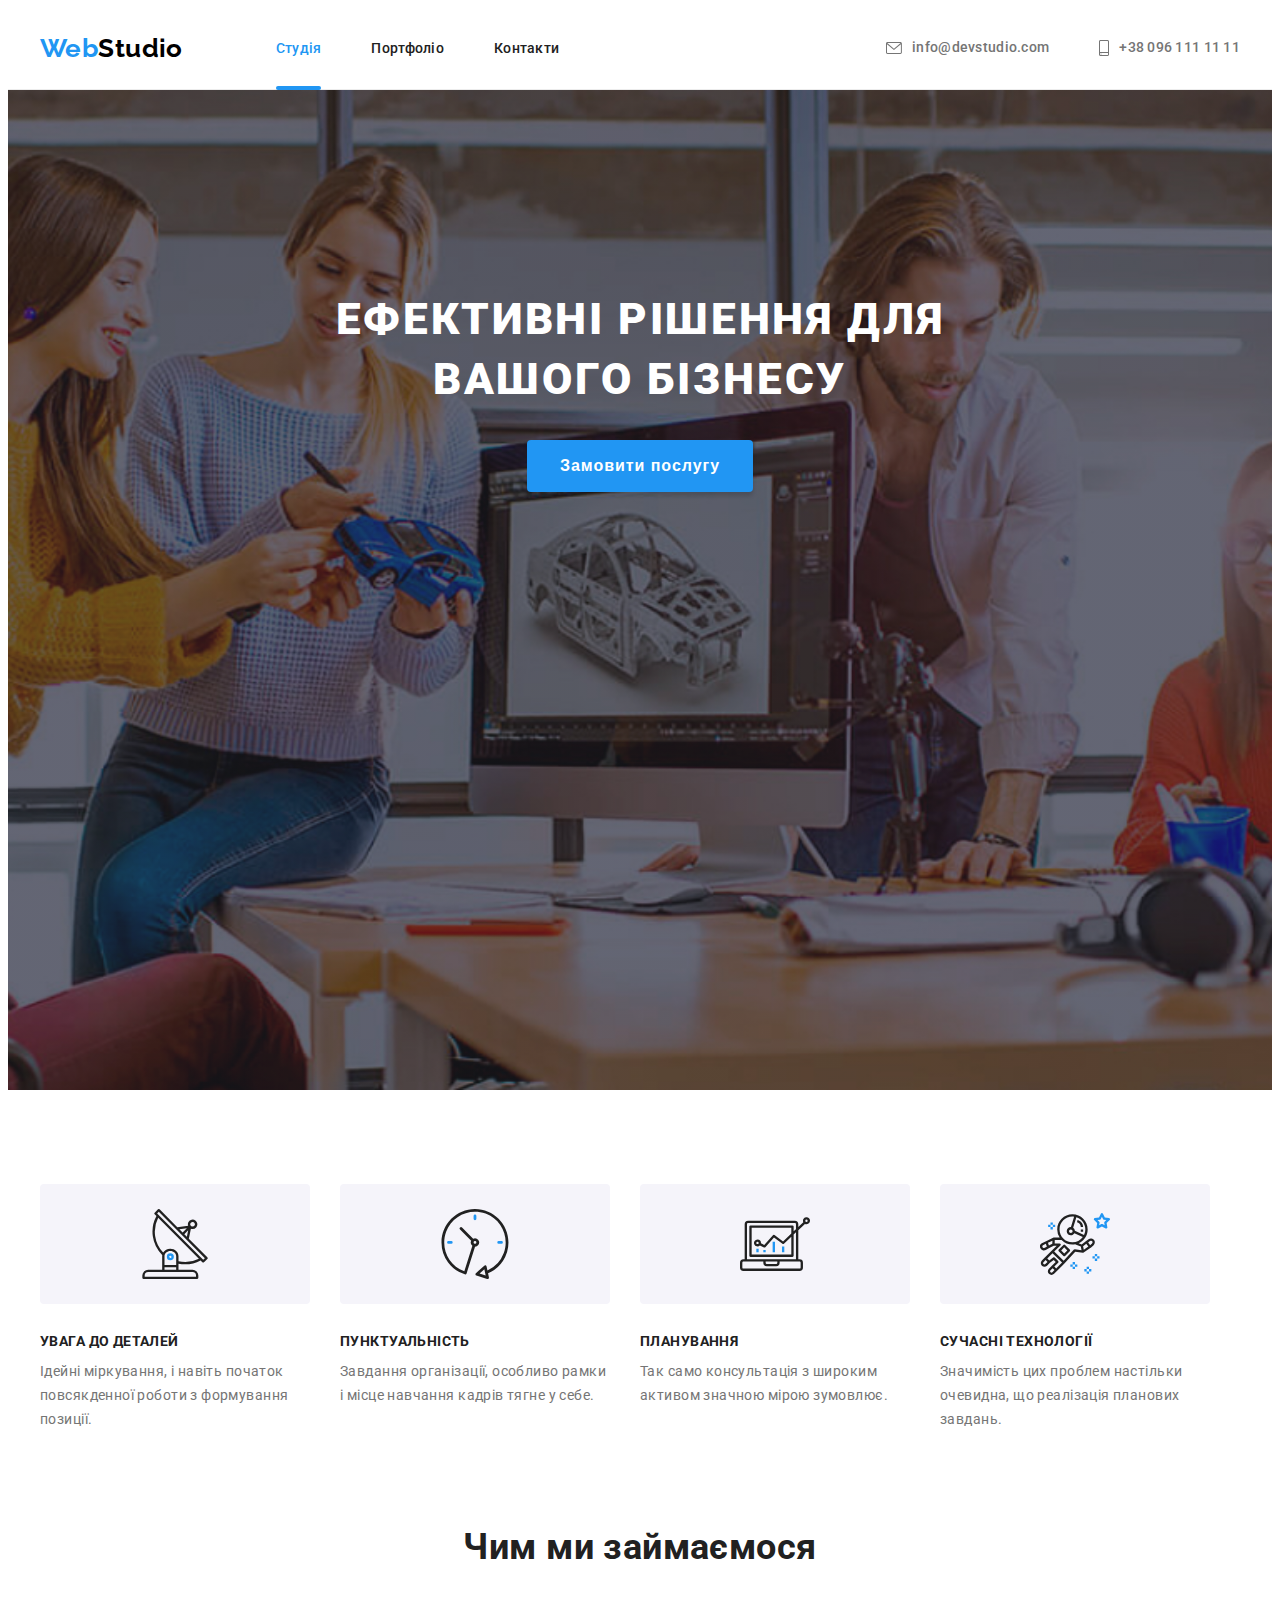
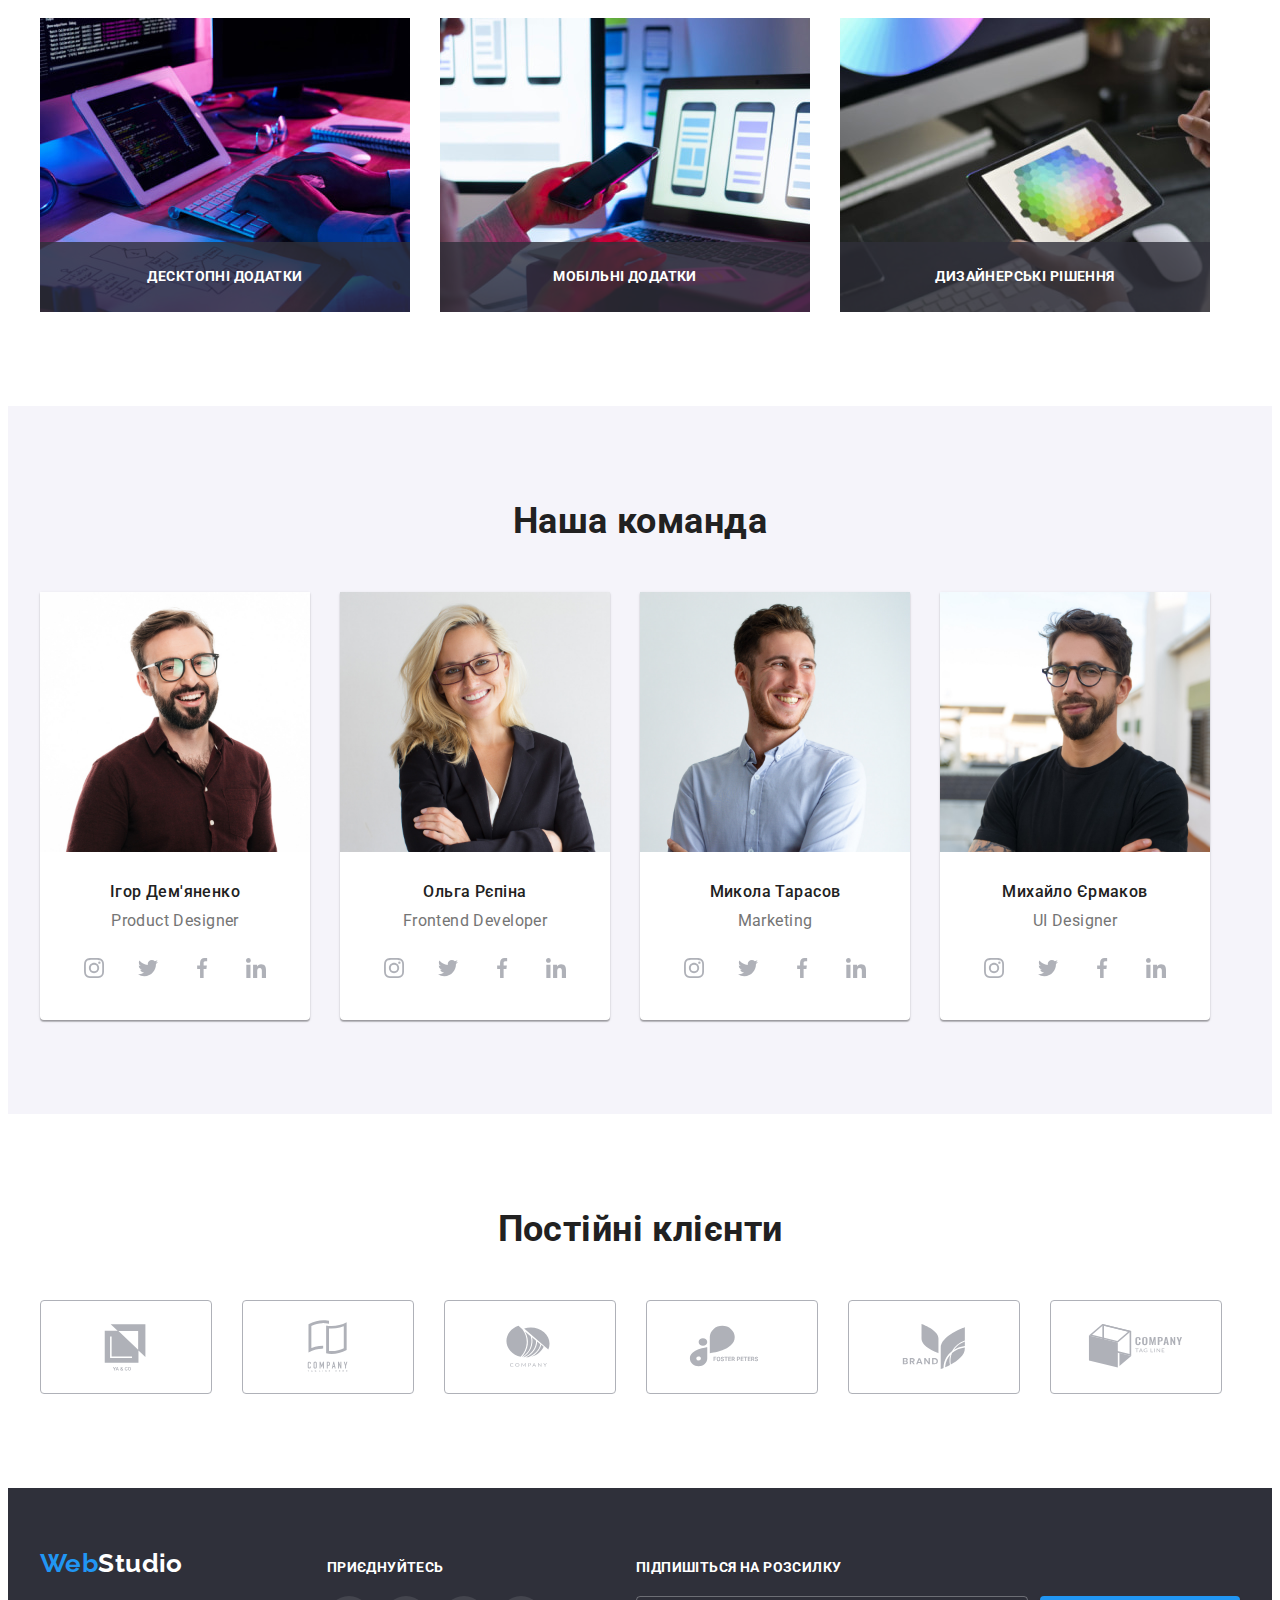
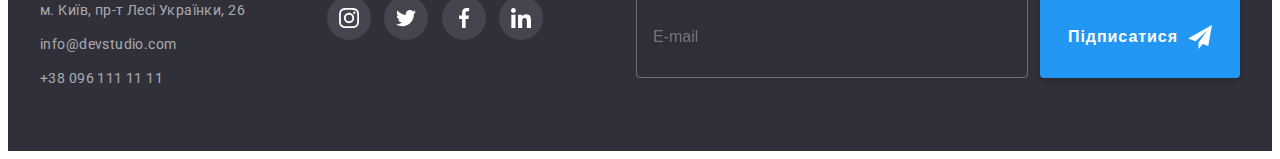
==== index.html @ 011d9bf8 "Initial commit" ====
<!DOCTYPE html>
<html lang="uk">
	<head>
		<meta charset="UTF-8" />
		<meta http-equiv="X-UA-Compatible" content="IE=edge" />
		<meta name="viewport" content="width=device-width, initial-scale=1.0" />
		<title>Студия</title>

		<link rel="preconnect" href="https://fonts.googleapis.com" />
		<link rel="preconnect" href="https://fonts.gstatic.com" crossorigin />
		<link
			href="https://fonts.googleapis.com/css2?family=Raleway:wght@700&family=Roboto:wght@400;500;700;900&display=swap"
			rel="stylesheet"
		/>

		<link
			rel="stylesheet"
			href="https://cdnjs.cloudflare.com/ajax/libs/modern-normalize/1.1.0/modern-normalize.min.css"
			integrity="sha512-wpPYUAdjBVSE4KJnH1VR1HeZfpl1ub8YT/NKx4PuQ5NmX2tKuGu6U/JRp5y+Y8XG2tV+wKQpNHVUX03MfMFn9Q=="
			crossorigin="anonymous"
			referrerpolicy="no-referrer"
		/>

		<link rel="stylesheet" href="./css/main.min.css" />
	</head>
	<body>
		<!-- header -->
		<header class="header">
			<div class="container header__container">
				<!-- nav -->
				<nav class="nav">
					<a class="logo nav__logo" href="./index.html" lang="en">
						Web<span class="logo__studio">Studio</span>
					</a>
					<ul class="nav__list">
						<li class="nav__item">
							<a class="nav__link nav__link--indicator" href="./index.html">Студія</a>
						</li>
						<li class="nav__item">
							<a class="nav__link" href="./portfolio.html">Портфоліо</a>
						</li>
						<li class="nav__item">
							<a class="nav__link" href="">Контакти</a>
						</li>
					</ul>
				</nav>
				<!-- contacts -->
				<ul class="contacts">
					<li class="contacts__item">
						<a class="contacts__link" href="mailto:info@devstudio.com">
							<svg class="contacts__icon" width="16" height="12">
								<use href="./images/symbol-defs.svg#icon-header-mail"></use>
							</svg>
							info@devstudio.com
						</a>
					</li>
					<li class="contacts__item">
						<a class="contacts__link" href="tel:+380961111111">
							<svg class="contacts__icon" width="10" height="16">
								<use href="./images/symbol-defs.svg#icon-header-phone"></use>
							</svg>
							+38 096 111 11 11
						</a>
					</li>
				</ul>
			</div>
		</header>

		<!-- main -->
		<main class="main">
			<!-- hero -->
			<section class="hero">
				<div class="container">
					<h1 class="hero__title">
						Ефективні рішення для
						<br />
						вашого бізнесу
					</h1>
					<button class="hero__btn" type="button" data-modal-open>Замовити послугу</button>
				</div>
			</section>

			<!-- benefits -->
			<section class="section">
				<div class="container">
					<h2 class="section__title section__title--visually-hidden">Наші переваги</h2>
					<ul class="benefits">
						<li class="benefits__item">
							<div class="benefits__icon">
								<svg width="70px" height="70px">
									<use href="./images/symbol-defs.svg#icon-benefits-1"></use>
								</svg>
							</div>
							<h3 class="benefits__subtitle">УВАГА ДО ДЕТАЛЕЙ</h3>
							<p class="benefits__text">Ідейні міркування, і навіть початок повсякденної роботи з формування позиції.</p>
						</li>
						<li class="benefits__item">
							<div class="benefits__icon">
								<svg width="70px" height="70px">
									<use href="./images/symbol-defs.svg#icon-benefits-2"></use>
								</svg>
							</div>
							<h3 class="benefits__subtitle">ПУНКТУАЛЬНІСТЬ</h3>
							<p class="benefits__text">Завдання організації, особливо рамки і місце навчання кадрів тягне у себе.</p>
						</li>
						<li class="benefits__item">
							<div class="benefits__icon">
								<svg width="70px" height="70px">
									<use href="./images/symbol-defs.svg#icon-benefits-3"></use>
								</svg>
							</div>
							<h3 class="benefits__subtitle">ПЛАНУВАННЯ</h3>
							<p class="benefits__text">Так само консультація з широким активом значною мірою зумовлює.</p>
						</li>
						<li class="benefits__item">
							<div class="benefits__icon">
								<svg width="70px" height="70px">
									<use href="./images/symbol-defs.svg#icon-benefits-4"></use>
								</svg>
							</div>
							<h3 class="benefits__subtitle">СУЧАСНІ ТЕХНОЛОГІЇ</h3>
							<p class="benefits__text">Значимість цих проблем настільки очевидна, що реалізація планових завдань.</p>
						</li>
					</ul>
				</div>
			</section>

			<!-- services -->
			<section class="section section--no-padding-top">
				<div class="container">
					<h2 class="section__title">Чим ми займаємося</h2>
					<ul class="servise">
						<li class="servise__item">
							<img
								src="./images/studia/services/box1.jpg"
								alt="процес написания кода"
								width="370"
								height="294"
							/>
							<p class="servise__text">Десктопні додатки</p>
						</li>
						<li class="servise__item">
							<img
								src="./images/studia/services/box2.jpg"
								alt="процес написания приложения"
								width="370"
								height="294"
							/>
							<p class="servise__text">Мобільні додатки</p>
						</li>
						<li class="servise__item">
							<img
								src="./images/studia/services/box3.jpg"
								alt="процес выбора цвета в галерее"
								width="370"
								height="294"
							/>
							<p class="servise__text">Дизайнерські рішення</p>
						</li>
					</ul>
				</div>
			</section>

			<!-- team -->
			<section class="section section--alternative-bg">
				<div class="container">
					<h2 class="section__title">Наша команда</h2>
					<ul class="team">
						<li class="team__item">
							<img
								class="team__img"
								src="./images/studia/team/1.jpg"
								alt="фото члена команды"
								width="270"
								height="260"
							/>
							<div class="team__description">
								<h3 class="team__title">Ігор Дем'яненко</h3>
								<p class="team__text" lang="en">Product Designer</p>
								<ul class="socials-list">
									<li class="socials-list__item">
										<a class="socials-list__link" href="" aria-label="instagram">
											<svg class="socials-list__icon" width="20px" height="20px">
												<use href="./images/symbol-defs.svg#icon-instagram"></use>
											</svg>
										</a>
									</li>
									<li class="socials-list__item">
										<a class="socials-list__link" href="" aria-label="twitter">
											<svg class="socials-list__icon" width="20px" height="20px">
												<use href="./images/symbol-defs.svg#icon-twitter"></use>
											</svg>
										</a>
									</li>
									<li class="socials-list__item">
										<a class="socials-list__link" href="" aria-label="facebook">
											<svg class="socials-list__icon" width="20px" height="20px">
												<use href="./images/symbol-defs.svg#icon-facebook"></use>
											</svg>
										</a>
									</li>
									<li class="socials-list__item">
										<a class="socials-list__link" href="" aria-label="linkedin">
											<svg class="socials-list__icon" width="20px" height="20px">
												<use href="./images/symbol-defs.svg#icon-linkedin"></use>
											</svg>
										</a>
									</li>
								</ul>
							</div>
						</li>
						<li class="team__item">
							<img
								class="team__img"
								src="./images/studia/team/2.jpg"
								alt="фото члена команды"
								width="270"
								height="260"
							/>
							<div class="team__description">
								<h3 class="team__title">Ольга Рєпіна</h3>
								<p class="team__text" lang="en">Frontend Developer</p>
								<ul class="socials-list">
									<li class="socials-list__item">
										<a class="socials-list__link" href="" aria-label="instagram">
											<svg class="socials-list__icon" width="20px" height="20px">
												<use href="./images/symbol-defs.svg#icon-instagram"></use>
											</svg>
										</a>
									</li>
									<li class="socials-list__item">
										<a class="socials-list__link" href="" aria-label="twitter">
											<svg class="socials-list__icon" width="20px" height="20px">
												<use href="./images/symbol-defs.svg#icon-twitter"></use>
											</svg>
										</a>
									</li>
									<li class="socials-list__item">
										<a class="socials-list__link" href="" aria-label="facebook">
											<svg class="socials-list__icon" width="20px" height="20px">
												<use href="./images/symbol-defs.svg#icon-facebook"></use>
											</svg>
										</a>
									</li>
									<li class="socials-list__item">
										<a class="socials-list__link" href="" aria-label="linkedin">
											<svg class="socials-list__icon" width="20px" height="20px">
												<use href="./images/symbol-defs.svg#icon-linkedin"></use>
											</svg>
										</a>
									</li>
								</ul>
							</div>
						</li>
						<li class="team__item">
							<img
								class="team__img"
								src="./images/studia/team/3.jpg"
								alt="фото члена команды"
								width="270"
								height="260"
							/>
							<div class="team__description">
								<h3 class="team__title">Микола Тарасов</h3>
								<p class="team__text" lang="en">Marketing</p>
								<ul class="socials-list">
									<li class="socials-list__item">
										<a class="socials-list__link" href="" aria-label="instagram">
											<svg class="socials-list__icon" width="20px" height="20px">
												<use href="./images/symbol-defs.svg#icon-instagram"></use>
											</svg>
										</a>
									</li>
									<li class="socials-list__item">
										<a class="socials-list__link" href="" aria-label="twitter">
											<svg class="socials-list__icon" width="20px" height="20px">
												<use href="./images/symbol-defs.svg#icon-twitter"></use>
											</svg>
										</a>
									</li>
									<li class="socials-list__item">
										<a class="socials-list__link" href="" aria-label="facebook">
											<svg class="socials-list__icon" width="20px" height="20px">
												<use href="./images/symbol-defs.svg#icon-facebook"></use>
											</svg>
										</a>
									</li>
									<li class="socials-list__item">
										<a class="socials-list__link" href="" aria-label="linkedin">
											<svg class="socials-list__icon" width="20px" height="20px">
												<use href="./images/symbol-defs.svg#icon-linkedin"></use>
											</svg>
										</a>
									</li>
								</ul>
							</div>
						</li>
						<li class="team__item">
							<img
								class="team__img"
								src="./images/studia/team/4.jpg"
								alt="фото члена команды"
								width="270"
								height="260"
							/>
							<div class="team__description">
								<h3 class="team__title">Михайло Єрмаков</h3>
								<p class="team__text" lang="en">UI Designer</p>
								<ul class="socials-list">
									<li class="socials-list__item">
										<a class="socials-list__link" href="" aria-label="instagram">
											<svg class="socials-list__icon" width="20px" height="20px">
												<use href="./images/symbol-defs.svg#icon-instagram"></use>
											</svg>
										</a>
									</li>
									<li class="socials-list__item">
										<a class="socials-list__link" href="" aria-label="twitter">
											<svg class="socials-list__icon" width="20px" height="20px">
												<use href="./images/symbol-defs.svg#icon-twitter"></use>
											</svg>
										</a>
									</li>
									<li class="socials-list__item">
										<a class="socials-list__link" href="" aria-label="facebook">
											<svg class="socials-list__icon" width="20px" height="20px">
												<use href="./images/symbol-defs.svg#icon-facebook"></use>
											</svg>
										</a>
									</li>
									<li class="socials-list__item">
										<a class="socials-list__link" href="" aria-label="linkedin">
											<svg class="socials-list__icon" width="20px" height="20px">
												<use href="./images/symbol-defs.svg#icon-linkedin"></use>
											</svg>
										</a>
									</li>
								</ul>
							</div>
						</li>
					</ul>
				</div>
			</section>

			<!-- clients -->
			<section class="section">
				<div class="container">
					<h2 class="section__title">Постійні клієнти</h2>
					<ul class="clients">
						<li class="clients__item">
							<a class="clients__link" href="" aria-label="посилання на компанію клієнта">
								<svg class="clients__icon" width="106px" height="60px">
									<use href="./images/symbol-defs.svg#icon-client-1"></use>
								</svg>
							</a>
						</li>
						<li class="clients__item">
							<a class="clients__link" href="" aria-label="посилання на компанію клієнта">
								<svg class="clients__icon" width="106px" height="60px">
									<use href="./images/symbol-defs.svg#icon-client-2"></use>
								</svg>
							</a>
						</li>
						<li class="clients__item">
							<a class="clients__link" href="" aria-label="посилання на компанію клієнта">
								<svg class="clients__icon" width="106px" height="60px">
									<use href="./images/symbol-defs.svg#icon-client-3"></use>
								</svg>
							</a>
						</li>
						<li class="clients__item">
							<a class="clients__link" href="" aria-label="посилання на компанію клієнта">
								<svg class="clients__icon" width="106px" height="60px">
									<use href="./images/symbol-defs.svg#icon-client-4"></use>
								</svg>
							</a>
						</li>
						<li class="clients__item">
							<a class="clients__link" href="" aria-label="посилання на компанію клієнта">
								<svg class="clients__icon" width="106px" height="60px">
									<use href="./images/symbol-defs.svg#icon-client-5"></use>
								</svg>
							</a>
						</li>
						<li class="clients__item">
							<a class="clients__link" href="" aria-label="посилання на компанію клієнта">
								<svg class="clients__icon" width="106px" height="60px">
									<use href="./images/symbol-defs.svg#icon-client-6"></use>
								</svg>
							</a>
						</li>
					</ul>
				</div>
			</section>
		</main>

		<!-- footer -->
		<footer class="footer">
			<div class="container">
				<div class="group-contacts">
					<a class="logo footer__logo" href="./index.html" lang="en">
						Web<span class="logo__studio logo__studio--white">Studio</span>
					</a>
					<address>
						<ul class="group-contacts__list">
							<li class="group-contacts__item">
								<a
									class="group-contacts__link"
									href="https://goo.gl/maps/XF2G1TPaHaqDnfge8"
									target="_blank"
									rel="noreferrer noopener"
								>
									м. Київ, пр-т Лесі Українки, 26
								</a>
							</li>
							<li class="group-contacts__item">
								<a class="group-contacts__link" href="mailto:info@devstudio.com">info@devstudio.com</a>
							</li>
							<li class="group-contacts__item">
								<a class="group-contacts__link" href="tel:+380961111111">+38 096 111 11 11</a>
							</li>
						</ul>
					</address>
				</div>
				<div class="group-socials">
					<strong class="group-socials__call">приєднуйтесь</strong>
					<ul class="group-socials__list">
						<li class="group-socials__item">
							<a class="group-socials__link" href="" aria-label="instagram">
								<svg class="group-socials__icon" width="20px" height="20px">
									<use href="./images/symbol-defs.svg#icon-instagram"></use>
								</svg>
							</a>
						</li>
						<li class="group-socials__item">
							<a class="group-socials__link" href="" aria-label="twitter">
								<svg class="group-socials__icon" width="20px" height="20px">
									<use href="./images/symbol-defs.svg#icon-twitter"></use>
								</svg>
							</a>
						</li>
						<li class="group-socials__item">
							<a class="group-socials__link" href="" aria-label="facebook">
								<svg class="group-socials__icon" width="20px" height="20px">
									<use href="./images/symbol-defs.svg#icon-facebook"></use>
								</svg>
							</a>
						</li>
						<li class="group-socials__item">
							<a class="group-socials__link" href="" aria-label="linkedin">
								<svg class="group-socials__icon" width="20px" height="20px">
									<use href="./images/symbol-defs.svg#icon-linkedin"></use>
								</svg>
							</a>
						</li>
					</ul>
				</div>
				<div class="group-subscription">
					<strong class="group-subscription__call">Підпишіться на розсилку</strong>
					<form class="group-subscription__form">
						<input class="group-subscription__input" type="email" placeholder="E-mail" />
						<button class="group-subscription__btn" type="submit">
							Підписатися
							<svg class="group-subscription__icon" width="24px" height="24px">
								<use href="./images/symbol-defs.svg#icon-footer-plane"></use>
							</svg>
						</button>
					</form>
				</div>
			</div>
		</footer>

		<!-- modal window -->
		<div class="backdrop is-hidden" data-modal>
			<div class="modal">
				<button class="btn-close" type="button" data-modal-close>
					<svg class="btn-close__icon" width="18px" height="18px">
						<use href="./images/symbol-defs.svg#icon-modal-close"></use>
					</svg>
				</button>

				<strong class="modal__call">Залиште свої дані, ми вам передзвонимо</strong>

				<form class="modal__form">
					<label class="date">
						<svg class="date__icon" width="18px" height="18px">
							<use href="./images/symbol-defs.svg#icon-modal-name"></use>
						</svg>
						<span class="date__name">Ім'я</span>
						<input class="date__input" type="text" name="name" />
					</label>
					<label class="date">
						<svg class="date__icon" width="18px" height="18px">
							<use href="./images/symbol-defs.svg#icon-modal-phone"></use>
						</svg>
						<span class="date__name">Телефон</span>
						<input class="date__input" type="tel" name="phone"/>
					</label>
					<label class="date">
						<svg class="date__icon" width="18px" height="18px">
							<use href="./images/symbol-defs.svg#icon-modal-mail"></use>
						</svg>
						<span class="date__name">Пошта</span>
						<input class="date__input" type="email" name="mail"/>
					</label>
					<label class="comment">
						<span class="comment__name">Коментар</span>
						<textarea 
							class="comment__input" 
							rows="10" 
							cols="30" 
							placeholder="Введіть текст"
							name="comment"
							></textarea>
					</label>
					<label class="agreement">
						<input class="agreement__input agreement__input--visually-hidden" type="checkbox" name="conditions">
						<span class="agreement__icon">
							<svg class="agreement__active" width="16px" height="15px">
								<use href="./images/symbol-defs.svg#icon-modal-terms-activated"></use>
							</svg>
						</span>
						<span class="agreement__text">Погоджуюся з розсилкою та приймаю <a class="agreement__link" href="">Умови договору</a></span>
					</label>
					<button class="modal__button" type="submit">Відправити</button>
				</form>
			</div>
		</div>

		<script src="./js/modal.js"></script>
	</body>
</html>
---- css/main.min.css ----
body{font-family:"Roboto",sans-serif;font-size:14px;letter-spacing:.03em;color:#757575}h1,h2,h3,h4,h5,h6,p{margin:0}ul,ol{margin:0;padding-left:0%;list-style:none}a{text-decoration:none;color:inherit}img{display:block;max-width:100%;height:auto}button{cursor:pointer;border:0}.container{width:1200px;margin:0 auto;padding-left:15px;padding-right:15px}.section{padding-top:94px;padding-bottom:94px}.section__title{margin-bottom:50px;text-align:center;font-weight:700;font-size:36px;line-height:1.17;color:#212121}.section--no-padding-top{padding-top:0}.section--alternative-bg{background-color:#f5f4fa}.agreement__input--visually-hidden,.section__title--visually-hidden{position:absolute;width:1px;height:1px;margin:-1px;border:0;padding:0;white-space:nowrap;-webkit-clip-path:inset(100%);clip-path:inset(100%);clip:rect(0 0 0 0);overflow:hidden}.header{border-bottom:1px solid #ececec}.header__container{display:-webkit-box;display:-ms-flexbox;display:flex;-webkit-box-align:center;-ms-flex-align:center;align-items:center}.nav{display:-webkit-box;display:-ms-flexbox;display:flex;-webkit-box-align:center;-ms-flex-align:center;align-items:center}.nav__list{display:-webkit-box;display:-ms-flexbox;display:flex;margin-left:93px}.logo{display:inline-block;font-family:"Raleway",sans-serif;font-weight:700;font-size:26px;line-height:1.19;color:#2196f3}.logo__studio{color:#000}.nav__logo{padding-top:24px;padding-bottom:24px}.nav__item{position:relative;padding-top:32px;padding-bottom:32px}.nav__item:not(:first-child){margin-left:50px}.nav__link{padding-top:32px;padding-bottom:32px;font-weight:500;line-height:1.14;letter-spacing:.02em;color:#212121;-webkit-transition:color 250ms cubic-bezier(0.4, 0, 0.2, 1);transition:color 250ms cubic-bezier(0.4, 0, 0.2, 1)}.nav__link:hover,.nav__link:focus{color:#2196f3}.nav__link--indicator{color:#2196f3}.nav__link--indicator::after{position:absolute;bottom:-1px;left:0;content:"";display:block;width:100%;height:4px;border-radius:2px;background-color:#2196f3}.contacts{display:-webkit-box;display:-ms-flexbox;display:flex;margin-left:auto}.contacts__item:not(:first-child){margin-left:50px}.contacts__link{display:-webkit-inline-box;display:-ms-inline-flexbox;display:inline-flex;-webkit-box-align:center;-ms-flex-align:center;align-items:center;padding-top:32px;padding-bottom:32px;font-weight:500;line-height:1.14;letter-spacing:.02em;color:#757575;-webkit-transition:color 250ms cubic-bezier(0.4, 0, 0.2, 1);transition:color 250ms cubic-bezier(0.4, 0, 0.2, 1)}.contacts__link:hover,.contacts__link:focus{color:#2196f3}.contacts__icon{margin-right:10px;fill:currentColor;background-size:contain}.hero{padding-top:200px;padding-bottom:200px;background-image:-webkit-gradient(linear, left top, right top, from(rgba(47, 48, 58, 0.4)), to(rgba(47, 48, 58, 0.4))),url(../images/studia/img-hero.jpeg);background-image:linear-gradient(to right, rgba(47, 48, 58, 0.4), rgba(47, 48, 58, 0.4)),url(../images/studia/img-hero.jpeg);background-color:#2f303a;background-repeat:no-repeat;background-size:cover;max-width:1600px;min-height:600px;background-position:center;margin-left:auto;margin-right:auto;text-align:center}.hero__title{margin-bottom:30px;font-weight:900;font-size:44px;line-height:1.36;letter-spacing:.06em;text-transform:uppercase;color:#fff}.hero__btn{padding:10px 32px;font-weight:700;font-size:16px;line-height:1.88;-webkit-box-align:center;-ms-flex-align:center;align-items:center;text-align:center;letter-spacing:.06em;color:#fff;background-color:#2196f3;border:1px solid rgba(0,0,0,0);border-radius:4px;-webkit-box-shadow:0px 4px 4px rgba(0,0,0,.15);box-shadow:0px 4px 4px rgba(0,0,0,.15);-webkit-transition:background-color 250ms cubic-bezier(0.4, 0, 0.2, 1),border 250ms cubic-bezier(0.4, 0, 0.2, 1);transition:background-color 250ms cubic-bezier(0.4, 0, 0.2, 1),border 250ms cubic-bezier(0.4, 0, 0.2, 1)}.hero__btn:hover,.hero__btn:focus{background-color:#188ce8;border:1px solid #000}.benefits{display:-webkit-box;display:-ms-flexbox;display:flex}.benefits__item{width:270px}.benefits__item:not(:first-child){margin-left:30px}.benefits__icon{display:-webkit-box;display:-ms-flexbox;display:flex;width:270px;height:120px;border-radius:4px;margin-bottom:30px;-webkit-box-align:center;-ms-flex-align:center;align-items:center;-webkit-box-pack:center;-ms-flex-pack:center;justify-content:center;background-color:#f5f4fa}.benefits__subtitle{margin-bottom:10px;font-weight:700;font-size:14px;line-height:1.14;text-transform:uppercase;color:#212121}.benefits__text{line-height:1.71}.servise{display:-webkit-box;display:-ms-flexbox;display:flex}.servise__item{position:relative}.servise__item:not(:first-child){margin-left:30px}.servise__text{position:absolute;bottom:0;left:0;display:-webkit-box;display:-ms-flexbox;display:flex;-webkit-box-align:center;-ms-flex-align:center;align-items:center;-webkit-box-pack:center;-ms-flex-pack:center;justify-content:center;width:100%;height:70px;font-weight:700;line-height:1.14;text-transform:uppercase;color:#fff;background-color:rgba(47,48,58,.8)}.team{display:-webkit-box;display:-ms-flexbox;display:flex}.team__item{width:270px;background-color:#fff;-webkit-box-shadow:0px 1px 3px rgba(0,0,0,.12),0px 1px 1px rgba(0,0,0,.14),0px 2px 1px rgba(0,0,0,.2);box-shadow:0px 1px 3px rgba(0,0,0,.12),0px 1px 1px rgba(0,0,0,.14),0px 2px 1px rgba(0,0,0,.2);border-radius:0px 0px 4px 4px;text-align:center}.team__item:not(:first-child){margin-left:30px}.team__description{padding-top:30px;padding-bottom:30px}.team__title{margin-bottom:10px;font-weight:500;font-size:16px;line-height:1.19;color:#212121}.team__text{font-size:16px;line-height:1.19}.socials-list{margin-top:16px;display:-webkit-box;display:-ms-flexbox;display:flex;-webkit-box-align:center;-ms-flex-align:center;align-items:center;-webkit-box-pack:center;-ms-flex-pack:center;justify-content:center}.socials-list:not(:last-child){margin-right:10px}.socials-list__item:not(:last-child){margin-right:10px}.socials-list__link{display:-webkit-box;display:-ms-flexbox;display:flex;width:44px;height:44px;-webkit-box-align:center;-ms-flex-align:center;align-items:center;-webkit-box-pack:center;-ms-flex-pack:center;justify-content:center;border-radius:50%;-webkit-transition:background-color 250ms cubic-bezier(0.4, 0, 0.2, 1);transition:background-color 250ms cubic-bezier(0.4, 0, 0.2, 1)}.socials-list__link:hover,.socials-list__link:focus{background-color:#2196f3}.socials-list__icon{fill:#afb1b8;-webkit-transition:fill 250ms cubic-bezier(0.4, 0, 0.2, 1);transition:fill 250ms cubic-bezier(0.4, 0, 0.2, 1)}.socials-list__link:hover .socials-list__icon,.socials-list__link:focus .socials-list__icon{fill:#fff}.clients{display:-webkit-inline-box;display:-ms-inline-flexbox;display:inline-flex}.clients__item:not(:last-child){margin-right:30px}.clients__link{display:-webkit-box;display:-ms-flexbox;display:flex;width:170px;min-height:92px;-webkit-box-pack:center;-ms-flex-pack:center;justify-content:center;-webkit-box-align:center;-ms-flex-align:center;align-items:center;border:1px solid #afb1b8;border-radius:4px;-webkit-transition:border 250ms cubic-bezier(0.4, 0, 0.2, 1);transition:border 250ms cubic-bezier(0.4, 0, 0.2, 1)}.clients__link:hover,.clients__link:focus{border:1px solid #2196f3}.clients__icon{fill:#afb1b8;-webkit-transition:fill 250ms cubic-bezier(0.4, 0, 0.2, 1);transition:fill 250ms cubic-bezier(0.4, 0, 0.2, 1)}.clients__link:hover .clients__icon,.clients__link:focus .clients__icon{fill:#2196f3}.footer{padding-top:60px;padding-bottom:60px;background-color:#2f303a}.footer>.container{display:-webkit-box;display:-ms-flexbox;display:flex;-webkit-box-align:baseline;-ms-flex-align:baseline;align-items:baseline}.footer__logo{margin-bottom:20px}.group-contacts{-webkit-box-flex:1;-ms-flex-positive:1;flex-grow:1;margin-right:70px}.group-contacts__item:not(:last-child){margin-bottom:10px}.group-contacts__link{font-style:normal;line-height:1.71;color:rgba(255,255,255,.6);-webkit-transition:color 250ms cubic-bezier(0.4, 0, 0.2, 1);transition:color 250ms cubic-bezier(0.4, 0, 0.2, 1)}.group-contacts__link:hover,.group-contacts__link:focus{color:#fff}.logo__studio--white{color:#fff}.group-socials__call{display:block;margin-bottom:20px;line-height:1.14;text-transform:uppercase;color:#fff}.group-socials__item{display:-webkit-inline-box;display:-ms-inline-flexbox;display:inline-flex}.group-socials__item:not(:last-child){margin-right:10px}.group-socials__link{display:-webkit-inline-box;display:-ms-inline-flexbox;display:inline-flex;width:44px;height:44px;border-radius:50%;-webkit-box-pack:center;-ms-flex-pack:center;justify-content:center;-webkit-box-align:center;-ms-flex-align:center;align-items:center;background-color:rgba(255,255,255,.1);-webkit-transition:background-color 250ms cubic-bezier(0.4, 0, 0.2, 1);transition:background-color 250ms cubic-bezier(0.4, 0, 0.2, 1)}.group-socials__link:hover,.group-socials__link:focus{background-color:#2196f3}.group-socials__icon{fill:#fff}.group-subscription{margin-left:93px}.group-subscription__call{display:block;margin-bottom:20px;line-height:1.14;text-transform:uppercase;color:#fff}.group-subscription__form{display:-webkit-inline-box;display:-ms-inline-flexbox;display:inline-flex}.group-subscription__input{display:-webkit-box;display:-ms-flexbox;display:flex;width:358px;height:50px;margin-right:12px;padding:15px 16px;-webkit-box-align:center;-ms-flex-align:center;align-items:center;font-size:16px;line-height:1.25;color:rgba(255,255,255,.6);background-color:rgba(0,0,0,0);border:1px solid rgba(255,255,255,.3);-webkit-filter:drop-shadow(0px 4px 4px rgba(0, 0, 0, 0.15));filter:drop-shadow(0px 4px 4px rgba(0, 0, 0, 0.15));border-radius:4px}.group-subscription__btn{display:-webkit-box;display:-ms-flexbox;display:flex;-webkit-box-align:center;-ms-flex-align:center;align-items:center;text-align:center;padding:10px 28px;font-weight:700;font-size:16px;line-height:1.88;letter-spacing:.06em;color:#fff;background-color:#2196f3;-webkit-box-shadow:0px 4px 4px rgba(0,0,0,.15);box-shadow:0px 4px 4px rgba(0,0,0,.15);border-radius:4px}.group-subscription__icon{display:block;margin-left:10px;fill:#fff}.filter{display:-webkit-box;display:-ms-flexbox;display:flex;-webkit-box-pack:center;-ms-flex-pack:center;justify-content:center;margin-bottom:50px}.filter__btn{padding:6px 22px;font-weight:500;font-size:16px;line-height:1.62;color:#212121;background-color:#f5f4fa;border-radius:4px;-webkit-transition:color 250ms cubic-bezier(0.4, 0, 0.2, 1),background-color 250ms cubic-bezier(0.4, 0, 0.2, 1),-webkit-box-shadow 250ms cubic-bezier(0.4, 0, 0.2, 1);transition:color 250ms cubic-bezier(0.4, 0, 0.2, 1),background-color 250ms cubic-bezier(0.4, 0, 0.2, 1),-webkit-box-shadow 250ms cubic-bezier(0.4, 0, 0.2, 1);transition:color 250ms cubic-bezier(0.4, 0, 0.2, 1),background-color 250ms cubic-bezier(0.4, 0, 0.2, 1),box-shadow 250ms cubic-bezier(0.4, 0, 0.2, 1);transition:color 250ms cubic-bezier(0.4, 0, 0.2, 1),background-color 250ms cubic-bezier(0.4, 0, 0.2, 1),box-shadow 250ms cubic-bezier(0.4, 0, 0.2, 1),-webkit-box-shadow 250ms cubic-bezier(0.4, 0, 0.2, 1)}.filter__btn:hover,.filter__btn:focus{color:#fff;background-color:#2196f3;-webkit-box-shadow:0px 3px 1px rgba(0,0,0,.1),0px 1px 2px rgba(0,0,0,.08),0px 2px 2px rgba(0,0,0,.12);box-shadow:0px 3px 1px rgba(0,0,0,.1),0px 1px 2px rgba(0,0,0,.08),0px 2px 2px rgba(0,0,0,.12)}.filter__item:not(:first-child){margin-left:8px}.works{display:-webkit-box;display:-ms-flexbox;display:flex;-ms-flex-wrap:wrap;flex-wrap:wrap}.works__item{-ms-flex-preferred-size:calc((100% - 60px)/3);flex-basis:calc((100% - 60px)/3);margin-right:30px;margin-bottom:30px}.works__item:nth-child(3n){margin-right:0}.works__item:nth-last-child(-n+3){margin-bottom:0}.works__link{display:block;-webkit-transition:-webkit-box-shadow 250ms cubic-bezier(0.4, 0, 0.2, 1);transition:-webkit-box-shadow 250ms cubic-bezier(0.4, 0, 0.2, 1);transition:box-shadow 250ms cubic-bezier(0.4, 0, 0.2, 1);transition:box-shadow 250ms cubic-bezier(0.4, 0, 0.2, 1), -webkit-box-shadow 250ms cubic-bezier(0.4, 0, 0.2, 1)}.works__link:hover,.works__link:focus{-webkit-box-shadow:0px 1px 1px rgba(0,0,0,.12),0px 4px 4px rgba(0,0,0,.06),1px 4px 6px rgba(0,0,0,.16);box-shadow:0px 1px 1px rgba(0,0,0,.12),0px 4px 4px rgba(0,0,0,.06),1px 4px 6px rgba(0,0,0,.16)}.works__description{padding:20px 24px;border-right:1px solid #eee;border-bottom:1px solid #eee;border-left:1px solid #eee}.works__subtitle{margin-bottom:4px;font-weight:700;font-size:18px;line-height:2;letter-spacing:.06em;color:#212121}.works__text{font-size:16px;line-height:1.88}.popup-item{position:relative;overflow:hidden}.popup-item__text{position:absolute;top:100%;left:0;display:-webkit-box;display:-ms-flexbox;display:flex;-webkit-box-align:center;-ms-flex-align:center;align-items:center;width:370px;height:294px;padding-left:24px;padding-right:24px;font-size:18px;line-height:1.56;color:#fff;background-color:#188ce8;-webkit-transition:top 250ms cubic-bezier(0.4, 0, 0.2, 1);transition:top 250ms cubic-bezier(0.4, 0, 0.2, 1)}.works__link:hover .popup-item__text,.works__link:focus .popup-item__text{top:0}.backdrop{position:fixed;top:0;left:0;width:100%;height:100%;background-color:rgba(0,0,0,.2);opacity:1;-webkit-transition:opacity 250ms cubic-bezier(0.4, 0, 0.2, 1);transition:opacity 250ms cubic-bezier(0.4, 0, 0.2, 1)}.is-hidden{opacity:0;pointer-events:none}.modal{position:absolute;top:50%;left:50%;width:528px;min-height:581px;padding:40px;background-color:#fff;-webkit-box-shadow:0px 1px 3px rgba(0,0,0,.12),0px 1px 1px rgba(0,0,0,.14),0px 2px 1px rgba(0,0,0,.2);box-shadow:0px 1px 3px rgba(0,0,0,.12),0px 1px 1px rgba(0,0,0,.14),0px 2px 1px rgba(0,0,0,.2);border-radius:4px;-webkit-transform:translate(-50%, -50%) scale(1);transform:translate(-50%, -50%) scale(1);-webkit-transition:-webkit-transform 250ms cubic-bezier(0.4, 0, 0.2, 1);transition:-webkit-transform 250ms cubic-bezier(0.4, 0, 0.2, 1);transition:transform 250ms cubic-bezier(0.4, 0, 0.2, 1);transition:transform 250ms cubic-bezier(0.4, 0, 0.2, 1), -webkit-transform 250ms cubic-bezier(0.4, 0, 0.2, 1)}.modal__call{display:block;margin-bottom:12px;font-size:20px;line-height:1.15;text-align:center;color:#212121}.modal__form{display:-webkit-box;display:-ms-flexbox;display:flex;-webkit-box-orient:vertical;-webkit-box-direction:normal;-ms-flex-direction:column;flex-direction:column;-webkit-box-align:center;-ms-flex-align:center;align-items:center}.modal__button{padding:10px 52px;background-color:#2196f3;font-weight:700;font-size:16px;line-height:1.88;letter-spacing:.06em;color:#fff;-webkit-box-shadow:0px 4px 4px rgba(0,0,0,.15);box-shadow:0px 4px 4px rgba(0,0,0,.15);border-radius:4px}.modal__button:hover,.modal__button:focus{background-color:#188ce8}.backdrop.is-hidden .modal{-webkit-transform:translate(-50%, -50%) scale(1.5);transform:translate(-50%, -50%) scale(1.5)}.btn-close{position:absolute;top:8px;right:8px;display:-webkit-box;display:-ms-flexbox;display:flex;-webkit-box-pack:center;-ms-flex-pack:center;justify-content:center;-webkit-box-align:center;-ms-flex-align:center;align-items:center;width:30px;height:30px;border-radius:50%;background-color:rgba(0,0,0,0);border:1px solid rgba(0,0,0,.1)}.btn-close__icon{fill:#000;-webkit-transition:fill 250ms cubic-bezier(0.4, 0, 0.2, 1);transition:fill 250ms cubic-bezier(0.4, 0, 0.2, 1)}.btn-close:hover .btn-close__icon,.btn-close:focus .btn-close__icon{fill:#2196f3}.date{position:relative;margin-bottom:10px}.date__name{display:block;margin-bottom:4px;font-size:12px;line-height:1.67;letter-spacing:.01em}.date__icon{position:absolute;left:12px;bottom:11px;fill:#212121;-webkit-transition:fill 250ms cubic-bezier(0.4, 0, 0.2, 1);transition:fill 250ms cubic-bezier(0.4, 0, 0.2, 1)}.date:focus-within .date__icon{fill:#2196f3}.date__input{width:448px;height:40px;padding-left:42px;background-color:rgba(0,0,0,0);border:1px solid rgba(33,33,33,.2);border-radius:4px;-webkit-transition:border 250ms cubic-bezier(0.4, 0, 0.2, 1);transition:border 250ms cubic-bezier(0.4, 0, 0.2, 1)}.date:focus-within .date__input{fill:#2196f3}.comment{position:relative;margin-bottom:20px}.comment__name{display:block;margin-bottom:4px;font-size:12px;line-height:1.67;letter-spacing:.01em}.comment__input{display:block;width:448px;height:120px;resize:none;padding:12px 16px;background-color:rgba(0,0,0,0);border:1px solid rgba(33,33,33,.2);border-radius:4px;-webkit-transition:border 250ms cubic-bezier(0.4, 0, 0.2, 1);transition:border 250ms cubic-bezier(0.4, 0, 0.2, 1)}.comment:focus-within .comment__input{border:1px solid #2196f3}.agreement{position:relative;display:-webkit-box;display:-ms-flexbox;display:flex;-webkit-box-align:center;-ms-flex-align:center;align-items:center;margin-bottom:30px}.agreement__text{margin-left:8px}.agreement__link{color:#2196f3}.agreement__icon{position:relative;display:inline-block;width:16px;height:15px;border:2px solid #212121;border-radius:2px;-webkit-transition:background-color 2500ms cubic-bezier(0.4, 0, 0.2, 1);transition:background-color 2500ms cubic-bezier(0.4, 0, 0.2, 1);-webkit-transition:border 250ms cubic-bezier(0.4, 0, 0.2, 1);transition:border 250ms cubic-bezier(0.4, 0, 0.2, 1)}.agreement__input:focus+.agreement__icon{outline:2px solid rgba(77,171,47,.65)}.agreement__input:checked+.agreement__icon{background-color:#2196f3;border:2px solid #2196f3}.agreement__active{position:absolute;bottom:-2px;left:-2px;fill:rgba(0,0,0,0)}.agreement__input:checked+.agreement__icon .agreement__active{fill:#fff}/*# sourceMappingURL=main.min.css.map */
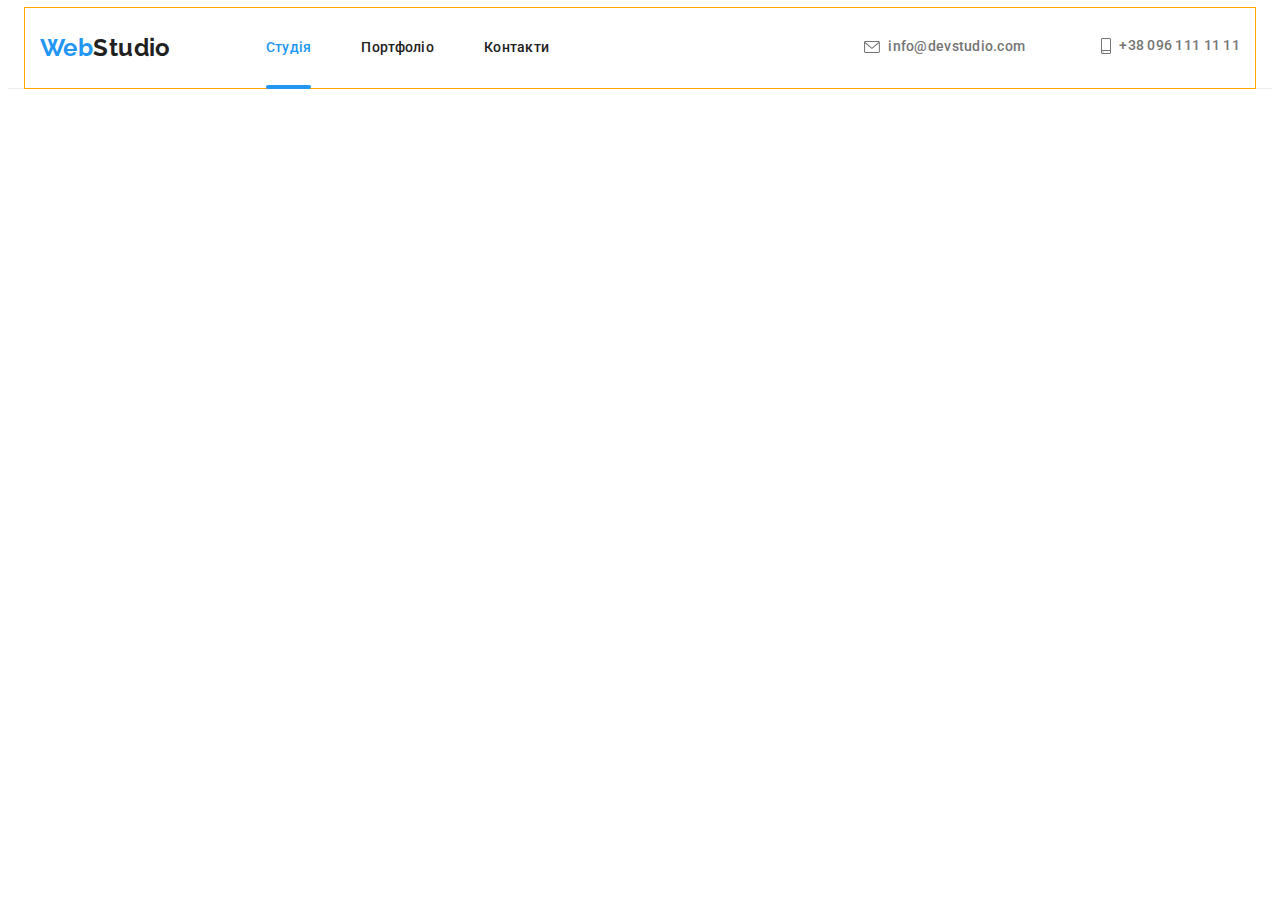
==== commit 217bf1c7: "🤯" ====
--- a/index.html
+++ b/index.html
@@ -26,51 +26,100 @@
 	<body>
 		<!-- header -->
 		<header class="header">
-			<div class="container header__container">
-				<!-- nav -->
-				<nav class="nav">
+			<div class="container">
+				<div class="header__container">
 					<a class="logo nav__logo" href="./index.html" lang="en">
 						Web<span class="logo__studio">Studio</span>
 					</a>
-					<ul class="nav__list">
-						<li class="nav__item">
-							<a class="nav__link nav__link--indicator" href="./index.html">Студія</a>
-						</li>
-						<li class="nav__item">
-							<a class="nav__link" href="./portfolio.html">Портфоліо</a>
-						</li>
-						<li class="nav__item">
-							<a class="nav__link" href="">Контакти</a>
-						</li>
-					</ul>
-				</nav>
-				<!-- contacts -->
-				<ul class="contacts">
-					<li class="contacts__item">
-						<a class="contacts__link" href="mailto:info@devstudio.com">
-							<svg class="contacts__icon" width="16" height="12">
-								<use href="./images/symbol-defs.svg#icon-header-mail"></use>
-							</svg>
-							info@devstudio.com
-						</a>
-					</li>
-					<li class="contacts__item">
-						<a class="contacts__link" href="tel:+380961111111">
-							<svg class="contacts__icon" width="10" height="16">
-								<use href="./images/symbol-defs.svg#icon-header-phone"></use>
-							</svg>
-							+38 096 111 11 11
-						</a>
-					</li>
-				</ul>
+					<button class="menu-btn" data-menu-open type="button" aria-label="кнопка відкриття меню">
+						<svg width="40px" height="40px">
+							<use class="menu-btn__open" href="./images/symbol-defs.svg#icon-menu-mobile"></use>
+						</svg>
+					</button>
+					<nav class="nav">
+							<ul class="nav__list">
+								<li class="nav__item">
+									<a class="nav__link nav__link--indicator" href="./index.html">Студія</a>
+								</li>
+								<li class="nav__item">
+									<a class="nav__link" href="./portfolio.html">Портфоліо</a>
+								</li>
+								<li class="nav__item">
+									<a class="nav__link" href="">Контакти</a>
+								</li>
+							</ul>
+						</nav>
+						<ul class="contacts">
+							<li class="contacts__item">
+								<a class="contacts__link" href="mailto:info@devstudio.com">
+									<svg class="contacts__icon" width="16" height="12">
+										<use href="./images/symbol-defs.svg#icon-header-mail"></use>
+									</svg>
+									info@devstudio.com
+								</a>
+							</li>
+							<li class="contacts__item">
+								<a class="contacts__link" href="tel:+380961111111">
+									<svg class="contacts__icon" width="10" height="16">
+										<use href="./images/symbol-defs.svg#icon-header-phone"></use>
+									</svg>
+									+38 096 111 11 11
+								</a>
+							</li>
+						</ul>
+				</div>
+				<div class="mobile-menu is-hidden" data-menu>
+					<button class="menu-btn-close" data-menu-close type="button">
+						<svg class="menu-btn-close__icon" width="40px" height="40px">
+							<use href="./images/symbol-defs.svg#icon-menu-mobile-close"></use>
+						</svg>
+					</button>
+					<nav class="mobile-nav">
+						<ul class="mobile-nav__list">
+							<li class="mobile-nav__item">
+								<a class="mobile-nav__link" href="./index.html">Студія</a>
+							</li>
+							<li class="mobile-nav__item">
+								<a class="mobile-nav__link" href="./portfolio.html">Портфоліо</a>
+							</li>
+							<li class="mobile-nav__item">
+								<a class="mobile-nav__link" href="">Контакти</a>
+							</li>
+						</ul>
+					</nav>
+					<div class="mobile-menu__bottom">
+						<ul class="mobile-contacts">
+							<li class="mobile-contacts__item">
+								<a class="mobile-contacts__link" href="tel:+380961111111">+38 096 111 11 11</a>
+							</li>
+							<li class="mobile-contacts__item">
+								<a class="mobile-contacts__link" href="mailto:info@devstudio.com">info@devstudio.com</a>
+							</li>
+						</ul>
+						<ul class="mobile-socials">
+							<li class="mobile-socials__item">
+								<a class="mobile-socials__link" href="">Instagram</a>
+							</li>
+							<li class="mobile-socials__item">
+								<a class="mobile-socials__link" href="">Twitter</a>
+							</li>
+							<li class="mobile-socials__item">
+								<a class="mobile-socials__link" href="">Facebook</a>
+							</li>
+							<li class="mobile-socials__item">
+								<a class="mobile-socials__link" href="">LinkedIn</a>
+							</li>
+						</ul>
+					</div>
+				</div>
 			</div>
 		</header>
 
 		<!-- main -->
 		<main class="main">
 			<!-- hero -->
-			<section class="hero">
-				<div class="container">
+			<!-- <section class="hero">
+				<div class="container hero__container">
 					<h1 class="hero__title">
 						Ефективні рішення для
 						<br />
@@ -78,13 +127,13 @@
 					</h1>
 					<button class="hero__btn" type="button" data-modal-open>Замовити послугу</button>
 				</div>
-			</section>
+			</section> -->
 
 			<!-- benefits -->
-			<section class="section">
+			<!-- <section class="section">
 				<div class="container">
 					<h2 class="section__title section__title--visually-hidden">Наші переваги</h2>
-					<ul class="benefits">
+					<ul class="benefits section__benefits">
 						<li class="benefits__item">
 							<div class="benefits__icon">
 								<svg width="70px" height="70px">
@@ -123,10 +172,10 @@
 						</li>
 					</ul>
 				</div>
-			</section>
+			</section> -->
 
 			<!-- services -->
-			<section class="section section--no-padding-top">
+			<!-- <section class="section section--no-padding-top">
 				<div class="container">
 					<h2 class="section__title">Чим ми займаємося</h2>
 					<ul class="servise">
@@ -159,10 +208,10 @@
 						</li>
 					</ul>
 				</div>
-			</section>
+			</section> -->
 
 			<!-- team -->
-			<section class="section section--alternative-bg">
+			<!-- <section class="section section--alternative-bg">
 				<div class="container">
 					<h2 class="section__title">Наша команда</h2>
 					<ul class="team">
@@ -340,10 +389,10 @@
 						</li>
 					</ul>
 				</div>
-			</section>
+			</section> -->
 
 			<!-- clients -->
-			<section class="section">
+			<!-- <section class="section">
 				<div class="container">
 					<h2 class="section__title">Постійні клієнти</h2>
 					<ul class="clients">
@@ -391,12 +440,12 @@
 						</li>
 					</ul>
 				</div>
-			</section>
+			</section> -->
 		</main>
 
 		<!-- footer -->
-		<footer class="footer">
-			<div class="container">
+		<!-- <footer class="footer section">
+			<div class="container footer__container">
 				<div class="group-contacts">
 					<a class="logo footer__logo" href="./index.html" lang="en">
 						Web<span class="logo__studio logo__studio--white">Studio</span>
@@ -424,31 +473,31 @@
 				</div>
 				<div class="group-socials">
 					<strong class="group-socials__call">приєднуйтесь</strong>
-					<ul class="group-socials__list">
-						<li class="group-socials__item">
-							<a class="group-socials__link" href="" aria-label="instagram">
-								<svg class="group-socials__icon" width="20px" height="20px">
+					<ul class="socials-list">
+						<li class="socials-list__item">
+							<a class="socials-list__link socials-list__link--dark-bg" href="" aria-label="instagram">
+								<svg class="socials-list__icon socials-list__icon--white-icon" width="20px" height="20px">
 									<use href="./images/symbol-defs.svg#icon-instagram"></use>
 								</svg>
 							</a>
 						</li>
-						<li class="group-socials__item">
-							<a class="group-socials__link" href="" aria-label="twitter">
-								<svg class="group-socials__icon" width="20px" height="20px">
+						<li class="socials-list__item">
+							<a class="socials-list__link socials-list__link--dark-bg" href="" aria-label="twitter">
+								<svg class="socials-list__icon socials-list__icon--white-icon" width="20px" height="20px">
 									<use href="./images/symbol-defs.svg#icon-twitter"></use>
 								</svg>
 							</a>
 						</li>
-						<li class="group-socials__item">
-							<a class="group-socials__link" href="" aria-label="facebook">
-								<svg class="group-socials__icon" width="20px" height="20px">
+						<li class="socials-list__item">
+							<a class="socials-list__link socials-list__link--dark-bg" href="" aria-label="facebook">
+								<svg class="socials-list__icon socials-list__icon--white-icon" width="20px" height="20px">
 									<use href="./images/symbol-defs.svg#icon-facebook"></use>
 								</svg>
 							</a>
 						</li>
-						<li class="group-socials__item">
-							<a class="group-socials__link" href="" aria-label="linkedin">
-								<svg class="group-socials__icon" width="20px" height="20px">
+						<li class="socials-list__item">
+							<a class="socials-list__link socials-list__link--dark-bg" href="" aria-label="linkedin">
+								<svg class="socials-list__icon socials-list__icon--white-icon" width="20px" height="20px">
 									<use href="./images/symbol-defs.svg#icon-linkedin"></use>
 								</svg>
 							</a>
@@ -468,10 +517,10 @@
 					</form>
 				</div>
 			</div>
-		</footer>
+		</footer> -->
 
 		<!-- modal window -->
-		<div class="backdrop is-hidden" data-modal>
+		<!-- <div class="backdrop is-hidden" data-modal>
 			<div class="modal">
 				<button class="btn-close" type="button" data-modal-close>
 					<svg class="btn-close__icon" width="18px" height="18px">
@@ -525,8 +574,9 @@
 					<button class="modal__button" type="submit">Відправити</button>
 				</form>
 			</div>
-		</div>
+		</div> -->
 
 		<script src="./js/modal.js"></script>
+		<script src="./js/menu.js"></script>
 	</body>
 </html>
--- a/css/main.min.css
+++ b/css/main.min.css
@@ -1 +1 @@
-body{font-family:"Roboto",sans-serif;font-size:14px;letter-spacing:.03em;color:#757575}h1,h2,h3,h4,h5,h6,p{margin:0}ul,ol{margin:0;padding-left:0%;list-style:none}a{text-decoration:none;color:inherit}img{display:block;max-width:100%;height:auto}button{cursor:pointer;border:0}.container{width:1200px;margin:0 auto;padding-left:15px;padding-right:15px}.section{padding-top:94px;padding-bottom:94px}.section__title{margin-bottom:50px;text-align:center;font-weight:700;font-size:36px;line-height:1.17;color:#212121}.section--no-padding-top{padding-top:0}.section--alternative-bg{background-color:#f5f4fa}.agreement__input--visually-hidden,.section__title--visually-hidden{position:absolute;width:1px;height:1px;margin:-1px;border:0;padding:0;white-space:nowrap;-webkit-clip-path:inset(100%);clip-path:inset(100%);clip:rect(0 0 0 0);overflow:hidden}.header{border-bottom:1px solid #ececec}.header__container{display:-webkit-box;display:-ms-flexbox;display:flex;-webkit-box-align:center;-ms-flex-align:center;align-items:center}.nav{display:-webkit-box;display:-ms-flexbox;display:flex;-webkit-box-align:center;-ms-flex-align:center;align-items:center}.nav__list{display:-webkit-box;display:-ms-flexbox;display:flex;margin-left:93px}.logo{display:inline-block;font-family:"Raleway",sans-serif;font-weight:700;font-size:26px;line-height:1.19;color:#2196f3}.logo__studio{color:#000}.nav__logo{padding-top:24px;padding-bottom:24px}.nav__item{position:relative;padding-top:32px;padding-bottom:32px}.nav__item:not(:first-child){margin-left:50px}.nav__link{padding-top:32px;padding-bottom:32px;font-weight:500;line-height:1.14;letter-spacing:.02em;color:#212121;-webkit-transition:color 250ms cubic-bezier(0.4, 0, 0.2, 1);transition:color 250ms cubic-bezier(0.4, 0, 0.2, 1)}.nav__link:hover,.nav__link:focus{color:#2196f3}.nav__link--indicator{color:#2196f3}.nav__link--indicator::after{position:absolute;bottom:-1px;left:0;content:"";display:block;width:100%;height:4px;border-radius:2px;background-color:#2196f3}.contacts{display:-webkit-box;display:-ms-flexbox;display:flex;margin-left:auto}.contacts__item:not(:first-child){margin-left:50px}.contacts__link{display:-webkit-inline-box;display:-ms-inline-flexbox;display:inline-flex;-webkit-box-align:center;-ms-flex-align:center;align-items:center;padding-top:32px;padding-bottom:32px;font-weight:500;line-height:1.14;letter-spacing:.02em;color:#757575;-webkit-transition:color 250ms cubic-bezier(0.4, 0, 0.2, 1);transition:color 250ms cubic-bezier(0.4, 0, 0.2, 1)}.contacts__link:hover,.contacts__link:focus{color:#2196f3}.contacts__icon{margin-right:10px;fill:currentColor;background-size:contain}.hero{padding-top:200px;padding-bottom:200px;background-image:-webkit-gradient(linear, left top, right top, from(rgba(47, 48, 58, 0.4)), to(rgba(47, 48, 58, 0.4))),url(../images/studia/img-hero.jpeg);background-image:linear-gradient(to right, rgba(47, 48, 58, 0.4), rgba(47, 48, 58, 0.4)),url(../images/studia/img-hero.jpeg);background-color:#2f303a;background-repeat:no-repeat;background-size:cover;max-width:1600px;min-height:600px;background-position:center;margin-left:auto;margin-right:auto;text-align:center}.hero__title{margin-bottom:30px;font-weight:900;font-size:44px;line-height:1.36;letter-spacing:.06em;text-transform:uppercase;color:#fff}.hero__btn{padding:10px 32px;font-weight:700;font-size:16px;line-height:1.88;-webkit-box-align:center;-ms-flex-align:center;align-items:center;text-align:center;letter-spacing:.06em;color:#fff;background-color:#2196f3;border:1px solid rgba(0,0,0,0);border-radius:4px;-webkit-box-shadow:0px 4px 4px rgba(0,0,0,.15);box-shadow:0px 4px 4px rgba(0,0,0,.15);-webkit-transition:background-color 250ms cubic-bezier(0.4, 0, 0.2, 1),border 250ms cubic-bezier(0.4, 0, 0.2, 1);transition:background-color 250ms cubic-bezier(0.4, 0, 0.2, 1),border 250ms cubic-bezier(0.4, 0, 0.2, 1)}.hero__btn:hover,.hero__btn:focus{background-color:#188ce8;border:1px solid #000}.benefits{display:-webkit-box;display:-ms-flexbox;display:flex}.benefits__item{width:270px}.benefits__item:not(:first-child){margin-left:30px}.benefits__icon{display:-webkit-box;display:-ms-flexbox;display:flex;width:270px;height:120px;border-radius:4px;margin-bottom:30px;-webkit-box-align:center;-ms-flex-align:center;align-items:center;-webkit-box-pack:center;-ms-flex-pack:center;justify-content:center;background-color:#f5f4fa}.benefits__subtitle{margin-bottom:10px;font-weight:700;font-size:14px;line-height:1.14;text-transform:uppercase;color:#212121}.benefits__text{line-height:1.71}.servise{display:-webkit-box;display:-ms-flexbox;display:flex}.servise__item{position:relative}.servise__item:not(:first-child){margin-left:30px}.servise__text{position:absolute;bottom:0;left:0;display:-webkit-box;display:-ms-flexbox;display:flex;-webkit-box-align:center;-ms-flex-align:center;align-items:center;-webkit-box-pack:center;-ms-flex-pack:center;justify-content:center;width:100%;height:70px;font-weight:700;line-height:1.14;text-transform:uppercase;color:#fff;background-color:rgba(47,48,58,.8)}.team{display:-webkit-box;display:-ms-flexbox;display:flex}.team__item{width:270px;background-color:#fff;-webkit-box-shadow:0px 1px 3px rgba(0,0,0,.12),0px 1px 1px rgba(0,0,0,.14),0px 2px 1px rgba(0,0,0,.2);box-shadow:0px 1px 3px rgba(0,0,0,.12),0px 1px 1px rgba(0,0,0,.14),0px 2px 1px rgba(0,0,0,.2);border-radius:0px 0px 4px 4px;text-align:center}.team__item:not(:first-child){margin-left:30px}.team__description{padding-top:30px;padding-bottom:30px}.team__title{margin-bottom:10px;font-weight:500;font-size:16px;line-height:1.19;color:#212121}.team__text{font-size:16px;line-height:1.19}.socials-list{margin-top:16px;display:-webkit-box;display:-ms-flexbox;display:flex;-webkit-box-align:center;-ms-flex-align:center;align-items:center;-webkit-box-pack:center;-ms-flex-pack:center;justify-content:center}.socials-list:not(:last-child){margin-right:10px}.socials-list__item:not(:last-child){margin-right:10px}.socials-list__link{display:-webkit-box;display:-ms-flexbox;display:flex;width:44px;height:44px;-webkit-box-align:center;-ms-flex-align:center;align-items:center;-webkit-box-pack:center;-ms-flex-pack:center;justify-content:center;border-radius:50%;-webkit-transition:background-color 250ms cubic-bezier(0.4, 0, 0.2, 1);transition:background-color 250ms cubic-bezier(0.4, 0, 0.2, 1)}.socials-list__link:hover,.socials-list__link:focus{background-color:#2196f3}.socials-list__icon{fill:#afb1b8;-webkit-transition:fill 250ms cubic-bezier(0.4, 0, 0.2, 1);transition:fill 250ms cubic-bezier(0.4, 0, 0.2, 1)}.socials-list__link:hover .socials-list__icon,.socials-list__link:focus .socials-list__icon{fill:#fff}.clients{display:-webkit-inline-box;display:-ms-inline-flexbox;display:inline-flex}.clients__item:not(:last-child){margin-right:30px}.clients__link{display:-webkit-box;display:-ms-flexbox;display:flex;width:170px;min-height:92px;-webkit-box-pack:center;-ms-flex-pack:center;justify-content:center;-webkit-box-align:center;-ms-flex-align:center;align-items:center;border:1px solid #afb1b8;border-radius:4px;-webkit-transition:border 250ms cubic-bezier(0.4, 0, 0.2, 1);transition:border 250ms cubic-bezier(0.4, 0, 0.2, 1)}.clients__link:hover,.clients__link:focus{border:1px solid #2196f3}.clients__icon{fill:#afb1b8;-webkit-transition:fill 250ms cubic-bezier(0.4, 0, 0.2, 1);transition:fill 250ms cubic-bezier(0.4, 0, 0.2, 1)}.clients__link:hover .clients__icon,.clients__link:focus .clients__icon{fill:#2196f3}.footer{padding-top:60px;padding-bottom:60px;background-color:#2f303a}.footer>.container{display:-webkit-box;display:-ms-flexbox;display:flex;-webkit-box-align:baseline;-ms-flex-align:baseline;align-items:baseline}.footer__logo{margin-bottom:20px}.group-contacts{-webkit-box-flex:1;-ms-flex-positive:1;flex-grow:1;margin-right:70px}.group-contacts__item:not(:last-child){margin-bottom:10px}.group-contacts__link{font-style:normal;line-height:1.71;color:rgba(255,255,255,.6);-webkit-transition:color 250ms cubic-bezier(0.4, 0, 0.2, 1);transition:color 250ms cubic-bezier(0.4, 0, 0.2, 1)}.group-contacts__link:hover,.group-contacts__link:focus{color:#fff}.logo__studio--white{color:#fff}.group-socials__call{display:block;margin-bottom:20px;line-height:1.14;text-transform:uppercase;color:#fff}.group-socials__item{display:-webkit-inline-box;display:-ms-inline-flexbox;display:inline-flex}.group-socials__item:not(:last-child){margin-right:10px}.group-socials__link{display:-webkit-inline-box;display:-ms-inline-flexbox;display:inline-flex;width:44px;height:44px;border-radius:50%;-webkit-box-pack:center;-ms-flex-pack:center;justify-content:center;-webkit-box-align:center;-ms-flex-align:center;align-items:center;background-color:rgba(255,255,255,.1);-webkit-transition:background-color 250ms cubic-bezier(0.4, 0, 0.2, 1);transition:background-color 250ms cubic-bezier(0.4, 0, 0.2, 1)}.group-socials__link:hover,.group-socials__link:focus{background-color:#2196f3}.group-socials__icon{fill:#fff}.group-subscription{margin-left:93px}.group-subscription__call{display:block;margin-bottom:20px;line-height:1.14;text-transform:uppercase;color:#fff}.group-subscription__form{display:-webkit-inline-box;display:-ms-inline-flexbox;display:inline-flex}.group-subscription__input{display:-webkit-box;display:-ms-flexbox;display:flex;width:358px;height:50px;margin-right:12px;padding:15px 16px;-webkit-box-align:center;-ms-flex-align:center;align-items:center;font-size:16px;line-height:1.25;color:rgba(255,255,255,.6);background-color:rgba(0,0,0,0);border:1px solid rgba(255,255,255,.3);-webkit-filter:drop-shadow(0px 4px 4px rgba(0, 0, 0, 0.15));filter:drop-shadow(0px 4px 4px rgba(0, 0, 0, 0.15));border-radius:4px}.group-subscription__btn{display:-webkit-box;display:-ms-flexbox;display:flex;-webkit-box-align:center;-ms-flex-align:center;align-items:center;text-align:center;padding:10px 28px;font-weight:700;font-size:16px;line-height:1.88;letter-spacing:.06em;color:#fff;background-color:#2196f3;-webkit-box-shadow:0px 4px 4px rgba(0,0,0,.15);box-shadow:0px 4px 4px rgba(0,0,0,.15);border-radius:4px}.group-subscription__icon{display:block;margin-left:10px;fill:#fff}.filter{display:-webkit-box;display:-ms-flexbox;display:flex;-webkit-box-pack:center;-ms-flex-pack:center;justify-content:center;margin-bottom:50px}.filter__btn{padding:6px 22px;font-weight:500;font-size:16px;line-height:1.62;color:#212121;background-color:#f5f4fa;border-radius:4px;-webkit-transition:color 250ms cubic-bezier(0.4, 0, 0.2, 1),background-color 250ms cubic-bezier(0.4, 0, 0.2, 1),-webkit-box-shadow 250ms cubic-bezier(0.4, 0, 0.2, 1);transition:color 250ms cubic-bezier(0.4, 0, 0.2, 1),background-color 250ms cubic-bezier(0.4, 0, 0.2, 1),-webkit-box-shadow 250ms cubic-bezier(0.4, 0, 0.2, 1);transition:color 250ms cubic-bezier(0.4, 0, 0.2, 1),background-color 250ms cubic-bezier(0.4, 0, 0.2, 1),box-shadow 250ms cubic-bezier(0.4, 0, 0.2, 1);transition:color 250ms cubic-bezier(0.4, 0, 0.2, 1),background-color 250ms cubic-bezier(0.4, 0, 0.2, 1),box-shadow 250ms cubic-bezier(0.4, 0, 0.2, 1),-webkit-box-shadow 250ms cubic-bezier(0.4, 0, 0.2, 1)}.filter__btn:hover,.filter__btn:focus{color:#fff;background-color:#2196f3;-webkit-box-shadow:0px 3px 1px rgba(0,0,0,.1),0px 1px 2px rgba(0,0,0,.08),0px 2px 2px rgba(0,0,0,.12);box-shadow:0px 3px 1px rgba(0,0,0,.1),0px 1px 2px rgba(0,0,0,.08),0px 2px 2px rgba(0,0,0,.12)}.filter__item:not(:first-child){margin-left:8px}.works{display:-webkit-box;display:-ms-flexbox;display:flex;-ms-flex-wrap:wrap;flex-wrap:wrap}.works__item{-ms-flex-preferred-size:calc((100% - 60px)/3);flex-basis:calc((100% - 60px)/3);margin-right:30px;margin-bottom:30px}.works__item:nth-child(3n){margin-right:0}.works__item:nth-last-child(-n+3){margin-bottom:0}.works__link{display:block;-webkit-transition:-webkit-box-shadow 250ms cubic-bezier(0.4, 0, 0.2, 1);transition:-webkit-box-shadow 250ms cubic-bezier(0.4, 0, 0.2, 1);transition:box-shadow 250ms cubic-bezier(0.4, 0, 0.2, 1);transition:box-shadow 250ms cubic-bezier(0.4, 0, 0.2, 1), -webkit-box-shadow 250ms cubic-bezier(0.4, 0, 0.2, 1)}.works__link:hover,.works__link:focus{-webkit-box-shadow:0px 1px 1px rgba(0,0,0,.12),0px 4px 4px rgba(0,0,0,.06),1px 4px 6px rgba(0,0,0,.16);box-shadow:0px 1px 1px rgba(0,0,0,.12),0px 4px 4px rgba(0,0,0,.06),1px 4px 6px rgba(0,0,0,.16)}.works__description{padding:20px 24px;border-right:1px solid #eee;border-bottom:1px solid #eee;border-left:1px solid #eee}.works__subtitle{margin-bottom:4px;font-weight:700;font-size:18px;line-height:2;letter-spacing:.06em;color:#212121}.works__text{font-size:16px;line-height:1.88}.popup-item{position:relative;overflow:hidden}.popup-item__text{position:absolute;top:100%;left:0;display:-webkit-box;display:-ms-flexbox;display:flex;-webkit-box-align:center;-ms-flex-align:center;align-items:center;width:370px;height:294px;padding-left:24px;padding-right:24px;font-size:18px;line-height:1.56;color:#fff;background-color:#188ce8;-webkit-transition:top 250ms cubic-bezier(0.4, 0, 0.2, 1);transition:top 250ms cubic-bezier(0.4, 0, 0.2, 1)}.works__link:hover .popup-item__text,.works__link:focus .popup-item__text{top:0}.backdrop{position:fixed;top:0;left:0;width:100%;height:100%;background-color:rgba(0,0,0,.2);opacity:1;-webkit-transition:opacity 250ms cubic-bezier(0.4, 0, 0.2, 1);transition:opacity 250ms cubic-bezier(0.4, 0, 0.2, 1)}.is-hidden{opacity:0;pointer-events:none}.modal{position:absolute;top:50%;left:50%;width:528px;min-height:581px;padding:40px;background-color:#fff;-webkit-box-shadow:0px 1px 3px rgba(0,0,0,.12),0px 1px 1px rgba(0,0,0,.14),0px 2px 1px rgba(0,0,0,.2);box-shadow:0px 1px 3px rgba(0,0,0,.12),0px 1px 1px rgba(0,0,0,.14),0px 2px 1px rgba(0,0,0,.2);border-radius:4px;-webkit-transform:translate(-50%, -50%) scale(1);transform:translate(-50%, -50%) scale(1);-webkit-transition:-webkit-transform 250ms cubic-bezier(0.4, 0, 0.2, 1);transition:-webkit-transform 250ms cubic-bezier(0.4, 0, 0.2, 1);transition:transform 250ms cubic-bezier(0.4, 0, 0.2, 1);transition:transform 250ms cubic-bezier(0.4, 0, 0.2, 1), -webkit-transform 250ms cubic-bezier(0.4, 0, 0.2, 1)}.modal__call{display:block;margin-bottom:12px;font-size:20px;line-height:1.15;text-align:center;color:#212121}.modal__form{display:-webkit-box;display:-ms-flexbox;display:flex;-webkit-box-orient:vertical;-webkit-box-direction:normal;-ms-flex-direction:column;flex-direction:column;-webkit-box-align:center;-ms-flex-align:center;align-items:center}.modal__button{padding:10px 52px;background-color:#2196f3;font-weight:700;font-size:16px;line-height:1.88;letter-spacing:.06em;color:#fff;-webkit-box-shadow:0px 4px 4px rgba(0,0,0,.15);box-shadow:0px 4px 4px rgba(0,0,0,.15);border-radius:4px}.modal__button:hover,.modal__button:focus{background-color:#188ce8}.backdrop.is-hidden .modal{-webkit-transform:translate(-50%, -50%) scale(1.5);transform:translate(-50%, -50%) scale(1.5)}.btn-close{position:absolute;top:8px;right:8px;display:-webkit-box;display:-ms-flexbox;display:flex;-webkit-box-pack:center;-ms-flex-pack:center;justify-content:center;-webkit-box-align:center;-ms-flex-align:center;align-items:center;width:30px;height:30px;border-radius:50%;background-color:rgba(0,0,0,0);border:1px solid rgba(0,0,0,.1)}.btn-close__icon{fill:#000;-webkit-transition:fill 250ms cubic-bezier(0.4, 0, 0.2, 1);transition:fill 250ms cubic-bezier(0.4, 0, 0.2, 1)}.btn-close:hover .btn-close__icon,.btn-close:focus .btn-close__icon{fill:#2196f3}.date{position:relative;margin-bottom:10px}.date__name{display:block;margin-bottom:4px;font-size:12px;line-height:1.67;letter-spacing:.01em}.date__icon{position:absolute;left:12px;bottom:11px;fill:#212121;-webkit-transition:fill 250ms cubic-bezier(0.4, 0, 0.2, 1);transition:fill 250ms cubic-bezier(0.4, 0, 0.2, 1)}.date:focus-within .date__icon{fill:#2196f3}.date__input{width:448px;height:40px;padding-left:42px;background-color:rgba(0,0,0,0);border:1px solid rgba(33,33,33,.2);border-radius:4px;-webkit-transition:border 250ms cubic-bezier(0.4, 0, 0.2, 1);transition:border 250ms cubic-bezier(0.4, 0, 0.2, 1)}.date:focus-within .date__input{fill:#2196f3}.comment{position:relative;margin-bottom:20px}.comment__name{display:block;margin-bottom:4px;font-size:12px;line-height:1.67;letter-spacing:.01em}.comment__input{display:block;width:448px;height:120px;resize:none;padding:12px 16px;background-color:rgba(0,0,0,0);border:1px solid rgba(33,33,33,.2);border-radius:4px;-webkit-transition:border 250ms cubic-bezier(0.4, 0, 0.2, 1);transition:border 250ms cubic-bezier(0.4, 0, 0.2, 1)}.comment:focus-within .comment__input{border:1px solid #2196f3}.agreement{position:relative;display:-webkit-box;display:-ms-flexbox;display:flex;-webkit-box-align:center;-ms-flex-align:center;align-items:center;margin-bottom:30px}.agreement__text{margin-left:8px}.agreement__link{color:#2196f3}.agreement__icon{position:relative;display:inline-block;width:16px;height:15px;border:2px solid #212121;border-radius:2px;-webkit-transition:background-color 2500ms cubic-bezier(0.4, 0, 0.2, 1);transition:background-color 2500ms cubic-bezier(0.4, 0, 0.2, 1);-webkit-transition:border 250ms cubic-bezier(0.4, 0, 0.2, 1);transition:border 250ms cubic-bezier(0.4, 0, 0.2, 1)}.agreement__input:focus+.agreement__icon{outline:2px solid rgba(77,171,47,.65)}.agreement__input:checked+.agreement__icon{background-color:#2196f3;border:2px solid #2196f3}.agreement__active{position:absolute;bottom:-2px;left:-2px;fill:rgba(0,0,0,0)}.agreement__input:checked+.agreement__icon .agreement__active{fill:#fff}/*# sourceMappingURL=main.min.css.map */+body{font-family:"Roboto",sans-serif;font-size:14px;letter-spacing:.03em;color:#757575}h1,h2,h3,h4,h5,h6,p{margin:0}ul,ol{margin:0;padding-left:0%;list-style:none}a{text-decoration:none;color:inherit}img{display:block;max-width:100%;height:auto}button{cursor:pointer;border:0;padding:0}.container{width:100%;margin:0 auto;padding-left:15px;padding-right:15px;outline:1px solid orange}@media screen and (min-width: 480px){.container{width:480px;position:relative}}@media screen and (min-width: 768px){.container{width:768px}}@media screen and (min-width: 1200px){.container{width:1200px}}.section{padding-top:60px;padding-bottom:60px;outline:1px solid green}.section--alternative-bg{background-color:#f5f4fa}.section__title{margin-bottom:30px;font-weight:700;font-size:28px;line-height:1.18;text-align:center;letter-spacing:.03em;color:#212121}.socials-list{display:-webkit-box;display:-ms-flexbox;display:flex;-webkit-box-pack:center;-ms-flex-pack:center;justify-content:center}.socials-list__item:not(:last-child){margin-right:10px}.socials-list__link{display:-webkit-box;display:-ms-flexbox;display:flex;width:44px;height:44px;-webkit-box-align:center;-ms-flex-align:center;align-items:center;-webkit-box-pack:center;-ms-flex-pack:center;justify-content:center;border-radius:50%}.socials-list__link:hover,.socials-list__link:focus{background-color:#2196f3}.socials-list__link--dark-bg{background-color:rgba(255,255,255,.1)}.socials-list__icon{fill:#afb1b8}.socials-list__link:hover .socials-list__icon,.socials-list__link:focus .socials-list__icon{fill:#fff}.socials-list__icon--white-icon{fill:#fff}.is-hidden{opacity:0;pointer-events:none}.section__title--visually-hidden{position:absolute;width:1px;height:1px;margin:-1px;border:0;padding:0;white-space:nowrap;-webkit-clip-path:inset(100%);clip-path:inset(100%);clip:rect(0 0 0 0);overflow:hidden}.group-subscription__btn,.hero__btn{background:#2196f3;-webkit-box-shadow:0px 4px 4px rgba(0,0,0,.15);box-shadow:0px 4px 4px rgba(0,0,0,.15);border-radius:4px;font-weight:700;font-size:16px;line-height:1.88;-webkit-box-align:center;-ms-flex-align:center;align-items:center;text-align:center;letter-spacing:.06em;color:#fff}.benefits__subtitle{font-weight:700;text-transform:uppercase;color:#212121}.header{border-bottom:1px solid #ececec}.header__container{display:-webkit-box;display:-ms-flexbox;display:flex;-webkit-box-align:center;-ms-flex-align:center;align-items:center}.menu{display:none}@media screen and (min-width: 768px){.menu{display:-webkit-box;display:-ms-flexbox;display:flex}}.menu-btn{position:absolute;top:10px;right:15px;width:40px;height:40px;background-color:rgba(0,0,0,0)}@media screen and (min-width: 768px){.menu-btn{display:none}}.menu-btn__open{fill:#212121;-webkit-transition:fill 250ms cubic-bezier(0.4, 0, 0.2, 1);transition:fill 250ms cubic-bezier(0.4, 0, 0.2, 1)}.menu-btn__open:hover,.menu-btn__open:focus{fill:#2196f3}.logo{padding-top:16px;padding-bottom:16px;font-family:"Raleway",sans-serif;font-weight:700;font-size:24px;line-height:1.17;color:#2196f3}.logo__studio{color:#212121}.logo__studio--white{color:#fff}.nav{display:none}@media screen and (min-width: 768px){.nav{display:-webkit-box;display:-ms-flexbox;display:flex;margin-left:87px}}@media screen and (min-width: 1200px){.nav{margin-left:95px}}.nav__list{display:-webkit-box;display:-ms-flexbox;display:flex}.nav__item:not(:last-child){margin-right:50px}.nav__link{position:relative;display:block;padding-top:32px;padding-bottom:32px;font-weight:500;font-size:14px;line-height:1.14;letter-spacing:.02em;color:#212121;-webkit-transition:color 250ms cubic-bezier(0.4, 0, 0.2, 1);transition:color 250ms cubic-bezier(0.4, 0, 0.2, 1)}.nav__link:hover,.nav__link:focus{color:#2196f3}.nav__link--indicator{color:#2196f3}.nav__link--indicator::after{position:absolute;bottom:-1px;left:0;content:"";display:block;width:100%;height:4px;background-color:#2196f3;border-radius:2px}.contacts{display:none}@media screen and (min-width: 768px){.contacts{display:-webkit-box;display:-ms-flexbox;display:flex;-webkit-box-orient:vertical;-webkit-box-direction:normal;-ms-flex-direction:column;flex-direction:column;margin-left:96px;-webkit-box-flex:1;-ms-flex-positive:1;flex-grow:1;width:100%}}@media screen and (min-width: 1200px){.contacts{-webkit-box-orient:horizontal;-webkit-box-direction:normal;-ms-flex-direction:row;flex-direction:row;-webkit-box-align:center;-ms-flex-align:center;align-items:center;margin-left:315px}}.contacts__item:not(:last-child){margin-bottom:10px}@media screen and (min-width: 1200px){.contacts__item:not(:last-child){margin-right:30px;margin-bottom:0;-webkit-box-flex:1;-ms-flex-positive:1;flex-grow:1}}.contacts__link{display:-webkit-inline-box;display:-ms-inline-flexbox;display:inline-flex;-webkit-box-align:center;-ms-flex-align:center;align-items:center;font-weight:500;font-size:12px;line-height:1.67;letter-spacing:.02em;height:14px;-webkit-transition:color 250ms cubic-bezier(0.4, 0, 0.2, 1);transition:color 250ms cubic-bezier(0.4, 0, 0.2, 1)}.contacts__link:hover,.contacts__link:focus{color:#2196f3}@media screen and (min-width: 1200px){.contacts__link{font-size:14px;line-height:1.14}}.contacts__icon{margin-right:8px;fill:#757575;-webkit-transition:fill 250ms cubic-bezier(0.4, 0, 0.2, 1);transition:fill 250ms cubic-bezier(0.4, 0, 0.2, 1)}.contacts__link:hover .contacts__icon,.contacts__link:focus .contacts__icon{fill:#2196f3}.menu-btn-close{position:absolute;top:10px;right:15px;width:40px;height:40px;background-color:rgba(0,0,0,0)}.menu-btn-close__icon{fill:#212121;-webkit-transition:fill 250ms cubic-bezier(0.4, 0, 0.2, 1);transition:fill 250ms cubic-bezier(0.4, 0, 0.2, 1)}.menu-btn-close__icon:hover,.menu-btn-close__icon:focus{fill:#2196f3}.mobile-menu{display:-webkit-box;display:-ms-flexbox;display:flex;-webkit-box-orient:vertical;-webkit-box-direction:normal;-ms-flex-direction:column;flex-direction:column;-webkit-box-pack:justify;-ms-flex-pack:justify;justify-content:space-between;width:100%;position:fixed;z-index:1;background-color:#fff;top:0;left:0;width:100vw;height:100vh;padding:48px 40px}@media screen and (min-width: 480px){.mobile-menu{width:480px}}.mobile-nav__item:not(:last-child){margin-bottom:32px}.mobile-nav__link{font-weight:500;font-size:30px;line-height:1.17;letter-spacing:.02em;color:#212121;-webkit-transition:color 250ms cubic-bezier(0.4, 0, 0.2, 1);transition:color 250ms cubic-bezier(0.4, 0, 0.2, 1)}@media screen and (min-width: 480px){.mobile-nav__link{font-size:40px}}.mobile-nav__link:hover,.mobile-nav__link:focus{color:#2196f3}.mobile-contacts{margin-bottom:64px}.mobile-contacts__item:not(:last-child){margin-bottom:22px}.mobile-contacts__link{font-weight:500;font-size:20px;line-height:1.17;letter-spacing:.02em}.mobile-contacts__link:hover,.mobile-contacts__link:focus{font-size:24px;color:#2196f3}@media screen and (min-width: 480px){.mobile-contacts__link{font-size:24px}.mobile-contacts__link:hover,.mobile-contacts__link:focus{font-size:34px;color:#2196f3}}.mobile-socials{width:200px;display:-webkit-box;display:-ms-flexbox;display:flex;-ms-flex-wrap:wrap;flex-wrap:wrap;-webkit-box-pack:left;-ms-flex-pack:left;justify-content:left;gap:10px;margin-bottom:70px}@media screen and (min-width: 480px){.mobile-socials{width:100%;margin-bottom:0px}}.mobile-socials__item{display:inline-block}@media screen and (min-width: 480px){.mobile-socials__item:not(:last-child){padding-right:10px;margin-right:10px;border-right:1px solid rgba(33,33,33,.2)}}.mobile-socials__link{font-weight:500;font-size:18px;line-height:1.22;letter-spacing:.02em;color:#2196f3}.hero{background-color:#515151;background-image:-webkit-gradient(linear, left top, right top, from(rgba(47, 48, 58, 0.4)), to(rgba(47, 48, 58, 0.4))),url(../../../images/studia/img-hero.jpeg);background-image:linear-gradient(to right, rgba(47, 48, 58, 0.4), rgba(47, 48, 58, 0.4)),url(../../../images/studia/img-hero.jpeg);background-repeat:no-repeat;background-position:center;background-size:cover}.hero__container{padding-top:118px;padding-bottom:118px;text-align:center}@media screen and (min-width: 768px){.hero__container{padding-top:118px;padding-bottom:118px}}@media screen and (min-width: 1200px){.hero__container{padding-top:200px;padding-bottom:200px}}.hero__title{margin-bottom:30px;font-weight:900;font-size:26px;line-height:1.62;text-align:center;letter-spacing:.06em;text-transform:uppercase;color:#fff}@media screen and (min-width: 1200px){.hero__title{font-size:44px;line-height:1.36}}.hero__btn{padding:10px 23px}.benefits{display:-webkit-box;display:-ms-flexbox;display:flex;-ms-flex-wrap:wrap;flex-wrap:wrap}@media screen and (min-width: 768px){.section__benefits{margin:-15px}}.benefits__item{width:100%;margin-bottom:30px}.benefits__item:nth-last-child(-n+1){margin-bottom:0}@media screen and (min-width: 768px){.benefits__item{width:354px;margin-top:15px;margin-left:15px;margin-bottom:15px;margin-right:15px}.benefits__item:nth-last-child(-n+2){margin-bottom:0}}@media screen and (min-width: 1200px){.benefits__item{width:270px;margin-top:0;margin-left:15px;margin-bottom:0;margin-right:15px}}.benefits__icon{margin-bottom:30px;display:-webkit-box;display:-ms-flexbox;display:flex;width:100%;height:120px;-webkit-box-align:center;-ms-flex-align:center;align-items:center;-webkit-box-pack:center;-ms-flex-pack:center;justify-content:center;background-color:#f5f4fa;border-radius:4px}.benefits__subtitle{margin-bottom:10px;font-size:14px;line-height:1.14;letter-spacing:.03em;text-align:center}@media screen and (min-width: 768px){.benefits__subtitle{text-align:left}}.benefits__text{line-height:1.71}.team{display:-webkit-box;display:-ms-flexbox;display:flex;-webkit-box-orient:vertical;-webkit-box-direction:normal;-ms-flex-direction:column;flex-direction:column}@media screen and (min-width: 768px){.team{margin-top:-15px;margin-left:-15px;margin-bottom:-15px;margin-right:-15px;-webkit-box-orient:horizontal;-webkit-box-direction:normal;-ms-flex-direction:row;flex-direction:row;-ms-flex-wrap:wrap;flex-wrap:wrap}}.team__item{margin-bottom:30px;padding-bottom:24px;width:100%;background-color:#fff;-webkit-box-shadow:0px 1px 3px rgba(0,0,0,.12),0px 1px 1px rgba(0,0,0,.14),0px 2px 1px rgba(0,0,0,.2);box-shadow:0px 1px 3px rgba(0,0,0,.12),0px 1px 1px rgba(0,0,0,.14),0px 2px 1px rgba(0,0,0,.2);border-radius:0px 0px 4px 4px}@media screen and (min-width: 768px){.team__item{width:354px;margin:15px}}@media screen and (min-width: 1200px){.team__item{width:270px;margin-top:15px;margin-bottom:0}}.team__img{display:block;width:450px;height:460px;margin-bottom:30px}@media screen and (min-width: 768px){.team__img{width:354px;height:374px}}@media screen and (min-width: 1200px){.team__img{width:270px;height:260px}}.team__title{margin-bottom:10px;font-weight:500;font-size:16px;line-height:1.19;text-align:center;color:#212121}.team__text{margin-bottom:16px;font-size:16px;line-height:1.19;text-align:center}.clients{display:-webkit-box;display:-ms-flexbox;display:flex;-ms-flex-wrap:wrap;flex-wrap:wrap;-webkit-box-pack:center;-ms-flex-pack:center;justify-content:center;margin:-15px;gap:30px}.clients__item{-ms-flex-preferred-size:calc((100% - 60px)/2);flex-basis:calc((100% - 60px)/2)}@media screen and (min-width: 768px){.clients__item{-ms-flex-preferred-size:calc((100% - 90px)/3);flex-basis:calc((100% - 90px)/3)}}@media screen and (min-width: 1200px){.clients__item{-ms-flex-preferred-size:calc((100% - 180px)/6);flex-basis:calc((100% - 180px)/6)}}.clients__link{display:-webkit-inline-box;display:-ms-inline-flexbox;display:inline-flex;-webkit-box-align:center;-ms-flex-align:center;align-items:center;-webkit-box-pack:center;-ms-flex-pack:center;justify-content:center;width:100%;height:92px;border:1px solid #afb1b8;border-radius:4px}.clients__link:hover,.clients__link:focus{border:1px solid #2196f3}.clients__icon{fill:#afb1b8}.clients__link:hover .clients__icon,.clients__link:focus .clients__icon{fill:#2196f3}.footer{background-color:#2f303a}.footer__container{display:-webkit-box;display:-ms-flexbox;display:flex;-webkit-box-orient:vertical;-webkit-box-direction:normal;-ms-flex-direction:column;flex-direction:column;-webkit-box-align:center;-ms-flex-align:center;align-items:center}@media screen and (min-width: 768px){.footer__container{-webkit-box-orient:horizontal;-webkit-box-direction:normal;-ms-flex-direction:row;flex-direction:row;-ms-flex-wrap:wrap;flex-wrap:wrap;-webkit-box-align:start;-ms-flex-align:start;align-items:flex-start;-webkit-box-pack:center;-ms-flex-pack:center;justify-content:center}}@media screen and (min-width: 1200px){.footer__container{-webkit-box-align:baseline;-ms-flex-align:baseline;align-items:baseline}}.group-contacts{display:-webkit-box;display:-ms-flexbox;display:flex;-webkit-box-orient:vertical;-webkit-box-direction:normal;-ms-flex-direction:column;flex-direction:column;-webkit-box-align:center;-ms-flex-align:center;align-items:center;margin-bottom:60px}.footer__logo{margin-bottom:20px}.group-contacts__list{display:-webkit-box;display:-ms-flexbox;display:flex;-webkit-box-orient:vertical;-webkit-box-direction:normal;-ms-flex-direction:column;flex-direction:column;-webkit-box-align:center;-ms-flex-align:center;align-items:center}.group-contacts__item{margin-bottom:8px}.group-contacts__link{font-style:normal;line-height:1.71;color:rgba(255,255,255,.6)}.group-socials{display:-webkit-box;display:-ms-flexbox;display:flex;-webkit-box-orient:vertical;-webkit-box-direction:normal;-ms-flex-direction:column;flex-direction:column;-webkit-box-align:center;-ms-flex-align:center;align-items:center;margin-bottom:60px}@media screen and (min-width: 768px){.group-socials{margin-left:165px}}.group-socials__call{margin-bottom:20px;line-height:1.14;text-transform:uppercase;color:#fff}.group-subscription{display:-webkit-box;display:-ms-flexbox;display:flex;-webkit-box-orient:vertical;-webkit-box-direction:normal;-ms-flex-direction:column;flex-direction:column;-webkit-box-align:center;-ms-flex-align:center;align-items:center;max-width:450px}@media screen and (min-width: 1200px){.group-subscription{display:block}}.group-subscription__call{display:block;margin-bottom:20px;line-height:1.14;text-transform:uppercase;color:#fff}.group-subscription__form{display:-webkit-box;display:-ms-flexbox;display:flex;-webkit-box-orient:vertical;-webkit-box-direction:normal;-ms-flex-direction:column;flex-direction:column;-webkit-box-align:center;-ms-flex-align:center;align-items:center;max-width:450px}@media screen and (min-width: 1200px){.group-subscription__form{-webkit-box-orient:horizontal;-webkit-box-direction:normal;-ms-flex-direction:row;flex-direction:row}}.group-subscription__input{margin-bottom:20px;width:100%;padding:15px;background-color:rgba(0,0,0,0);border:1px solid rgba(255,255,255,.3);-webkit-filter:drop-shadow(0px 4px 4px rgba(0, 0, 0, 0.15));filter:drop-shadow(0px 4px 4px rgba(0, 0, 0, 0.15));border-radius:4px}@media screen and (min-width: 768px){.group-subscription__input{width:450px}}@media screen and (min-width: 1200px){.group-subscription__input{margin-bottom:0;margin-right:12px;width:358px}}.group-subscription__btn{display:-webkit-box;display:-ms-flexbox;display:flex;-webkit-box-align:center;-ms-flex-align:center;align-items:center;padding:10px 28px}.group-subscription__icon{margin-left:12px;fill:#fff}.filter{display:-webkit-box;display:-ms-flexbox;display:flex;-ms-flex-wrap:wrap;flex-wrap:wrap;max-width:326px;margin-bottom:40px}@media screen and (min-width: 768px){.filter{max-width:575px;margin-bottom:30px;-webkit-box-pack:center;-ms-flex-pack:center;justify-content:center;margin-left:auto;margin-right:auto}}.filter__item:not(:last-child){margin-right:8px}@media screen and (max-width: 767px){.filter__item:not(:nth-child(n+4)){margin-bottom:15px}}.filter__btn{padding:6px 22px;border-radius:4px;font-weight:500;font-size:16px;line-height:1.62;text-align:center;color:#212121;-webkit-transition:color 250ms cubic-bezier(0.4, 0, 0.2, 1),background-color 250ms cubic-bezier(0.4, 0, 0.2, 1),-webkit-box-shadow 250ms cubic-bezier(0.4, 0, 0.2, 1);transition:color 250ms cubic-bezier(0.4, 0, 0.2, 1),background-color 250ms cubic-bezier(0.4, 0, 0.2, 1),-webkit-box-shadow 250ms cubic-bezier(0.4, 0, 0.2, 1);transition:color 250ms cubic-bezier(0.4, 0, 0.2, 1),background-color 250ms cubic-bezier(0.4, 0, 0.2, 1),box-shadow 250ms cubic-bezier(0.4, 0, 0.2, 1);transition:color 250ms cubic-bezier(0.4, 0, 0.2, 1),background-color 250ms cubic-bezier(0.4, 0, 0.2, 1),box-shadow 250ms cubic-bezier(0.4, 0, 0.2, 1),-webkit-box-shadow 250ms cubic-bezier(0.4, 0, 0.2, 1)}.filter__btn:hover,.filter__btn:focus{color:#fff;background-color:#2196f3;-webkit-box-shadow:0px 3px 1px rgba(0,0,0,.1),0px 1px 2px rgba(0,0,0,.08),0px 2px 2px rgba(0,0,0,.12);box-shadow:0px 3px 1px rgba(0,0,0,.1),0px 1px 2px rgba(0,0,0,.08),0px 2px 2px rgba(0,0,0,.12)}.works{display:-webkit-box;display:-ms-flexbox;display:flex;-ms-flex-wrap:wrap;flex-wrap:wrap;gap:30px;-webkit-box-flex:1;-ms-flex-positive:1;flex-grow:1}.works__item{-ms-flex-preferred-size:100%;flex-basis:100%}@media screen and (min-width: 768px){.works__item{-ms-flex-preferred-size:calc((100% - 60px)/2);flex-basis:calc((100% - 60px)/2)}}@media screen and (min-width: 1200px){.works__item{-ms-flex-preferred-size:calc((100% - 90px)/3);flex-basis:calc((100% - 90px)/3)}}.works__link{display:-webkit-box;display:-ms-flexbox;display:flex;-webkit-box-orient:vertical;-webkit-box-direction:normal;-ms-flex-direction:column;flex-direction:column;height:100%}.works__link:hover,.works__link:focus{-webkit-box-shadow:0px 1px 1px rgba(0,0,0,.12),0px 4px 4px rgba(0,0,0,.06),1px 4px 6px rgba(0,0,0,.16);box-shadow:0px 1px 1px rgba(0,0,0,.12),0px 4px 4px rgba(0,0,0,.06),1px 4px 6px rgba(0,0,0,.16)}.works__img{width:100%;height:294px}.popup-item{position:relative;overflow:hidden}.popup-item__text{position:absolute;top:100%;left:0;width:100%;height:294px;padding-right:24px;padding-left:24px;display:-webkit-box;display:-ms-flexbox;display:flex;-webkit-box-align:center;-ms-flex-align:center;align-items:center;font-size:18px;line-height:1.56;letter-spacing:.03em;color:#fff;background-color:rgba(33,150,243,.9);-webkit-transition:top 250ms cubic-bezier(0.4, 0, 0.2, 1);transition:top 250ms cubic-bezier(0.4, 0, 0.2, 1)}.works__link:hover .popup-item__text,.works__link:focus .popup-item__text{top:0}.works__description{-webkit-box-flex:1;-ms-flex-positive:1;flex-grow:1;padding:20px 24px;border-right:1px solid #eee;border-bottom:1px solid #eee;border-left:1px solid #eee}.works__subtitle{font-weight:700;font-size:18px;line-height:2;letter-spacing:.06em;color:#212121}.works__text{font-size:16px;line-height:1.88;color:#757575}/*# sourceMappingURL=main.min.css.map */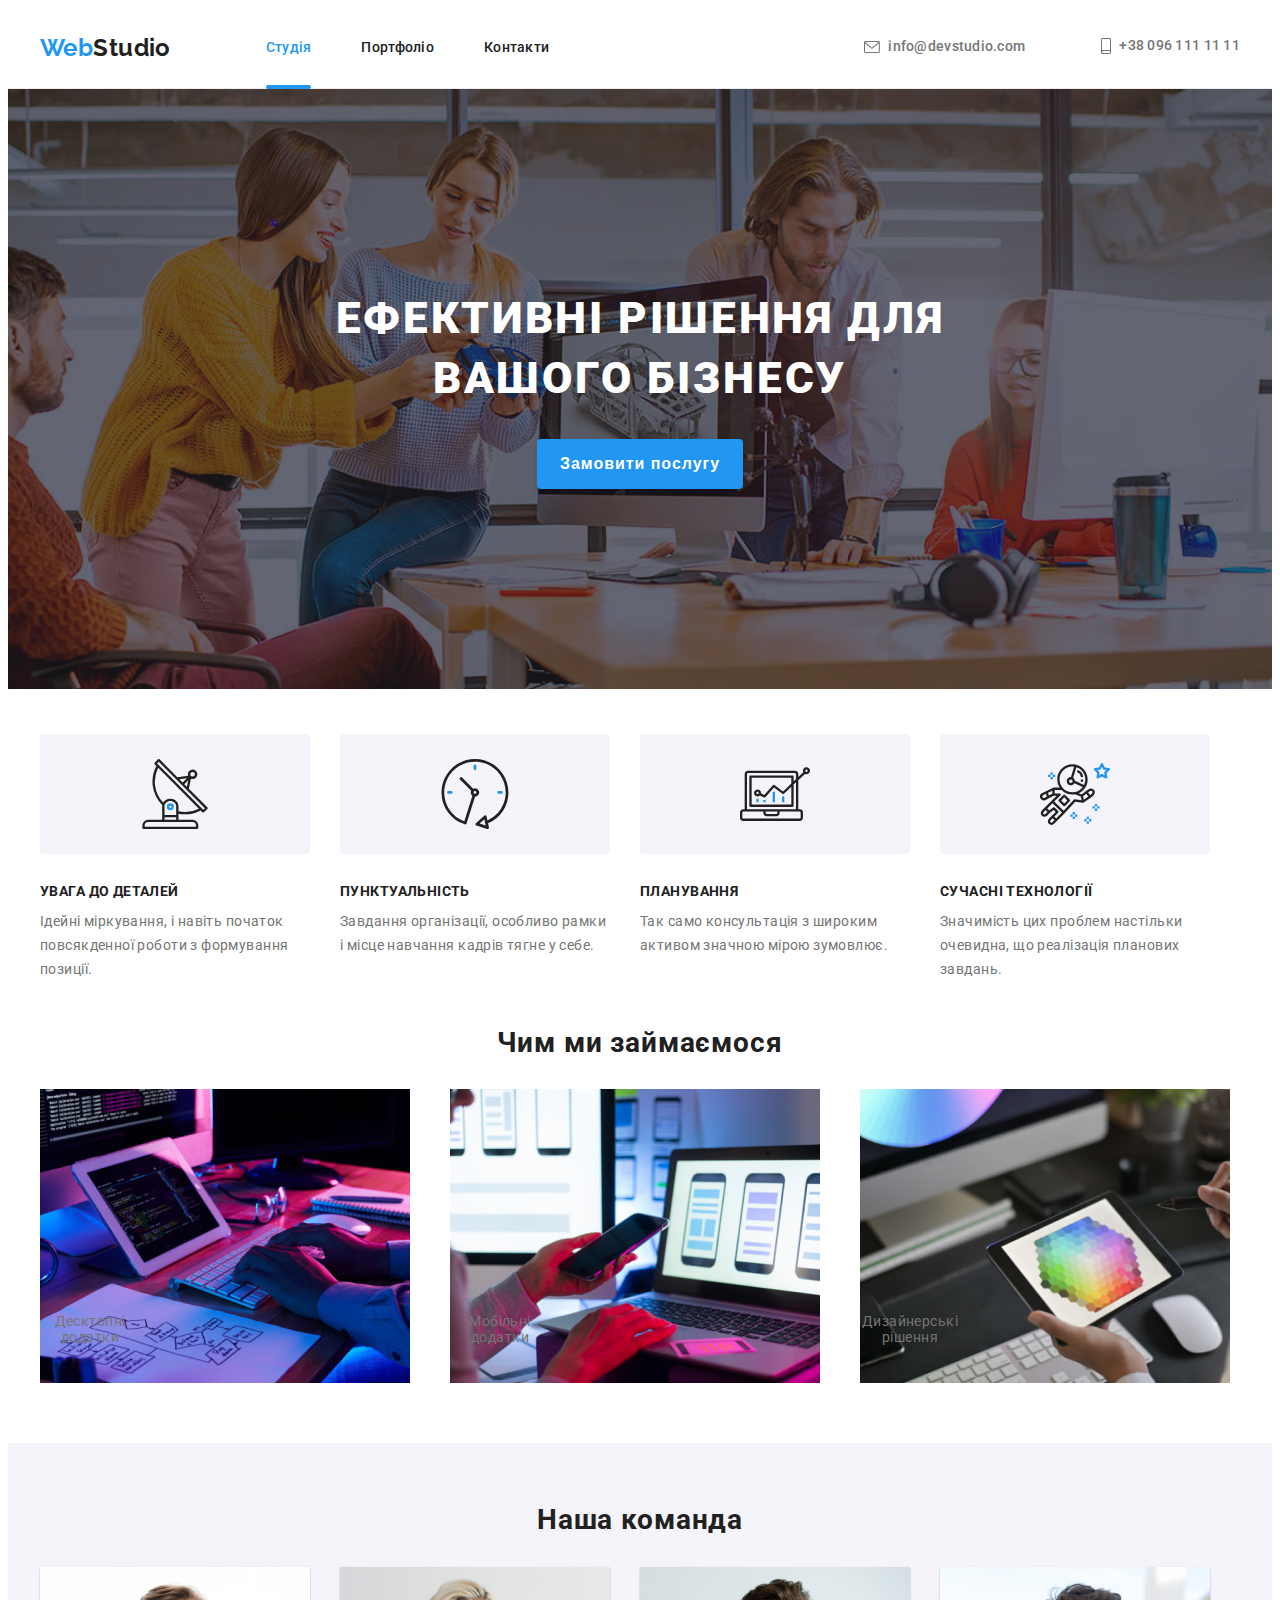
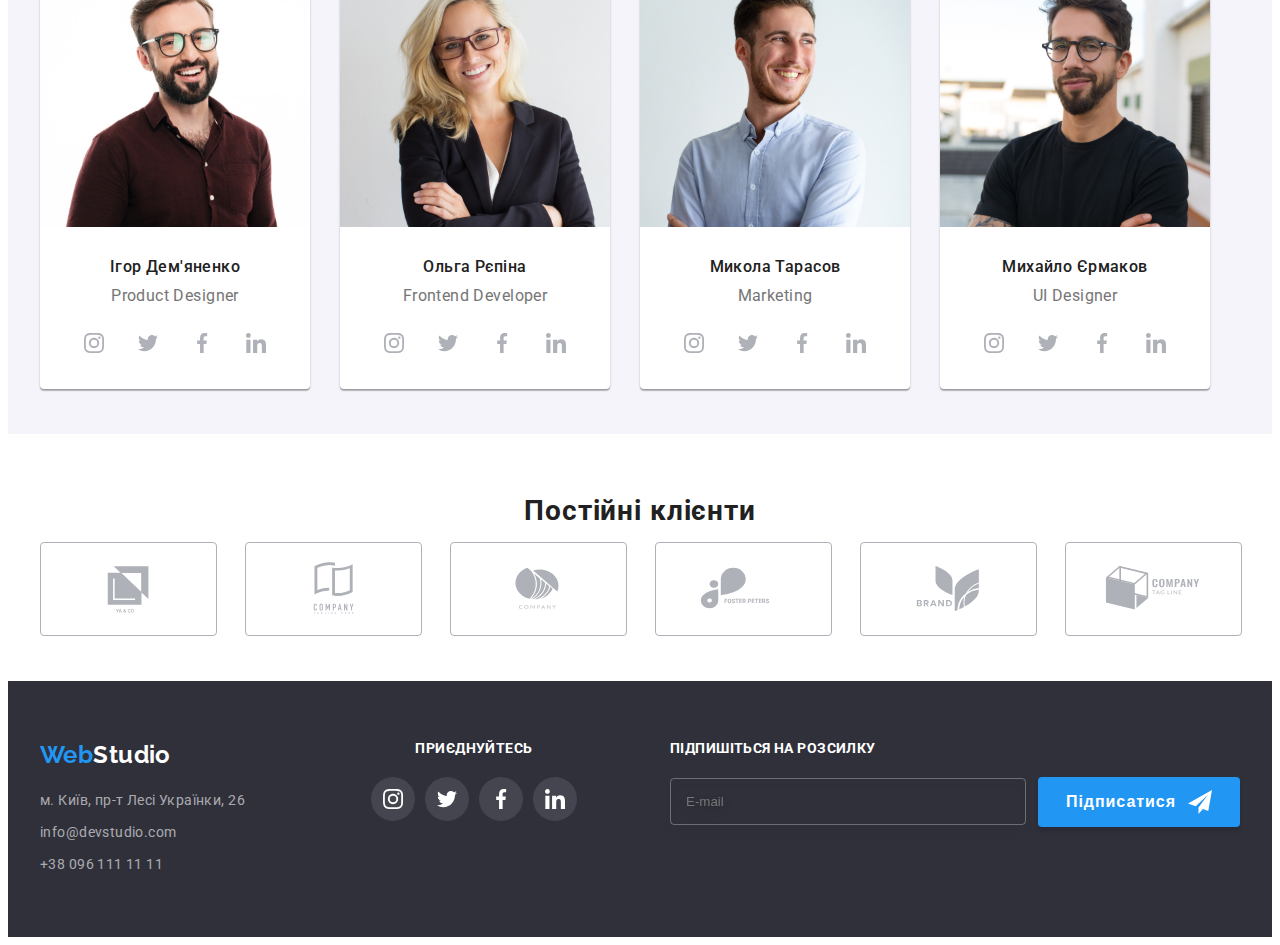
==== commit f1ac8275: "Розмітка готова" ====
--- a/index.html
+++ b/index.html
@@ -37,79 +37,81 @@
 						</svg>
 					</button>
 					<nav class="nav">
-							<ul class="nav__list">
-								<li class="nav__item">
-									<a class="nav__link nav__link--indicator" href="./index.html">Студія</a>
-								</li>
-								<li class="nav__item">
-									<a class="nav__link" href="./portfolio.html">Портфоліо</a>
-								</li>
-								<li class="nav__item">
-									<a class="nav__link" href="">Контакти</a>
-								</li>
-							</ul>
-						</nav>
-						<ul class="contacts">
-							<li class="contacts__item">
-								<a class="contacts__link" href="mailto:info@devstudio.com">
-									<svg class="contacts__icon" width="16" height="12">
-										<use href="./images/symbol-defs.svg#icon-header-mail"></use>
-									</svg>
-									info@devstudio.com
-								</a>
+						<ul class="nav__list">
+							<li class="nav__item">
+								<a class="nav__link nav__link--indicator" href="./index.html">Студія</a>
 							</li>
-							<li class="contacts__item">
-								<a class="contacts__link" href="tel:+380961111111">
-									<svg class="contacts__icon" width="10" height="16">
-										<use href="./images/symbol-defs.svg#icon-header-phone"></use>
-									</svg>
-									+38 096 111 11 11
-								</a>
+							<li class="nav__item">
+								<a class="nav__link" href="./portfolio.html">Портфоліо</a>
 							</li>
-						</ul>
-				</div>
-				<div class="mobile-menu is-hidden" data-menu>
-					<button class="menu-btn-close" data-menu-close type="button">
-						<svg class="menu-btn-close__icon" width="40px" height="40px">
-							<use href="./images/symbol-defs.svg#icon-menu-mobile-close"></use>
-						</svg>
-					</button>
-					<nav class="mobile-nav">
-						<ul class="mobile-nav__list">
-							<li class="mobile-nav__item">
-								<a class="mobile-nav__link" href="./index.html">Студія</a>
-							</li>
-							<li class="mobile-nav__item">
-								<a class="mobile-nav__link" href="./portfolio.html">Портфоліо</a>
-							</li>
-							<li class="mobile-nav__item">
-								<a class="mobile-nav__link" href="">Контакти</a>
+							<li class="nav__item">
+								<a class="nav__link" href="">Контакти</a>
 							</li>
 						</ul>
 					</nav>
-					<div class="mobile-menu__bottom">
-						<ul class="mobile-contacts">
-							<li class="mobile-contacts__item">
-								<a class="mobile-contacts__link" href="tel:+380961111111">+38 096 111 11 11</a>
-							</li>
-							<li class="mobile-contacts__item">
-								<a class="mobile-contacts__link" href="mailto:info@devstudio.com">info@devstudio.com</a>
-							</li>
-						</ul>
-						<ul class="mobile-socials">
-							<li class="mobile-socials__item">
-								<a class="mobile-socials__link" href="">Instagram</a>
-							</li>
-							<li class="mobile-socials__item">
-								<a class="mobile-socials__link" href="">Twitter</a>
-							</li>
-							<li class="mobile-socials__item">
-								<a class="mobile-socials__link" href="">Facebook</a>
-							</li>
-							<li class="mobile-socials__item">
-								<a class="mobile-socials__link" href="">LinkedIn</a>
-							</li>
-						</ul>
+					<ul class="contacts">
+						<li class="contacts__item">
+							<a class="contacts__link" href="mailto:info@devstudio.com">
+								<svg class="contacts__icon" width="16" height="12">
+									<use href="./images/symbol-defs.svg#icon-header-mail"></use>
+								</svg>
+								info@devstudio.com
+							</a>
+						</li>
+						<li class="contacts__item">
+							<a class="contacts__link" href="tel:+380961111111">
+								<svg class="contacts__icon" width="10" height="16">
+									<use href="./images/symbol-defs.svg#icon-header-phone"></use>
+								</svg>
+								+38 096 111 11 11
+							</a>
+						</li>
+					</ul>
+				</div>
+				<div class="mobile-menu is-hidden" data-menu>
+					<div class="mobile-menu__container">
+						<button class="menu-btn-close" data-menu-close type="button">
+							<svg class="menu-btn-close__icon" width="40px" height="40px">
+								<use href="./images/symbol-defs.svg#icon-menu-mobile-close"></use>
+							</svg>
+						</button>
+						<nav class="mobile-nav">
+							<ul class="mobile-nav__list">
+								<li class="mobile-nav__item">
+									<a class="mobile-nav__link" href="./index.html">Студія</a>
+								</li>
+								<li class="mobile-nav__item">
+									<a class="mobile-nav__link" href="./portfolio.html">Портфоліо</a>
+								</li>
+								<li class="mobile-nav__item">
+									<a class="mobile-nav__link" href="">Контакти</a>
+								</li>
+							</ul>
+						</nav>
+						<div class="mobile-menu__bottom">
+							<ul class="mobile-contacts">
+								<li class="mobile-contacts__item">
+									<a class="mobile-contacts__link" href="tel:+380961111111">+38 096 111 11 11</a>
+								</li>
+								<li class="mobile-contacts__item">
+									<a class="mobile-contacts__link" href="mailto:info@devstudio.com">info@devstudio.com</a>
+								</li>
+							</ul>
+							<ul class="mobile-socials">
+								<li class="mobile-socials__item">
+									<a class="mobile-socials__link" href="">Instagram</a>
+								</li>
+								<li class="mobile-socials__item">
+									<a class="mobile-socials__link" href="">Twitter</a>
+								</li>
+								<li class="mobile-socials__item">
+									<a class="mobile-socials__link" href="">Facebook</a>
+								</li>
+								<li class="mobile-socials__item">
+									<a class="mobile-socials__link" href="">LinkedIn</a>
+								</li>
+							</ul>
+						</div>
 					</div>
 				</div>
 			</div>
@@ -118,7 +120,7 @@
 		<!-- main -->
 		<main class="main">
 			<!-- hero -->
-			<!-- <section class="hero">
+			<section class="hero">
 				<div class="container hero__container">
 					<h1 class="hero__title">
 						Ефективні рішення для
@@ -127,10 +129,10 @@
 					</h1>
 					<button class="hero__btn" type="button" data-modal-open>Замовити послугу</button>
 				</div>
-			</section> -->
+			</section>
 
 			<!-- benefits -->
-			<!-- <section class="section">
+			<section class="section">
 				<div class="container">
 					<h2 class="section__title section__title--visually-hidden">Наші переваги</h2>
 					<ul class="benefits section__benefits">
@@ -172,10 +174,10 @@
 						</li>
 					</ul>
 				</div>
-			</section> -->
+			</section>
 
 			<!-- services -->
-			<!-- <section class="section section--no-padding-top">
+			<section class="section section--no-padding-top">
 				<div class="container">
 					<h2 class="section__title">Чим ми займаємося</h2>
 					<ul class="servise">
@@ -208,10 +210,10 @@
 						</li>
 					</ul>
 				</div>
-			</section> -->
+			</section>
 
 			<!-- team -->
-			<!-- <section class="section section--alternative-bg">
+			<section class="section section--alternative-bg">
 				<div class="container">
 					<h2 class="section__title">Наша команда</h2>
 					<ul class="team">
@@ -389,10 +391,10 @@
 						</li>
 					</ul>
 				</div>
-			</section> -->
+			</section>
 
 			<!-- clients -->
-			<!-- <section class="section">
+			<section class="section">
 				<div class="container">
 					<h2 class="section__title">Постійні клієнти</h2>
 					<ul class="clients">
@@ -440,12 +442,12 @@
 						</li>
 					</ul>
 				</div>
-			</section> -->
+			</section>
 		</main>
 
 		<!-- footer -->
-		<!-- <footer class="footer section">
-			<div class="container footer__container">
+		<footer class="footer section">
+			<div class="footer__container">
 				<div class="group-contacts">
 					<a class="logo footer__logo" href="./index.html" lang="en">
 						Web<span class="logo__studio logo__studio--white">Studio</span>
@@ -517,11 +519,12 @@
 					</form>
 				</div>
 			</div>
-		</footer> -->
+		</footer>
 
 		<!-- modal window -->
-		<!-- <div class="backdrop is-hidden" data-modal>
-			<div class="modal">
+		<div class="backdrop is-hidden" data-modal>
+			<div class="container--modal-window">
+							<div class="modal">
 				<button class="btn-close" type="button" data-modal-close>
 					<svg class="btn-close__icon" width="18px" height="18px">
 						<use href="./images/symbol-defs.svg#icon-modal-close"></use>
@@ -574,7 +577,9 @@
 					<button class="modal__button" type="submit">Відправити</button>
 				</form>
 			</div>
-		</div> -->
+
+			</div>
+		</div>
 
 		<script src="./js/modal.js"></script>
 		<script src="./js/menu.js"></script>
--- a/css/main.min.css
+++ b/css/main.min.css
@@ -1 +1 @@
-body{font-family:"Roboto",sans-serif;font-size:14px;letter-spacing:.03em;color:#757575}h1,h2,h3,h4,h5,h6,p{margin:0}ul,ol{margin:0;padding-left:0%;list-style:none}a{text-decoration:none;color:inherit}img{display:block;max-width:100%;height:auto}button{cursor:pointer;border:0;padding:0}.container{width:100%;margin:0 auto;padding-left:15px;padding-right:15px;outline:1px solid orange}@media screen and (min-width: 480px){.container{width:480px;position:relative}}@media screen and (min-width: 768px){.container{width:768px}}@media screen and (min-width: 1200px){.container{width:1200px}}.section{padding-top:60px;padding-bottom:60px;outline:1px solid green}.section--alternative-bg{background-color:#f5f4fa}.section__title{margin-bottom:30px;font-weight:700;font-size:28px;line-height:1.18;text-align:center;letter-spacing:.03em;color:#212121}.socials-list{display:-webkit-box;display:-ms-flexbox;display:flex;-webkit-box-pack:center;-ms-flex-pack:center;justify-content:center}.socials-list__item:not(:last-child){margin-right:10px}.socials-list__link{display:-webkit-box;display:-ms-flexbox;display:flex;width:44px;height:44px;-webkit-box-align:center;-ms-flex-align:center;align-items:center;-webkit-box-pack:center;-ms-flex-pack:center;justify-content:center;border-radius:50%}.socials-list__link:hover,.socials-list__link:focus{background-color:#2196f3}.socials-list__link--dark-bg{background-color:rgba(255,255,255,.1)}.socials-list__icon{fill:#afb1b8}.socials-list__link:hover .socials-list__icon,.socials-list__link:focus .socials-list__icon{fill:#fff}.socials-list__icon--white-icon{fill:#fff}.is-hidden{opacity:0;pointer-events:none}.section__title--visually-hidden{position:absolute;width:1px;height:1px;margin:-1px;border:0;padding:0;white-space:nowrap;-webkit-clip-path:inset(100%);clip-path:inset(100%);clip:rect(0 0 0 0);overflow:hidden}.group-subscription__btn,.hero__btn{background:#2196f3;-webkit-box-shadow:0px 4px 4px rgba(0,0,0,.15);box-shadow:0px 4px 4px rgba(0,0,0,.15);border-radius:4px;font-weight:700;font-size:16px;line-height:1.88;-webkit-box-align:center;-ms-flex-align:center;align-items:center;text-align:center;letter-spacing:.06em;color:#fff}.benefits__subtitle{font-weight:700;text-transform:uppercase;color:#212121}.header{border-bottom:1px solid #ececec}.header__container{display:-webkit-box;display:-ms-flexbox;display:flex;-webkit-box-align:center;-ms-flex-align:center;align-items:center}.menu{display:none}@media screen and (min-width: 768px){.menu{display:-webkit-box;display:-ms-flexbox;display:flex}}.menu-btn{position:absolute;top:10px;right:15px;width:40px;height:40px;background-color:rgba(0,0,0,0)}@media screen and (min-width: 768px){.menu-btn{display:none}}.menu-btn__open{fill:#212121;-webkit-transition:fill 250ms cubic-bezier(0.4, 0, 0.2, 1);transition:fill 250ms cubic-bezier(0.4, 0, 0.2, 1)}.menu-btn__open:hover,.menu-btn__open:focus{fill:#2196f3}.logo{padding-top:16px;padding-bottom:16px;font-family:"Raleway",sans-serif;font-weight:700;font-size:24px;line-height:1.17;color:#2196f3}.logo__studio{color:#212121}.logo__studio--white{color:#fff}.nav{display:none}@media screen and (min-width: 768px){.nav{display:-webkit-box;display:-ms-flexbox;display:flex;margin-left:87px}}@media screen and (min-width: 1200px){.nav{margin-left:95px}}.nav__list{display:-webkit-box;display:-ms-flexbox;display:flex}.nav__item:not(:last-child){margin-right:50px}.nav__link{position:relative;display:block;padding-top:32px;padding-bottom:32px;font-weight:500;font-size:14px;line-height:1.14;letter-spacing:.02em;color:#212121;-webkit-transition:color 250ms cubic-bezier(0.4, 0, 0.2, 1);transition:color 250ms cubic-bezier(0.4, 0, 0.2, 1)}.nav__link:hover,.nav__link:focus{color:#2196f3}.nav__link--indicator{color:#2196f3}.nav__link--indicator::after{position:absolute;bottom:-1px;left:0;content:"";display:block;width:100%;height:4px;background-color:#2196f3;border-radius:2px}.contacts{display:none}@media screen and (min-width: 768px){.contacts{display:-webkit-box;display:-ms-flexbox;display:flex;-webkit-box-orient:vertical;-webkit-box-direction:normal;-ms-flex-direction:column;flex-direction:column;margin-left:96px;-webkit-box-flex:1;-ms-flex-positive:1;flex-grow:1;width:100%}}@media screen and (min-width: 1200px){.contacts{-webkit-box-orient:horizontal;-webkit-box-direction:normal;-ms-flex-direction:row;flex-direction:row;-webkit-box-align:center;-ms-flex-align:center;align-items:center;margin-left:315px}}.contacts__item:not(:last-child){margin-bottom:10px}@media screen and (min-width: 1200px){.contacts__item:not(:last-child){margin-right:30px;margin-bottom:0;-webkit-box-flex:1;-ms-flex-positive:1;flex-grow:1}}.contacts__link{display:-webkit-inline-box;display:-ms-inline-flexbox;display:inline-flex;-webkit-box-align:center;-ms-flex-align:center;align-items:center;font-weight:500;font-size:12px;line-height:1.67;letter-spacing:.02em;height:14px;-webkit-transition:color 250ms cubic-bezier(0.4, 0, 0.2, 1);transition:color 250ms cubic-bezier(0.4, 0, 0.2, 1)}.contacts__link:hover,.contacts__link:focus{color:#2196f3}@media screen and (min-width: 1200px){.contacts__link{font-size:14px;line-height:1.14}}.contacts__icon{margin-right:8px;fill:#757575;-webkit-transition:fill 250ms cubic-bezier(0.4, 0, 0.2, 1);transition:fill 250ms cubic-bezier(0.4, 0, 0.2, 1)}.contacts__link:hover .contacts__icon,.contacts__link:focus .contacts__icon{fill:#2196f3}.menu-btn-close{position:absolute;top:10px;right:15px;width:40px;height:40px;background-color:rgba(0,0,0,0)}.menu-btn-close__icon{fill:#212121;-webkit-transition:fill 250ms cubic-bezier(0.4, 0, 0.2, 1);transition:fill 250ms cubic-bezier(0.4, 0, 0.2, 1)}.menu-btn-close__icon:hover,.menu-btn-close__icon:focus{fill:#2196f3}.mobile-menu{display:-webkit-box;display:-ms-flexbox;display:flex;-webkit-box-orient:vertical;-webkit-box-direction:normal;-ms-flex-direction:column;flex-direction:column;-webkit-box-pack:justify;-ms-flex-pack:justify;justify-content:space-between;width:100%;position:fixed;z-index:1;background-color:#fff;top:0;left:0;width:100vw;height:100vh;padding:48px 40px}@media screen and (min-width: 480px){.mobile-menu{width:480px}}.mobile-nav__item:not(:last-child){margin-bottom:32px}.mobile-nav__link{font-weight:500;font-size:30px;line-height:1.17;letter-spacing:.02em;color:#212121;-webkit-transition:color 250ms cubic-bezier(0.4, 0, 0.2, 1);transition:color 250ms cubic-bezier(0.4, 0, 0.2, 1)}@media screen and (min-width: 480px){.mobile-nav__link{font-size:40px}}.mobile-nav__link:hover,.mobile-nav__link:focus{color:#2196f3}.mobile-contacts{margin-bottom:64px}.mobile-contacts__item:not(:last-child){margin-bottom:22px}.mobile-contacts__link{font-weight:500;font-size:20px;line-height:1.17;letter-spacing:.02em}.mobile-contacts__link:hover,.mobile-contacts__link:focus{font-size:24px;color:#2196f3}@media screen and (min-width: 480px){.mobile-contacts__link{font-size:24px}.mobile-contacts__link:hover,.mobile-contacts__link:focus{font-size:34px;color:#2196f3}}.mobile-socials{width:200px;display:-webkit-box;display:-ms-flexbox;display:flex;-ms-flex-wrap:wrap;flex-wrap:wrap;-webkit-box-pack:left;-ms-flex-pack:left;justify-content:left;gap:10px;margin-bottom:70px}@media screen and (min-width: 480px){.mobile-socials{width:100%;margin-bottom:0px}}.mobile-socials__item{display:inline-block}@media screen and (min-width: 480px){.mobile-socials__item:not(:last-child){padding-right:10px;margin-right:10px;border-right:1px solid rgba(33,33,33,.2)}}.mobile-socials__link{font-weight:500;font-size:18px;line-height:1.22;letter-spacing:.02em;color:#2196f3}.hero{background-color:#515151;background-image:-webkit-gradient(linear, left top, right top, from(rgba(47, 48, 58, 0.4)), to(rgba(47, 48, 58, 0.4))),url(../../../images/studia/img-hero.jpeg);background-image:linear-gradient(to right, rgba(47, 48, 58, 0.4), rgba(47, 48, 58, 0.4)),url(../../../images/studia/img-hero.jpeg);background-repeat:no-repeat;background-position:center;background-size:cover}.hero__container{padding-top:118px;padding-bottom:118px;text-align:center}@media screen and (min-width: 768px){.hero__container{padding-top:118px;padding-bottom:118px}}@media screen and (min-width: 1200px){.hero__container{padding-top:200px;padding-bottom:200px}}.hero__title{margin-bottom:30px;font-weight:900;font-size:26px;line-height:1.62;text-align:center;letter-spacing:.06em;text-transform:uppercase;color:#fff}@media screen and (min-width: 1200px){.hero__title{font-size:44px;line-height:1.36}}.hero__btn{padding:10px 23px}.benefits{display:-webkit-box;display:-ms-flexbox;display:flex;-ms-flex-wrap:wrap;flex-wrap:wrap}@media screen and (min-width: 768px){.section__benefits{margin:-15px}}.benefits__item{width:100%;margin-bottom:30px}.benefits__item:nth-last-child(-n+1){margin-bottom:0}@media screen and (min-width: 768px){.benefits__item{width:354px;margin-top:15px;margin-left:15px;margin-bottom:15px;margin-right:15px}.benefits__item:nth-last-child(-n+2){margin-bottom:0}}@media screen and (min-width: 1200px){.benefits__item{width:270px;margin-top:0;margin-left:15px;margin-bottom:0;margin-right:15px}}.benefits__icon{margin-bottom:30px;display:-webkit-box;display:-ms-flexbox;display:flex;width:100%;height:120px;-webkit-box-align:center;-ms-flex-align:center;align-items:center;-webkit-box-pack:center;-ms-flex-pack:center;justify-content:center;background-color:#f5f4fa;border-radius:4px}.benefits__subtitle{margin-bottom:10px;font-size:14px;line-height:1.14;letter-spacing:.03em;text-align:center}@media screen and (min-width: 768px){.benefits__subtitle{text-align:left}}.benefits__text{line-height:1.71}.team{display:-webkit-box;display:-ms-flexbox;display:flex;-webkit-box-orient:vertical;-webkit-box-direction:normal;-ms-flex-direction:column;flex-direction:column}@media screen and (min-width: 768px){.team{margin-top:-15px;margin-left:-15px;margin-bottom:-15px;margin-right:-15px;-webkit-box-orient:horizontal;-webkit-box-direction:normal;-ms-flex-direction:row;flex-direction:row;-ms-flex-wrap:wrap;flex-wrap:wrap}}.team__item{margin-bottom:30px;padding-bottom:24px;width:100%;background-color:#fff;-webkit-box-shadow:0px 1px 3px rgba(0,0,0,.12),0px 1px 1px rgba(0,0,0,.14),0px 2px 1px rgba(0,0,0,.2);box-shadow:0px 1px 3px rgba(0,0,0,.12),0px 1px 1px rgba(0,0,0,.14),0px 2px 1px rgba(0,0,0,.2);border-radius:0px 0px 4px 4px}@media screen and (min-width: 768px){.team__item{width:354px;margin:15px}}@media screen and (min-width: 1200px){.team__item{width:270px;margin-top:15px;margin-bottom:0}}.team__img{display:block;width:450px;height:460px;margin-bottom:30px}@media screen and (min-width: 768px){.team__img{width:354px;height:374px}}@media screen and (min-width: 1200px){.team__img{width:270px;height:260px}}.team__title{margin-bottom:10px;font-weight:500;font-size:16px;line-height:1.19;text-align:center;color:#212121}.team__text{margin-bottom:16px;font-size:16px;line-height:1.19;text-align:center}.clients{display:-webkit-box;display:-ms-flexbox;display:flex;-ms-flex-wrap:wrap;flex-wrap:wrap;-webkit-box-pack:center;-ms-flex-pack:center;justify-content:center;margin:-15px;gap:30px}.clients__item{-ms-flex-preferred-size:calc((100% - 60px)/2);flex-basis:calc((100% - 60px)/2)}@media screen and (min-width: 768px){.clients__item{-ms-flex-preferred-size:calc((100% - 90px)/3);flex-basis:calc((100% - 90px)/3)}}@media screen and (min-width: 1200px){.clients__item{-ms-flex-preferred-size:calc((100% - 180px)/6);flex-basis:calc((100% - 180px)/6)}}.clients__link{display:-webkit-inline-box;display:-ms-inline-flexbox;display:inline-flex;-webkit-box-align:center;-ms-flex-align:center;align-items:center;-webkit-box-pack:center;-ms-flex-pack:center;justify-content:center;width:100%;height:92px;border:1px solid #afb1b8;border-radius:4px}.clients__link:hover,.clients__link:focus{border:1px solid #2196f3}.clients__icon{fill:#afb1b8}.clients__link:hover .clients__icon,.clients__link:focus .clients__icon{fill:#2196f3}.footer{background-color:#2f303a}.footer__container{display:-webkit-box;display:-ms-flexbox;display:flex;-webkit-box-orient:vertical;-webkit-box-direction:normal;-ms-flex-direction:column;flex-direction:column;-webkit-box-align:center;-ms-flex-align:center;align-items:center}@media screen and (min-width: 768px){.footer__container{-webkit-box-orient:horizontal;-webkit-box-direction:normal;-ms-flex-direction:row;flex-direction:row;-ms-flex-wrap:wrap;flex-wrap:wrap;-webkit-box-align:start;-ms-flex-align:start;align-items:flex-start;-webkit-box-pack:center;-ms-flex-pack:center;justify-content:center}}@media screen and (min-width: 1200px){.footer__container{-webkit-box-align:baseline;-ms-flex-align:baseline;align-items:baseline}}.group-contacts{display:-webkit-box;display:-ms-flexbox;display:flex;-webkit-box-orient:vertical;-webkit-box-direction:normal;-ms-flex-direction:column;flex-direction:column;-webkit-box-align:center;-ms-flex-align:center;align-items:center;margin-bottom:60px}.footer__logo{margin-bottom:20px}.group-contacts__list{display:-webkit-box;display:-ms-flexbox;display:flex;-webkit-box-orient:vertical;-webkit-box-direction:normal;-ms-flex-direction:column;flex-direction:column;-webkit-box-align:center;-ms-flex-align:center;align-items:center}.group-contacts__item{margin-bottom:8px}.group-contacts__link{font-style:normal;line-height:1.71;color:rgba(255,255,255,.6)}.group-socials{display:-webkit-box;display:-ms-flexbox;display:flex;-webkit-box-orient:vertical;-webkit-box-direction:normal;-ms-flex-direction:column;flex-direction:column;-webkit-box-align:center;-ms-flex-align:center;align-items:center;margin-bottom:60px}@media screen and (min-width: 768px){.group-socials{margin-left:165px}}.group-socials__call{margin-bottom:20px;line-height:1.14;text-transform:uppercase;color:#fff}.group-subscription{display:-webkit-box;display:-ms-flexbox;display:flex;-webkit-box-orient:vertical;-webkit-box-direction:normal;-ms-flex-direction:column;flex-direction:column;-webkit-box-align:center;-ms-flex-align:center;align-items:center;max-width:450px}@media screen and (min-width: 1200px){.group-subscription{display:block}}.group-subscription__call{display:block;margin-bottom:20px;line-height:1.14;text-transform:uppercase;color:#fff}.group-subscription__form{display:-webkit-box;display:-ms-flexbox;display:flex;-webkit-box-orient:vertical;-webkit-box-direction:normal;-ms-flex-direction:column;flex-direction:column;-webkit-box-align:center;-ms-flex-align:center;align-items:center;max-width:450px}@media screen and (min-width: 1200px){.group-subscription__form{-webkit-box-orient:horizontal;-webkit-box-direction:normal;-ms-flex-direction:row;flex-direction:row}}.group-subscription__input{margin-bottom:20px;width:100%;padding:15px;background-color:rgba(0,0,0,0);border:1px solid rgba(255,255,255,.3);-webkit-filter:drop-shadow(0px 4px 4px rgba(0, 0, 0, 0.15));filter:drop-shadow(0px 4px 4px rgba(0, 0, 0, 0.15));border-radius:4px}@media screen and (min-width: 768px){.group-subscription__input{width:450px}}@media screen and (min-width: 1200px){.group-subscription__input{margin-bottom:0;margin-right:12px;width:358px}}.group-subscription__btn{display:-webkit-box;display:-ms-flexbox;display:flex;-webkit-box-align:center;-ms-flex-align:center;align-items:center;padding:10px 28px}.group-subscription__icon{margin-left:12px;fill:#fff}.filter{display:-webkit-box;display:-ms-flexbox;display:flex;-ms-flex-wrap:wrap;flex-wrap:wrap;max-width:326px;margin-bottom:40px}@media screen and (min-width: 768px){.filter{max-width:575px;margin-bottom:30px;-webkit-box-pack:center;-ms-flex-pack:center;justify-content:center;margin-left:auto;margin-right:auto}}.filter__item:not(:last-child){margin-right:8px}@media screen and (max-width: 767px){.filter__item:not(:nth-child(n+4)){margin-bottom:15px}}.filter__btn{padding:6px 22px;border-radius:4px;font-weight:500;font-size:16px;line-height:1.62;text-align:center;color:#212121;-webkit-transition:color 250ms cubic-bezier(0.4, 0, 0.2, 1),background-color 250ms cubic-bezier(0.4, 0, 0.2, 1),-webkit-box-shadow 250ms cubic-bezier(0.4, 0, 0.2, 1);transition:color 250ms cubic-bezier(0.4, 0, 0.2, 1),background-color 250ms cubic-bezier(0.4, 0, 0.2, 1),-webkit-box-shadow 250ms cubic-bezier(0.4, 0, 0.2, 1);transition:color 250ms cubic-bezier(0.4, 0, 0.2, 1),background-color 250ms cubic-bezier(0.4, 0, 0.2, 1),box-shadow 250ms cubic-bezier(0.4, 0, 0.2, 1);transition:color 250ms cubic-bezier(0.4, 0, 0.2, 1),background-color 250ms cubic-bezier(0.4, 0, 0.2, 1),box-shadow 250ms cubic-bezier(0.4, 0, 0.2, 1),-webkit-box-shadow 250ms cubic-bezier(0.4, 0, 0.2, 1)}.filter__btn:hover,.filter__btn:focus{color:#fff;background-color:#2196f3;-webkit-box-shadow:0px 3px 1px rgba(0,0,0,.1),0px 1px 2px rgba(0,0,0,.08),0px 2px 2px rgba(0,0,0,.12);box-shadow:0px 3px 1px rgba(0,0,0,.1),0px 1px 2px rgba(0,0,0,.08),0px 2px 2px rgba(0,0,0,.12)}.works{display:-webkit-box;display:-ms-flexbox;display:flex;-ms-flex-wrap:wrap;flex-wrap:wrap;gap:30px;-webkit-box-flex:1;-ms-flex-positive:1;flex-grow:1}.works__item{-ms-flex-preferred-size:100%;flex-basis:100%}@media screen and (min-width: 768px){.works__item{-ms-flex-preferred-size:calc((100% - 60px)/2);flex-basis:calc((100% - 60px)/2)}}@media screen and (min-width: 1200px){.works__item{-ms-flex-preferred-size:calc((100% - 90px)/3);flex-basis:calc((100% - 90px)/3)}}.works__link{display:-webkit-box;display:-ms-flexbox;display:flex;-webkit-box-orient:vertical;-webkit-box-direction:normal;-ms-flex-direction:column;flex-direction:column;height:100%}.works__link:hover,.works__link:focus{-webkit-box-shadow:0px 1px 1px rgba(0,0,0,.12),0px 4px 4px rgba(0,0,0,.06),1px 4px 6px rgba(0,0,0,.16);box-shadow:0px 1px 1px rgba(0,0,0,.12),0px 4px 4px rgba(0,0,0,.06),1px 4px 6px rgba(0,0,0,.16)}.works__img{width:100%;height:294px}.popup-item{position:relative;overflow:hidden}.popup-item__text{position:absolute;top:100%;left:0;width:100%;height:294px;padding-right:24px;padding-left:24px;display:-webkit-box;display:-ms-flexbox;display:flex;-webkit-box-align:center;-ms-flex-align:center;align-items:center;font-size:18px;line-height:1.56;letter-spacing:.03em;color:#fff;background-color:rgba(33,150,243,.9);-webkit-transition:top 250ms cubic-bezier(0.4, 0, 0.2, 1);transition:top 250ms cubic-bezier(0.4, 0, 0.2, 1)}.works__link:hover .popup-item__text,.works__link:focus .popup-item__text{top:0}.works__description{-webkit-box-flex:1;-ms-flex-positive:1;flex-grow:1;padding:20px 24px;border-right:1px solid #eee;border-bottom:1px solid #eee;border-left:1px solid #eee}.works__subtitle{font-weight:700;font-size:18px;line-height:2;letter-spacing:.06em;color:#212121}.works__text{font-size:16px;line-height:1.88;color:#757575}/*# sourceMappingURL=main.min.css.map */+body{font-family:"Roboto",sans-serif;font-size:14px;letter-spacing:.03em;color:#757575}h1,h2,h3,h4,h5,h6,p{margin:0}ul,ol{margin:0;padding-left:0%;list-style:none}a{text-decoration:none;color:inherit}img{display:block;max-width:100%;height:auto}button{cursor:pointer;border:0;padding:0}.container{position:relative;width:100%;margin:0 auto;padding-left:15px;padding-right:15px}@media screen and (min-width: 480px){.container{width:480px;position:relative}}@media screen and (min-width: 768px){.container{width:768px}}@media screen and (min-width: 1200px){.container{width:1200px}}.container--modal-window{width:100%;margin:0 auto;padding:15px 15px}@media screen and (min-width: 480px){.container--modal-window{padding:93px 15px}}.section{padding-top:60px;padding-bottom:60px}.section--alternative-bg{background-color:#f5f4fa}.section__title{margin-bottom:30px;font-weight:700;font-size:28px;line-height:1.18;text-align:center;letter-spacing:.03em;color:#212121}.section--no-padding-top{padding-top:0;display:none}@media screen and (min-width: 1200px){.section--no-padding-top{display:block}}.socials-list{display:-webkit-box;display:-ms-flexbox;display:flex;-webkit-box-pack:center;-ms-flex-pack:center;justify-content:center}.socials-list__item:not(:last-child){margin-right:10px}.socials-list__link{display:-webkit-box;display:-ms-flexbox;display:flex;width:44px;height:44px;-webkit-box-align:center;-ms-flex-align:center;align-items:center;-webkit-box-pack:center;-ms-flex-pack:center;justify-content:center;border-radius:50%;-webkit-transition:background-color 250ms cubic-bezier(0.4, 0, 0.2, 1);transition:background-color 250ms cubic-bezier(0.4, 0, 0.2, 1)}.socials-list__link:hover,.socials-list__link:focus{background-color:#2196f3}.socials-list__link--dark-bg{background-color:rgba(255,255,255,.1)}.socials-list__icon{fill:#afb1b8;-webkit-transition:fill 250ms cubic-bezier(0.4, 0, 0.2, 1);transition:fill 250ms cubic-bezier(0.4, 0, 0.2, 1)}.socials-list__link:hover .socials-list__icon,.socials-list__link:focus .socials-list__icon{fill:#fff}.socials-list__icon--white-icon{fill:#fff}.is-hidden{opacity:0;pointer-events:none}.agreement__input--visually-hidden,.section__title--visually-hidden{position:absolute;width:1px;height:1px;margin:-1px;border:0;padding:0;white-space:nowrap;-webkit-clip-path:inset(100%);clip-path:inset(100%);clip:rect(0 0 0 0);overflow:hidden}.modal__button,.group-subscription__btn,.hero__btn{-webkit-box-align:center;-ms-flex-align:center;align-items:center;background-color:#2196f3;-webkit-box-shadow:0px 4px 4px rgba(0,0,0,.15);box-shadow:0px 4px 4px rgba(0,0,0,.15);border-radius:4px;font-weight:700;font-size:16px;line-height:1.88;text-align:center;letter-spacing:.06em;color:#fff;-webkit-transition:background-color 250ms cubic-bezier(0.4, 0, 0.2, 1);transition:background-color 250ms cubic-bezier(0.4, 0, 0.2, 1)}.benefits__subtitle{font-weight:700;text-transform:uppercase;color:#212121}.logo{padding-top:16px;padding-bottom:16px;font-family:"Raleway",sans-serif;font-weight:700;font-size:24px;line-height:1.17;color:#2196f3}@media screen and (min-width: 768px){.logo{padding-top:0;padding-bottom:0}}.logo__studio{color:#212121}.logo__studio--white{color:#fff}.backdrop{position:fixed;top:0;left:0;width:100%;height:100%;background-color:rgba(0,0,0,.2);-webkit-transition:opacity 250ms cubic-bezier(0.4, 0, 0.2, 1);transition:opacity 250ms cubic-bezier(0.4, 0, 0.2, 1)}.header{border-bottom:1px solid #ececec}.header__container{display:-webkit-box;display:-ms-flexbox;display:flex;-webkit-box-align:center;-ms-flex-align:center;align-items:center}.menu{display:none}@media screen and (min-width: 768px){.menu{display:-webkit-box;display:-ms-flexbox;display:flex}}.menu-btn{position:absolute;top:10px;right:15px;width:40px;height:40px;background-color:rgba(0,0,0,0)}@media screen and (min-width: 768px){.menu-btn{display:none}}.menu-btn__open{fill:#212121;-webkit-transition:fill 250ms cubic-bezier(0.4, 0, 0.2, 1);transition:fill 250ms cubic-bezier(0.4, 0, 0.2, 1)}.menu-btn__open:hover,.menu-btn__open:focus{fill:#2196f3}.nav{display:none}@media screen and (min-width: 768px){.nav{display:-webkit-box;display:-ms-flexbox;display:flex;margin-left:87px}}@media screen and (min-width: 1200px){.nav{margin-left:95px}}.nav__list{display:-webkit-box;display:-ms-flexbox;display:flex}.nav__item:not(:last-child){margin-right:50px}.nav__link{position:relative;display:block;padding-top:32px;padding-bottom:32px;font-weight:500;font-size:14px;line-height:1.14;letter-spacing:.02em;color:#212121;-webkit-transition:color 250ms cubic-bezier(0.4, 0, 0.2, 1);transition:color 250ms cubic-bezier(0.4, 0, 0.2, 1)}.nav__link:hover,.nav__link:focus{color:#2196f3}.nav__link--indicator{color:#2196f3}.nav__link--indicator::after{position:absolute;bottom:-1px;left:0;content:"";display:block;width:100%;height:4px;background-color:#2196f3;border-radius:2px}.contacts{display:none}@media screen and (min-width: 768px){.contacts{display:-webkit-box;display:-ms-flexbox;display:flex;-webkit-box-orient:vertical;-webkit-box-direction:normal;-ms-flex-direction:column;flex-direction:column;margin-left:96px;-webkit-box-flex:1;-ms-flex-positive:1;flex-grow:1;width:100%}}@media screen and (min-width: 1200px){.contacts{-webkit-box-orient:horizontal;-webkit-box-direction:normal;-ms-flex-direction:row;flex-direction:row;-webkit-box-align:center;-ms-flex-align:center;align-items:center;margin-left:315px}}.contacts__item:not(:last-child){margin-bottom:10px}@media screen and (min-width: 1200px){.contacts__item:not(:last-child){margin-right:30px;margin-bottom:0;-webkit-box-flex:1;-ms-flex-positive:1;flex-grow:1}}.contacts__link{display:-webkit-inline-box;display:-ms-inline-flexbox;display:inline-flex;-webkit-box-align:center;-ms-flex-align:center;align-items:center;font-weight:500;font-size:12px;line-height:1.67;letter-spacing:.02em;height:14px;-webkit-transition:color 250ms cubic-bezier(0.4, 0, 0.2, 1);transition:color 250ms cubic-bezier(0.4, 0, 0.2, 1)}.contacts__link:hover,.contacts__link:focus{color:#2196f3}@media screen and (min-width: 1200px){.contacts__link{font-size:14px;line-height:1.14}}.contacts__icon{margin-right:8px;fill:#757575;-webkit-transition:fill 250ms cubic-bezier(0.4, 0, 0.2, 1);transition:fill 250ms cubic-bezier(0.4, 0, 0.2, 1)}.contacts__link:hover .contacts__icon,.contacts__link:focus .contacts__icon{fill:#2196f3}.menu-btn-close{position:absolute;top:10px;right:15px;width:40px;height:40px;background-color:rgba(0,0,0,0)}.menu-btn-close__icon{fill:#212121;-webkit-transition:fill 250ms cubic-bezier(0.4, 0, 0.2, 1);transition:fill 250ms cubic-bezier(0.4, 0, 0.2, 1)}.menu-btn-close__icon:hover,.menu-btn-close__icon:focus{fill:#2196f3}.mobile-menu{position:fixed;z-index:1;background-color:#fff;top:0;left:0;width:100vw;height:100vh}.mobile-menu__container{position:relative;width:100%;margin-left:auto;margin-right:auto;padding:48px 40px;height:100%;display:-webkit-box;display:-ms-flexbox;display:flex;-webkit-box-orient:vertical;-webkit-box-direction:normal;-ms-flex-direction:column;flex-direction:column;-webkit-box-pack:justify;-ms-flex-pack:justify;justify-content:space-between}@media screen and (min-width: 480px){.mobile-menu__container{width:480px}}.mobile-nav__item:not(:last-child){margin-bottom:32px}.mobile-nav__link{font-weight:500;font-size:30px;line-height:1.17;letter-spacing:.02em;color:#212121;-webkit-transition:color 250ms cubic-bezier(0.4, 0, 0.2, 1);transition:color 250ms cubic-bezier(0.4, 0, 0.2, 1)}@media screen and (min-width: 480px){.mobile-nav__link{font-size:40px}}.mobile-nav__link:hover,.mobile-nav__link:focus{color:#2196f3}.mobile-contacts{margin-bottom:64px}.mobile-contacts__item:not(:last-child){margin-bottom:22px}.mobile-contacts__link{font-weight:500;font-size:20px;line-height:1.17;letter-spacing:.02em}.mobile-contacts__link:hover,.mobile-contacts__link:focus{font-size:24px;color:#2196f3}@media screen and (min-width: 480px){.mobile-contacts__link{font-size:24px}.mobile-contacts__link:hover,.mobile-contacts__link:focus{font-size:34px;color:#2196f3}}.mobile-socials{width:200px;display:-webkit-box;display:-ms-flexbox;display:flex;-ms-flex-wrap:wrap;flex-wrap:wrap;-webkit-box-pack:left;-ms-flex-pack:left;justify-content:left;gap:10px;margin-bottom:70px}@media screen and (min-width: 480px){.mobile-socials{width:100%;margin-bottom:0px}}.mobile-socials__item{display:inline-block}@media screen and (min-width: 480px){.mobile-socials__item:not(:last-child){padding-right:10px;margin-right:10px;border-right:1px solid rgba(33,33,33,.2)}}.mobile-socials__link{font-weight:500;font-size:18px;line-height:1.22;letter-spacing:.02em;color:#2196f3}.hero{background-color:#515151;background-image:-webkit-gradient(linear, left top, right top, from(rgba(47, 48, 58, 0.4)), to(rgba(47, 48, 58, 0.4))),url(../../../images/studia/img-hero.jpeg);background-image:linear-gradient(to right, rgba(47, 48, 58, 0.4), rgba(47, 48, 58, 0.4)),url(../../../images/studia/img-hero.jpeg);background-repeat:no-repeat;background-position:center;background-size:cover}.hero__container{padding-top:118px;padding-bottom:118px;text-align:center}@media screen and (min-width: 768px){.hero__container{padding-top:118px;padding-bottom:118px}}@media screen and (min-width: 1200px){.hero__container{padding-top:200px;padding-bottom:200px}}.hero__title{margin-bottom:30px;font-weight:900;font-size:26px;line-height:1.62;text-align:center;letter-spacing:.06em;text-transform:uppercase;color:#fff}@media screen and (min-width: 1200px){.hero__title{font-size:44px;line-height:1.36}}.hero__btn{padding:10px 23px}.benefits{display:-webkit-box;display:-ms-flexbox;display:flex;-ms-flex-wrap:wrap;flex-wrap:wrap}@media screen and (min-width: 768px){.section__benefits{margin:-15px}}.benefits__item{width:100%;margin-bottom:30px}.benefits__item:nth-last-child(-n+1){margin-bottom:0}@media screen and (min-width: 768px){.benefits__item{width:354px;margin-top:15px;margin-left:15px;margin-bottom:15px;margin-right:15px}.benefits__item:nth-last-child(-n+2){margin-bottom:0}}@media screen and (min-width: 1200px){.benefits__item{width:270px;margin-top:0;margin-left:15px;margin-bottom:0;margin-right:15px}}.benefits__icon{margin-bottom:30px;display:-webkit-box;display:-ms-flexbox;display:flex;width:100%;height:120px;-webkit-box-align:center;-ms-flex-align:center;align-items:center;-webkit-box-pack:center;-ms-flex-pack:center;justify-content:center;background-color:#f5f4fa;border-radius:4px}.benefits__subtitle{margin-bottom:10px;font-size:14px;line-height:1.14;letter-spacing:.03em;text-align:center}@media screen and (min-width: 768px){.benefits__subtitle{text-align:left}}.benefits__text{line-height:1.71}.servise{display:-webkit-box;display:-ms-flexbox;display:flex;gap:30px}.servise__item{position:relative;width:calc((100% - 60px)/3)}.servise__text{position:absolute;left:0;bottom:0;width:100px;height:70px;text-align:center}.team{display:-webkit-box;display:-ms-flexbox;display:flex;-webkit-box-orient:vertical;-webkit-box-direction:normal;-ms-flex-direction:column;flex-direction:column}@media screen and (min-width: 768px){.team{margin-top:-15px;margin-left:-15px;margin-bottom:-15px;margin-right:-15px;-webkit-box-orient:horizontal;-webkit-box-direction:normal;-ms-flex-direction:row;flex-direction:row;-ms-flex-wrap:wrap;flex-wrap:wrap}}.team__item{margin-bottom:30px;padding-bottom:24px;width:100%;background-color:#fff;-webkit-box-shadow:0px 1px 3px rgba(0,0,0,.12),0px 1px 1px rgba(0,0,0,.14),0px 2px 1px rgba(0,0,0,.2);box-shadow:0px 1px 3px rgba(0,0,0,.12),0px 1px 1px rgba(0,0,0,.14),0px 2px 1px rgba(0,0,0,.2);border-radius:0px 0px 4px 4px}@media screen and (min-width: 768px){.team__item{width:354px;margin:15px}}@media screen and (min-width: 1200px){.team__item{width:270px;margin-top:15px;margin-bottom:0}}.team__img{display:block;width:450px;height:460px;margin-bottom:30px}@media screen and (min-width: 768px){.team__img{width:354px;height:374px}}@media screen and (min-width: 1200px){.team__img{width:270px;height:260px}}.team__title{margin-bottom:10px;font-weight:500;font-size:16px;line-height:1.19;text-align:center;color:#212121}.team__text{margin-bottom:16px;font-size:16px;line-height:1.19;text-align:center}.clients{display:-webkit-box;display:-ms-flexbox;display:flex;-ms-flex-wrap:wrap;flex-wrap:wrap;-webkit-box-pack:center;-ms-flex-pack:center;justify-content:center;margin:-15px;gap:30px}.clients__item{-ms-flex-preferred-size:calc((100% - 60px)/2);flex-basis:calc((100% - 60px)/2)}@media screen and (min-width: 768px){.clients__item{-ms-flex-preferred-size:calc((100% - 90px)/3);flex-basis:calc((100% - 90px)/3)}}@media screen and (min-width: 1200px){.clients__item{-ms-flex-preferred-size:calc((100% - 180px)/6);flex-basis:calc((100% - 180px)/6)}}.clients__link{display:-webkit-inline-box;display:-ms-inline-flexbox;display:inline-flex;-webkit-box-align:center;-ms-flex-align:center;align-items:center;-webkit-box-pack:center;-ms-flex-pack:center;justify-content:center;width:100%;height:92px;border:1px solid #afb1b8;border-radius:4px;-webkit-transition:border 250ms cubic-bezier(0.4, 0, 0.2, 1);transition:border 250ms cubic-bezier(0.4, 0, 0.2, 1)}.clients__link:hover,.clients__link:focus{border:1px solid #2196f3}.clients__icon{fill:#afb1b8;-webkit-transition:fill 250ms cubic-bezier(0.4, 0, 0.2, 1);transition:fill 250ms cubic-bezier(0.4, 0, 0.2, 1)}.clients__link:hover .clients__icon,.clients__link:focus .clients__icon{fill:#2196f3}.footer{background-color:#2f303a}.footer__container{display:-webkit-box;display:-ms-flexbox;display:flex;-webkit-box-orient:vertical;-webkit-box-direction:normal;-ms-flex-direction:column;flex-direction:column;-webkit-box-align:center;-ms-flex-align:center;align-items:center;width:100%;margin:0 auto;padding-left:15px;padding-right:15px}@media screen and (min-width: 768px){.footer__container{width:768px;-webkit-box-orient:horizontal;-webkit-box-direction:normal;-ms-flex-direction:row;flex-direction:row;-ms-flex-wrap:wrap;flex-wrap:wrap;-webkit-box-align:start;-ms-flex-align:start;align-items:flex-start;-webkit-box-pack:center;-ms-flex-pack:center;justify-content:center}}@media screen and (min-width: 1200px){.footer__container{width:1200px}}.group-contacts{display:-webkit-box;display:-ms-flexbox;display:flex;-webkit-box-orient:vertical;-webkit-box-direction:normal;-ms-flex-direction:column;flex-direction:column;-webkit-box-align:center;-ms-flex-align:center;align-items:center;margin-bottom:60px;width:auto}@media screen and (min-width: 1200px){.group-contacts{margin-bottom:0;-webkit-box-align:start;-ms-flex-align:start;align-items:start;-webkit-box-flex:1;-ms-flex-positive:1;flex-grow:1}}.footer__logo{margin-bottom:20px}.group-contacts__list{display:-webkit-box;display:-ms-flexbox;display:flex;-webkit-box-orient:vertical;-webkit-box-direction:normal;-ms-flex-direction:column;flex-direction:column;-webkit-box-align:center;-ms-flex-align:center;align-items:center}@media screen and (min-width: 1200px){.group-contacts__list{-webkit-box-align:start;-ms-flex-align:start;align-items:start}}.group-contacts__item:not(:last-child){margin-bottom:8px}.group-contacts__link{font-style:normal;line-height:1.71;color:rgba(255,255,255,.6);-webkit-transition:color 250ms cubic-bezier(0.4, 0, 0.2, 1);transition:color 250ms cubic-bezier(0.4, 0, 0.2, 1)}.group-contacts__link:hover,.group-contacts__link:focus{color:#fff}.group-socials{display:-webkit-box;display:-ms-flexbox;display:flex;-webkit-box-orient:vertical;-webkit-box-direction:normal;-ms-flex-direction:column;flex-direction:column;-webkit-box-align:center;-ms-flex-align:center;align-items:center;margin-bottom:60px}@media screen and (min-width: 768px){.group-socials{margin-left:165px}}@media screen and (min-width: 1200px){.group-socials{margin-bottom:0;margin-left:70px}}.group-socials__call{margin-bottom:20px;line-height:1.14;text-transform:uppercase;color:#fff}.group-subscription{display:-webkit-box;display:-ms-flexbox;display:flex;-webkit-box-orient:vertical;-webkit-box-direction:normal;-ms-flex-direction:column;flex-direction:column;-webkit-box-align:center;-ms-flex-align:center;align-items:center;width:100%}@media screen and (min-width: 1200px){.group-subscription{display:block;width:570px;margin-left:93px}}.group-subscription__call{display:block;margin-bottom:20px;line-height:1.14;text-transform:uppercase;color:#fff}.group-subscription__form{display:-webkit-box;display:-ms-flexbox;display:flex;-webkit-box-orient:vertical;-webkit-box-direction:normal;-ms-flex-direction:column;flex-direction:column;-webkit-box-align:center;-ms-flex-align:center;align-items:center;width:100%}@media screen and (min-width: 480px){.group-subscription__form{width:450px}}@media screen and (min-width: 1200px){.group-subscription__form{-webkit-box-orient:horizontal;-webkit-box-direction:normal;-ms-flex-direction:row;flex-direction:row;width:570px}}.group-subscription__input{margin-bottom:20px;width:100%;padding:15px;background-color:rgba(0,0,0,0);border:1px solid rgba(255,255,255,.3);-webkit-filter:drop-shadow(0px 4px 4px rgba(0, 0, 0, 0.15));filter:drop-shadow(0px 4px 4px rgba(0, 0, 0, 0.15));border-radius:4px}@media screen and (min-width: 768px){.group-subscription__input{width:450px}}@media screen and (min-width: 1200px){.group-subscription__input{margin-bottom:0;margin-right:12px;width:358px}}.group-subscription__btn{display:-webkit-box;display:-ms-flexbox;display:flex;-webkit-box-align:center;-ms-flex-align:center;align-items:center;padding:10px 28px}.group-subscription__icon{margin-left:12px;fill:#fff}.filter{display:-webkit-box;display:-ms-flexbox;display:flex;-ms-flex-wrap:wrap;flex-wrap:wrap;max-width:326px;margin-bottom:40px}@media screen and (min-width: 768px){.filter{max-width:575px;margin-bottom:30px;-webkit-box-pack:center;-ms-flex-pack:center;justify-content:center;margin-left:auto;margin-right:auto}}.filter__item:not(:last-child){margin-right:8px}@media screen and (max-width: 767px){.filter__item:not(:nth-child(n+4)){margin-bottom:15px}}.filter__btn{padding:6px 22px;border-radius:4px;font-weight:500;font-size:16px;line-height:1.62;text-align:center;color:#212121;-webkit-transition:color 250ms cubic-bezier(0.4, 0, 0.2, 1),background-color 250ms cubic-bezier(0.4, 0, 0.2, 1),-webkit-box-shadow 250ms cubic-bezier(0.4, 0, 0.2, 1);transition:color 250ms cubic-bezier(0.4, 0, 0.2, 1),background-color 250ms cubic-bezier(0.4, 0, 0.2, 1),-webkit-box-shadow 250ms cubic-bezier(0.4, 0, 0.2, 1);transition:color 250ms cubic-bezier(0.4, 0, 0.2, 1),background-color 250ms cubic-bezier(0.4, 0, 0.2, 1),box-shadow 250ms cubic-bezier(0.4, 0, 0.2, 1);transition:color 250ms cubic-bezier(0.4, 0, 0.2, 1),background-color 250ms cubic-bezier(0.4, 0, 0.2, 1),box-shadow 250ms cubic-bezier(0.4, 0, 0.2, 1),-webkit-box-shadow 250ms cubic-bezier(0.4, 0, 0.2, 1)}.filter__btn:hover,.filter__btn:focus{color:#fff;background-color:#2196f3;-webkit-box-shadow:0px 3px 1px rgba(0,0,0,.1),0px 1px 2px rgba(0,0,0,.08),0px 2px 2px rgba(0,0,0,.12);box-shadow:0px 3px 1px rgba(0,0,0,.1),0px 1px 2px rgba(0,0,0,.08),0px 2px 2px rgba(0,0,0,.12)}.works{display:-webkit-box;display:-ms-flexbox;display:flex;-ms-flex-wrap:wrap;flex-wrap:wrap;gap:30px;-webkit-box-flex:1;-ms-flex-positive:1;flex-grow:1}.works__item{-ms-flex-preferred-size:100%;flex-basis:100%}@media screen and (min-width: 768px){.works__item{-ms-flex-preferred-size:calc((100% - 60px)/2);flex-basis:calc((100% - 60px)/2)}}@media screen and (min-width: 1200px){.works__item{-ms-flex-preferred-size:calc((100% - 90px)/3);flex-basis:calc((100% - 90px)/3)}}.works__link{display:-webkit-box;display:-ms-flexbox;display:flex;-webkit-box-orient:vertical;-webkit-box-direction:normal;-ms-flex-direction:column;flex-direction:column;height:100%;-webkit-transition:-webkit-box-shadow 250ms cubic-bezier(0.4, 0, 0.2, 1);transition:-webkit-box-shadow 250ms cubic-bezier(0.4, 0, 0.2, 1);transition:box-shadow 250ms cubic-bezier(0.4, 0, 0.2, 1);transition:box-shadow 250ms cubic-bezier(0.4, 0, 0.2, 1), -webkit-box-shadow 250ms cubic-bezier(0.4, 0, 0.2, 1)}.works__link:hover,.works__link:focus{-webkit-box-shadow:0px 1px 1px rgba(0,0,0,.12),0px 4px 4px rgba(0,0,0,.06),1px 4px 6px rgba(0,0,0,.16);box-shadow:0px 1px 1px rgba(0,0,0,.12),0px 4px 4px rgba(0,0,0,.06),1px 4px 6px rgba(0,0,0,.16)}.works__img{width:100%;height:294px}.popup-item{position:relative;overflow:hidden}.popup-item__text{position:absolute;top:100%;left:0;width:100%;height:294px;padding-right:24px;padding-left:24px;display:-webkit-box;display:-ms-flexbox;display:flex;-webkit-box-align:center;-ms-flex-align:center;align-items:center;font-size:18px;line-height:1.56;letter-spacing:.03em;color:#fff;background-color:rgba(33,150,243,.9);-webkit-transition:top 250ms cubic-bezier(0.4, 0, 0.2, 1);transition:top 250ms cubic-bezier(0.4, 0, 0.2, 1)}.works__link:hover .popup-item__text,.works__link:focus .popup-item__text{top:0}.works__description{-webkit-box-flex:1;-ms-flex-positive:1;flex-grow:1;padding:20px 24px;border-right:1px solid #eee;border-bottom:1px solid #eee;border-left:1px solid #eee}.works__subtitle{font-weight:700;font-size:18px;line-height:2;letter-spacing:.06em;color:#212121}.works__text{font-size:16px;line-height:1.88;color:#757575}.modal{position:relative;display:-webkit-box;display:-ms-flexbox;display:flex;margin:0 auto;-webkit-box-orient:vertical;-webkit-box-direction:normal;-ms-flex-direction:column;flex-direction:column;-webkit-box-align:center;-ms-flex-align:center;align-items:center;max-width:450px;padding:40px;background-color:#fff}@media screen and (min-width: 1200px){.modal{max-width:528px;min-height:581px}}.btn-close{position:absolute;display:-webkit-box;display:-ms-flexbox;display:flex;-webkit-box-align:center;-ms-flex-align:center;align-items:center;-webkit-box-pack:center;-ms-flex-pack:center;justify-content:center;top:8px;right:8px;width:30px;height:30px;border-radius:50%;border:1px solid rgba(0,0,0,.1);background-color:rgba(0,0,0,0)}.btn-close__icon{fill:#000;-webkit-transition:fill 250ms cubic-bezier(0.4, 0, 0.2, 1);transition:fill 250ms cubic-bezier(0.4, 0, 0.2, 1)}.btn-close:hover .btn-close__icon,.btn-close:focus .btn-close__icon{fill:#2196f3}.modal__call{margin-bottom:7px;font-size:14px;line-height:1.5;letter-spacing:.03em;text-align:center;color:#212121}@media screen and (min-width: 480px){.modal__call{margin-bottom:12px;font-size:20px}}@media screen and (min-width: 1200px){.modal__call{font-size:20px;line-height:1.15}}.modal__form{width:100%;display:-webkit-box;display:-ms-flexbox;display:flex;-webkit-box-orient:vertical;-webkit-box-direction:normal;-ms-flex-direction:column;flex-direction:column;-webkit-box-align:center;-ms-flex-align:center;align-items:center}.date{position:relative;margin-bottom:10px;width:100%}.date__icon{position:absolute;fill:#212121;bottom:11px;left:12px;-webkit-transition:fill 250ms cubic-bezier(0.4, 0, 0.2, 1);transition:fill 250ms cubic-bezier(0.4, 0, 0.2, 1)}.date:focus-within .date__icon{fill:#2196f3}.date__name{display:block;margin-bottom:2px;font-size:10px;line-height:1.67;letter-spacing:.01em}@media screen and (min-width: 480px){.date__name{font-size:12px;margin-bottom:4px}}.date__input{width:100%;height:40px;padding-left:42px;border:1px solid rgba(33,33,33,.2);border-radius:4px;-webkit-transition:border 250ms cubic-bezier(0.4, 0, 0.2, 1);transition:border 250ms cubic-bezier(0.4, 0, 0.2, 1)}.date:focus-within .date__input{border:1px solid #2196f3}.comment{width:100%;margin-bottom:10px}@media screen and (min-width: 480px){.comment{margin-bottom:20px}}.comment__name{display:block;margin-bottom:2px;font-size:10px;line-height:1.67;letter-spacing:.01em}@media screen and (min-width: 480px){.comment__name{margin-bottom:4px;font-size:12px}}.comment__input{width:100%;height:80px;border:1px solid rgba(33,33,33,.2);border-radius:4px;padding:12px 16px}@media screen and (min-width: 480px){.comment__input{height:120px}}.comment__input::-webkit-input-placeholder{line-height:1.14;letter-spacing:.01em;color:rgba(117,117,117,.5)}.comment__input::-moz-placeholder{line-height:1.14;letter-spacing:.01em;color:rgba(117,117,117,.5)}.comment__input:-ms-input-placeholder{line-height:1.14;letter-spacing:.01em;color:rgba(117,117,117,.5)}.comment__input::-ms-input-placeholder{line-height:1.14;letter-spacing:.01em;color:rgba(117,117,117,.5)}.comment__input::placeholder{line-height:1.14;letter-spacing:.01em;color:rgba(117,117,117,.5)}@media screen and (min-width: 1200px){.comment__input::-webkit-input-placeholder{font-size:12px;line-height:1.17}.comment__input::-moz-placeholder{font-size:12px;line-height:1.17}.comment__input:-ms-input-placeholder{font-size:12px;line-height:1.17}.comment__input::-ms-input-placeholder{font-size:12px;line-height:1.17}.comment__input::placeholder{font-size:12px;line-height:1.17}}.agreement{position:relative;display:-webkit-box;display:-ms-flexbox;display:flex;-webkit-box-align:center;-ms-flex-align:center;align-items:center;margin-bottom:15px}@media screen and (min-width: 480px){.agreement{margin-bottom:30px}}.agreement__input:focus+.agreement__icon{outline:2px solid #005fcc;outline-width:1px}.agreement__input:checked+.agreement__icon{background-color:#2196f3;border:2px solid #2196f3}.agreement__input:checked+.agreement__icon .agreement__active{fill:#fff}.agreement__icon{position:relative;display:block;width:13px;height:13px;border:2px solid #212121;border-radius:2px;-webkit-transition:background-color 2500ms cubic-bezier(0.4, 0, 0.2, 1);transition:background-color 2500ms cubic-bezier(0.4, 0, 0.2, 1);-webkit-transition:border 250ms cubic-bezier(0.4, 0, 0.2, 1);transition:border 250ms cubic-bezier(0.4, 0, 0.2, 1)}@media screen and (min-width: 480px){.agreement__icon{width:16px;height:15px}}.agreement__active{position:absolute;bottom:-3px;left:-4px;fill:rgba(0,0,0,0)}@media screen and (min-width: 480px){.agreement__active{bottom:-2px;left:-3px}}.agreement__text{width:100%;margin-left:8px;font-size:12px;line-height:1.17}@media screen and (min-width: 1200px){.agreement__text{font-size:14px;line-height:1.71}}.agreement__link{text-decoration:underline;color:#2196f3}.modal__button{padding:5px 32px}@media screen and (min-width: 480px){.modal__button{padding:10px 52px}}.modal__button:hover,.modal__button:focus{background-color:#188ce8}/*# sourceMappingURL=main.min.css.map */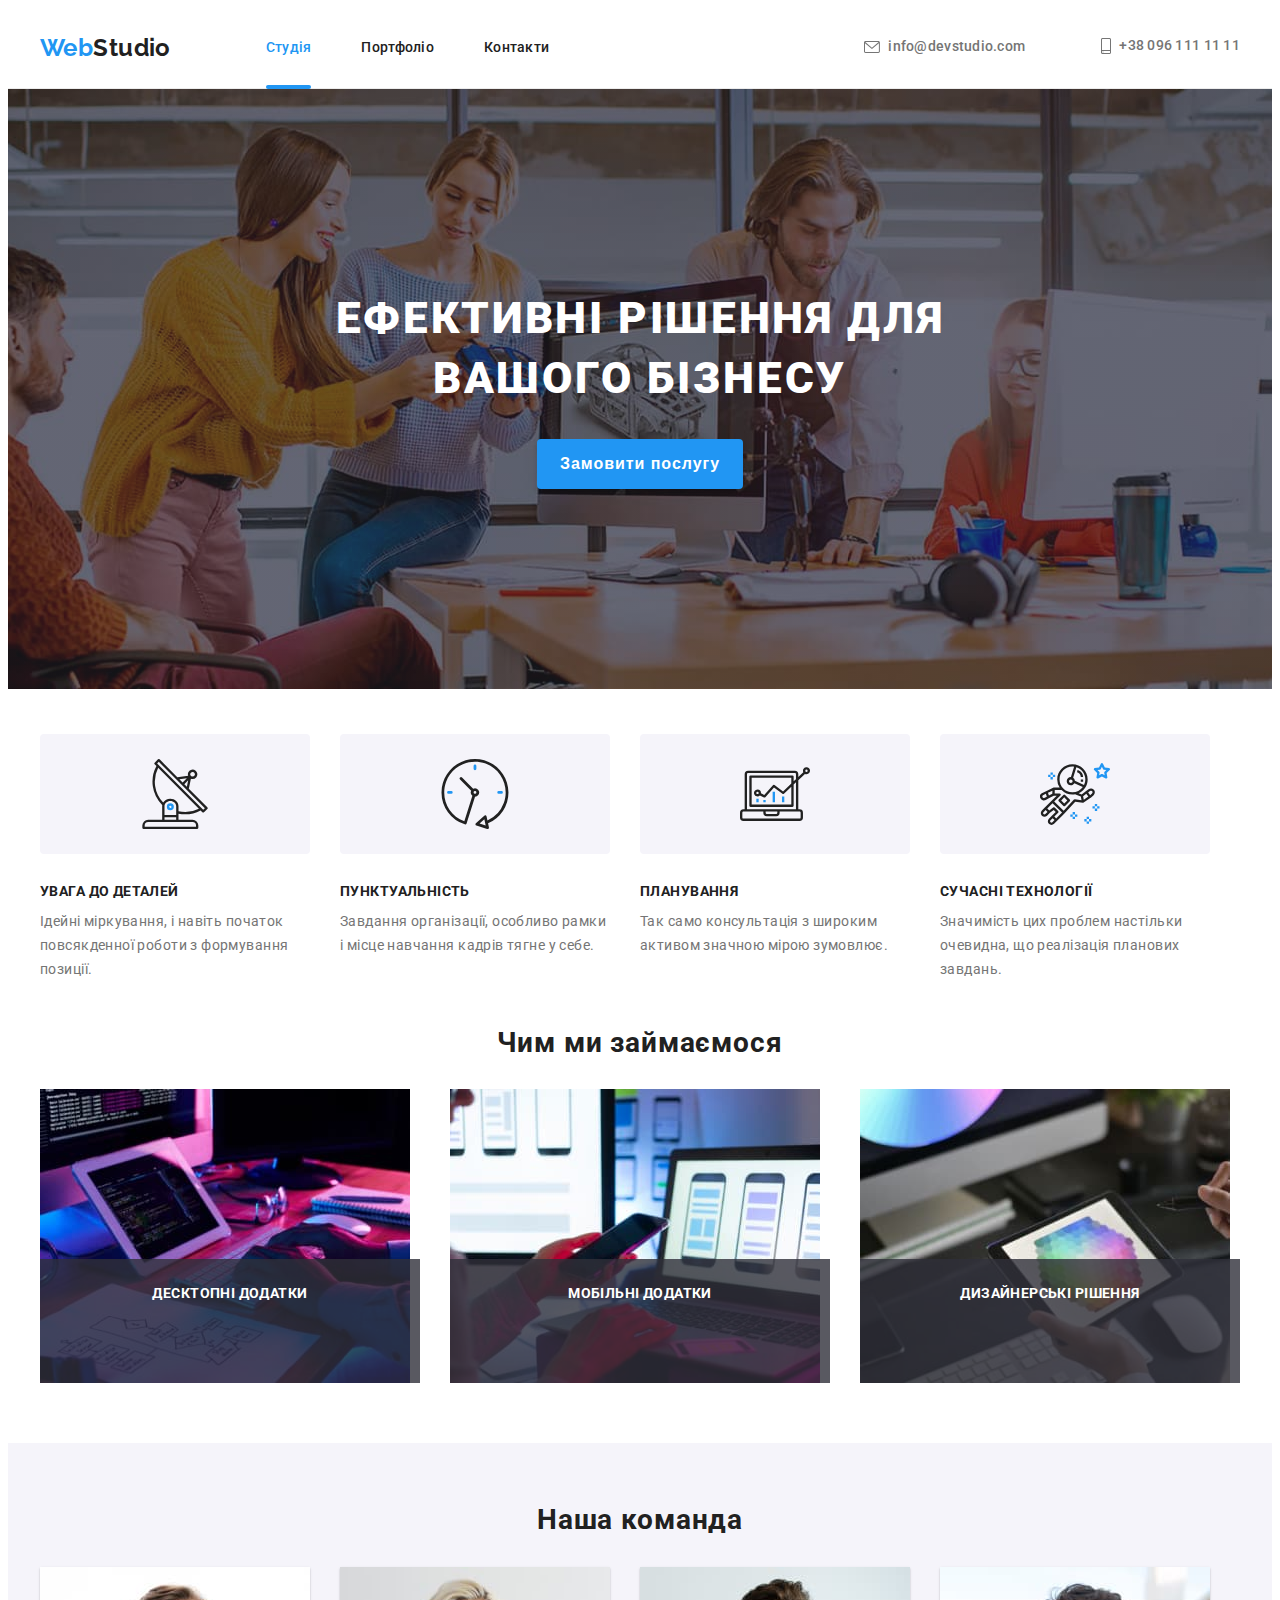
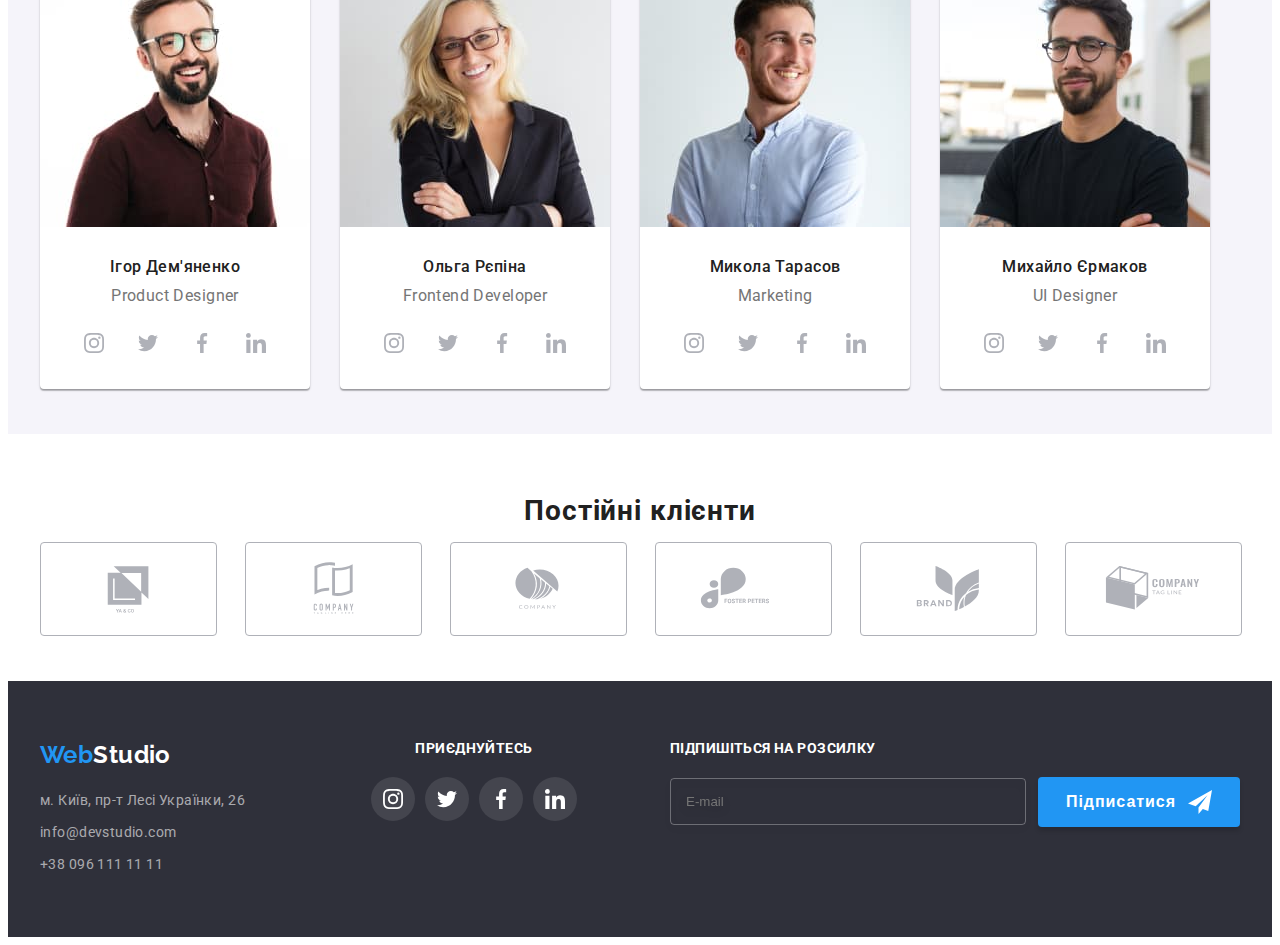
==== commit 49526133: "На перевірку" ====
--- a/index.html
+++ b/index.html
@@ -182,30 +182,66 @@
 					<h2 class="section__title">Чим ми займаємося</h2>
 					<ul class="servise">
 						<li class="servise__item">
-							<img
-								src="./images/studia/services/box1.jpg"
-								alt="процес написания кода"
+							<picture>
+
+								<source
+									srcset="
+										./images/studio/services/services1-desc.jpg 	   1x,
+										./images/studio/services/services1-desc-x2.jpg     2x
+									"
+									media="(min-width:1200px)"
+								>
+
+								<img
+								class="servise__img"
+								src="./images/studio/services/services1-desc.jpg" 
+								alt="фото члена команды"
 								width="370"
 								height="294"
-							/>
+								/>
+							</picture>
 							<p class="servise__text">Десктопні додатки</p>
 						</li>
 						<li class="servise__item">
-							<img
-								src="./images/studia/services/box2.jpg"
-								alt="процес написания приложения"
+							<picture>
+
+								<source
+									srcset="
+										./images/studio/services/services2-desc.jpg 	  1x,
+										./images/studio/services/services2-desc-x2.jpg     2x
+									"
+									media="(min-width:1200px)"
+								>
+
+								<img
+								class="servise__img"
+								src="./images/studio/services/services2-desc.jpg" 
+								alt="фото члена команды"
 								width="370"
 								height="294"
-							/>
+								/>
+							</picture>
 							<p class="servise__text">Мобільні додатки</p>
 						</li>
 						<li class="servise__item">
-							<img
-								src="./images/studia/services/box3.jpg"
-								alt="процес выбора цвета в галерее"
+							<picture>
+
+								<source
+									srcset="
+										./images/studio/services/services3-desc.jpg 	  1x,
+										./images/studio/services/services3-desc-x2.jpg     2x
+									"
+									media="(min-width:1200px)"
+								>
+
+								<img
+								class="servise__img"
+								src="./images/studio/services/services3-desc.jpg"
+								alt="фото члена команды"
 								width="370"
 								height="294"
-							/>
+								/>
+							</picture>
 							<p class="servise__text">Дизайнерські рішення</p>
 						</li>
 					</ul>
@@ -218,13 +254,42 @@
 					<h2 class="section__title">Наша команда</h2>
 					<ul class="team">
 						<li class="team__item">
-							<img
+							<picture>
+
+								<source
+									srcset="
+										./images/studio/team/team1-desc.jpg 	 1x,
+										./images/studio/team/team1-desc-x2.jpg 2x
+									"
+									media="(min-width:1200px)"
+								>
+
+								<source
+									srcset="
+										./images/studio/team/team1-tab.jpg 1x,
+										./images/studio/team/team1-tab-x2.jpg 2x
+									"
+									media="(min-width:768px)"
+								>
+
+								<source
+									srcset="
+										./images/studio/team/team1-mob.jpg 		1x,
+										./images/studio/team/team1-mob-x2.jpg 2x
+									"
+									media="(max-width:767px)"
+								>
+
+								<img
 								class="team__img"
-								src="./images/studia/team/1.jpg"
+								src="./images/studio/team/team1-mob.jpg"
 								alt="фото члена команды"
-								width="270"
-								height="260"
-							/>
+								width="450"
+								height="460"
+								/>
+							</picture>
+
+							
 							<div class="team__description">
 								<h3 class="team__title">Ігор Дем'яненко</h3>
 								<p class="team__text" lang="en">Product Designer</p>
@@ -261,13 +326,40 @@
 							</div>
 						</li>
 						<li class="team__item">
-							<img
+							<picture>
+
+								<source
+									srcset="
+										./images/studio/team/team2-desc.jpg 	 1x,
+										./images/studio/team/team2-desc-x2.jpg 2x
+									"
+									media="(min-width:1200px)"
+								>
+
+								<source
+									srcset="
+										./images/studio/team/team2-tab.jpg 1x,
+										./images/studio/team/team2-tab-x2.jpg 2x
+									"
+									media="(min-width:768px)"
+								>
+
+								<source
+									srcset="
+										./images/studio/team/team2-mob.jpg 		1x,
+										./images/studio/team/team2-mob-x2.jpg 2x
+									"
+									media="(max-width:767px)"
+								>
+
+								<img
 								class="team__img"
-								src="./images/studia/team/2.jpg"
+								src="./images/studio/team/team2-mob.jpg"
 								alt="фото члена команды"
-								width="270"
-								height="260"
-							/>
+								width="450"
+								height="460"
+								/>
+							</picture>
 							<div class="team__description">
 								<h3 class="team__title">Ольга Рєпіна</h3>
 								<p class="team__text" lang="en">Frontend Developer</p>
@@ -304,13 +396,40 @@
 							</div>
 						</li>
 						<li class="team__item">
-							<img
+							<picture>
+
+								<source
+									srcset="
+										./images/studio/team/team3-desc.jpg 	 1x,
+										./images/studio/team/team3-desc-x2.jpg 2x
+									"
+									media="(min-width:1200px)"
+								>
+
+								<source
+									srcset="
+										./images/studio/team/team3-tab.jpg 1x,
+										./images/studio/team/team3-tab-x2.jpg 2x
+									"
+									media="(min-width:768px)"
+								>
+
+								<source
+									srcset="
+										./images/studio/team/team3-mob.jpg 		1x,
+										./images/studio/team/team3-mob-x2.jpg 2x
+									"
+									media="(max-width:767px)"
+								>
+
+								<img
 								class="team__img"
-								src="./images/studia/team/3.jpg"
+								src="./images/studio/team/team3-mob.jpg"
 								alt="фото члена команды"
-								width="270"
-								height="260"
-							/>
+								width="450"
+								height="460"
+								/>
+							</picture>
 							<div class="team__description">
 								<h3 class="team__title">Микола Тарасов</h3>
 								<p class="team__text" lang="en">Marketing</p>
@@ -347,13 +466,40 @@
 							</div>
 						</li>
 						<li class="team__item">
-							<img
+							<picture>
+
+								<source
+									srcset="
+										./images/studio/team/team4-desc.jpg 	 1x,
+										./images/studio/team/team4-desc-x2.jpg 2x
+									"
+									media="(min-width:1200px)"
+								>
+
+								<source
+									srcset="
+										./images/studio/team/team4-tab.jpg 1x,
+										./images/studio/team/team4-tab-x2.jpg 2x
+									"
+									media="(min-width:768px)"
+								>
+
+								<source
+									srcset="
+										./images/studio/team/team4-mob.jpg 		1x,
+										./images/studio/team/team4-mob-x2.jpg 2x
+									"
+									media="(max-width:767px)"
+								>
+
+								<img
 								class="team__img"
-								src="./images/studia/team/4.jpg"
+								src="./images/studio/team/team4-mob.jpg"
 								alt="фото члена команды"
-								width="270"
-								height="260"
-							/>
+								width="450"
+								height="460"
+								/>
+							</picture>
 							<div class="team__description">
 								<h3 class="team__title">Михайло Єрмаков</h3>
 								<p class="team__text" lang="en">UI Designer</p>
--- a/css/main.min.css
+++ b/css/main.min.css
@@ -1 +1 @@
-body{font-family:"Roboto",sans-serif;font-size:14px;letter-spacing:.03em;color:#757575}h1,h2,h3,h4,h5,h6,p{margin:0}ul,ol{margin:0;padding-left:0%;list-style:none}a{text-decoration:none;color:inherit}img{display:block;max-width:100%;height:auto}button{cursor:pointer;border:0;padding:0}.container{position:relative;width:100%;margin:0 auto;padding-left:15px;padding-right:15px}@media screen and (min-width: 480px){.container{width:480px;position:relative}}@media screen and (min-width: 768px){.container{width:768px}}@media screen and (min-width: 1200px){.container{width:1200px}}.container--modal-window{width:100%;margin:0 auto;padding:15px 15px}@media screen and (min-width: 480px){.container--modal-window{padding:93px 15px}}.section{padding-top:60px;padding-bottom:60px}.section--alternative-bg{background-color:#f5f4fa}.section__title{margin-bottom:30px;font-weight:700;font-size:28px;line-height:1.18;text-align:center;letter-spacing:.03em;color:#212121}.section--no-padding-top{padding-top:0;display:none}@media screen and (min-width: 1200px){.section--no-padding-top{display:block}}.socials-list{display:-webkit-box;display:-ms-flexbox;display:flex;-webkit-box-pack:center;-ms-flex-pack:center;justify-content:center}.socials-list__item:not(:last-child){margin-right:10px}.socials-list__link{display:-webkit-box;display:-ms-flexbox;display:flex;width:44px;height:44px;-webkit-box-align:center;-ms-flex-align:center;align-items:center;-webkit-box-pack:center;-ms-flex-pack:center;justify-content:center;border-radius:50%;-webkit-transition:background-color 250ms cubic-bezier(0.4, 0, 0.2, 1);transition:background-color 250ms cubic-bezier(0.4, 0, 0.2, 1)}.socials-list__link:hover,.socials-list__link:focus{background-color:#2196f3}.socials-list__link--dark-bg{background-color:rgba(255,255,255,.1)}.socials-list__icon{fill:#afb1b8;-webkit-transition:fill 250ms cubic-bezier(0.4, 0, 0.2, 1);transition:fill 250ms cubic-bezier(0.4, 0, 0.2, 1)}.socials-list__link:hover .socials-list__icon,.socials-list__link:focus .socials-list__icon{fill:#fff}.socials-list__icon--white-icon{fill:#fff}.is-hidden{opacity:0;pointer-events:none}.agreement__input--visually-hidden,.section__title--visually-hidden{position:absolute;width:1px;height:1px;margin:-1px;border:0;padding:0;white-space:nowrap;-webkit-clip-path:inset(100%);clip-path:inset(100%);clip:rect(0 0 0 0);overflow:hidden}.modal__button,.group-subscription__btn,.hero__btn{-webkit-box-align:center;-ms-flex-align:center;align-items:center;background-color:#2196f3;-webkit-box-shadow:0px 4px 4px rgba(0,0,0,.15);box-shadow:0px 4px 4px rgba(0,0,0,.15);border-radius:4px;font-weight:700;font-size:16px;line-height:1.88;text-align:center;letter-spacing:.06em;color:#fff;-webkit-transition:background-color 250ms cubic-bezier(0.4, 0, 0.2, 1);transition:background-color 250ms cubic-bezier(0.4, 0, 0.2, 1)}.benefits__subtitle{font-weight:700;text-transform:uppercase;color:#212121}.logo{padding-top:16px;padding-bottom:16px;font-family:"Raleway",sans-serif;font-weight:700;font-size:24px;line-height:1.17;color:#2196f3}@media screen and (min-width: 768px){.logo{padding-top:0;padding-bottom:0}}.logo__studio{color:#212121}.logo__studio--white{color:#fff}.backdrop{position:fixed;top:0;left:0;width:100%;height:100%;background-color:rgba(0,0,0,.2);-webkit-transition:opacity 250ms cubic-bezier(0.4, 0, 0.2, 1);transition:opacity 250ms cubic-bezier(0.4, 0, 0.2, 1)}.header{border-bottom:1px solid #ececec}.header__container{display:-webkit-box;display:-ms-flexbox;display:flex;-webkit-box-align:center;-ms-flex-align:center;align-items:center}.menu{display:none}@media screen and (min-width: 768px){.menu{display:-webkit-box;display:-ms-flexbox;display:flex}}.menu-btn{position:absolute;top:10px;right:15px;width:40px;height:40px;background-color:rgba(0,0,0,0)}@media screen and (min-width: 768px){.menu-btn{display:none}}.menu-btn__open{fill:#212121;-webkit-transition:fill 250ms cubic-bezier(0.4, 0, 0.2, 1);transition:fill 250ms cubic-bezier(0.4, 0, 0.2, 1)}.menu-btn__open:hover,.menu-btn__open:focus{fill:#2196f3}.nav{display:none}@media screen and (min-width: 768px){.nav{display:-webkit-box;display:-ms-flexbox;display:flex;margin-left:87px}}@media screen and (min-width: 1200px){.nav{margin-left:95px}}.nav__list{display:-webkit-box;display:-ms-flexbox;display:flex}.nav__item:not(:last-child){margin-right:50px}.nav__link{position:relative;display:block;padding-top:32px;padding-bottom:32px;font-weight:500;font-size:14px;line-height:1.14;letter-spacing:.02em;color:#212121;-webkit-transition:color 250ms cubic-bezier(0.4, 0, 0.2, 1);transition:color 250ms cubic-bezier(0.4, 0, 0.2, 1)}.nav__link:hover,.nav__link:focus{color:#2196f3}.nav__link--indicator{color:#2196f3}.nav__link--indicator::after{position:absolute;bottom:-1px;left:0;content:"";display:block;width:100%;height:4px;background-color:#2196f3;border-radius:2px}.contacts{display:none}@media screen and (min-width: 768px){.contacts{display:-webkit-box;display:-ms-flexbox;display:flex;-webkit-box-orient:vertical;-webkit-box-direction:normal;-ms-flex-direction:column;flex-direction:column;margin-left:96px;-webkit-box-flex:1;-ms-flex-positive:1;flex-grow:1;width:100%}}@media screen and (min-width: 1200px){.contacts{-webkit-box-orient:horizontal;-webkit-box-direction:normal;-ms-flex-direction:row;flex-direction:row;-webkit-box-align:center;-ms-flex-align:center;align-items:center;margin-left:315px}}.contacts__item:not(:last-child){margin-bottom:10px}@media screen and (min-width: 1200px){.contacts__item:not(:last-child){margin-right:30px;margin-bottom:0;-webkit-box-flex:1;-ms-flex-positive:1;flex-grow:1}}.contacts__link{display:-webkit-inline-box;display:-ms-inline-flexbox;display:inline-flex;-webkit-box-align:center;-ms-flex-align:center;align-items:center;font-weight:500;font-size:12px;line-height:1.67;letter-spacing:.02em;height:14px;-webkit-transition:color 250ms cubic-bezier(0.4, 0, 0.2, 1);transition:color 250ms cubic-bezier(0.4, 0, 0.2, 1)}.contacts__link:hover,.contacts__link:focus{color:#2196f3}@media screen and (min-width: 1200px){.contacts__link{font-size:14px;line-height:1.14}}.contacts__icon{margin-right:8px;fill:#757575;-webkit-transition:fill 250ms cubic-bezier(0.4, 0, 0.2, 1);transition:fill 250ms cubic-bezier(0.4, 0, 0.2, 1)}.contacts__link:hover .contacts__icon,.contacts__link:focus .contacts__icon{fill:#2196f3}.menu-btn-close{position:absolute;top:10px;right:15px;width:40px;height:40px;background-color:rgba(0,0,0,0)}.menu-btn-close__icon{fill:#212121;-webkit-transition:fill 250ms cubic-bezier(0.4, 0, 0.2, 1);transition:fill 250ms cubic-bezier(0.4, 0, 0.2, 1)}.menu-btn-close__icon:hover,.menu-btn-close__icon:focus{fill:#2196f3}.mobile-menu{position:fixed;z-index:1;background-color:#fff;top:0;left:0;width:100vw;height:100vh}.mobile-menu__container{position:relative;width:100%;margin-left:auto;margin-right:auto;padding:48px 40px;height:100%;display:-webkit-box;display:-ms-flexbox;display:flex;-webkit-box-orient:vertical;-webkit-box-direction:normal;-ms-flex-direction:column;flex-direction:column;-webkit-box-pack:justify;-ms-flex-pack:justify;justify-content:space-between}@media screen and (min-width: 480px){.mobile-menu__container{width:480px}}.mobile-nav__item:not(:last-child){margin-bottom:32px}.mobile-nav__link{font-weight:500;font-size:30px;line-height:1.17;letter-spacing:.02em;color:#212121;-webkit-transition:color 250ms cubic-bezier(0.4, 0, 0.2, 1);transition:color 250ms cubic-bezier(0.4, 0, 0.2, 1)}@media screen and (min-width: 480px){.mobile-nav__link{font-size:40px}}.mobile-nav__link:hover,.mobile-nav__link:focus{color:#2196f3}.mobile-contacts{margin-bottom:64px}.mobile-contacts__item:not(:last-child){margin-bottom:22px}.mobile-contacts__link{font-weight:500;font-size:20px;line-height:1.17;letter-spacing:.02em}.mobile-contacts__link:hover,.mobile-contacts__link:focus{font-size:24px;color:#2196f3}@media screen and (min-width: 480px){.mobile-contacts__link{font-size:24px}.mobile-contacts__link:hover,.mobile-contacts__link:focus{font-size:34px;color:#2196f3}}.mobile-socials{width:200px;display:-webkit-box;display:-ms-flexbox;display:flex;-ms-flex-wrap:wrap;flex-wrap:wrap;-webkit-box-pack:left;-ms-flex-pack:left;justify-content:left;gap:10px;margin-bottom:70px}@media screen and (min-width: 480px){.mobile-socials{width:100%;margin-bottom:0px}}.mobile-socials__item{display:inline-block}@media screen and (min-width: 480px){.mobile-socials__item:not(:last-child){padding-right:10px;margin-right:10px;border-right:1px solid rgba(33,33,33,.2)}}.mobile-socials__link{font-weight:500;font-size:18px;line-height:1.22;letter-spacing:.02em;color:#2196f3}.hero{background-color:#515151;background-image:-webkit-gradient(linear, left top, right top, from(rgba(47, 48, 58, 0.4)), to(rgba(47, 48, 58, 0.4))),url(../../../images/studia/img-hero.jpeg);background-image:linear-gradient(to right, rgba(47, 48, 58, 0.4), rgba(47, 48, 58, 0.4)),url(../../../images/studia/img-hero.jpeg);background-repeat:no-repeat;background-position:center;background-size:cover}.hero__container{padding-top:118px;padding-bottom:118px;text-align:center}@media screen and (min-width: 768px){.hero__container{padding-top:118px;padding-bottom:118px}}@media screen and (min-width: 1200px){.hero__container{padding-top:200px;padding-bottom:200px}}.hero__title{margin-bottom:30px;font-weight:900;font-size:26px;line-height:1.62;text-align:center;letter-spacing:.06em;text-transform:uppercase;color:#fff}@media screen and (min-width: 1200px){.hero__title{font-size:44px;line-height:1.36}}.hero__btn{padding:10px 23px}.benefits{display:-webkit-box;display:-ms-flexbox;display:flex;-ms-flex-wrap:wrap;flex-wrap:wrap}@media screen and (min-width: 768px){.section__benefits{margin:-15px}}.benefits__item{width:100%;margin-bottom:30px}.benefits__item:nth-last-child(-n+1){margin-bottom:0}@media screen and (min-width: 768px){.benefits__item{width:354px;margin-top:15px;margin-left:15px;margin-bottom:15px;margin-right:15px}.benefits__item:nth-last-child(-n+2){margin-bottom:0}}@media screen and (min-width: 1200px){.benefits__item{width:270px;margin-top:0;margin-left:15px;margin-bottom:0;margin-right:15px}}.benefits__icon{margin-bottom:30px;display:-webkit-box;display:-ms-flexbox;display:flex;width:100%;height:120px;-webkit-box-align:center;-ms-flex-align:center;align-items:center;-webkit-box-pack:center;-ms-flex-pack:center;justify-content:center;background-color:#f5f4fa;border-radius:4px}.benefits__subtitle{margin-bottom:10px;font-size:14px;line-height:1.14;letter-spacing:.03em;text-align:center}@media screen and (min-width: 768px){.benefits__subtitle{text-align:left}}.benefits__text{line-height:1.71}.servise{display:-webkit-box;display:-ms-flexbox;display:flex;gap:30px}.servise__item{position:relative;width:calc((100% - 60px)/3)}.servise__text{position:absolute;left:0;bottom:0;width:100px;height:70px;text-align:center}.team{display:-webkit-box;display:-ms-flexbox;display:flex;-webkit-box-orient:vertical;-webkit-box-direction:normal;-ms-flex-direction:column;flex-direction:column}@media screen and (min-width: 768px){.team{margin-top:-15px;margin-left:-15px;margin-bottom:-15px;margin-right:-15px;-webkit-box-orient:horizontal;-webkit-box-direction:normal;-ms-flex-direction:row;flex-direction:row;-ms-flex-wrap:wrap;flex-wrap:wrap}}.team__item{margin-bottom:30px;padding-bottom:24px;width:100%;background-color:#fff;-webkit-box-shadow:0px 1px 3px rgba(0,0,0,.12),0px 1px 1px rgba(0,0,0,.14),0px 2px 1px rgba(0,0,0,.2);box-shadow:0px 1px 3px rgba(0,0,0,.12),0px 1px 1px rgba(0,0,0,.14),0px 2px 1px rgba(0,0,0,.2);border-radius:0px 0px 4px 4px}@media screen and (min-width: 768px){.team__item{width:354px;margin:15px}}@media screen and (min-width: 1200px){.team__item{width:270px;margin-top:15px;margin-bottom:0}}.team__img{display:block;width:450px;height:460px;margin-bottom:30px}@media screen and (min-width: 768px){.team__img{width:354px;height:374px}}@media screen and (min-width: 1200px){.team__img{width:270px;height:260px}}.team__title{margin-bottom:10px;font-weight:500;font-size:16px;line-height:1.19;text-align:center;color:#212121}.team__text{margin-bottom:16px;font-size:16px;line-height:1.19;text-align:center}.clients{display:-webkit-box;display:-ms-flexbox;display:flex;-ms-flex-wrap:wrap;flex-wrap:wrap;-webkit-box-pack:center;-ms-flex-pack:center;justify-content:center;margin:-15px;gap:30px}.clients__item{-ms-flex-preferred-size:calc((100% - 60px)/2);flex-basis:calc((100% - 60px)/2)}@media screen and (min-width: 768px){.clients__item{-ms-flex-preferred-size:calc((100% - 90px)/3);flex-basis:calc((100% - 90px)/3)}}@media screen and (min-width: 1200px){.clients__item{-ms-flex-preferred-size:calc((100% - 180px)/6);flex-basis:calc((100% - 180px)/6)}}.clients__link{display:-webkit-inline-box;display:-ms-inline-flexbox;display:inline-flex;-webkit-box-align:center;-ms-flex-align:center;align-items:center;-webkit-box-pack:center;-ms-flex-pack:center;justify-content:center;width:100%;height:92px;border:1px solid #afb1b8;border-radius:4px;-webkit-transition:border 250ms cubic-bezier(0.4, 0, 0.2, 1);transition:border 250ms cubic-bezier(0.4, 0, 0.2, 1)}.clients__link:hover,.clients__link:focus{border:1px solid #2196f3}.clients__icon{fill:#afb1b8;-webkit-transition:fill 250ms cubic-bezier(0.4, 0, 0.2, 1);transition:fill 250ms cubic-bezier(0.4, 0, 0.2, 1)}.clients__link:hover .clients__icon,.clients__link:focus .clients__icon{fill:#2196f3}.footer{background-color:#2f303a}.footer__container{display:-webkit-box;display:-ms-flexbox;display:flex;-webkit-box-orient:vertical;-webkit-box-direction:normal;-ms-flex-direction:column;flex-direction:column;-webkit-box-align:center;-ms-flex-align:center;align-items:center;width:100%;margin:0 auto;padding-left:15px;padding-right:15px}@media screen and (min-width: 768px){.footer__container{width:768px;-webkit-box-orient:horizontal;-webkit-box-direction:normal;-ms-flex-direction:row;flex-direction:row;-ms-flex-wrap:wrap;flex-wrap:wrap;-webkit-box-align:start;-ms-flex-align:start;align-items:flex-start;-webkit-box-pack:center;-ms-flex-pack:center;justify-content:center}}@media screen and (min-width: 1200px){.footer__container{width:1200px}}.group-contacts{display:-webkit-box;display:-ms-flexbox;display:flex;-webkit-box-orient:vertical;-webkit-box-direction:normal;-ms-flex-direction:column;flex-direction:column;-webkit-box-align:center;-ms-flex-align:center;align-items:center;margin-bottom:60px;width:auto}@media screen and (min-width: 1200px){.group-contacts{margin-bottom:0;-webkit-box-align:start;-ms-flex-align:start;align-items:start;-webkit-box-flex:1;-ms-flex-positive:1;flex-grow:1}}.footer__logo{margin-bottom:20px}.group-contacts__list{display:-webkit-box;display:-ms-flexbox;display:flex;-webkit-box-orient:vertical;-webkit-box-direction:normal;-ms-flex-direction:column;flex-direction:column;-webkit-box-align:center;-ms-flex-align:center;align-items:center}@media screen and (min-width: 1200px){.group-contacts__list{-webkit-box-align:start;-ms-flex-align:start;align-items:start}}.group-contacts__item:not(:last-child){margin-bottom:8px}.group-contacts__link{font-style:normal;line-height:1.71;color:rgba(255,255,255,.6);-webkit-transition:color 250ms cubic-bezier(0.4, 0, 0.2, 1);transition:color 250ms cubic-bezier(0.4, 0, 0.2, 1)}.group-contacts__link:hover,.group-contacts__link:focus{color:#fff}.group-socials{display:-webkit-box;display:-ms-flexbox;display:flex;-webkit-box-orient:vertical;-webkit-box-direction:normal;-ms-flex-direction:column;flex-direction:column;-webkit-box-align:center;-ms-flex-align:center;align-items:center;margin-bottom:60px}@media screen and (min-width: 768px){.group-socials{margin-left:165px}}@media screen and (min-width: 1200px){.group-socials{margin-bottom:0;margin-left:70px}}.group-socials__call{margin-bottom:20px;line-height:1.14;text-transform:uppercase;color:#fff}.group-subscription{display:-webkit-box;display:-ms-flexbox;display:flex;-webkit-box-orient:vertical;-webkit-box-direction:normal;-ms-flex-direction:column;flex-direction:column;-webkit-box-align:center;-ms-flex-align:center;align-items:center;width:100%}@media screen and (min-width: 1200px){.group-subscription{display:block;width:570px;margin-left:93px}}.group-subscription__call{display:block;margin-bottom:20px;line-height:1.14;text-transform:uppercase;color:#fff}.group-subscription__form{display:-webkit-box;display:-ms-flexbox;display:flex;-webkit-box-orient:vertical;-webkit-box-direction:normal;-ms-flex-direction:column;flex-direction:column;-webkit-box-align:center;-ms-flex-align:center;align-items:center;width:100%}@media screen and (min-width: 480px){.group-subscription__form{width:450px}}@media screen and (min-width: 1200px){.group-subscription__form{-webkit-box-orient:horizontal;-webkit-box-direction:normal;-ms-flex-direction:row;flex-direction:row;width:570px}}.group-subscription__input{margin-bottom:20px;width:100%;padding:15px;background-color:rgba(0,0,0,0);border:1px solid rgba(255,255,255,.3);-webkit-filter:drop-shadow(0px 4px 4px rgba(0, 0, 0, 0.15));filter:drop-shadow(0px 4px 4px rgba(0, 0, 0, 0.15));border-radius:4px}@media screen and (min-width: 768px){.group-subscription__input{width:450px}}@media screen and (min-width: 1200px){.group-subscription__input{margin-bottom:0;margin-right:12px;width:358px}}.group-subscription__btn{display:-webkit-box;display:-ms-flexbox;display:flex;-webkit-box-align:center;-ms-flex-align:center;align-items:center;padding:10px 28px}.group-subscription__icon{margin-left:12px;fill:#fff}.filter{display:-webkit-box;display:-ms-flexbox;display:flex;-ms-flex-wrap:wrap;flex-wrap:wrap;max-width:326px;margin-bottom:40px}@media screen and (min-width: 768px){.filter{max-width:575px;margin-bottom:30px;-webkit-box-pack:center;-ms-flex-pack:center;justify-content:center;margin-left:auto;margin-right:auto}}.filter__item:not(:last-child){margin-right:8px}@media screen and (max-width: 767px){.filter__item:not(:nth-child(n+4)){margin-bottom:15px}}.filter__btn{padding:6px 22px;border-radius:4px;font-weight:500;font-size:16px;line-height:1.62;text-align:center;color:#212121;-webkit-transition:color 250ms cubic-bezier(0.4, 0, 0.2, 1),background-color 250ms cubic-bezier(0.4, 0, 0.2, 1),-webkit-box-shadow 250ms cubic-bezier(0.4, 0, 0.2, 1);transition:color 250ms cubic-bezier(0.4, 0, 0.2, 1),background-color 250ms cubic-bezier(0.4, 0, 0.2, 1),-webkit-box-shadow 250ms cubic-bezier(0.4, 0, 0.2, 1);transition:color 250ms cubic-bezier(0.4, 0, 0.2, 1),background-color 250ms cubic-bezier(0.4, 0, 0.2, 1),box-shadow 250ms cubic-bezier(0.4, 0, 0.2, 1);transition:color 250ms cubic-bezier(0.4, 0, 0.2, 1),background-color 250ms cubic-bezier(0.4, 0, 0.2, 1),box-shadow 250ms cubic-bezier(0.4, 0, 0.2, 1),-webkit-box-shadow 250ms cubic-bezier(0.4, 0, 0.2, 1)}.filter__btn:hover,.filter__btn:focus{color:#fff;background-color:#2196f3;-webkit-box-shadow:0px 3px 1px rgba(0,0,0,.1),0px 1px 2px rgba(0,0,0,.08),0px 2px 2px rgba(0,0,0,.12);box-shadow:0px 3px 1px rgba(0,0,0,.1),0px 1px 2px rgba(0,0,0,.08),0px 2px 2px rgba(0,0,0,.12)}.works{display:-webkit-box;display:-ms-flexbox;display:flex;-ms-flex-wrap:wrap;flex-wrap:wrap;gap:30px;-webkit-box-flex:1;-ms-flex-positive:1;flex-grow:1}.works__item{-ms-flex-preferred-size:100%;flex-basis:100%}@media screen and (min-width: 768px){.works__item{-ms-flex-preferred-size:calc((100% - 60px)/2);flex-basis:calc((100% - 60px)/2)}}@media screen and (min-width: 1200px){.works__item{-ms-flex-preferred-size:calc((100% - 90px)/3);flex-basis:calc((100% - 90px)/3)}}.works__link{display:-webkit-box;display:-ms-flexbox;display:flex;-webkit-box-orient:vertical;-webkit-box-direction:normal;-ms-flex-direction:column;flex-direction:column;height:100%;-webkit-transition:-webkit-box-shadow 250ms cubic-bezier(0.4, 0, 0.2, 1);transition:-webkit-box-shadow 250ms cubic-bezier(0.4, 0, 0.2, 1);transition:box-shadow 250ms cubic-bezier(0.4, 0, 0.2, 1);transition:box-shadow 250ms cubic-bezier(0.4, 0, 0.2, 1), -webkit-box-shadow 250ms cubic-bezier(0.4, 0, 0.2, 1)}.works__link:hover,.works__link:focus{-webkit-box-shadow:0px 1px 1px rgba(0,0,0,.12),0px 4px 4px rgba(0,0,0,.06),1px 4px 6px rgba(0,0,0,.16);box-shadow:0px 1px 1px rgba(0,0,0,.12),0px 4px 4px rgba(0,0,0,.06),1px 4px 6px rgba(0,0,0,.16)}.works__img{width:100%;height:294px}.popup-item{position:relative;overflow:hidden}.popup-item__text{position:absolute;top:100%;left:0;width:100%;height:294px;padding-right:24px;padding-left:24px;display:-webkit-box;display:-ms-flexbox;display:flex;-webkit-box-align:center;-ms-flex-align:center;align-items:center;font-size:18px;line-height:1.56;letter-spacing:.03em;color:#fff;background-color:rgba(33,150,243,.9);-webkit-transition:top 250ms cubic-bezier(0.4, 0, 0.2, 1);transition:top 250ms cubic-bezier(0.4, 0, 0.2, 1)}.works__link:hover .popup-item__text,.works__link:focus .popup-item__text{top:0}.works__description{-webkit-box-flex:1;-ms-flex-positive:1;flex-grow:1;padding:20px 24px;border-right:1px solid #eee;border-bottom:1px solid #eee;border-left:1px solid #eee}.works__subtitle{font-weight:700;font-size:18px;line-height:2;letter-spacing:.06em;color:#212121}.works__text{font-size:16px;line-height:1.88;color:#757575}.modal{position:relative;display:-webkit-box;display:-ms-flexbox;display:flex;margin:0 auto;-webkit-box-orient:vertical;-webkit-box-direction:normal;-ms-flex-direction:column;flex-direction:column;-webkit-box-align:center;-ms-flex-align:center;align-items:center;max-width:450px;padding:40px;background-color:#fff}@media screen and (min-width: 1200px){.modal{max-width:528px;min-height:581px}}.btn-close{position:absolute;display:-webkit-box;display:-ms-flexbox;display:flex;-webkit-box-align:center;-ms-flex-align:center;align-items:center;-webkit-box-pack:center;-ms-flex-pack:center;justify-content:center;top:8px;right:8px;width:30px;height:30px;border-radius:50%;border:1px solid rgba(0,0,0,.1);background-color:rgba(0,0,0,0)}.btn-close__icon{fill:#000;-webkit-transition:fill 250ms cubic-bezier(0.4, 0, 0.2, 1);transition:fill 250ms cubic-bezier(0.4, 0, 0.2, 1)}.btn-close:hover .btn-close__icon,.btn-close:focus .btn-close__icon{fill:#2196f3}.modal__call{margin-bottom:7px;font-size:14px;line-height:1.5;letter-spacing:.03em;text-align:center;color:#212121}@media screen and (min-width: 480px){.modal__call{margin-bottom:12px;font-size:20px}}@media screen and (min-width: 1200px){.modal__call{font-size:20px;line-height:1.15}}.modal__form{width:100%;display:-webkit-box;display:-ms-flexbox;display:flex;-webkit-box-orient:vertical;-webkit-box-direction:normal;-ms-flex-direction:column;flex-direction:column;-webkit-box-align:center;-ms-flex-align:center;align-items:center}.date{position:relative;margin-bottom:10px;width:100%}.date__icon{position:absolute;fill:#212121;bottom:11px;left:12px;-webkit-transition:fill 250ms cubic-bezier(0.4, 0, 0.2, 1);transition:fill 250ms cubic-bezier(0.4, 0, 0.2, 1)}.date:focus-within .date__icon{fill:#2196f3}.date__name{display:block;margin-bottom:2px;font-size:10px;line-height:1.67;letter-spacing:.01em}@media screen and (min-width: 480px){.date__name{font-size:12px;margin-bottom:4px}}.date__input{width:100%;height:40px;padding-left:42px;border:1px solid rgba(33,33,33,.2);border-radius:4px;-webkit-transition:border 250ms cubic-bezier(0.4, 0, 0.2, 1);transition:border 250ms cubic-bezier(0.4, 0, 0.2, 1)}.date:focus-within .date__input{border:1px solid #2196f3}.comment{width:100%;margin-bottom:10px}@media screen and (min-width: 480px){.comment{margin-bottom:20px}}.comment__name{display:block;margin-bottom:2px;font-size:10px;line-height:1.67;letter-spacing:.01em}@media screen and (min-width: 480px){.comment__name{margin-bottom:4px;font-size:12px}}.comment__input{width:100%;height:80px;border:1px solid rgba(33,33,33,.2);border-radius:4px;padding:12px 16px}@media screen and (min-width: 480px){.comment__input{height:120px}}.comment__input::-webkit-input-placeholder{line-height:1.14;letter-spacing:.01em;color:rgba(117,117,117,.5)}.comment__input::-moz-placeholder{line-height:1.14;letter-spacing:.01em;color:rgba(117,117,117,.5)}.comment__input:-ms-input-placeholder{line-height:1.14;letter-spacing:.01em;color:rgba(117,117,117,.5)}.comment__input::-ms-input-placeholder{line-height:1.14;letter-spacing:.01em;color:rgba(117,117,117,.5)}.comment__input::placeholder{line-height:1.14;letter-spacing:.01em;color:rgba(117,117,117,.5)}@media screen and (min-width: 1200px){.comment__input::-webkit-input-placeholder{font-size:12px;line-height:1.17}.comment__input::-moz-placeholder{font-size:12px;line-height:1.17}.comment__input:-ms-input-placeholder{font-size:12px;line-height:1.17}.comment__input::-ms-input-placeholder{font-size:12px;line-height:1.17}.comment__input::placeholder{font-size:12px;line-height:1.17}}.agreement{position:relative;display:-webkit-box;display:-ms-flexbox;display:flex;-webkit-box-align:center;-ms-flex-align:center;align-items:center;margin-bottom:15px}@media screen and (min-width: 480px){.agreement{margin-bottom:30px}}.agreement__input:focus+.agreement__icon{outline:2px solid #005fcc;outline-width:1px}.agreement__input:checked+.agreement__icon{background-color:#2196f3;border:2px solid #2196f3}.agreement__input:checked+.agreement__icon .agreement__active{fill:#fff}.agreement__icon{position:relative;display:block;width:13px;height:13px;border:2px solid #212121;border-radius:2px;-webkit-transition:background-color 2500ms cubic-bezier(0.4, 0, 0.2, 1);transition:background-color 2500ms cubic-bezier(0.4, 0, 0.2, 1);-webkit-transition:border 250ms cubic-bezier(0.4, 0, 0.2, 1);transition:border 250ms cubic-bezier(0.4, 0, 0.2, 1)}@media screen and (min-width: 480px){.agreement__icon{width:16px;height:15px}}.agreement__active{position:absolute;bottom:-3px;left:-4px;fill:rgba(0,0,0,0)}@media screen and (min-width: 480px){.agreement__active{bottom:-2px;left:-3px}}.agreement__text{width:100%;margin-left:8px;font-size:12px;line-height:1.17}@media screen and (min-width: 1200px){.agreement__text{font-size:14px;line-height:1.71}}.agreement__link{text-decoration:underline;color:#2196f3}.modal__button{padding:5px 32px}@media screen and (min-width: 480px){.modal__button{padding:10px 52px}}.modal__button:hover,.modal__button:focus{background-color:#188ce8}/*# sourceMappingURL=main.min.css.map */+body{font-family:"Roboto",sans-serif;font-size:14px;letter-spacing:.03em;color:#757575}h1,h2,h3,h4,h5,h6,p{margin:0}ul,ol{margin:0;padding-left:0%;list-style:none}a{text-decoration:none;color:inherit}img{display:block;height:auto}button{cursor:pointer;border:0;padding:0}.container{position:relative;width:100%;margin:0 auto;padding-left:15px;padding-right:15px}@media screen and (min-width: 480px){.container{width:480px;position:relative}}@media screen and (min-width: 768px){.container{width:768px}}@media screen and (min-width: 1200px){.container{width:1200px}}.container--modal-window{width:100%;margin:0 auto;padding:15px 15px}@media screen and (min-width: 480px){.container--modal-window{padding:93px 15px}}.section{padding-top:60px;padding-bottom:60px}.section--alternative-bg{background-color:#f5f4fa}.section__title{margin-bottom:30px;font-weight:700;font-size:28px;line-height:1.18;text-align:center;letter-spacing:.03em;color:#212121}.section--no-padding-top{padding-top:0;display:none}@media screen and (min-width: 1200px){.section--no-padding-top{display:block}}.socials-list{display:-webkit-box;display:-ms-flexbox;display:flex;-webkit-box-pack:center;-ms-flex-pack:center;justify-content:center}.socials-list__item:not(:last-child){margin-right:10px}.socials-list__link{display:-webkit-box;display:-ms-flexbox;display:flex;width:44px;height:44px;-webkit-box-align:center;-ms-flex-align:center;align-items:center;-webkit-box-pack:center;-ms-flex-pack:center;justify-content:center;border-radius:50%;-webkit-transition:background-color 250ms cubic-bezier(0.4, 0, 0.2, 1);transition:background-color 250ms cubic-bezier(0.4, 0, 0.2, 1)}.socials-list__link:hover,.socials-list__link:focus{background-color:#2196f3}.socials-list__link--dark-bg{background-color:rgba(255,255,255,.1)}.socials-list__icon{fill:#afb1b8;-webkit-transition:fill 250ms cubic-bezier(0.4, 0, 0.2, 1);transition:fill 250ms cubic-bezier(0.4, 0, 0.2, 1)}.socials-list__link:hover .socials-list__icon,.socials-list__link:focus .socials-list__icon{fill:#fff}.socials-list__icon--white-icon{fill:#fff}.is-hidden{opacity:0;pointer-events:none}.agreement__input--visually-hidden,.section__title--visually-hidden{position:absolute;width:1px;height:1px;margin:-1px;border:0;padding:0;white-space:nowrap;-webkit-clip-path:inset(100%);clip-path:inset(100%);clip:rect(0 0 0 0);overflow:hidden}.modal__button,.group-subscription__btn,.hero__btn{-webkit-box-align:center;-ms-flex-align:center;align-items:center;background-color:#2196f3;-webkit-box-shadow:0px 4px 4px rgba(0,0,0,.15);box-shadow:0px 4px 4px rgba(0,0,0,.15);border-radius:4px;font-weight:700;font-size:16px;line-height:1.88;text-align:center;letter-spacing:.06em;color:#fff;-webkit-transition:background-color 250ms cubic-bezier(0.4, 0, 0.2, 1);transition:background-color 250ms cubic-bezier(0.4, 0, 0.2, 1)}.benefits__subtitle{font-weight:700;text-transform:uppercase;color:#212121}.logo{padding-top:16px;padding-bottom:16px;font-family:"Raleway",sans-serif;font-weight:700;font-size:24px;line-height:1.17;color:#2196f3}@media screen and (min-width: 768px){.logo{padding-top:0;padding-bottom:0}}.logo__studio{color:#212121}.logo__studio--white{color:#fff}.backdrop{position:fixed;top:0;left:0;width:100%;height:100%;background-color:rgba(0,0,0,.2);-webkit-transition:opacity 250ms cubic-bezier(0.4, 0, 0.2, 1);transition:opacity 250ms cubic-bezier(0.4, 0, 0.2, 1)}.header{border-bottom:1px solid #ececec}.header__container{display:-webkit-box;display:-ms-flexbox;display:flex;-webkit-box-align:center;-ms-flex-align:center;align-items:center}.menu{display:none}@media screen and (min-width: 768px){.menu{display:-webkit-box;display:-ms-flexbox;display:flex}}.menu-btn{position:absolute;top:10px;right:15px;width:40px;height:40px;background-color:rgba(0,0,0,0)}@media screen and (min-width: 768px){.menu-btn{display:none}}.menu-btn__open{fill:#212121;-webkit-transition:fill 250ms cubic-bezier(0.4, 0, 0.2, 1);transition:fill 250ms cubic-bezier(0.4, 0, 0.2, 1)}.menu-btn__open:hover,.menu-btn__open:focus{fill:#2196f3}.nav{display:none}@media screen and (min-width: 768px){.nav{display:-webkit-box;display:-ms-flexbox;display:flex;margin-left:87px}}@media screen and (min-width: 1200px){.nav{margin-left:95px}}.nav__list{display:-webkit-box;display:-ms-flexbox;display:flex}.nav__item:not(:last-child){margin-right:50px}.nav__link{position:relative;display:block;padding-top:32px;padding-bottom:32px;font-weight:500;font-size:14px;line-height:1.14;letter-spacing:.02em;color:#212121;-webkit-transition:color 250ms cubic-bezier(0.4, 0, 0.2, 1);transition:color 250ms cubic-bezier(0.4, 0, 0.2, 1)}.nav__link:hover,.nav__link:focus{color:#2196f3}.nav__link--indicator{color:#2196f3}.nav__link--indicator::after{position:absolute;bottom:-1px;left:0;content:"";display:block;width:100%;height:4px;background-color:#2196f3;border-radius:2px}.contacts{display:none}@media screen and (min-width: 768px){.contacts{display:-webkit-box;display:-ms-flexbox;display:flex;-webkit-box-orient:vertical;-webkit-box-direction:normal;-ms-flex-direction:column;flex-direction:column;margin-left:96px;-webkit-box-flex:1;-ms-flex-positive:1;flex-grow:1;width:100%}}@media screen and (min-width: 1200px){.contacts{-webkit-box-orient:horizontal;-webkit-box-direction:normal;-ms-flex-direction:row;flex-direction:row;-webkit-box-align:center;-ms-flex-align:center;align-items:center;margin-left:315px}}.contacts__item:not(:last-child){margin-bottom:10px}@media screen and (min-width: 1200px){.contacts__item:not(:last-child){margin-right:30px;margin-bottom:0;-webkit-box-flex:1;-ms-flex-positive:1;flex-grow:1}}.contacts__link{display:-webkit-inline-box;display:-ms-inline-flexbox;display:inline-flex;-webkit-box-align:center;-ms-flex-align:center;align-items:center;font-weight:500;font-size:12px;line-height:1.67;letter-spacing:.02em;height:14px;-webkit-transition:color 250ms cubic-bezier(0.4, 0, 0.2, 1);transition:color 250ms cubic-bezier(0.4, 0, 0.2, 1)}.contacts__link:hover,.contacts__link:focus{color:#2196f3}@media screen and (min-width: 1200px){.contacts__link{font-size:14px;line-height:1.14}}.contacts__icon{margin-right:8px;fill:#757575;-webkit-transition:fill 250ms cubic-bezier(0.4, 0, 0.2, 1);transition:fill 250ms cubic-bezier(0.4, 0, 0.2, 1)}.contacts__link:hover .contacts__icon,.contacts__link:focus .contacts__icon{fill:#2196f3}.menu-btn-close{position:absolute;top:10px;right:15px;width:40px;height:40px;background-color:rgba(0,0,0,0)}.menu-btn-close__icon{fill:#212121;-webkit-transition:fill 250ms cubic-bezier(0.4, 0, 0.2, 1);transition:fill 250ms cubic-bezier(0.4, 0, 0.2, 1)}.menu-btn-close__icon:hover,.menu-btn-close__icon:focus{fill:#2196f3}.mobile-menu{position:fixed;z-index:1;background-color:#fff;top:0;left:0;width:100vw;height:100vh}.mobile-menu__container{position:relative;width:100%;margin-left:auto;margin-right:auto;padding:48px 40px;height:100%;display:-webkit-box;display:-ms-flexbox;display:flex;-webkit-box-orient:vertical;-webkit-box-direction:normal;-ms-flex-direction:column;flex-direction:column;-webkit-box-pack:justify;-ms-flex-pack:justify;justify-content:space-between}@media screen and (min-width: 480px){.mobile-menu__container{width:480px}}.mobile-nav__item:not(:last-child){margin-bottom:32px}.mobile-nav__link{font-weight:500;font-size:30px;line-height:1.17;letter-spacing:.02em;color:#212121;-webkit-transition:color 250ms cubic-bezier(0.4, 0, 0.2, 1);transition:color 250ms cubic-bezier(0.4, 0, 0.2, 1)}@media screen and (min-width: 480px){.mobile-nav__link{font-size:40px}}.mobile-nav__link:hover,.mobile-nav__link:focus{color:#2196f3}.mobile-contacts{margin-bottom:64px}.mobile-contacts__item:not(:last-child){margin-bottom:22px}.mobile-contacts__link{font-weight:500;font-size:20px;line-height:1.17;letter-spacing:.02em}.mobile-contacts__link:hover,.mobile-contacts__link:focus{font-size:24px;color:#2196f3}@media screen and (min-width: 480px){.mobile-contacts__link{font-size:24px}.mobile-contacts__link:hover,.mobile-contacts__link:focus{font-size:34px;color:#2196f3}}.mobile-socials{width:200px;display:-webkit-box;display:-ms-flexbox;display:flex;-ms-flex-wrap:wrap;flex-wrap:wrap;-webkit-box-pack:left;-ms-flex-pack:left;justify-content:left;gap:10px;margin-bottom:70px}@media screen and (min-width: 480px){.mobile-socials{width:100%;margin-bottom:0px}}.mobile-socials__item{display:inline-block}@media screen and (min-width: 480px){.mobile-socials__item:not(:last-child){padding-right:10px;margin-right:10px;border-right:1px solid rgba(33,33,33,.2)}}.mobile-socials__link{font-weight:500;font-size:18px;line-height:1.22;letter-spacing:.02em;color:#2196f3}.hero{background-color:#515151;background-image:-webkit-gradient(linear, left top, right top, from(rgba(47, 48, 58, 0.4)), to(rgba(47, 48, 58, 0.4))),url(../../../images/studio/hero-mob.jpg);background-image:linear-gradient(to right, rgba(47, 48, 58, 0.4), rgba(47, 48, 58, 0.4)),url(../../../images/studio/hero-mob.jpg);background-repeat:no-repeat;background-position:center;background-size:cover}@media(min-device-pixel-ratio: 2),(-webkit-min-device-pixel-ratio: 2),(min-resolution: 192dpi),(min-resolution: 2dppx){.hero{background-image:-webkit-gradient(linear, left top, right top, from(rgba(47, 48, 58, 0.4)), to(rgba(47, 48, 58, 0.4))),url(../../../images/studio/hero-mob-x2.jpg);background-image:linear-gradient(to right, rgba(47, 48, 58, 0.4), rgba(47, 48, 58, 0.4)),url(../../../images/studio/hero-mob-x2.jpg)}}@media screen and (min-width: 768px){.hero{background-image:-webkit-gradient(linear, left top, right top, from(rgba(47, 48, 58, 0.4)), to(rgba(47, 48, 58, 0.4))),url(../../../images/studio/hero-tab.jpg);background-image:linear-gradient(to right, rgba(47, 48, 58, 0.4), rgba(47, 48, 58, 0.4)),url(../../../images/studio/hero-tab.jpg)}}@media screen and (min-width: 768px)and (min-device-pixel-ratio: 2),screen and (min-width: 768px)and (-webkit-min-device-pixel-ratio: 2),screen and (min-width: 768px)and (min-resolution: 192dpi),screen and (min-width: 768px)and (min-resolution: 2dppx){.hero{background-image:-webkit-gradient(linear, left top, right top, from(rgba(47, 48, 58, 0.4)), to(rgba(47, 48, 58, 0.4))),url(../../../images/studio/hero-tab-x2.jpg);background-image:linear-gradient(to right, rgba(47, 48, 58, 0.4), rgba(47, 48, 58, 0.4)),url(../../../images/studio/hero-tab-x2.jpg)}}@media screen and (min-width: 1200px){.hero{background-image:-webkit-gradient(linear, left top, right top, from(rgba(47, 48, 58, 0.4)), to(rgba(47, 48, 58, 0.4))),url(../../../images/studio/hero-desc.jpg);background-image:linear-gradient(to right, rgba(47, 48, 58, 0.4), rgba(47, 48, 58, 0.4)),url(../../../images/studio/hero-desc.jpg)}}@media screen and (min-width: 1200px)and (min-device-pixel-ratio: 2),screen and (min-width: 1200px)and (-webkit-min-device-pixel-ratio: 2),screen and (min-width: 1200px)and (min-resolution: 192dpi),screen and (min-width: 1200px)and (min-resolution: 2dppx){.hero{background-image:-webkit-gradient(linear, left top, right top, from(rgba(47, 48, 58, 0.4)), to(rgba(47, 48, 58, 0.4))),url(../../../images/studio/hero-desc-x2.jpg);background-image:linear-gradient(to right, rgba(47, 48, 58, 0.4), rgba(47, 48, 58, 0.4)),url(../../../images/studio/hero-desc-x2.jpg)}}.hero__container{padding-top:118px;padding-bottom:118px;text-align:center}@media screen and (min-width: 768px){.hero__container{padding-top:118px;padding-bottom:118px}}@media screen and (min-width: 1200px){.hero__container{padding-top:200px;padding-bottom:200px}}.hero__title{margin-bottom:30px;font-weight:900;font-size:26px;line-height:1.62;text-align:center;letter-spacing:.06em;text-transform:uppercase;color:#fff}@media screen and (min-width: 1200px){.hero__title{font-size:44px;line-height:1.36}}.hero__btn{padding:10px 23px}.benefits{display:-webkit-box;display:-ms-flexbox;display:flex;-ms-flex-wrap:wrap;flex-wrap:wrap}@media screen and (min-width: 768px){.section__benefits{margin:-15px}}.benefits__item{width:100%;margin-bottom:30px}.benefits__item:nth-last-child(-n+1){margin-bottom:0}@media screen and (min-width: 768px){.benefits__item{width:354px;margin-top:15px;margin-left:15px;margin-bottom:15px;margin-right:15px}.benefits__item:nth-last-child(-n+2){margin-bottom:0}}@media screen and (min-width: 1200px){.benefits__item{width:270px;margin-top:0;margin-left:15px;margin-bottom:0;margin-right:15px}}.benefits__icon{margin-bottom:30px;display:-webkit-box;display:-ms-flexbox;display:flex;width:100%;height:120px;-webkit-box-align:center;-ms-flex-align:center;align-items:center;-webkit-box-pack:center;-ms-flex-pack:center;justify-content:center;background-color:#f5f4fa;border-radius:4px}.benefits__subtitle{margin-bottom:10px;font-size:14px;line-height:1.14;letter-spacing:.03em;text-align:center}@media screen and (min-width: 768px){.benefits__subtitle{text-align:left}}.benefits__text{line-height:1.71}.servise{display:-webkit-box;display:-ms-flexbox;display:flex;gap:30px}.servise__item{position:relative;width:calc((100% - 60px)/3)}.servise__text{position:absolute;left:0;bottom:0;display:-webkit-box;display:-ms-flexbox;display:flex;text-align:center;-webkit-box-pack:center;-ms-flex-pack:center;justify-content:center;width:100%;height:70px;padding-top:27px;padding-bottom:27px;font-weight:700;line-height:1.14;text-transform:uppercase;color:#fff;background-color:rgba(47,48,58,.8)}.team{display:-webkit-box;display:-ms-flexbox;display:flex;-webkit-box-orient:vertical;-webkit-box-direction:normal;-ms-flex-direction:column;flex-direction:column}@media screen and (min-width: 768px){.team{margin-top:-15px;margin-left:-15px;margin-bottom:-15px;margin-right:-15px;-webkit-box-orient:horizontal;-webkit-box-direction:normal;-ms-flex-direction:row;flex-direction:row;-ms-flex-wrap:wrap;flex-wrap:wrap}}.team__item{margin-bottom:30px;padding-bottom:24px;width:100%;background-color:#fff;-webkit-box-shadow:0px 1px 3px rgba(0,0,0,.12),0px 1px 1px rgba(0,0,0,.14),0px 2px 1px rgba(0,0,0,.2);box-shadow:0px 1px 3px rgba(0,0,0,.12),0px 1px 1px rgba(0,0,0,.14),0px 2px 1px rgba(0,0,0,.2);border-radius:0px 0px 4px 4px}@media screen and (min-width: 768px){.team__item{width:354px;margin:15px}}@media screen and (min-width: 1200px){.team__item{width:270px;margin-top:15px;margin-bottom:0}}.team__img{display:block;width:100%;height:auto;margin-bottom:30px}@media screen and (min-width: 768px){.team__img{width:354px;height:374px}}@media screen and (min-width: 1200px){.team__img{width:270px;height:260px}}.team__title{margin-bottom:10px;font-weight:500;font-size:16px;line-height:1.19;text-align:center;color:#212121}.team__text{margin-bottom:16px;font-size:16px;line-height:1.19;text-align:center}.clients{display:-webkit-box;display:-ms-flexbox;display:flex;-ms-flex-wrap:wrap;flex-wrap:wrap;-webkit-box-pack:center;-ms-flex-pack:center;justify-content:center;margin:-15px;gap:30px}.clients__item{-ms-flex-preferred-size:calc((100% - 60px)/2);flex-basis:calc((100% - 60px)/2)}@media screen and (min-width: 768px){.clients__item{-ms-flex-preferred-size:calc((100% - 90px)/3);flex-basis:calc((100% - 90px)/3)}}@media screen and (min-width: 1200px){.clients__item{-ms-flex-preferred-size:calc((100% - 180px)/6);flex-basis:calc((100% - 180px)/6)}}.clients__link{display:-webkit-inline-box;display:-ms-inline-flexbox;display:inline-flex;-webkit-box-align:center;-ms-flex-align:center;align-items:center;-webkit-box-pack:center;-ms-flex-pack:center;justify-content:center;width:100%;height:92px;border:1px solid #afb1b8;border-radius:4px;-webkit-transition:border 250ms cubic-bezier(0.4, 0, 0.2, 1);transition:border 250ms cubic-bezier(0.4, 0, 0.2, 1)}.clients__link:hover,.clients__link:focus{border:1px solid #2196f3}.clients__icon{fill:#afb1b8;-webkit-transition:fill 250ms cubic-bezier(0.4, 0, 0.2, 1);transition:fill 250ms cubic-bezier(0.4, 0, 0.2, 1)}.clients__link:hover .clients__icon,.clients__link:focus .clients__icon{fill:#2196f3}.footer{background-color:#2f303a}.footer__container{display:-webkit-box;display:-ms-flexbox;display:flex;-webkit-box-orient:vertical;-webkit-box-direction:normal;-ms-flex-direction:column;flex-direction:column;-webkit-box-align:center;-ms-flex-align:center;align-items:center;width:100%;margin:0 auto;padding-left:15px;padding-right:15px}@media screen and (min-width: 768px){.footer__container{width:768px;-webkit-box-orient:horizontal;-webkit-box-direction:normal;-ms-flex-direction:row;flex-direction:row;-ms-flex-wrap:wrap;flex-wrap:wrap;-webkit-box-align:start;-ms-flex-align:start;align-items:flex-start;-webkit-box-pack:center;-ms-flex-pack:center;justify-content:center}}@media screen and (min-width: 1200px){.footer__container{width:1200px}}.group-contacts{display:-webkit-box;display:-ms-flexbox;display:flex;-webkit-box-orient:vertical;-webkit-box-direction:normal;-ms-flex-direction:column;flex-direction:column;-webkit-box-align:center;-ms-flex-align:center;align-items:center;margin-bottom:60px;width:auto}@media screen and (min-width: 1200px){.group-contacts{margin-bottom:0;-webkit-box-align:start;-ms-flex-align:start;align-items:start;-webkit-box-flex:1;-ms-flex-positive:1;flex-grow:1}}.footer__logo{margin-bottom:20px}.group-contacts__list{display:-webkit-box;display:-ms-flexbox;display:flex;-webkit-box-orient:vertical;-webkit-box-direction:normal;-ms-flex-direction:column;flex-direction:column;-webkit-box-align:center;-ms-flex-align:center;align-items:center}@media screen and (min-width: 1200px){.group-contacts__list{-webkit-box-align:start;-ms-flex-align:start;align-items:start}}.group-contacts__item:not(:last-child){margin-bottom:8px}.group-contacts__link{font-style:normal;line-height:1.71;color:rgba(255,255,255,.6);-webkit-transition:color 250ms cubic-bezier(0.4, 0, 0.2, 1);transition:color 250ms cubic-bezier(0.4, 0, 0.2, 1)}.group-contacts__link:hover,.group-contacts__link:focus{color:#fff}.group-socials{display:-webkit-box;display:-ms-flexbox;display:flex;-webkit-box-orient:vertical;-webkit-box-direction:normal;-ms-flex-direction:column;flex-direction:column;-webkit-box-align:center;-ms-flex-align:center;align-items:center;margin-bottom:60px}@media screen and (min-width: 768px){.group-socials{margin-left:165px}}@media screen and (min-width: 1200px){.group-socials{margin-bottom:0;margin-left:70px}}.group-socials__call{margin-bottom:20px;line-height:1.14;text-transform:uppercase;color:#fff}.group-subscription{display:-webkit-box;display:-ms-flexbox;display:flex;-webkit-box-orient:vertical;-webkit-box-direction:normal;-ms-flex-direction:column;flex-direction:column;-webkit-box-align:center;-ms-flex-align:center;align-items:center;width:100%}@media screen and (min-width: 1200px){.group-subscription{display:block;width:570px;margin-left:93px}}.group-subscription__call{display:block;margin-bottom:20px;line-height:1.14;text-transform:uppercase;color:#fff}.group-subscription__form{display:-webkit-box;display:-ms-flexbox;display:flex;-webkit-box-orient:vertical;-webkit-box-direction:normal;-ms-flex-direction:column;flex-direction:column;-webkit-box-align:center;-ms-flex-align:center;align-items:center;width:100%}@media screen and (min-width: 480px){.group-subscription__form{width:450px}}@media screen and (min-width: 1200px){.group-subscription__form{-webkit-box-orient:horizontal;-webkit-box-direction:normal;-ms-flex-direction:row;flex-direction:row;width:570px}}.group-subscription__input{margin-bottom:20px;width:100%;padding:15px;background-color:rgba(0,0,0,0);border:1px solid rgba(255,255,255,.3);-webkit-filter:drop-shadow(0px 4px 4px rgba(0, 0, 0, 0.15));filter:drop-shadow(0px 4px 4px rgba(0, 0, 0, 0.15));border-radius:4px}@media screen and (min-width: 768px){.group-subscription__input{width:450px}}@media screen and (min-width: 1200px){.group-subscription__input{margin-bottom:0;margin-right:12px;width:358px}}.group-subscription__btn{display:-webkit-box;display:-ms-flexbox;display:flex;-webkit-box-align:center;-ms-flex-align:center;align-items:center;padding:10px 28px}.group-subscription__icon{margin-left:12px;fill:#fff}.filter{display:-webkit-box;display:-ms-flexbox;display:flex;-ms-flex-wrap:wrap;flex-wrap:wrap;max-width:326px;margin-bottom:40px}@media screen and (min-width: 768px){.filter{max-width:575px;margin-bottom:30px;-webkit-box-pack:center;-ms-flex-pack:center;justify-content:center;margin-left:auto;margin-right:auto}}.filter__item:not(:last-child){margin-right:8px}@media screen and (max-width: 767px){.filter__item:not(:nth-child(n+4)){margin-bottom:15px}}.filter__btn{padding:6px 22px;border-radius:4px;font-weight:500;font-size:16px;line-height:1.62;text-align:center;color:#212121;-webkit-transition:color 250ms cubic-bezier(0.4, 0, 0.2, 1),background-color 250ms cubic-bezier(0.4, 0, 0.2, 1),-webkit-box-shadow 250ms cubic-bezier(0.4, 0, 0.2, 1);transition:color 250ms cubic-bezier(0.4, 0, 0.2, 1),background-color 250ms cubic-bezier(0.4, 0, 0.2, 1),-webkit-box-shadow 250ms cubic-bezier(0.4, 0, 0.2, 1);transition:color 250ms cubic-bezier(0.4, 0, 0.2, 1),background-color 250ms cubic-bezier(0.4, 0, 0.2, 1),box-shadow 250ms cubic-bezier(0.4, 0, 0.2, 1);transition:color 250ms cubic-bezier(0.4, 0, 0.2, 1),background-color 250ms cubic-bezier(0.4, 0, 0.2, 1),box-shadow 250ms cubic-bezier(0.4, 0, 0.2, 1),-webkit-box-shadow 250ms cubic-bezier(0.4, 0, 0.2, 1)}.filter__btn:hover,.filter__btn:focus{color:#fff;background-color:#2196f3;-webkit-box-shadow:0px 3px 1px rgba(0,0,0,.1),0px 1px 2px rgba(0,0,0,.08),0px 2px 2px rgba(0,0,0,.12);box-shadow:0px 3px 1px rgba(0,0,0,.1),0px 1px 2px rgba(0,0,0,.08),0px 2px 2px rgba(0,0,0,.12)}.works{display:-webkit-box;display:-ms-flexbox;display:flex;-ms-flex-wrap:wrap;flex-wrap:wrap;gap:30px;-webkit-box-flex:1;-ms-flex-positive:1;flex-grow:1}.works__item{-ms-flex-preferred-size:100%;flex-basis:100%}@media screen and (min-width: 768px){.works__item{-ms-flex-preferred-size:calc((100% - 60px)/2);flex-basis:calc((100% - 60px)/2)}}@media screen and (min-width: 1200px){.works__item{-ms-flex-preferred-size:calc((100% - 90px)/3);flex-basis:calc((100% - 90px)/3)}}.works__link{display:-webkit-box;display:-ms-flexbox;display:flex;-webkit-box-orient:vertical;-webkit-box-direction:normal;-ms-flex-direction:column;flex-direction:column;height:100%;-webkit-transition:-webkit-box-shadow 250ms cubic-bezier(0.4, 0, 0.2, 1);transition:-webkit-box-shadow 250ms cubic-bezier(0.4, 0, 0.2, 1);transition:box-shadow 250ms cubic-bezier(0.4, 0, 0.2, 1);transition:box-shadow 250ms cubic-bezier(0.4, 0, 0.2, 1), -webkit-box-shadow 250ms cubic-bezier(0.4, 0, 0.2, 1)}.works__link:hover,.works__link:focus{-webkit-box-shadow:0px 1px 1px rgba(0,0,0,.12),0px 4px 4px rgba(0,0,0,.06),1px 4px 6px rgba(0,0,0,.16);box-shadow:0px 1px 1px rgba(0,0,0,.12),0px 4px 4px rgba(0,0,0,.06),1px 4px 6px rgba(0,0,0,.16)}.works__img{width:100%;height:auto}.popup-item{position:relative;overflow:hidden}.popup-item__text{position:absolute;top:100%;left:0;width:100%;height:294px;padding-right:24px;padding-left:24px;display:-webkit-box;display:-ms-flexbox;display:flex;-webkit-box-align:center;-ms-flex-align:center;align-items:center;font-size:18px;line-height:1.56;letter-spacing:.03em;color:#fff;background-color:rgba(33,150,243,.9);-webkit-transition:top 250ms cubic-bezier(0.4, 0, 0.2, 1);transition:top 250ms cubic-bezier(0.4, 0, 0.2, 1)}.works__link:hover .popup-item__text,.works__link:focus .popup-item__text{top:0}.works__description{-webkit-box-flex:1;-ms-flex-positive:1;flex-grow:1;padding:20px 24px;border-right:1px solid #eee;border-bottom:1px solid #eee;border-left:1px solid #eee}.works__subtitle{font-weight:700;font-size:18px;line-height:2;letter-spacing:.06em;color:#212121}.works__text{font-size:16px;line-height:1.88;color:#757575}.modal{position:relative;display:-webkit-box;display:-ms-flexbox;display:flex;margin:0 auto;-webkit-box-orient:vertical;-webkit-box-direction:normal;-ms-flex-direction:column;flex-direction:column;-webkit-box-align:center;-ms-flex-align:center;align-items:center;max-width:450px;padding:40px;background-color:#fff}@media screen and (min-width: 1200px){.modal{max-width:528px;min-height:581px}}.btn-close{position:absolute;display:-webkit-box;display:-ms-flexbox;display:flex;-webkit-box-align:center;-ms-flex-align:center;align-items:center;-webkit-box-pack:center;-ms-flex-pack:center;justify-content:center;top:8px;right:8px;width:30px;height:30px;border-radius:50%;border:1px solid rgba(0,0,0,.1);background-color:rgba(0,0,0,0)}.btn-close__icon{fill:#000;-webkit-transition:fill 250ms cubic-bezier(0.4, 0, 0.2, 1);transition:fill 250ms cubic-bezier(0.4, 0, 0.2, 1)}.btn-close:hover .btn-close__icon,.btn-close:focus .btn-close__icon{fill:#2196f3}.modal__call{margin-bottom:7px;font-size:14px;line-height:1.5;letter-spacing:.03em;text-align:center;color:#212121}@media screen and (min-width: 480px){.modal__call{margin-bottom:12px;font-size:20px}}@media screen and (min-width: 1200px){.modal__call{font-size:20px;line-height:1.15}}.modal__form{width:100%;display:-webkit-box;display:-ms-flexbox;display:flex;-webkit-box-orient:vertical;-webkit-box-direction:normal;-ms-flex-direction:column;flex-direction:column;-webkit-box-align:center;-ms-flex-align:center;align-items:center}.date{position:relative;margin-bottom:10px;width:100%}.date__icon{position:absolute;fill:#212121;bottom:11px;left:12px;-webkit-transition:fill 250ms cubic-bezier(0.4, 0, 0.2, 1);transition:fill 250ms cubic-bezier(0.4, 0, 0.2, 1)}.date:focus-within .date__icon{fill:#2196f3}.date__name{display:block;margin-bottom:2px;font-size:10px;line-height:1.67;letter-spacing:.01em}@media screen and (min-width: 480px){.date__name{font-size:12px;margin-bottom:4px}}.date__input{width:100%;height:40px;padding-left:42px;border:1px solid rgba(33,33,33,.2);border-radius:4px;-webkit-transition:border 250ms cubic-bezier(0.4, 0, 0.2, 1);transition:border 250ms cubic-bezier(0.4, 0, 0.2, 1)}.date:focus-within .date__input{border:1px solid #2196f3}.comment{width:100%;margin-bottom:10px}@media screen and (min-width: 480px){.comment{margin-bottom:20px}}.comment__name{display:block;margin-bottom:2px;font-size:10px;line-height:1.67;letter-spacing:.01em}@media screen and (min-width: 480px){.comment__name{margin-bottom:4px;font-size:12px}}.comment__input{width:100%;height:80px;border:1px solid rgba(33,33,33,.2);border-radius:4px;padding:12px 16px}@media screen and (min-width: 480px){.comment__input{height:120px}}.comment__input::-webkit-input-placeholder{line-height:1.14;letter-spacing:.01em;color:rgba(117,117,117,.5)}.comment__input::-moz-placeholder{line-height:1.14;letter-spacing:.01em;color:rgba(117,117,117,.5)}.comment__input:-ms-input-placeholder{line-height:1.14;letter-spacing:.01em;color:rgba(117,117,117,.5)}.comment__input::-ms-input-placeholder{line-height:1.14;letter-spacing:.01em;color:rgba(117,117,117,.5)}.comment__input::placeholder{line-height:1.14;letter-spacing:.01em;color:rgba(117,117,117,.5)}@media screen and (min-width: 1200px){.comment__input::-webkit-input-placeholder{font-size:12px;line-height:1.17}.comment__input::-moz-placeholder{font-size:12px;line-height:1.17}.comment__input:-ms-input-placeholder{font-size:12px;line-height:1.17}.comment__input::-ms-input-placeholder{font-size:12px;line-height:1.17}.comment__input::placeholder{font-size:12px;line-height:1.17}}.agreement{position:relative;display:-webkit-box;display:-ms-flexbox;display:flex;-webkit-box-align:center;-ms-flex-align:center;align-items:center;margin-bottom:15px}@media screen and (min-width: 480px){.agreement{margin-bottom:30px}}.agreement__input:focus+.agreement__icon{outline:2px solid #005fcc;outline-width:1px}.agreement__input:checked+.agreement__icon{background-color:#2196f3;border:2px solid #2196f3}.agreement__input:checked+.agreement__icon .agreement__active{fill:#fff}.agreement__icon{position:relative;display:block;width:13px;height:13px;border:2px solid #212121;border-radius:2px;-webkit-transition:background-color 2500ms cubic-bezier(0.4, 0, 0.2, 1);transition:background-color 2500ms cubic-bezier(0.4, 0, 0.2, 1);-webkit-transition:border 250ms cubic-bezier(0.4, 0, 0.2, 1);transition:border 250ms cubic-bezier(0.4, 0, 0.2, 1)}@media screen and (min-width: 480px){.agreement__icon{width:16px;height:15px}}.agreement__active{position:absolute;bottom:-3px;left:-4px;fill:rgba(0,0,0,0)}@media screen and (min-width: 480px){.agreement__active{bottom:-2px;left:-3px}}.agreement__text{width:100%;margin-left:8px;font-size:12px;line-height:1.17}@media screen and (min-width: 1200px){.agreement__text{font-size:14px;line-height:1.71}}.agreement__link{text-decoration:underline;color:#2196f3}.modal__button{padding:5px 32px}@media screen and (min-width: 480px){.modal__button{padding:10px 52px}}.modal__button:hover,.modal__button:focus{background-color:#188ce8}/*# sourceMappingURL=main.min.css.map */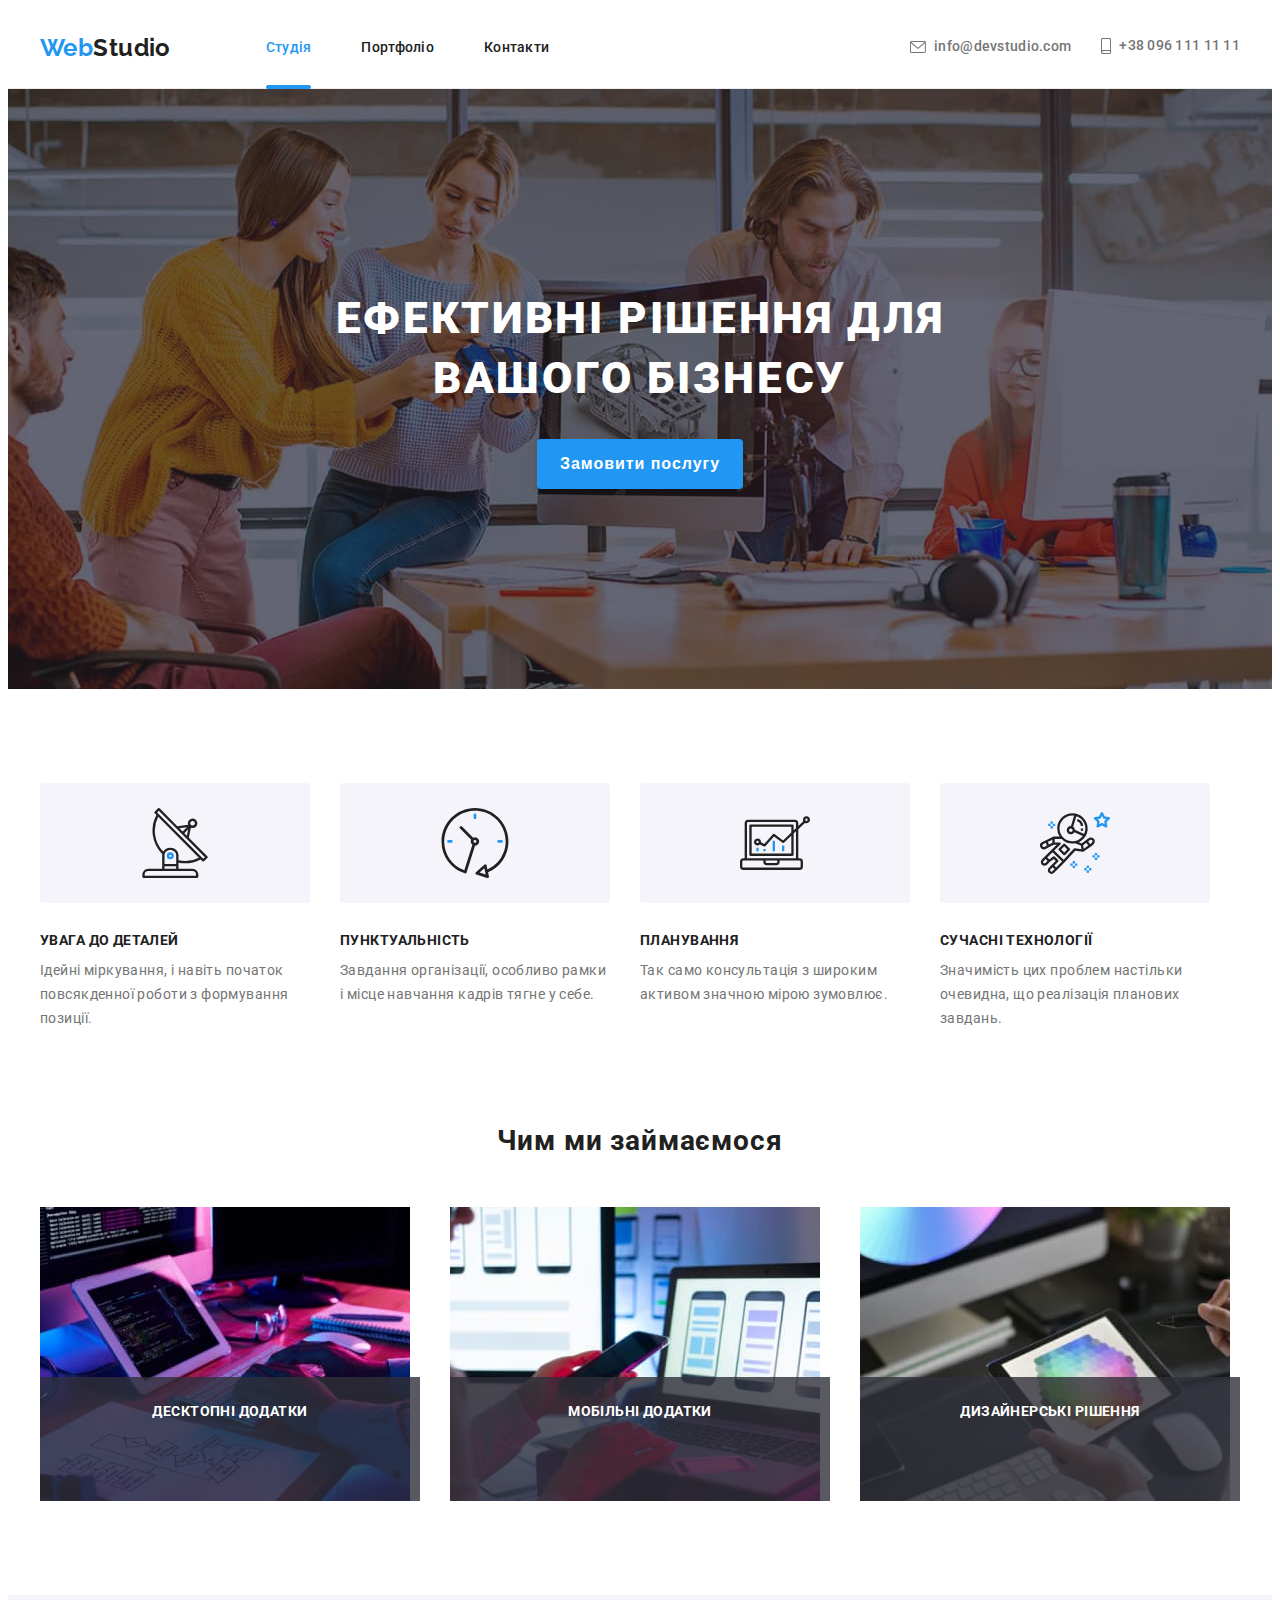
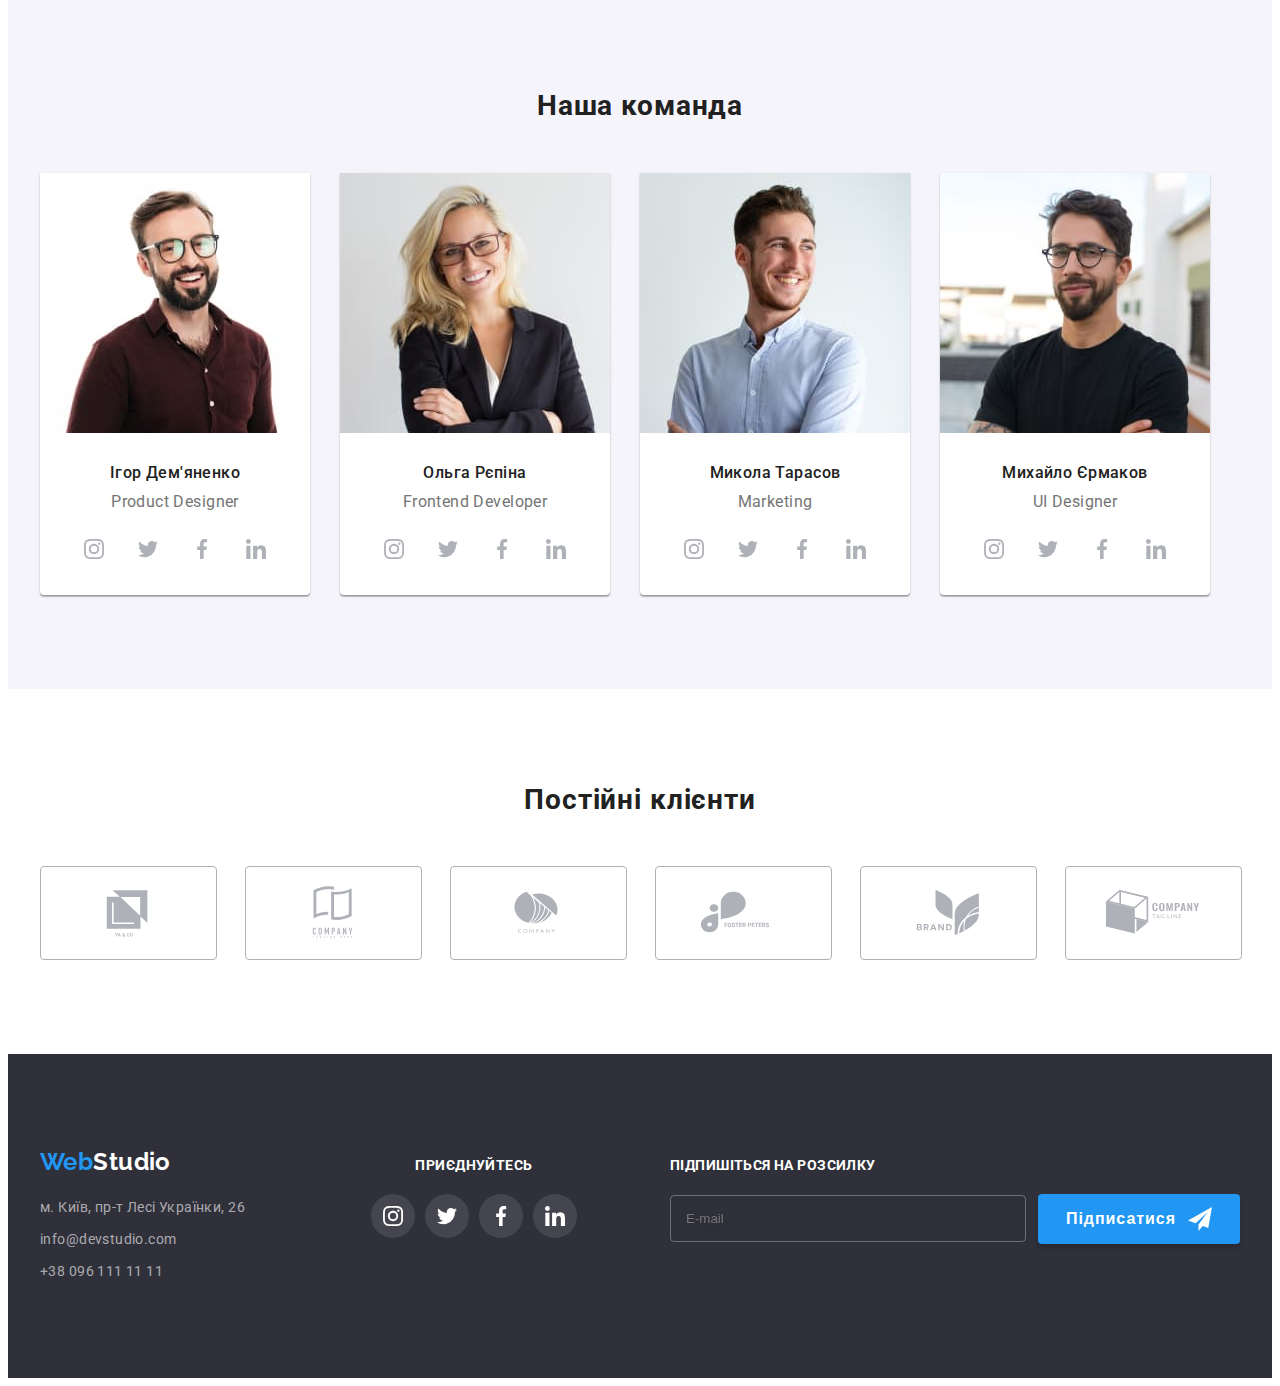
==== commit f0ed158c: "Виправлення" ====
--- a/index.html
+++ b/index.html
@@ -4,7 +4,7 @@
 		<meta charset="UTF-8" />
 		<meta http-equiv="X-UA-Compatible" content="IE=edge" />
 		<meta name="viewport" content="width=device-width, initial-scale=1.0" />
-		<title>Студия</title>
+		<title>Студія</title>
 
 		<link rel="preconnect" href="https://fonts.googleapis.com" />
 		<link rel="preconnect" href="https://fonts.gstatic.com" crossorigin />
@@ -78,7 +78,7 @@
 						<nav class="mobile-nav">
 							<ul class="mobile-nav__list">
 								<li class="mobile-nav__item">
-									<a class="mobile-nav__link" href="./index.html">Студія</a>
+									<a class="mobile-nav__link mobile-nav__indicator" href="./index.html">Студія</a>
 								</li>
 								<li class="mobile-nav__item">
 									<a class="mobile-nav__link" href="./portfolio.html">Портфоліо</a>
@@ -91,7 +91,7 @@
 						<div class="mobile-menu__bottom">
 							<ul class="mobile-contacts">
 								<li class="mobile-contacts__item">
-									<a class="mobile-contacts__link" href="tel:+380961111111">+38 096 111 11 11</a>
+									<a class="mobile-contacts__link mobile-contacts__link--blue" href="tel:+380961111111">+38 096 111 11 11</a>
 								</li>
 								<li class="mobile-contacts__item">
 									<a class="mobile-contacts__link" href="mailto:info@devstudio.com">info@devstudio.com</a>
@@ -180,8 +180,8 @@
 			<section class="section section--no-padding-top">
 				<div class="container">
 					<h2 class="section__title">Чим ми займаємося</h2>
-					<ul class="servise">
-						<li class="servise__item">
+					<ul class="service">
+						<li class="service__item">
 							<picture>
 
 								<source
@@ -193,16 +193,16 @@
 								>
 
 								<img
-								class="servise__img"
+								class="service__img"
 								src="./images/studio/services/services1-desc.jpg" 
-								alt="фото члена команды"
+								alt="фото процесу написання коду"
 								width="370"
 								height="294"
 								/>
 							</picture>
-							<p class="servise__text">Десктопні додатки</p>
-						</li>
-						<li class="servise__item">
+							<p class="service__text">Десктопні додатки</p>
+						</li>
+						<li class="service__item">
 							<picture>
 
 								<source
@@ -214,16 +214,16 @@
 								>
 
 								<img
-								class="servise__img"
+								class="service__img"
 								src="./images/studio/services/services2-desc.jpg" 
-								alt="фото члена команды"
+								alt="фото процесу написання додатку"
 								width="370"
 								height="294"
 								/>
 							</picture>
-							<p class="servise__text">Мобільні додатки</p>
-						</li>
-						<li class="servise__item">
+							<p class="service__text">Мобільні додатки</p>
+						</li>
+						<li class="service__item">
 							<picture>
 
 								<source
@@ -235,14 +235,14 @@
 								>
 
 								<img
-								class="servise__img"
+								class="service__img"
 								src="./images/studio/services/services3-desc.jpg"
-								alt="фото члена команды"
+								alt="фото робочого процесу дизайнера"
 								width="370"
 								height="294"
 								/>
 							</picture>
-							<p class="servise__text">Дизайнерські рішення</p>
+							<p class="service__text">Дизайнерські рішення</p>
 						</li>
 					</ul>
 				</div>
@@ -283,12 +283,11 @@
 								<img
 								class="team__img"
 								src="./images/studio/team/team1-mob.jpg"
-								alt="фото члена команды"
+								alt="фото члена команди"
 								width="450"
 								height="460"
 								/>
 							</picture>
-
 							
 							<div class="team__description">
 								<h3 class="team__title">Ігор Дем'яненко</h3>
@@ -355,7 +354,7 @@
 								<img
 								class="team__img"
 								src="./images/studio/team/team2-mob.jpg"
-								alt="фото члена команды"
+								alt="фото члена команди"
 								width="450"
 								height="460"
 								/>
@@ -425,7 +424,7 @@
 								<img
 								class="team__img"
 								src="./images/studio/team/team3-mob.jpg"
-								alt="фото члена команды"
+								alt="фото члена команди"
 								width="450"
 								height="460"
 								/>
@@ -495,7 +494,7 @@
 								<img
 								class="team__img"
 								src="./images/studio/team/team4-mob.jpg"
-								alt="фото члена команды"
+								alt="фото члена команди"
 								width="450"
 								height="460"
 								/>
--- a/css/main.min.css
+++ b/css/main.min.css
@@ -1 +1 @@
-body{font-family:"Roboto",sans-serif;font-size:14px;letter-spacing:.03em;color:#757575}h1,h2,h3,h4,h5,h6,p{margin:0}ul,ol{margin:0;padding-left:0%;list-style:none}a{text-decoration:none;color:inherit}img{display:block;height:auto}button{cursor:pointer;border:0;padding:0}.container{position:relative;width:100%;margin:0 auto;padding-left:15px;padding-right:15px}@media screen and (min-width: 480px){.container{width:480px;position:relative}}@media screen and (min-width: 768px){.container{width:768px}}@media screen and (min-width: 1200px){.container{width:1200px}}.container--modal-window{width:100%;margin:0 auto;padding:15px 15px}@media screen and (min-width: 480px){.container--modal-window{padding:93px 15px}}.section{padding-top:60px;padding-bottom:60px}.section--alternative-bg{background-color:#f5f4fa}.section__title{margin-bottom:30px;font-weight:700;font-size:28px;line-height:1.18;text-align:center;letter-spacing:.03em;color:#212121}.section--no-padding-top{padding-top:0;display:none}@media screen and (min-width: 1200px){.section--no-padding-top{display:block}}.socials-list{display:-webkit-box;display:-ms-flexbox;display:flex;-webkit-box-pack:center;-ms-flex-pack:center;justify-content:center}.socials-list__item:not(:last-child){margin-right:10px}.socials-list__link{display:-webkit-box;display:-ms-flexbox;display:flex;width:44px;height:44px;-webkit-box-align:center;-ms-flex-align:center;align-items:center;-webkit-box-pack:center;-ms-flex-pack:center;justify-content:center;border-radius:50%;-webkit-transition:background-color 250ms cubic-bezier(0.4, 0, 0.2, 1);transition:background-color 250ms cubic-bezier(0.4, 0, 0.2, 1)}.socials-list__link:hover,.socials-list__link:focus{background-color:#2196f3}.socials-list__link--dark-bg{background-color:rgba(255,255,255,.1)}.socials-list__icon{fill:#afb1b8;-webkit-transition:fill 250ms cubic-bezier(0.4, 0, 0.2, 1);transition:fill 250ms cubic-bezier(0.4, 0, 0.2, 1)}.socials-list__link:hover .socials-list__icon,.socials-list__link:focus .socials-list__icon{fill:#fff}.socials-list__icon--white-icon{fill:#fff}.is-hidden{opacity:0;pointer-events:none}.agreement__input--visually-hidden,.section__title--visually-hidden{position:absolute;width:1px;height:1px;margin:-1px;border:0;padding:0;white-space:nowrap;-webkit-clip-path:inset(100%);clip-path:inset(100%);clip:rect(0 0 0 0);overflow:hidden}.modal__button,.group-subscription__btn,.hero__btn{-webkit-box-align:center;-ms-flex-align:center;align-items:center;background-color:#2196f3;-webkit-box-shadow:0px 4px 4px rgba(0,0,0,.15);box-shadow:0px 4px 4px rgba(0,0,0,.15);border-radius:4px;font-weight:700;font-size:16px;line-height:1.88;text-align:center;letter-spacing:.06em;color:#fff;-webkit-transition:background-color 250ms cubic-bezier(0.4, 0, 0.2, 1);transition:background-color 250ms cubic-bezier(0.4, 0, 0.2, 1)}.benefits__subtitle{font-weight:700;text-transform:uppercase;color:#212121}.logo{padding-top:16px;padding-bottom:16px;font-family:"Raleway",sans-serif;font-weight:700;font-size:24px;line-height:1.17;color:#2196f3}@media screen and (min-width: 768px){.logo{padding-top:0;padding-bottom:0}}.logo__studio{color:#212121}.logo__studio--white{color:#fff}.backdrop{position:fixed;top:0;left:0;width:100%;height:100%;background-color:rgba(0,0,0,.2);-webkit-transition:opacity 250ms cubic-bezier(0.4, 0, 0.2, 1);transition:opacity 250ms cubic-bezier(0.4, 0, 0.2, 1)}.header{border-bottom:1px solid #ececec}.header__container{display:-webkit-box;display:-ms-flexbox;display:flex;-webkit-box-align:center;-ms-flex-align:center;align-items:center}.menu{display:none}@media screen and (min-width: 768px){.menu{display:-webkit-box;display:-ms-flexbox;display:flex}}.menu-btn{position:absolute;top:10px;right:15px;width:40px;height:40px;background-color:rgba(0,0,0,0)}@media screen and (min-width: 768px){.menu-btn{display:none}}.menu-btn__open{fill:#212121;-webkit-transition:fill 250ms cubic-bezier(0.4, 0, 0.2, 1);transition:fill 250ms cubic-bezier(0.4, 0, 0.2, 1)}.menu-btn__open:hover,.menu-btn__open:focus{fill:#2196f3}.nav{display:none}@media screen and (min-width: 768px){.nav{display:-webkit-box;display:-ms-flexbox;display:flex;margin-left:87px}}@media screen and (min-width: 1200px){.nav{margin-left:95px}}.nav__list{display:-webkit-box;display:-ms-flexbox;display:flex}.nav__item:not(:last-child){margin-right:50px}.nav__link{position:relative;display:block;padding-top:32px;padding-bottom:32px;font-weight:500;font-size:14px;line-height:1.14;letter-spacing:.02em;color:#212121;-webkit-transition:color 250ms cubic-bezier(0.4, 0, 0.2, 1);transition:color 250ms cubic-bezier(0.4, 0, 0.2, 1)}.nav__link:hover,.nav__link:focus{color:#2196f3}.nav__link--indicator{color:#2196f3}.nav__link--indicator::after{position:absolute;bottom:-1px;left:0;content:"";display:block;width:100%;height:4px;background-color:#2196f3;border-radius:2px}.contacts{display:none}@media screen and (min-width: 768px){.contacts{display:-webkit-box;display:-ms-flexbox;display:flex;-webkit-box-orient:vertical;-webkit-box-direction:normal;-ms-flex-direction:column;flex-direction:column;margin-left:96px;-webkit-box-flex:1;-ms-flex-positive:1;flex-grow:1;width:100%}}@media screen and (min-width: 1200px){.contacts{-webkit-box-orient:horizontal;-webkit-box-direction:normal;-ms-flex-direction:row;flex-direction:row;-webkit-box-align:center;-ms-flex-align:center;align-items:center;margin-left:315px}}.contacts__item:not(:last-child){margin-bottom:10px}@media screen and (min-width: 1200px){.contacts__item:not(:last-child){margin-right:30px;margin-bottom:0;-webkit-box-flex:1;-ms-flex-positive:1;flex-grow:1}}.contacts__link{display:-webkit-inline-box;display:-ms-inline-flexbox;display:inline-flex;-webkit-box-align:center;-ms-flex-align:center;align-items:center;font-weight:500;font-size:12px;line-height:1.67;letter-spacing:.02em;height:14px;-webkit-transition:color 250ms cubic-bezier(0.4, 0, 0.2, 1);transition:color 250ms cubic-bezier(0.4, 0, 0.2, 1)}.contacts__link:hover,.contacts__link:focus{color:#2196f3}@media screen and (min-width: 1200px){.contacts__link{font-size:14px;line-height:1.14}}.contacts__icon{margin-right:8px;fill:#757575;-webkit-transition:fill 250ms cubic-bezier(0.4, 0, 0.2, 1);transition:fill 250ms cubic-bezier(0.4, 0, 0.2, 1)}.contacts__link:hover .contacts__icon,.contacts__link:focus .contacts__icon{fill:#2196f3}.menu-btn-close{position:absolute;top:10px;right:15px;width:40px;height:40px;background-color:rgba(0,0,0,0)}.menu-btn-close__icon{fill:#212121;-webkit-transition:fill 250ms cubic-bezier(0.4, 0, 0.2, 1);transition:fill 250ms cubic-bezier(0.4, 0, 0.2, 1)}.menu-btn-close__icon:hover,.menu-btn-close__icon:focus{fill:#2196f3}.mobile-menu{position:fixed;z-index:1;background-color:#fff;top:0;left:0;width:100vw;height:100vh}.mobile-menu__container{position:relative;width:100%;margin-left:auto;margin-right:auto;padding:48px 40px;height:100%;display:-webkit-box;display:-ms-flexbox;display:flex;-webkit-box-orient:vertical;-webkit-box-direction:normal;-ms-flex-direction:column;flex-direction:column;-webkit-box-pack:justify;-ms-flex-pack:justify;justify-content:space-between}@media screen and (min-width: 480px){.mobile-menu__container{width:480px}}.mobile-nav__item:not(:last-child){margin-bottom:32px}.mobile-nav__link{font-weight:500;font-size:30px;line-height:1.17;letter-spacing:.02em;color:#212121;-webkit-transition:color 250ms cubic-bezier(0.4, 0, 0.2, 1);transition:color 250ms cubic-bezier(0.4, 0, 0.2, 1)}@media screen and (min-width: 480px){.mobile-nav__link{font-size:40px}}.mobile-nav__link:hover,.mobile-nav__link:focus{color:#2196f3}.mobile-contacts{margin-bottom:64px}.mobile-contacts__item:not(:last-child){margin-bottom:22px}.mobile-contacts__link{font-weight:500;font-size:20px;line-height:1.17;letter-spacing:.02em}.mobile-contacts__link:hover,.mobile-contacts__link:focus{font-size:24px;color:#2196f3}@media screen and (min-width: 480px){.mobile-contacts__link{font-size:24px}.mobile-contacts__link:hover,.mobile-contacts__link:focus{font-size:34px;color:#2196f3}}.mobile-socials{width:200px;display:-webkit-box;display:-ms-flexbox;display:flex;-ms-flex-wrap:wrap;flex-wrap:wrap;-webkit-box-pack:left;-ms-flex-pack:left;justify-content:left;gap:10px;margin-bottom:70px}@media screen and (min-width: 480px){.mobile-socials{width:100%;margin-bottom:0px}}.mobile-socials__item{display:inline-block}@media screen and (min-width: 480px){.mobile-socials__item:not(:last-child){padding-right:10px;margin-right:10px;border-right:1px solid rgba(33,33,33,.2)}}.mobile-socials__link{font-weight:500;font-size:18px;line-height:1.22;letter-spacing:.02em;color:#2196f3}.hero{background-color:#515151;background-image:-webkit-gradient(linear, left top, right top, from(rgba(47, 48, 58, 0.4)), to(rgba(47, 48, 58, 0.4))),url(../../../images/studio/hero-mob.jpg);background-image:linear-gradient(to right, rgba(47, 48, 58, 0.4), rgba(47, 48, 58, 0.4)),url(../../../images/studio/hero-mob.jpg);background-repeat:no-repeat;background-position:center;background-size:cover}@media(min-device-pixel-ratio: 2),(-webkit-min-device-pixel-ratio: 2),(min-resolution: 192dpi),(min-resolution: 2dppx){.hero{background-image:-webkit-gradient(linear, left top, right top, from(rgba(47, 48, 58, 0.4)), to(rgba(47, 48, 58, 0.4))),url(../../../images/studio/hero-mob-x2.jpg);background-image:linear-gradient(to right, rgba(47, 48, 58, 0.4), rgba(47, 48, 58, 0.4)),url(../../../images/studio/hero-mob-x2.jpg)}}@media screen and (min-width: 768px){.hero{background-image:-webkit-gradient(linear, left top, right top, from(rgba(47, 48, 58, 0.4)), to(rgba(47, 48, 58, 0.4))),url(../../../images/studio/hero-tab.jpg);background-image:linear-gradient(to right, rgba(47, 48, 58, 0.4), rgba(47, 48, 58, 0.4)),url(../../../images/studio/hero-tab.jpg)}}@media screen and (min-width: 768px)and (min-device-pixel-ratio: 2),screen and (min-width: 768px)and (-webkit-min-device-pixel-ratio: 2),screen and (min-width: 768px)and (min-resolution: 192dpi),screen and (min-width: 768px)and (min-resolution: 2dppx){.hero{background-image:-webkit-gradient(linear, left top, right top, from(rgba(47, 48, 58, 0.4)), to(rgba(47, 48, 58, 0.4))),url(../../../images/studio/hero-tab-x2.jpg);background-image:linear-gradient(to right, rgba(47, 48, 58, 0.4), rgba(47, 48, 58, 0.4)),url(../../../images/studio/hero-tab-x2.jpg)}}@media screen and (min-width: 1200px){.hero{background-image:-webkit-gradient(linear, left top, right top, from(rgba(47, 48, 58, 0.4)), to(rgba(47, 48, 58, 0.4))),url(../../../images/studio/hero-desc.jpg);background-image:linear-gradient(to right, rgba(47, 48, 58, 0.4), rgba(47, 48, 58, 0.4)),url(../../../images/studio/hero-desc.jpg)}}@media screen and (min-width: 1200px)and (min-device-pixel-ratio: 2),screen and (min-width: 1200px)and (-webkit-min-device-pixel-ratio: 2),screen and (min-width: 1200px)and (min-resolution: 192dpi),screen and (min-width: 1200px)and (min-resolution: 2dppx){.hero{background-image:-webkit-gradient(linear, left top, right top, from(rgba(47, 48, 58, 0.4)), to(rgba(47, 48, 58, 0.4))),url(../../../images/studio/hero-desc-x2.jpg);background-image:linear-gradient(to right, rgba(47, 48, 58, 0.4), rgba(47, 48, 58, 0.4)),url(../../../images/studio/hero-desc-x2.jpg)}}.hero__container{padding-top:118px;padding-bottom:118px;text-align:center}@media screen and (min-width: 768px){.hero__container{padding-top:118px;padding-bottom:118px}}@media screen and (min-width: 1200px){.hero__container{padding-top:200px;padding-bottom:200px}}.hero__title{margin-bottom:30px;font-weight:900;font-size:26px;line-height:1.62;text-align:center;letter-spacing:.06em;text-transform:uppercase;color:#fff}@media screen and (min-width: 1200px){.hero__title{font-size:44px;line-height:1.36}}.hero__btn{padding:10px 23px}.benefits{display:-webkit-box;display:-ms-flexbox;display:flex;-ms-flex-wrap:wrap;flex-wrap:wrap}@media screen and (min-width: 768px){.section__benefits{margin:-15px}}.benefits__item{width:100%;margin-bottom:30px}.benefits__item:nth-last-child(-n+1){margin-bottom:0}@media screen and (min-width: 768px){.benefits__item{width:354px;margin-top:15px;margin-left:15px;margin-bottom:15px;margin-right:15px}.benefits__item:nth-last-child(-n+2){margin-bottom:0}}@media screen and (min-width: 1200px){.benefits__item{width:270px;margin-top:0;margin-left:15px;margin-bottom:0;margin-right:15px}}.benefits__icon{margin-bottom:30px;display:-webkit-box;display:-ms-flexbox;display:flex;width:100%;height:120px;-webkit-box-align:center;-ms-flex-align:center;align-items:center;-webkit-box-pack:center;-ms-flex-pack:center;justify-content:center;background-color:#f5f4fa;border-radius:4px}.benefits__subtitle{margin-bottom:10px;font-size:14px;line-height:1.14;letter-spacing:.03em;text-align:center}@media screen and (min-width: 768px){.benefits__subtitle{text-align:left}}.benefits__text{line-height:1.71}.servise{display:-webkit-box;display:-ms-flexbox;display:flex;gap:30px}.servise__item{position:relative;width:calc((100% - 60px)/3)}.servise__text{position:absolute;left:0;bottom:0;display:-webkit-box;display:-ms-flexbox;display:flex;text-align:center;-webkit-box-pack:center;-ms-flex-pack:center;justify-content:center;width:100%;height:70px;padding-top:27px;padding-bottom:27px;font-weight:700;line-height:1.14;text-transform:uppercase;color:#fff;background-color:rgba(47,48,58,.8)}.team{display:-webkit-box;display:-ms-flexbox;display:flex;-webkit-box-orient:vertical;-webkit-box-direction:normal;-ms-flex-direction:column;flex-direction:column}@media screen and (min-width: 768px){.team{margin-top:-15px;margin-left:-15px;margin-bottom:-15px;margin-right:-15px;-webkit-box-orient:horizontal;-webkit-box-direction:normal;-ms-flex-direction:row;flex-direction:row;-ms-flex-wrap:wrap;flex-wrap:wrap}}.team__item{margin-bottom:30px;padding-bottom:24px;width:100%;background-color:#fff;-webkit-box-shadow:0px 1px 3px rgba(0,0,0,.12),0px 1px 1px rgba(0,0,0,.14),0px 2px 1px rgba(0,0,0,.2);box-shadow:0px 1px 3px rgba(0,0,0,.12),0px 1px 1px rgba(0,0,0,.14),0px 2px 1px rgba(0,0,0,.2);border-radius:0px 0px 4px 4px}@media screen and (min-width: 768px){.team__item{width:354px;margin:15px}}@media screen and (min-width: 1200px){.team__item{width:270px;margin-top:15px;margin-bottom:0}}.team__img{display:block;width:100%;height:auto;margin-bottom:30px}@media screen and (min-width: 768px){.team__img{width:354px;height:374px}}@media screen and (min-width: 1200px){.team__img{width:270px;height:260px}}.team__title{margin-bottom:10px;font-weight:500;font-size:16px;line-height:1.19;text-align:center;color:#212121}.team__text{margin-bottom:16px;font-size:16px;line-height:1.19;text-align:center}.clients{display:-webkit-box;display:-ms-flexbox;display:flex;-ms-flex-wrap:wrap;flex-wrap:wrap;-webkit-box-pack:center;-ms-flex-pack:center;justify-content:center;margin:-15px;gap:30px}.clients__item{-ms-flex-preferred-size:calc((100% - 60px)/2);flex-basis:calc((100% - 60px)/2)}@media screen and (min-width: 768px){.clients__item{-ms-flex-preferred-size:calc((100% - 90px)/3);flex-basis:calc((100% - 90px)/3)}}@media screen and (min-width: 1200px){.clients__item{-ms-flex-preferred-size:calc((100% - 180px)/6);flex-basis:calc((100% - 180px)/6)}}.clients__link{display:-webkit-inline-box;display:-ms-inline-flexbox;display:inline-flex;-webkit-box-align:center;-ms-flex-align:center;align-items:center;-webkit-box-pack:center;-ms-flex-pack:center;justify-content:center;width:100%;height:92px;border:1px solid #afb1b8;border-radius:4px;-webkit-transition:border 250ms cubic-bezier(0.4, 0, 0.2, 1);transition:border 250ms cubic-bezier(0.4, 0, 0.2, 1)}.clients__link:hover,.clients__link:focus{border:1px solid #2196f3}.clients__icon{fill:#afb1b8;-webkit-transition:fill 250ms cubic-bezier(0.4, 0, 0.2, 1);transition:fill 250ms cubic-bezier(0.4, 0, 0.2, 1)}.clients__link:hover .clients__icon,.clients__link:focus .clients__icon{fill:#2196f3}.footer{background-color:#2f303a}.footer__container{display:-webkit-box;display:-ms-flexbox;display:flex;-webkit-box-orient:vertical;-webkit-box-direction:normal;-ms-flex-direction:column;flex-direction:column;-webkit-box-align:center;-ms-flex-align:center;align-items:center;width:100%;margin:0 auto;padding-left:15px;padding-right:15px}@media screen and (min-width: 768px){.footer__container{width:768px;-webkit-box-orient:horizontal;-webkit-box-direction:normal;-ms-flex-direction:row;flex-direction:row;-ms-flex-wrap:wrap;flex-wrap:wrap;-webkit-box-align:start;-ms-flex-align:start;align-items:flex-start;-webkit-box-pack:center;-ms-flex-pack:center;justify-content:center}}@media screen and (min-width: 1200px){.footer__container{width:1200px}}.group-contacts{display:-webkit-box;display:-ms-flexbox;display:flex;-webkit-box-orient:vertical;-webkit-box-direction:normal;-ms-flex-direction:column;flex-direction:column;-webkit-box-align:center;-ms-flex-align:center;align-items:center;margin-bottom:60px;width:auto}@media screen and (min-width: 1200px){.group-contacts{margin-bottom:0;-webkit-box-align:start;-ms-flex-align:start;align-items:start;-webkit-box-flex:1;-ms-flex-positive:1;flex-grow:1}}.footer__logo{margin-bottom:20px}.group-contacts__list{display:-webkit-box;display:-ms-flexbox;display:flex;-webkit-box-orient:vertical;-webkit-box-direction:normal;-ms-flex-direction:column;flex-direction:column;-webkit-box-align:center;-ms-flex-align:center;align-items:center}@media screen and (min-width: 1200px){.group-contacts__list{-webkit-box-align:start;-ms-flex-align:start;align-items:start}}.group-contacts__item:not(:last-child){margin-bottom:8px}.group-contacts__link{font-style:normal;line-height:1.71;color:rgba(255,255,255,.6);-webkit-transition:color 250ms cubic-bezier(0.4, 0, 0.2, 1);transition:color 250ms cubic-bezier(0.4, 0, 0.2, 1)}.group-contacts__link:hover,.group-contacts__link:focus{color:#fff}.group-socials{display:-webkit-box;display:-ms-flexbox;display:flex;-webkit-box-orient:vertical;-webkit-box-direction:normal;-ms-flex-direction:column;flex-direction:column;-webkit-box-align:center;-ms-flex-align:center;align-items:center;margin-bottom:60px}@media screen and (min-width: 768px){.group-socials{margin-left:165px}}@media screen and (min-width: 1200px){.group-socials{margin-bottom:0;margin-left:70px}}.group-socials__call{margin-bottom:20px;line-height:1.14;text-transform:uppercase;color:#fff}.group-subscription{display:-webkit-box;display:-ms-flexbox;display:flex;-webkit-box-orient:vertical;-webkit-box-direction:normal;-ms-flex-direction:column;flex-direction:column;-webkit-box-align:center;-ms-flex-align:center;align-items:center;width:100%}@media screen and (min-width: 1200px){.group-subscription{display:block;width:570px;margin-left:93px}}.group-subscription__call{display:block;margin-bottom:20px;line-height:1.14;text-transform:uppercase;color:#fff}.group-subscription__form{display:-webkit-box;display:-ms-flexbox;display:flex;-webkit-box-orient:vertical;-webkit-box-direction:normal;-ms-flex-direction:column;flex-direction:column;-webkit-box-align:center;-ms-flex-align:center;align-items:center;width:100%}@media screen and (min-width: 480px){.group-subscription__form{width:450px}}@media screen and (min-width: 1200px){.group-subscription__form{-webkit-box-orient:horizontal;-webkit-box-direction:normal;-ms-flex-direction:row;flex-direction:row;width:570px}}.group-subscription__input{margin-bottom:20px;width:100%;padding:15px;background-color:rgba(0,0,0,0);border:1px solid rgba(255,255,255,.3);-webkit-filter:drop-shadow(0px 4px 4px rgba(0, 0, 0, 0.15));filter:drop-shadow(0px 4px 4px rgba(0, 0, 0, 0.15));border-radius:4px}@media screen and (min-width: 768px){.group-subscription__input{width:450px}}@media screen and (min-width: 1200px){.group-subscription__input{margin-bottom:0;margin-right:12px;width:358px}}.group-subscription__btn{display:-webkit-box;display:-ms-flexbox;display:flex;-webkit-box-align:center;-ms-flex-align:center;align-items:center;padding:10px 28px}.group-subscription__icon{margin-left:12px;fill:#fff}.filter{display:-webkit-box;display:-ms-flexbox;display:flex;-ms-flex-wrap:wrap;flex-wrap:wrap;max-width:326px;margin-bottom:40px}@media screen and (min-width: 768px){.filter{max-width:575px;margin-bottom:30px;-webkit-box-pack:center;-ms-flex-pack:center;justify-content:center;margin-left:auto;margin-right:auto}}.filter__item:not(:last-child){margin-right:8px}@media screen and (max-width: 767px){.filter__item:not(:nth-child(n+4)){margin-bottom:15px}}.filter__btn{padding:6px 22px;border-radius:4px;font-weight:500;font-size:16px;line-height:1.62;text-align:center;color:#212121;-webkit-transition:color 250ms cubic-bezier(0.4, 0, 0.2, 1),background-color 250ms cubic-bezier(0.4, 0, 0.2, 1),-webkit-box-shadow 250ms cubic-bezier(0.4, 0, 0.2, 1);transition:color 250ms cubic-bezier(0.4, 0, 0.2, 1),background-color 250ms cubic-bezier(0.4, 0, 0.2, 1),-webkit-box-shadow 250ms cubic-bezier(0.4, 0, 0.2, 1);transition:color 250ms cubic-bezier(0.4, 0, 0.2, 1),background-color 250ms cubic-bezier(0.4, 0, 0.2, 1),box-shadow 250ms cubic-bezier(0.4, 0, 0.2, 1);transition:color 250ms cubic-bezier(0.4, 0, 0.2, 1),background-color 250ms cubic-bezier(0.4, 0, 0.2, 1),box-shadow 250ms cubic-bezier(0.4, 0, 0.2, 1),-webkit-box-shadow 250ms cubic-bezier(0.4, 0, 0.2, 1)}.filter__btn:hover,.filter__btn:focus{color:#fff;background-color:#2196f3;-webkit-box-shadow:0px 3px 1px rgba(0,0,0,.1),0px 1px 2px rgba(0,0,0,.08),0px 2px 2px rgba(0,0,0,.12);box-shadow:0px 3px 1px rgba(0,0,0,.1),0px 1px 2px rgba(0,0,0,.08),0px 2px 2px rgba(0,0,0,.12)}.works{display:-webkit-box;display:-ms-flexbox;display:flex;-ms-flex-wrap:wrap;flex-wrap:wrap;gap:30px;-webkit-box-flex:1;-ms-flex-positive:1;flex-grow:1}.works__item{-ms-flex-preferred-size:100%;flex-basis:100%}@media screen and (min-width: 768px){.works__item{-ms-flex-preferred-size:calc((100% - 60px)/2);flex-basis:calc((100% - 60px)/2)}}@media screen and (min-width: 1200px){.works__item{-ms-flex-preferred-size:calc((100% - 90px)/3);flex-basis:calc((100% - 90px)/3)}}.works__link{display:-webkit-box;display:-ms-flexbox;display:flex;-webkit-box-orient:vertical;-webkit-box-direction:normal;-ms-flex-direction:column;flex-direction:column;height:100%;-webkit-transition:-webkit-box-shadow 250ms cubic-bezier(0.4, 0, 0.2, 1);transition:-webkit-box-shadow 250ms cubic-bezier(0.4, 0, 0.2, 1);transition:box-shadow 250ms cubic-bezier(0.4, 0, 0.2, 1);transition:box-shadow 250ms cubic-bezier(0.4, 0, 0.2, 1), -webkit-box-shadow 250ms cubic-bezier(0.4, 0, 0.2, 1)}.works__link:hover,.works__link:focus{-webkit-box-shadow:0px 1px 1px rgba(0,0,0,.12),0px 4px 4px rgba(0,0,0,.06),1px 4px 6px rgba(0,0,0,.16);box-shadow:0px 1px 1px rgba(0,0,0,.12),0px 4px 4px rgba(0,0,0,.06),1px 4px 6px rgba(0,0,0,.16)}.works__img{width:100%;height:auto}.popup-item{position:relative;overflow:hidden}.popup-item__text{position:absolute;top:100%;left:0;width:100%;height:294px;padding-right:24px;padding-left:24px;display:-webkit-box;display:-ms-flexbox;display:flex;-webkit-box-align:center;-ms-flex-align:center;align-items:center;font-size:18px;line-height:1.56;letter-spacing:.03em;color:#fff;background-color:rgba(33,150,243,.9);-webkit-transition:top 250ms cubic-bezier(0.4, 0, 0.2, 1);transition:top 250ms cubic-bezier(0.4, 0, 0.2, 1)}.works__link:hover .popup-item__text,.works__link:focus .popup-item__text{top:0}.works__description{-webkit-box-flex:1;-ms-flex-positive:1;flex-grow:1;padding:20px 24px;border-right:1px solid #eee;border-bottom:1px solid #eee;border-left:1px solid #eee}.works__subtitle{font-weight:700;font-size:18px;line-height:2;letter-spacing:.06em;color:#212121}.works__text{font-size:16px;line-height:1.88;color:#757575}.modal{position:relative;display:-webkit-box;display:-ms-flexbox;display:flex;margin:0 auto;-webkit-box-orient:vertical;-webkit-box-direction:normal;-ms-flex-direction:column;flex-direction:column;-webkit-box-align:center;-ms-flex-align:center;align-items:center;max-width:450px;padding:40px;background-color:#fff}@media screen and (min-width: 1200px){.modal{max-width:528px;min-height:581px}}.btn-close{position:absolute;display:-webkit-box;display:-ms-flexbox;display:flex;-webkit-box-align:center;-ms-flex-align:center;align-items:center;-webkit-box-pack:center;-ms-flex-pack:center;justify-content:center;top:8px;right:8px;width:30px;height:30px;border-radius:50%;border:1px solid rgba(0,0,0,.1);background-color:rgba(0,0,0,0)}.btn-close__icon{fill:#000;-webkit-transition:fill 250ms cubic-bezier(0.4, 0, 0.2, 1);transition:fill 250ms cubic-bezier(0.4, 0, 0.2, 1)}.btn-close:hover .btn-close__icon,.btn-close:focus .btn-close__icon{fill:#2196f3}.modal__call{margin-bottom:7px;font-size:14px;line-height:1.5;letter-spacing:.03em;text-align:center;color:#212121}@media screen and (min-width: 480px){.modal__call{margin-bottom:12px;font-size:20px}}@media screen and (min-width: 1200px){.modal__call{font-size:20px;line-height:1.15}}.modal__form{width:100%;display:-webkit-box;display:-ms-flexbox;display:flex;-webkit-box-orient:vertical;-webkit-box-direction:normal;-ms-flex-direction:column;flex-direction:column;-webkit-box-align:center;-ms-flex-align:center;align-items:center}.date{position:relative;margin-bottom:10px;width:100%}.date__icon{position:absolute;fill:#212121;bottom:11px;left:12px;-webkit-transition:fill 250ms cubic-bezier(0.4, 0, 0.2, 1);transition:fill 250ms cubic-bezier(0.4, 0, 0.2, 1)}.date:focus-within .date__icon{fill:#2196f3}.date__name{display:block;margin-bottom:2px;font-size:10px;line-height:1.67;letter-spacing:.01em}@media screen and (min-width: 480px){.date__name{font-size:12px;margin-bottom:4px}}.date__input{width:100%;height:40px;padding-left:42px;border:1px solid rgba(33,33,33,.2);border-radius:4px;-webkit-transition:border 250ms cubic-bezier(0.4, 0, 0.2, 1);transition:border 250ms cubic-bezier(0.4, 0, 0.2, 1)}.date:focus-within .date__input{border:1px solid #2196f3}.comment{width:100%;margin-bottom:10px}@media screen and (min-width: 480px){.comment{margin-bottom:20px}}.comment__name{display:block;margin-bottom:2px;font-size:10px;line-height:1.67;letter-spacing:.01em}@media screen and (min-width: 480px){.comment__name{margin-bottom:4px;font-size:12px}}.comment__input{width:100%;height:80px;border:1px solid rgba(33,33,33,.2);border-radius:4px;padding:12px 16px}@media screen and (min-width: 480px){.comment__input{height:120px}}.comment__input::-webkit-input-placeholder{line-height:1.14;letter-spacing:.01em;color:rgba(117,117,117,.5)}.comment__input::-moz-placeholder{line-height:1.14;letter-spacing:.01em;color:rgba(117,117,117,.5)}.comment__input:-ms-input-placeholder{line-height:1.14;letter-spacing:.01em;color:rgba(117,117,117,.5)}.comment__input::-ms-input-placeholder{line-height:1.14;letter-spacing:.01em;color:rgba(117,117,117,.5)}.comment__input::placeholder{line-height:1.14;letter-spacing:.01em;color:rgba(117,117,117,.5)}@media screen and (min-width: 1200px){.comment__input::-webkit-input-placeholder{font-size:12px;line-height:1.17}.comment__input::-moz-placeholder{font-size:12px;line-height:1.17}.comment__input:-ms-input-placeholder{font-size:12px;line-height:1.17}.comment__input::-ms-input-placeholder{font-size:12px;line-height:1.17}.comment__input::placeholder{font-size:12px;line-height:1.17}}.agreement{position:relative;display:-webkit-box;display:-ms-flexbox;display:flex;-webkit-box-align:center;-ms-flex-align:center;align-items:center;margin-bottom:15px}@media screen and (min-width: 480px){.agreement{margin-bottom:30px}}.agreement__input:focus+.agreement__icon{outline:2px solid #005fcc;outline-width:1px}.agreement__input:checked+.agreement__icon{background-color:#2196f3;border:2px solid #2196f3}.agreement__input:checked+.agreement__icon .agreement__active{fill:#fff}.agreement__icon{position:relative;display:block;width:13px;height:13px;border:2px solid #212121;border-radius:2px;-webkit-transition:background-color 2500ms cubic-bezier(0.4, 0, 0.2, 1);transition:background-color 2500ms cubic-bezier(0.4, 0, 0.2, 1);-webkit-transition:border 250ms cubic-bezier(0.4, 0, 0.2, 1);transition:border 250ms cubic-bezier(0.4, 0, 0.2, 1)}@media screen and (min-width: 480px){.agreement__icon{width:16px;height:15px}}.agreement__active{position:absolute;bottom:-3px;left:-4px;fill:rgba(0,0,0,0)}@media screen and (min-width: 480px){.agreement__active{bottom:-2px;left:-3px}}.agreement__text{width:100%;margin-left:8px;font-size:12px;line-height:1.17}@media screen and (min-width: 1200px){.agreement__text{font-size:14px;line-height:1.71}}.agreement__link{text-decoration:underline;color:#2196f3}.modal__button{padding:5px 32px}@media screen and (min-width: 480px){.modal__button{padding:10px 52px}}.modal__button:hover,.modal__button:focus{background-color:#188ce8}/*# sourceMappingURL=main.min.css.map */+body{font-family:"Roboto",sans-serif;font-size:14px;letter-spacing:.03em;color:#757575}h1,h2,h3,h4,h5,h6,p{margin:0}ul,ol{margin:0;padding-left:0%;list-style:none}a{text-decoration:none;color:inherit}img{display:block;height:auto}button{cursor:pointer;border:0;padding:0}.container{position:relative;width:100%;margin:0 auto;padding-left:15px;padding-right:15px}@media screen and (min-width: 480px){.container{width:480px;position:relative}}@media screen and (min-width: 768px){.container{width:768px}}@media screen and (min-width: 1200px){.container{width:1200px}}.container--modal-window{width:100%;margin:0 auto;padding:15px 15px}@media screen and (min-width: 480px){.container--modal-window{padding:93px 15px}}.section{padding-top:60px;padding-bottom:60px}@media screen and (min-width: 1200px){.section{padding-top:94px;padding-bottom:94px}}@media screen and (min-width: 1200px){.section--footer{padding-top:60px;padding-bottom:60px}}.section--alternative-bg{background-color:#f5f4fa}.section__title{margin-bottom:30px;font-weight:700;font-size:28px;line-height:1.18;text-align:center;letter-spacing:.03em;color:#212121}@media screen and (min-width: 1200px){.section__title{margin-bottom:50px}}.section--no-padding-top{padding-top:0;display:none}@media screen and (min-width: 1200px){.section--no-padding-top{display:block}}.socials-list{display:-webkit-box;display:-ms-flexbox;display:flex;-webkit-box-pack:center;-ms-flex-pack:center;justify-content:center}.socials-list__item:not(:last-child){margin-right:10px}.socials-list__link{display:-webkit-box;display:-ms-flexbox;display:flex;width:44px;height:44px;-webkit-box-align:center;-ms-flex-align:center;align-items:center;-webkit-box-pack:center;-ms-flex-pack:center;justify-content:center;border-radius:50%;-webkit-transition:background-color 250ms cubic-bezier(0.4, 0, 0.2, 1);transition:background-color 250ms cubic-bezier(0.4, 0, 0.2, 1)}.socials-list__link:hover,.socials-list__link:focus{background-color:#2196f3}.socials-list__link--dark-bg{background-color:rgba(255,255,255,.1)}.socials-list__icon{fill:#afb1b8;-webkit-transition:fill 250ms cubic-bezier(0.4, 0, 0.2, 1);transition:fill 250ms cubic-bezier(0.4, 0, 0.2, 1)}.socials-list__link:hover .socials-list__icon,.socials-list__link:focus .socials-list__icon{fill:#fff}.socials-list__icon--white-icon{fill:#fff}.is-hidden{opacity:0;pointer-events:none}.agreement__input--visually-hidden,.section__title--visually-hidden{position:absolute;width:1px;height:1px;margin:-1px;border:0;padding:0;white-space:nowrap;-webkit-clip-path:inset(100%);clip-path:inset(100%);clip:rect(0 0 0 0);overflow:hidden}.modal__button,.group-subscription__btn,.hero__btn{-webkit-box-align:center;-ms-flex-align:center;align-items:center;background-color:#2196f3;-webkit-box-shadow:0px 4px 4px rgba(0,0,0,.15);box-shadow:0px 4px 4px rgba(0,0,0,.15);border-radius:4px;font-weight:700;font-size:16px;line-height:1.88;text-align:center;letter-spacing:.06em;color:#fff;-webkit-transition:background-color 250ms cubic-bezier(0.4, 0, 0.2, 1);transition:background-color 250ms cubic-bezier(0.4, 0, 0.2, 1)}.benefits__subtitle{font-weight:700;text-transform:uppercase;color:#212121}.logo{padding-top:16px;padding-bottom:16px;font-family:"Raleway",sans-serif;font-weight:700;font-size:24px;line-height:1.17;color:#2196f3}@media screen and (min-width: 768px){.logo{padding-top:0;padding-bottom:0}}.logo__studio{color:#212121}.logo__studio--white{color:#fff}.backdrop{position:fixed;top:0;left:0;width:100%;height:100%;background-color:rgba(0,0,0,.2);-webkit-transition:opacity 250ms cubic-bezier(0.4, 0, 0.2, 1);transition:opacity 250ms cubic-bezier(0.4, 0, 0.2, 1)}.header{border-bottom:1px solid #ececec}.header__container{display:-webkit-box;display:-ms-flexbox;display:flex;-webkit-box-align:center;-ms-flex-align:center;align-items:center}.menu{display:none}@media screen and (min-width: 768px){.menu{display:-webkit-box;display:-ms-flexbox;display:flex}}.menu-btn{position:absolute;top:10px;right:15px;width:40px;height:40px;background-color:rgba(0,0,0,0)}@media screen and (min-width: 768px){.menu-btn{display:none}}.menu-btn__open{fill:#212121;-webkit-transition:fill 250ms cubic-bezier(0.4, 0, 0.2, 1);transition:fill 250ms cubic-bezier(0.4, 0, 0.2, 1)}.menu-btn__open:hover,.menu-btn__open:focus{fill:#2196f3}.nav{display:none}@media screen and (min-width: 768px){.nav{display:-webkit-box;display:-ms-flexbox;display:flex;margin-left:87px}}@media screen and (min-width: 1200px){.nav{margin-left:95px}}.nav__list{display:-webkit-box;display:-ms-flexbox;display:flex}.nav__item:not(:last-child){margin-right:50px}.nav__link{position:relative;display:block;padding-top:32px;padding-bottom:32px;font-weight:500;font-size:14px;line-height:1.14;letter-spacing:.02em;color:#212121;-webkit-transition:color 250ms cubic-bezier(0.4, 0, 0.2, 1);transition:color 250ms cubic-bezier(0.4, 0, 0.2, 1)}.nav__link:hover,.nav__link:focus{color:#2196f3}.nav__link--indicator{color:#2196f3}.nav__link--indicator::after{position:absolute;bottom:-1px;left:0;content:"";display:block;width:100%;height:4px;background-color:#2196f3;border-radius:2px}.contacts{display:none}@media screen and (min-width: 768px){.contacts{display:-webkit-box;display:-ms-flexbox;display:flex;-webkit-box-orient:vertical;-webkit-box-direction:normal;-ms-flex-direction:column;flex-direction:column;margin-left:96px}}@media screen and (min-width: 1200px){.contacts{-webkit-box-orient:horizontal;-webkit-box-direction:normal;-ms-flex-direction:row;flex-direction:row;-webkit-box-align:center;-ms-flex-align:center;align-items:center;margin-left:auto}}.contacts__item:not(:last-child){margin-bottom:10px}@media screen and (min-width: 1200px){.contacts__item:not(:last-child){margin-right:30px;margin-bottom:0}}.contacts__link{display:-webkit-inline-box;display:-ms-inline-flexbox;display:inline-flex;-webkit-box-align:center;-ms-flex-align:center;align-items:center;font-weight:500;font-size:12px;line-height:1.67;letter-spacing:.02em;height:14px;-webkit-transition:color 250ms cubic-bezier(0.4, 0, 0.2, 1);transition:color 250ms cubic-bezier(0.4, 0, 0.2, 1)}.contacts__link:hover,.contacts__link:focus{color:#2196f3}@media screen and (min-width: 1200px){.contacts__link{font-size:14px;line-height:1.14}}.contacts__icon{margin-right:8px;fill:#757575;-webkit-transition:fill 250ms cubic-bezier(0.4, 0, 0.2, 1);transition:fill 250ms cubic-bezier(0.4, 0, 0.2, 1)}.contacts__link:hover .contacts__icon,.contacts__link:focus .contacts__icon{fill:#2196f3}.menu-btn-close{position:absolute;top:10px;right:15px;width:40px;height:40px;background-color:rgba(0,0,0,0)}.menu-btn-close__icon{fill:#212121;-webkit-transition:fill 250ms cubic-bezier(0.4, 0, 0.2, 1);transition:fill 250ms cubic-bezier(0.4, 0, 0.2, 1)}.menu-btn-close__icon:hover,.menu-btn-close__icon:focus{fill:#2196f3}.mobile-menu{position:fixed;z-index:1;background-color:#fff;top:0;left:0;width:100vw;height:100vh}.mobile-menu__container{position:relative;width:100%;margin-left:auto;margin-right:auto;padding:48px 40px;height:100%;display:-webkit-box;display:-ms-flexbox;display:flex;-webkit-box-orient:vertical;-webkit-box-direction:normal;-ms-flex-direction:column;flex-direction:column;-webkit-box-pack:justify;-ms-flex-pack:justify;justify-content:space-between}@media screen and (min-width: 480px){.mobile-menu__container{width:480px}}.mobile-nav__item:not(:last-child){margin-bottom:32px}.mobile-nav__link{font-weight:500;font-size:30px;line-height:1.17;letter-spacing:.02em;color:#212121;-webkit-transition:color 250ms cubic-bezier(0.4, 0, 0.2, 1);transition:color 250ms cubic-bezier(0.4, 0, 0.2, 1)}@media screen and (min-width: 480px){.mobile-nav__link{font-size:40px}}.mobile-nav__link:hover,.mobile-nav__link:focus{color:#2196f3}.mobile-nav__indicator{color:#2196f3}.mobile-contacts{margin-bottom:34px}@media screen and (min-width: 480px){.mobile-contacts{margin-bottom:64px}}.mobile-contacts__item:not(:last-child){margin-bottom:22px}.mobile-contacts__link{font-weight:500;font-size:20px;line-height:1.17;letter-spacing:.02em}.mobile-contacts__link:hover,.mobile-contacts__link:focus{font-size:24px;color:#2196f3}@media screen and (min-width: 480px){.mobile-contacts__link{font-size:24px}.mobile-contacts__link:hover,.mobile-contacts__link:focus{font-size:34px;color:#2196f3}}.mobile-contacts__link--blue{color:#2196f3;font-size:24px;line-height:1.18}@media screen and (min-width: 480px){.mobile-contacts__link--blue{font-size:34px}}.mobile-socials{width:200px;display:-webkit-box;display:-ms-flexbox;display:flex;-ms-flex-wrap:wrap;flex-wrap:wrap;-webkit-box-pack:left;-ms-flex-pack:left;justify-content:left;gap:10px;margin-bottom:70px}@media screen and (min-width: 480px){.mobile-socials{width:100%;margin-bottom:0px}}.mobile-socials__item{display:inline-block}@media screen and (min-width: 480px){.mobile-socials__item:not(:last-child){padding-right:10px;margin-right:10px;border-right:1px solid rgba(33,33,33,.2)}}.mobile-socials__link{font-weight:500;font-size:18px;line-height:1.22;letter-spacing:.02em;color:#2196f3}.hero{background-color:#515151;background-image:-webkit-gradient(linear, left top, right top, from(rgba(47, 48, 58, 0.4)), to(rgba(47, 48, 58, 0.4))),url(../images/studio/hero/hero-mob.jpg);background-image:linear-gradient(to right, rgba(47, 48, 58, 0.4), rgba(47, 48, 58, 0.4)),url(../images/studio/hero/hero-mob.jpg);background-repeat:no-repeat;background-position:center;background-size:cover;padding-top:118px;padding-bottom:118px;text-align:center}@media(min-device-pixel-ratio: 2),(-webkit-min-device-pixel-ratio: 2),(min-resolution: 192dpi),(min-resolution: 2dppx){.hero{background-image:-webkit-gradient(linear, left top, right top, from(rgba(47, 48, 58, 0.4)), to(rgba(47, 48, 58, 0.4))),url(../images/studio/hero/hero-mob-x2.jpg);background-image:linear-gradient(to right, rgba(47, 48, 58, 0.4), rgba(47, 48, 58, 0.4)),url(../images/studio/hero/hero-mob-x2.jpg)}}@media screen and (min-width: 768px){.hero{padding-top:118px;padding-bottom:118px;background-image:-webkit-gradient(linear, left top, right top, from(rgba(47, 48, 58, 0.4)), to(rgba(47, 48, 58, 0.4))),url(../images/studio/hero/hero-tab.jpg);background-image:linear-gradient(to right, rgba(47, 48, 58, 0.4), rgba(47, 48, 58, 0.4)),url(../images/studio/hero/hero-tab.jpg)}}@media screen and (min-width: 768px)and (min-device-pixel-ratio: 2),screen and (min-width: 768px)and (-webkit-min-device-pixel-ratio: 2),screen and (min-width: 768px)and (min-resolution: 192dpi),screen and (min-width: 768px)and (min-resolution: 2dppx){.hero{background-image:-webkit-gradient(linear, left top, right top, from(rgba(47, 48, 58, 0.4)), to(rgba(47, 48, 58, 0.4))),url(../images/studio/hero/hero-tab-x2.jpg);background-image:linear-gradient(to right, rgba(47, 48, 58, 0.4), rgba(47, 48, 58, 0.4)),url(../images/studio/hero/hero-tab-x2.jpg)}}@media screen and (min-width: 1200px){.hero{padding-top:200px;padding-bottom:200px;background-image:-webkit-gradient(linear, left top, right top, from(rgba(47, 48, 58, 0.4)), to(rgba(47, 48, 58, 0.4))),url(../images/studio/hero/hero-desc.jpg);background-image:linear-gradient(to right, rgba(47, 48, 58, 0.4), rgba(47, 48, 58, 0.4)),url(../images/studio/hero/hero-desc.jpg)}}@media screen and (min-width: 1200px)and (min-device-pixel-ratio: 2),screen and (min-width: 1200px)and (-webkit-min-device-pixel-ratio: 2),screen and (min-width: 1200px)and (min-resolution: 192dpi),screen and (min-width: 1200px)and (min-resolution: 2dppx){.hero{background-image:-webkit-gradient(linear, left top, right top, from(rgba(47, 48, 58, 0.4)), to(rgba(47, 48, 58, 0.4))),url(../images/studio/hero/hero-desc-x2.jpg);background-image:linear-gradient(to right, rgba(47, 48, 58, 0.4), rgba(47, 48, 58, 0.4)),url(../images/studio/hero/hero-desc-x2.jpg)}}.hero__title{margin-bottom:30px;font-weight:900;font-size:26px;line-height:1.62;text-align:center;letter-spacing:.06em;text-transform:uppercase;color:#fff}@media screen and (min-width: 1200px){.hero__title{font-size:44px;line-height:1.36}}.hero__btn{padding:10px 23px}.benefits{display:-webkit-box;display:-ms-flexbox;display:flex;-ms-flex-wrap:wrap;flex-wrap:wrap;gap:30px}.benefits__item{width:100%}@media screen and (min-width: 768px){.benefits__item{width:354px}}@media screen and (min-width: 1200px){.benefits__item{width:270px}}.benefits__icon{margin-bottom:30px;display:-webkit-box;display:-ms-flexbox;display:flex;width:100%;height:120px;-webkit-box-align:center;-ms-flex-align:center;align-items:center;-webkit-box-pack:center;-ms-flex-pack:center;justify-content:center;background-color:#f5f4fa;border-radius:4px}.benefits__subtitle{margin-bottom:10px;font-size:14px;line-height:1.14;letter-spacing:.03em;text-align:center}@media screen and (min-width: 768px){.benefits__subtitle{text-align:left}}.benefits__text{line-height:1.71}.service{display:-webkit-box;display:-ms-flexbox;display:flex;gap:30px}.service__item{position:relative;width:calc((100% - 60px)/3)}.service__text{position:absolute;left:0;bottom:0;display:-webkit-box;display:-ms-flexbox;display:flex;text-align:center;-webkit-box-pack:center;-ms-flex-pack:center;justify-content:center;width:100%;height:70px;padding-top:27px;padding-bottom:27px;font-weight:700;line-height:1.14;text-transform:uppercase;color:#fff;background-color:rgba(47,48,58,.8)}.team{display:-webkit-box;display:-ms-flexbox;display:flex;-webkit-box-orient:vertical;-webkit-box-direction:normal;-ms-flex-direction:column;flex-direction:column}@media screen and (min-width: 768px){.team{-webkit-box-orient:horizontal;-webkit-box-direction:normal;-ms-flex-direction:row;flex-direction:row;-ms-flex-wrap:wrap;flex-wrap:wrap;gap:30px}}.team__item{background-color:#fff;-webkit-box-shadow:0px 1px 3px rgba(0,0,0,.12),0px 1px 1px rgba(0,0,0,.14),0px 2px 1px rgba(0,0,0,.2);box-shadow:0px 1px 3px rgba(0,0,0,.12),0px 1px 1px rgba(0,0,0,.14),0px 2px 1px rgba(0,0,0,.2);border-radius:0px 0px 4px 4px}@media screen and (min-width: 768px){.team__item{width:354px}}@media screen and (min-width: 1200px){.team__item{width:270px}}.team__img{display:block;width:100%;height:auto}@media screen and (min-width: 768px){.team__img{width:354px;height:374px}}@media screen and (min-width: 1200px){.team__img{width:270px;height:260px}}.team__description{padding-top:30px;padding-bottom:24px}.team__title{margin-bottom:10px;font-weight:500;font-size:16px;line-height:1.19;text-align:center;color:#212121}.team__text{margin-bottom:16px;font-size:16px;line-height:1.19;text-align:center}.clients{display:-webkit-box;display:-ms-flexbox;display:flex;-ms-flex-wrap:wrap;flex-wrap:wrap;gap:30px}.clients__item{-ms-flex-preferred-size:calc((100% - 30px)/2);flex-basis:calc((100% - 30px)/2)}@media screen and (min-width: 768px){.clients__item{-ms-flex-preferred-size:calc((100% - 60px)/3);flex-basis:calc((100% - 60px)/3)}}@media screen and (min-width: 1200px){.clients__item{-ms-flex-preferred-size:calc((100% - 150px)/6);flex-basis:calc((100% - 150px)/6)}}.clients__link{display:-webkit-inline-box;display:-ms-inline-flexbox;display:inline-flex;-webkit-box-align:center;-ms-flex-align:center;align-items:center;-webkit-box-pack:center;-ms-flex-pack:center;justify-content:center;width:100%;height:92px;border:1px solid #afb1b8;border-radius:4px;-webkit-transition:border 250ms cubic-bezier(0.4, 0, 0.2, 1);transition:border 250ms cubic-bezier(0.4, 0, 0.2, 1)}.clients__link:hover,.clients__link:focus{border:1px solid #2196f3}.clients__icon{fill:#afb1b8;-webkit-transition:fill 250ms cubic-bezier(0.4, 0, 0.2, 1);transition:fill 250ms cubic-bezier(0.4, 0, 0.2, 1)}.clients__link:hover .clients__icon,.clients__link:focus .clients__icon{fill:#2196f3}.footer{background-color:#2f303a}.footer__container{display:-webkit-box;display:-ms-flexbox;display:flex;-webkit-box-orient:vertical;-webkit-box-direction:normal;-ms-flex-direction:column;flex-direction:column;-webkit-box-align:center;-ms-flex-align:center;align-items:center;width:100%;margin:0 auto;padding-left:15px;padding-right:15px}@media screen and (max-width: 1199px){.footer__container{gap:60px}}@media screen and (min-width: 768px){.footer__container{width:768px;-webkit-box-orient:horizontal;-webkit-box-direction:normal;-ms-flex-direction:row;flex-direction:row;-ms-flex-wrap:wrap;flex-wrap:wrap;-webkit-box-align:start;-ms-flex-align:start;align-items:flex-start;-ms-flex-pack:distribute;justify-content:space-around}}@media screen and (min-width: 1200px){.footer__container{width:1200px;-ms-flex-wrap:nowrap;flex-wrap:nowrap;-webkit-box-align:baseline;-ms-flex-align:baseline;align-items:baseline}}.group-contacts{display:-webkit-box;display:-ms-flexbox;display:flex;-webkit-box-orient:vertical;-webkit-box-direction:normal;-ms-flex-direction:column;flex-direction:column;-webkit-box-align:center;-ms-flex-align:center;align-items:center}@media screen and (min-width: 1200px){.group-contacts{margin-bottom:0;-webkit-box-align:start;-ms-flex-align:start;align-items:start;-webkit-box-flex:1;-ms-flex-positive:1;flex-grow:1}}.footer__logo{margin-bottom:20px;padding-top:0;padding-bottom:0}.group-contacts__list{display:-webkit-box;display:-ms-flexbox;display:flex;-webkit-box-orient:vertical;-webkit-box-direction:normal;-ms-flex-direction:column;flex-direction:column;-webkit-box-align:center;-ms-flex-align:center;align-items:center}@media screen and (min-width: 1200px){.group-contacts__list{-webkit-box-align:start;-ms-flex-align:start;align-items:start}}.group-contacts__item:not(:last-child){margin-bottom:8px}.group-contacts__link{font-style:normal;line-height:1.71;color:rgba(255,255,255,.6);-webkit-transition:color 250ms cubic-bezier(0.4, 0, 0.2, 1);transition:color 250ms cubic-bezier(0.4, 0, 0.2, 1)}.group-contacts__link:hover,.group-contacts__link:focus{color:#fff}.group-socials{display:-webkit-box;display:-ms-flexbox;display:flex;-webkit-box-orient:vertical;-webkit-box-direction:normal;-ms-flex-direction:column;flex-direction:column;-webkit-box-align:center;-ms-flex-align:center;align-items:center}@media screen and (min-width: 1200px){.group-socials{margin-bottom:0;margin-left:70px}}.group-socials__call{margin-bottom:20px;line-height:1.14;text-transform:uppercase;color:#fff}.group-subscription{display:-webkit-box;display:-ms-flexbox;display:flex;-webkit-box-orient:vertical;-webkit-box-direction:normal;-ms-flex-direction:column;flex-direction:column;-webkit-box-align:center;-ms-flex-align:center;align-items:center;width:100%}@media screen and (min-width: 1200px){.group-subscription{display:block;width:570px;margin-left:93px}}.group-subscription__call{display:block;margin-bottom:20px;line-height:1.14;text-transform:uppercase;color:#fff}.group-subscription__form{display:-webkit-box;display:-ms-flexbox;display:flex;-webkit-box-orient:vertical;-webkit-box-direction:normal;-ms-flex-direction:column;flex-direction:column;-webkit-box-align:center;-ms-flex-align:center;align-items:center;width:100%}@media screen and (min-width: 480px){.group-subscription__form{width:450px}}@media screen and (min-width: 1200px){.group-subscription__form{-webkit-box-orient:horizontal;-webkit-box-direction:normal;-ms-flex-direction:row;flex-direction:row;width:570px}}.group-subscription__input{margin-bottom:20px;width:100%;padding:15px;background-color:rgba(0,0,0,0);border:1px solid rgba(255,255,255,.3);-webkit-filter:drop-shadow(0px 4px 4px rgba(0, 0, 0, 0.15));filter:drop-shadow(0px 4px 4px rgba(0, 0, 0, 0.15));border-radius:4px}@media screen and (min-width: 768px){.group-subscription__input{width:450px}}@media screen and (min-width: 1200px){.group-subscription__input{margin-bottom:0;margin-right:12px;width:358px}}.group-subscription__btn{display:-webkit-box;display:-ms-flexbox;display:flex;-webkit-box-align:center;-ms-flex-align:center;align-items:center;padding:10px 28px}.group-subscription__icon{margin-left:12px;fill:#fff}.filter{display:-webkit-box;display:-ms-flexbox;display:flex;-ms-flex-wrap:wrap;flex-wrap:wrap;margin-bottom:40px}@media screen and (max-width: 767px){.filter{max-width:326px}}@media screen and (min-width: 768px){.filter{-ms-flex-wrap:nowrap;flex-wrap:nowrap;margin-bottom:30px;-webkit-box-pack:center;-ms-flex-pack:center;justify-content:center}}@media screen and (min-width: 1200px){.filter{margin-bottom:50px}}.filter__item:not(:last-child){margin-right:8px}@media screen and (max-width: 767px){.filter__item:not(:nth-child(n+4)){margin-bottom:15px}}.filter__btn{padding:6px 22px;border-radius:4px;font-weight:500;font-size:16px;line-height:1.62;text-align:center;color:#212121;-webkit-transition:color 250ms cubic-bezier(0.4, 0, 0.2, 1),background-color 250ms cubic-bezier(0.4, 0, 0.2, 1),-webkit-box-shadow 250ms cubic-bezier(0.4, 0, 0.2, 1);transition:color 250ms cubic-bezier(0.4, 0, 0.2, 1),background-color 250ms cubic-bezier(0.4, 0, 0.2, 1),-webkit-box-shadow 250ms cubic-bezier(0.4, 0, 0.2, 1);transition:color 250ms cubic-bezier(0.4, 0, 0.2, 1),background-color 250ms cubic-bezier(0.4, 0, 0.2, 1),box-shadow 250ms cubic-bezier(0.4, 0, 0.2, 1);transition:color 250ms cubic-bezier(0.4, 0, 0.2, 1),background-color 250ms cubic-bezier(0.4, 0, 0.2, 1),box-shadow 250ms cubic-bezier(0.4, 0, 0.2, 1),-webkit-box-shadow 250ms cubic-bezier(0.4, 0, 0.2, 1)}.filter__btn:hover,.filter__btn:focus{color:#fff;background-color:#2196f3;-webkit-box-shadow:0px 3px 1px rgba(0,0,0,.1),0px 1px 2px rgba(0,0,0,.08),0px 2px 2px rgba(0,0,0,.12);box-shadow:0px 3px 1px rgba(0,0,0,.1),0px 1px 2px rgba(0,0,0,.08),0px 2px 2px rgba(0,0,0,.12)}.works{display:-webkit-box;display:-ms-flexbox;display:flex;-ms-flex-wrap:wrap;flex-wrap:wrap;gap:30px;-webkit-box-flex:1;-ms-flex-positive:1;flex-grow:1}.works__item{-ms-flex-preferred-size:100%;flex-basis:100%}@media screen and (min-width: 768px){.works__item{-ms-flex-preferred-size:calc((100% - 30px)/2);flex-basis:calc((100% - 30px)/2)}}@media screen and (min-width: 1200px){.works__item{-ms-flex-preferred-size:calc((100% - 60px)/3);flex-basis:calc((100% - 60px)/3)}}.works__link{display:-webkit-box;display:-ms-flexbox;display:flex;-webkit-box-orient:vertical;-webkit-box-direction:normal;-ms-flex-direction:column;flex-direction:column;height:100%;-webkit-transition:-webkit-box-shadow 250ms cubic-bezier(0.4, 0, 0.2, 1);transition:-webkit-box-shadow 250ms cubic-bezier(0.4, 0, 0.2, 1);transition:box-shadow 250ms cubic-bezier(0.4, 0, 0.2, 1);transition:box-shadow 250ms cubic-bezier(0.4, 0, 0.2, 1), -webkit-box-shadow 250ms cubic-bezier(0.4, 0, 0.2, 1)}.works__link:hover,.works__link:focus{-webkit-box-shadow:0px 1px 1px rgba(0,0,0,.12),0px 4px 4px rgba(0,0,0,.06),1px 4px 6px rgba(0,0,0,.16);box-shadow:0px 1px 1px rgba(0,0,0,.12),0px 4px 4px rgba(0,0,0,.06),1px 4px 6px rgba(0,0,0,.16)}.works__img{width:100%;height:auto}.popup-item{position:relative;overflow:hidden}.popup-item__text{position:absolute;top:100%;left:0;width:100%;height:294px;padding-right:24px;padding-left:24px;display:-webkit-box;display:-ms-flexbox;display:flex;-webkit-box-align:center;-ms-flex-align:center;align-items:center;font-size:18px;line-height:1.56;letter-spacing:.03em;color:#fff;background-color:rgba(33,150,243,.9);-webkit-transition:top 250ms cubic-bezier(0.4, 0, 0.2, 1);transition:top 250ms cubic-bezier(0.4, 0, 0.2, 1)}.works__link:hover .popup-item__text,.works__link:focus .popup-item__text{top:0}.works__description{-webkit-box-flex:1;-ms-flex-positive:1;flex-grow:1;padding:20px 24px;border-right:1px solid #eee;border-bottom:1px solid #eee;border-left:1px solid #eee}.works__subtitle{margin-bottom:4px;font-weight:700;font-size:18px;line-height:2;letter-spacing:.06em;color:#212121}.works__text{font-size:16px;line-height:1.88;color:#757575}.modal{position:absolute;top:50%;left:50%;-webkit-transform:translate(-50%, -50%);transform:translate(-50%, -50%);display:-webkit-box;display:-ms-flexbox;display:flex;-webkit-box-orient:vertical;-webkit-box-direction:normal;-ms-flex-direction:column;flex-direction:column;-webkit-box-align:center;-ms-flex-align:center;align-items:center;width:100%;padding:40px;background-color:#fff}@media screen and (min-width: 480px){.modal{width:450px}}@media screen and (min-width: 1200px){.modal{width:528px;min-height:581px}}.btn-close{position:absolute;display:-webkit-box;display:-ms-flexbox;display:flex;-webkit-box-align:center;-ms-flex-align:center;align-items:center;-webkit-box-pack:center;-ms-flex-pack:center;justify-content:center;top:8px;right:8px;width:30px;height:30px;border-radius:50%;border:1px solid rgba(0,0,0,.1);background-color:rgba(0,0,0,0)}.btn-close__icon{fill:#000;-webkit-transition:fill 250ms cubic-bezier(0.4, 0, 0.2, 1);transition:fill 250ms cubic-bezier(0.4, 0, 0.2, 1)}.btn-close:hover .btn-close__icon,.btn-close:focus .btn-close__icon{fill:#2196f3}.modal__call{margin-bottom:7px;font-size:14px;line-height:1.5;letter-spacing:.03em;text-align:center;color:#212121}@media screen and (min-width: 480px){.modal__call{margin-bottom:12px;font-size:20px}}@media screen and (min-width: 1200px){.modal__call{font-size:20px;line-height:1.15}}.modal__form{width:100%;display:-webkit-box;display:-ms-flexbox;display:flex;-webkit-box-orient:vertical;-webkit-box-direction:normal;-ms-flex-direction:column;flex-direction:column;-webkit-box-align:center;-ms-flex-align:center;align-items:center}.date{position:relative;margin-bottom:10px;width:100%}.date__icon{position:absolute;fill:#212121;bottom:11px;left:12px;-webkit-transition:fill 250ms cubic-bezier(0.4, 0, 0.2, 1);transition:fill 250ms cubic-bezier(0.4, 0, 0.2, 1)}.date:focus-within .date__icon{fill:#2196f3}.date__name{display:block;margin-bottom:2px;font-size:10px;line-height:1.67;letter-spacing:.01em}@media screen and (min-width: 480px){.date__name{font-size:12px;margin-bottom:4px}}.date__input{width:100%;height:40px;padding-left:42px;border:1px solid rgba(33,33,33,.2);border-radius:4px;-webkit-transition:border 250ms cubic-bezier(0.4, 0, 0.2, 1);transition:border 250ms cubic-bezier(0.4, 0, 0.2, 1)}.date:focus-within .date__input{border:1px solid #2196f3}.comment{width:100%;margin-bottom:10px}@media screen and (min-width: 480px){.comment{margin-bottom:20px}}.comment__name{display:block;margin-bottom:2px;font-size:10px;line-height:1.67;letter-spacing:.01em}@media screen and (min-width: 480px){.comment__name{margin-bottom:4px;font-size:12px}}.comment__input{width:100%;height:80px;border:1px solid rgba(33,33,33,.2);border-radius:4px;padding:12px 16px}@media screen and (min-width: 480px){.comment__input{height:120px}}.comment__input::-webkit-input-placeholder{line-height:1.14;letter-spacing:.01em;color:rgba(117,117,117,.5)}.comment__input::-moz-placeholder{line-height:1.14;letter-spacing:.01em;color:rgba(117,117,117,.5)}.comment__input:-ms-input-placeholder{line-height:1.14;letter-spacing:.01em;color:rgba(117,117,117,.5)}.comment__input::-ms-input-placeholder{line-height:1.14;letter-spacing:.01em;color:rgba(117,117,117,.5)}.comment__input::placeholder{line-height:1.14;letter-spacing:.01em;color:rgba(117,117,117,.5)}@media screen and (min-width: 1200px){.comment__input::-webkit-input-placeholder{font-size:12px;line-height:1.17}.comment__input::-moz-placeholder{font-size:12px;line-height:1.17}.comment__input:-ms-input-placeholder{font-size:12px;line-height:1.17}.comment__input::-ms-input-placeholder{font-size:12px;line-height:1.17}.comment__input::placeholder{font-size:12px;line-height:1.17}}.agreement{position:relative;display:-webkit-box;display:-ms-flexbox;display:flex;-webkit-box-align:center;-ms-flex-align:center;align-items:center;margin-bottom:15px}@media screen and (min-width: 480px){.agreement{margin-bottom:30px}}.agreement__input:focus+.agreement__icon{outline:2px solid #005fcc;outline-width:1px}.agreement__input:checked+.agreement__icon{background-color:#2196f3;border:2px solid #2196f3}.agreement__input:checked+.agreement__icon .agreement__active{fill:#fff}.agreement__icon{position:relative;display:block;width:13px;height:13px;border:2px solid #212121;border-radius:2px;-webkit-transition:background-color 2500ms cubic-bezier(0.4, 0, 0.2, 1);transition:background-color 2500ms cubic-bezier(0.4, 0, 0.2, 1);-webkit-transition:border 250ms cubic-bezier(0.4, 0, 0.2, 1);transition:border 250ms cubic-bezier(0.4, 0, 0.2, 1)}@media screen and (min-width: 480px){.agreement__icon{width:16px;height:15px}}.agreement__active{position:absolute;bottom:-3px;left:-4px;fill:rgba(0,0,0,0)}@media screen and (min-width: 480px){.agreement__active{bottom:-2px;left:-3px}}.agreement__text{width:100%;margin-left:8px;font-size:12px;line-height:1.17}@media screen and (min-width: 1200px){.agreement__text{font-size:14px;line-height:1.71}}.agreement__link{text-decoration:underline;color:#2196f3}.modal__button{padding:5px 32px}@media screen and (min-width: 480px){.modal__button{padding:10px 52px}}.modal__button:hover,.modal__button:focus{background-color:#188ce8}/*# sourceMappingURL=main.min.css.map */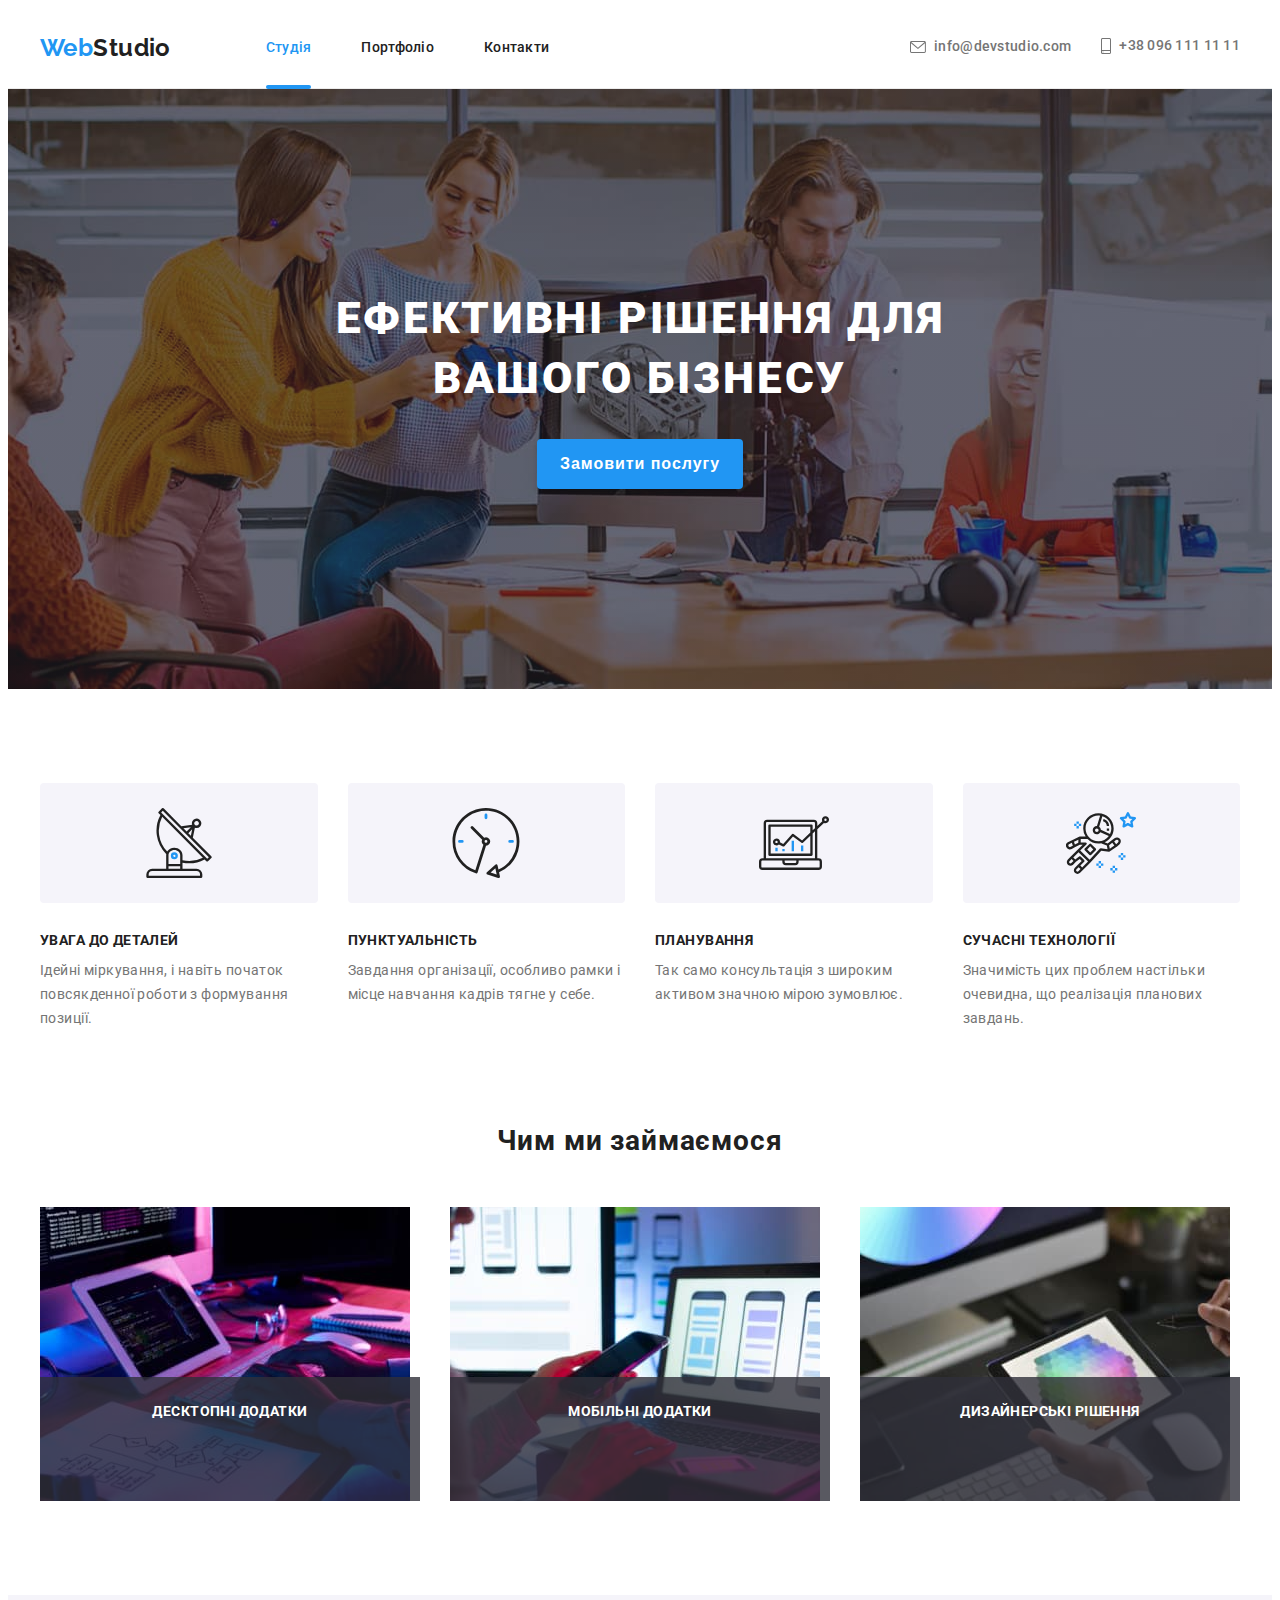
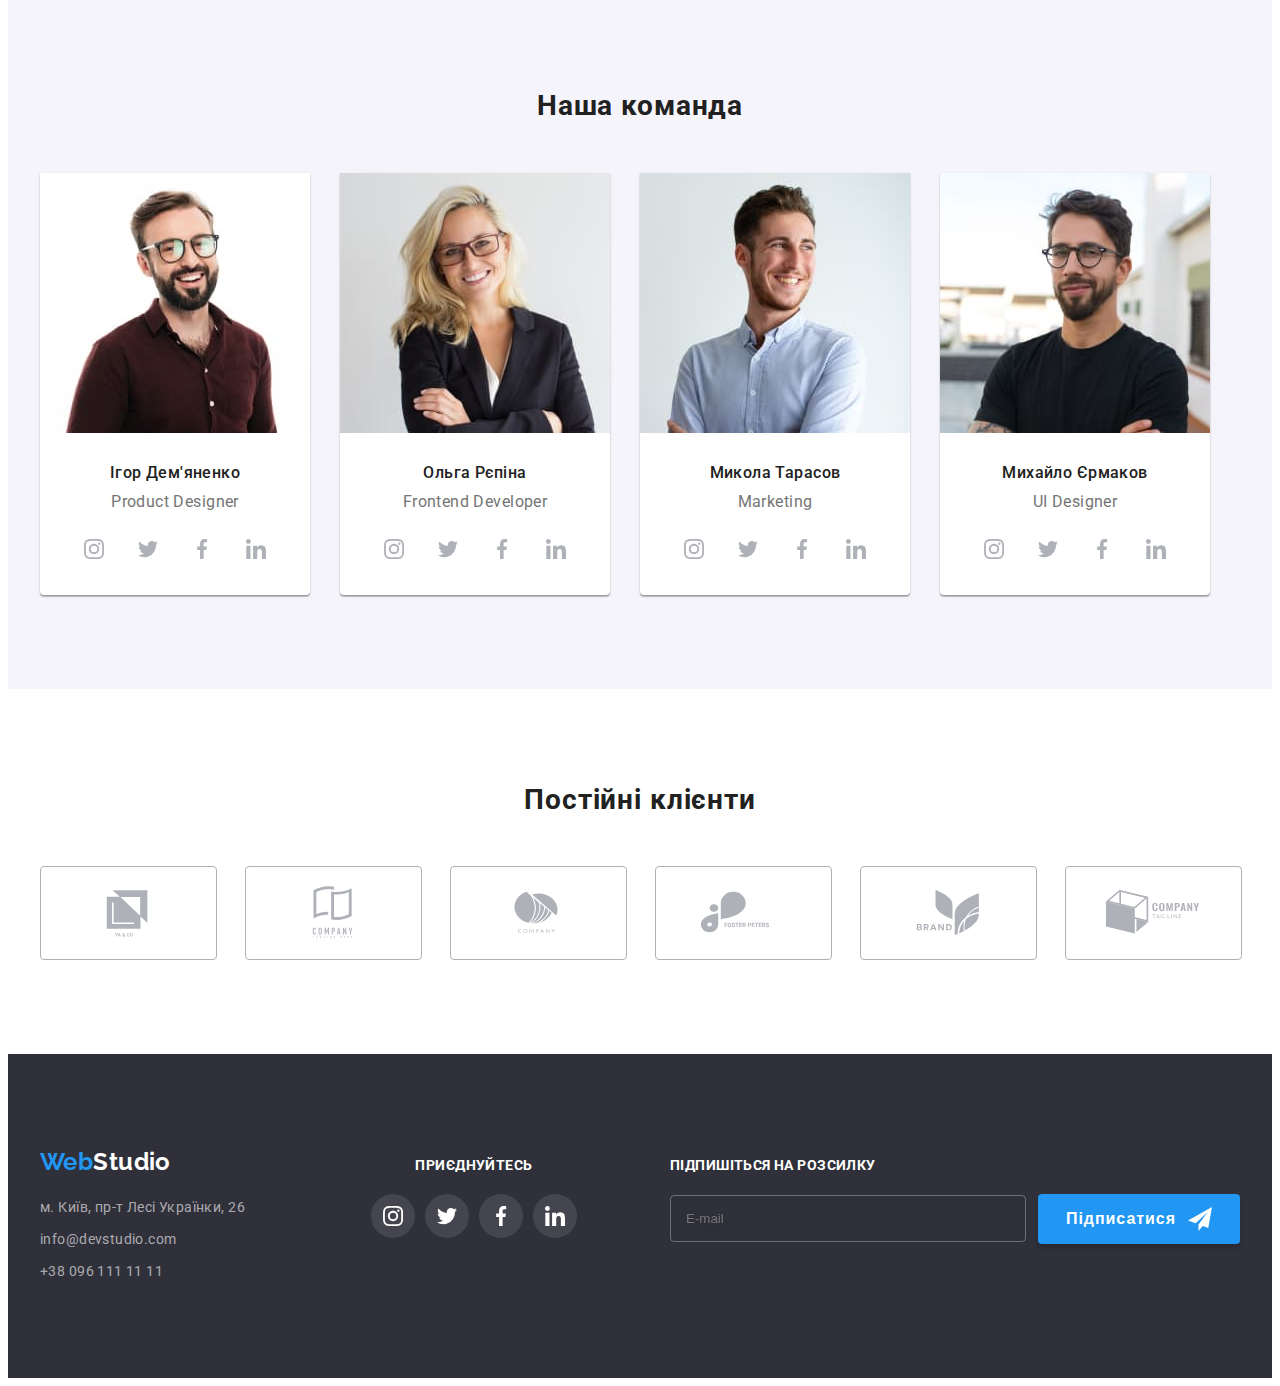
==== commit 9a546b28: "Виправлення 2" ====
--- a/index.html
+++ b/index.html
@@ -78,7 +78,7 @@
 						<nav class="mobile-nav">
 							<ul class="mobile-nav__list">
 								<li class="mobile-nav__item">
-									<a class="mobile-nav__link mobile-nav__indicator" href="./index.html">Студія</a>
+									<a class="mobile-nav__link current" href="./index.html">Студія</a>
 								</li>
 								<li class="mobile-nav__item">
 									<a class="mobile-nav__link" href="./portfolio.html">Портфоліо</a>
--- a/css/main.min.css
+++ b/css/main.min.css
@@ -1 +1 @@
-body{font-family:"Roboto",sans-serif;font-size:14px;letter-spacing:.03em;color:#757575}h1,h2,h3,h4,h5,h6,p{margin:0}ul,ol{margin:0;padding-left:0%;list-style:none}a{text-decoration:none;color:inherit}img{display:block;height:auto}button{cursor:pointer;border:0;padding:0}.container{position:relative;width:100%;margin:0 auto;padding-left:15px;padding-right:15px}@media screen and (min-width: 480px){.container{width:480px;position:relative}}@media screen and (min-width: 768px){.container{width:768px}}@media screen and (min-width: 1200px){.container{width:1200px}}.container--modal-window{width:100%;margin:0 auto;padding:15px 15px}@media screen and (min-width: 480px){.container--modal-window{padding:93px 15px}}.section{padding-top:60px;padding-bottom:60px}@media screen and (min-width: 1200px){.section{padding-top:94px;padding-bottom:94px}}@media screen and (min-width: 1200px){.section--footer{padding-top:60px;padding-bottom:60px}}.section--alternative-bg{background-color:#f5f4fa}.section__title{margin-bottom:30px;font-weight:700;font-size:28px;line-height:1.18;text-align:center;letter-spacing:.03em;color:#212121}@media screen and (min-width: 1200px){.section__title{margin-bottom:50px}}.section--no-padding-top{padding-top:0;display:none}@media screen and (min-width: 1200px){.section--no-padding-top{display:block}}.socials-list{display:-webkit-box;display:-ms-flexbox;display:flex;-webkit-box-pack:center;-ms-flex-pack:center;justify-content:center}.socials-list__item:not(:last-child){margin-right:10px}.socials-list__link{display:-webkit-box;display:-ms-flexbox;display:flex;width:44px;height:44px;-webkit-box-align:center;-ms-flex-align:center;align-items:center;-webkit-box-pack:center;-ms-flex-pack:center;justify-content:center;border-radius:50%;-webkit-transition:background-color 250ms cubic-bezier(0.4, 0, 0.2, 1);transition:background-color 250ms cubic-bezier(0.4, 0, 0.2, 1)}.socials-list__link:hover,.socials-list__link:focus{background-color:#2196f3}.socials-list__link--dark-bg{background-color:rgba(255,255,255,.1)}.socials-list__icon{fill:#afb1b8;-webkit-transition:fill 250ms cubic-bezier(0.4, 0, 0.2, 1);transition:fill 250ms cubic-bezier(0.4, 0, 0.2, 1)}.socials-list__link:hover .socials-list__icon,.socials-list__link:focus .socials-list__icon{fill:#fff}.socials-list__icon--white-icon{fill:#fff}.is-hidden{opacity:0;pointer-events:none}.agreement__input--visually-hidden,.section__title--visually-hidden{position:absolute;width:1px;height:1px;margin:-1px;border:0;padding:0;white-space:nowrap;-webkit-clip-path:inset(100%);clip-path:inset(100%);clip:rect(0 0 0 0);overflow:hidden}.modal__button,.group-subscription__btn,.hero__btn{-webkit-box-align:center;-ms-flex-align:center;align-items:center;background-color:#2196f3;-webkit-box-shadow:0px 4px 4px rgba(0,0,0,.15);box-shadow:0px 4px 4px rgba(0,0,0,.15);border-radius:4px;font-weight:700;font-size:16px;line-height:1.88;text-align:center;letter-spacing:.06em;color:#fff;-webkit-transition:background-color 250ms cubic-bezier(0.4, 0, 0.2, 1);transition:background-color 250ms cubic-bezier(0.4, 0, 0.2, 1)}.benefits__subtitle{font-weight:700;text-transform:uppercase;color:#212121}.logo{padding-top:16px;padding-bottom:16px;font-family:"Raleway",sans-serif;font-weight:700;font-size:24px;line-height:1.17;color:#2196f3}@media screen and (min-width: 768px){.logo{padding-top:0;padding-bottom:0}}.logo__studio{color:#212121}.logo__studio--white{color:#fff}.backdrop{position:fixed;top:0;left:0;width:100%;height:100%;background-color:rgba(0,0,0,.2);-webkit-transition:opacity 250ms cubic-bezier(0.4, 0, 0.2, 1);transition:opacity 250ms cubic-bezier(0.4, 0, 0.2, 1)}.header{border-bottom:1px solid #ececec}.header__container{display:-webkit-box;display:-ms-flexbox;display:flex;-webkit-box-align:center;-ms-flex-align:center;align-items:center}.menu{display:none}@media screen and (min-width: 768px){.menu{display:-webkit-box;display:-ms-flexbox;display:flex}}.menu-btn{position:absolute;top:10px;right:15px;width:40px;height:40px;background-color:rgba(0,0,0,0)}@media screen and (min-width: 768px){.menu-btn{display:none}}.menu-btn__open{fill:#212121;-webkit-transition:fill 250ms cubic-bezier(0.4, 0, 0.2, 1);transition:fill 250ms cubic-bezier(0.4, 0, 0.2, 1)}.menu-btn__open:hover,.menu-btn__open:focus{fill:#2196f3}.nav{display:none}@media screen and (min-width: 768px){.nav{display:-webkit-box;display:-ms-flexbox;display:flex;margin-left:87px}}@media screen and (min-width: 1200px){.nav{margin-left:95px}}.nav__list{display:-webkit-box;display:-ms-flexbox;display:flex}.nav__item:not(:last-child){margin-right:50px}.nav__link{position:relative;display:block;padding-top:32px;padding-bottom:32px;font-weight:500;font-size:14px;line-height:1.14;letter-spacing:.02em;color:#212121;-webkit-transition:color 250ms cubic-bezier(0.4, 0, 0.2, 1);transition:color 250ms cubic-bezier(0.4, 0, 0.2, 1)}.nav__link:hover,.nav__link:focus{color:#2196f3}.nav__link--indicator{color:#2196f3}.nav__link--indicator::after{position:absolute;bottom:-1px;left:0;content:"";display:block;width:100%;height:4px;background-color:#2196f3;border-radius:2px}.contacts{display:none}@media screen and (min-width: 768px){.contacts{display:-webkit-box;display:-ms-flexbox;display:flex;-webkit-box-orient:vertical;-webkit-box-direction:normal;-ms-flex-direction:column;flex-direction:column;margin-left:96px}}@media screen and (min-width: 1200px){.contacts{-webkit-box-orient:horizontal;-webkit-box-direction:normal;-ms-flex-direction:row;flex-direction:row;-webkit-box-align:center;-ms-flex-align:center;align-items:center;margin-left:auto}}.contacts__item:not(:last-child){margin-bottom:10px}@media screen and (min-width: 1200px){.contacts__item:not(:last-child){margin-right:30px;margin-bottom:0}}.contacts__link{display:-webkit-inline-box;display:-ms-inline-flexbox;display:inline-flex;-webkit-box-align:center;-ms-flex-align:center;align-items:center;font-weight:500;font-size:12px;line-height:1.67;letter-spacing:.02em;height:14px;-webkit-transition:color 250ms cubic-bezier(0.4, 0, 0.2, 1);transition:color 250ms cubic-bezier(0.4, 0, 0.2, 1)}.contacts__link:hover,.contacts__link:focus{color:#2196f3}@media screen and (min-width: 1200px){.contacts__link{font-size:14px;line-height:1.14}}.contacts__icon{margin-right:8px;fill:#757575;-webkit-transition:fill 250ms cubic-bezier(0.4, 0, 0.2, 1);transition:fill 250ms cubic-bezier(0.4, 0, 0.2, 1)}.contacts__link:hover .contacts__icon,.contacts__link:focus .contacts__icon{fill:#2196f3}.menu-btn-close{position:absolute;top:10px;right:15px;width:40px;height:40px;background-color:rgba(0,0,0,0)}.menu-btn-close__icon{fill:#212121;-webkit-transition:fill 250ms cubic-bezier(0.4, 0, 0.2, 1);transition:fill 250ms cubic-bezier(0.4, 0, 0.2, 1)}.menu-btn-close__icon:hover,.menu-btn-close__icon:focus{fill:#2196f3}.mobile-menu{position:fixed;z-index:1;background-color:#fff;top:0;left:0;width:100vw;height:100vh}.mobile-menu__container{position:relative;width:100%;margin-left:auto;margin-right:auto;padding:48px 40px;height:100%;display:-webkit-box;display:-ms-flexbox;display:flex;-webkit-box-orient:vertical;-webkit-box-direction:normal;-ms-flex-direction:column;flex-direction:column;-webkit-box-pack:justify;-ms-flex-pack:justify;justify-content:space-between}@media screen and (min-width: 480px){.mobile-menu__container{width:480px}}.mobile-nav__item:not(:last-child){margin-bottom:32px}.mobile-nav__link{font-weight:500;font-size:30px;line-height:1.17;letter-spacing:.02em;color:#212121;-webkit-transition:color 250ms cubic-bezier(0.4, 0, 0.2, 1);transition:color 250ms cubic-bezier(0.4, 0, 0.2, 1)}@media screen and (min-width: 480px){.mobile-nav__link{font-size:40px}}.mobile-nav__link:hover,.mobile-nav__link:focus{color:#2196f3}.mobile-nav__indicator{color:#2196f3}.mobile-contacts{margin-bottom:34px}@media screen and (min-width: 480px){.mobile-contacts{margin-bottom:64px}}.mobile-contacts__item:not(:last-child){margin-bottom:22px}.mobile-contacts__link{font-weight:500;font-size:20px;line-height:1.17;letter-spacing:.02em}.mobile-contacts__link:hover,.mobile-contacts__link:focus{font-size:24px;color:#2196f3}@media screen and (min-width: 480px){.mobile-contacts__link{font-size:24px}.mobile-contacts__link:hover,.mobile-contacts__link:focus{font-size:34px;color:#2196f3}}.mobile-contacts__link--blue{color:#2196f3;font-size:24px;line-height:1.18}@media screen and (min-width: 480px){.mobile-contacts__link--blue{font-size:34px}}.mobile-socials{width:200px;display:-webkit-box;display:-ms-flexbox;display:flex;-ms-flex-wrap:wrap;flex-wrap:wrap;-webkit-box-pack:left;-ms-flex-pack:left;justify-content:left;gap:10px;margin-bottom:70px}@media screen and (min-width: 480px){.mobile-socials{width:100%;margin-bottom:0px}}.mobile-socials__item{display:inline-block}@media screen and (min-width: 480px){.mobile-socials__item:not(:last-child){padding-right:10px;margin-right:10px;border-right:1px solid rgba(33,33,33,.2)}}.mobile-socials__link{font-weight:500;font-size:18px;line-height:1.22;letter-spacing:.02em;color:#2196f3}.hero{background-color:#515151;background-image:-webkit-gradient(linear, left top, right top, from(rgba(47, 48, 58, 0.4)), to(rgba(47, 48, 58, 0.4))),url(../images/studio/hero/hero-mob.jpg);background-image:linear-gradient(to right, rgba(47, 48, 58, 0.4), rgba(47, 48, 58, 0.4)),url(../images/studio/hero/hero-mob.jpg);background-repeat:no-repeat;background-position:center;background-size:cover;padding-top:118px;padding-bottom:118px;text-align:center}@media(min-device-pixel-ratio: 2),(-webkit-min-device-pixel-ratio: 2),(min-resolution: 192dpi),(min-resolution: 2dppx){.hero{background-image:-webkit-gradient(linear, left top, right top, from(rgba(47, 48, 58, 0.4)), to(rgba(47, 48, 58, 0.4))),url(../images/studio/hero/hero-mob-x2.jpg);background-image:linear-gradient(to right, rgba(47, 48, 58, 0.4), rgba(47, 48, 58, 0.4)),url(../images/studio/hero/hero-mob-x2.jpg)}}@media screen and (min-width: 768px){.hero{padding-top:118px;padding-bottom:118px;background-image:-webkit-gradient(linear, left top, right top, from(rgba(47, 48, 58, 0.4)), to(rgba(47, 48, 58, 0.4))),url(../images/studio/hero/hero-tab.jpg);background-image:linear-gradient(to right, rgba(47, 48, 58, 0.4), rgba(47, 48, 58, 0.4)),url(../images/studio/hero/hero-tab.jpg)}}@media screen and (min-width: 768px)and (min-device-pixel-ratio: 2),screen and (min-width: 768px)and (-webkit-min-device-pixel-ratio: 2),screen and (min-width: 768px)and (min-resolution: 192dpi),screen and (min-width: 768px)and (min-resolution: 2dppx){.hero{background-image:-webkit-gradient(linear, left top, right top, from(rgba(47, 48, 58, 0.4)), to(rgba(47, 48, 58, 0.4))),url(../images/studio/hero/hero-tab-x2.jpg);background-image:linear-gradient(to right, rgba(47, 48, 58, 0.4), rgba(47, 48, 58, 0.4)),url(../images/studio/hero/hero-tab-x2.jpg)}}@media screen and (min-width: 1200px){.hero{padding-top:200px;padding-bottom:200px;background-image:-webkit-gradient(linear, left top, right top, from(rgba(47, 48, 58, 0.4)), to(rgba(47, 48, 58, 0.4))),url(../images/studio/hero/hero-desc.jpg);background-image:linear-gradient(to right, rgba(47, 48, 58, 0.4), rgba(47, 48, 58, 0.4)),url(../images/studio/hero/hero-desc.jpg)}}@media screen and (min-width: 1200px)and (min-device-pixel-ratio: 2),screen and (min-width: 1200px)and (-webkit-min-device-pixel-ratio: 2),screen and (min-width: 1200px)and (min-resolution: 192dpi),screen and (min-width: 1200px)and (min-resolution: 2dppx){.hero{background-image:-webkit-gradient(linear, left top, right top, from(rgba(47, 48, 58, 0.4)), to(rgba(47, 48, 58, 0.4))),url(../images/studio/hero/hero-desc-x2.jpg);background-image:linear-gradient(to right, rgba(47, 48, 58, 0.4), rgba(47, 48, 58, 0.4)),url(../images/studio/hero/hero-desc-x2.jpg)}}.hero__title{margin-bottom:30px;font-weight:900;font-size:26px;line-height:1.62;text-align:center;letter-spacing:.06em;text-transform:uppercase;color:#fff}@media screen and (min-width: 1200px){.hero__title{font-size:44px;line-height:1.36}}.hero__btn{padding:10px 23px}.benefits{display:-webkit-box;display:-ms-flexbox;display:flex;-ms-flex-wrap:wrap;flex-wrap:wrap;gap:30px}.benefits__item{width:100%}@media screen and (min-width: 768px){.benefits__item{width:354px}}@media screen and (min-width: 1200px){.benefits__item{width:270px}}.benefits__icon{margin-bottom:30px;display:-webkit-box;display:-ms-flexbox;display:flex;width:100%;height:120px;-webkit-box-align:center;-ms-flex-align:center;align-items:center;-webkit-box-pack:center;-ms-flex-pack:center;justify-content:center;background-color:#f5f4fa;border-radius:4px}.benefits__subtitle{margin-bottom:10px;font-size:14px;line-height:1.14;letter-spacing:.03em;text-align:center}@media screen and (min-width: 768px){.benefits__subtitle{text-align:left}}.benefits__text{line-height:1.71}.service{display:-webkit-box;display:-ms-flexbox;display:flex;gap:30px}.service__item{position:relative;width:calc((100% - 60px)/3)}.service__text{position:absolute;left:0;bottom:0;display:-webkit-box;display:-ms-flexbox;display:flex;text-align:center;-webkit-box-pack:center;-ms-flex-pack:center;justify-content:center;width:100%;height:70px;padding-top:27px;padding-bottom:27px;font-weight:700;line-height:1.14;text-transform:uppercase;color:#fff;background-color:rgba(47,48,58,.8)}.team{display:-webkit-box;display:-ms-flexbox;display:flex;-webkit-box-orient:vertical;-webkit-box-direction:normal;-ms-flex-direction:column;flex-direction:column}@media screen and (min-width: 768px){.team{-webkit-box-orient:horizontal;-webkit-box-direction:normal;-ms-flex-direction:row;flex-direction:row;-ms-flex-wrap:wrap;flex-wrap:wrap;gap:30px}}.team__item{background-color:#fff;-webkit-box-shadow:0px 1px 3px rgba(0,0,0,.12),0px 1px 1px rgba(0,0,0,.14),0px 2px 1px rgba(0,0,0,.2);box-shadow:0px 1px 3px rgba(0,0,0,.12),0px 1px 1px rgba(0,0,0,.14),0px 2px 1px rgba(0,0,0,.2);border-radius:0px 0px 4px 4px}@media screen and (min-width: 768px){.team__item{width:354px}}@media screen and (min-width: 1200px){.team__item{width:270px}}.team__img{display:block;width:100%;height:auto}@media screen and (min-width: 768px){.team__img{width:354px;height:374px}}@media screen and (min-width: 1200px){.team__img{width:270px;height:260px}}.team__description{padding-top:30px;padding-bottom:24px}.team__title{margin-bottom:10px;font-weight:500;font-size:16px;line-height:1.19;text-align:center;color:#212121}.team__text{margin-bottom:16px;font-size:16px;line-height:1.19;text-align:center}.clients{display:-webkit-box;display:-ms-flexbox;display:flex;-ms-flex-wrap:wrap;flex-wrap:wrap;gap:30px}.clients__item{-ms-flex-preferred-size:calc((100% - 30px)/2);flex-basis:calc((100% - 30px)/2)}@media screen and (min-width: 768px){.clients__item{-ms-flex-preferred-size:calc((100% - 60px)/3);flex-basis:calc((100% - 60px)/3)}}@media screen and (min-width: 1200px){.clients__item{-ms-flex-preferred-size:calc((100% - 150px)/6);flex-basis:calc((100% - 150px)/6)}}.clients__link{display:-webkit-inline-box;display:-ms-inline-flexbox;display:inline-flex;-webkit-box-align:center;-ms-flex-align:center;align-items:center;-webkit-box-pack:center;-ms-flex-pack:center;justify-content:center;width:100%;height:92px;border:1px solid #afb1b8;border-radius:4px;-webkit-transition:border 250ms cubic-bezier(0.4, 0, 0.2, 1);transition:border 250ms cubic-bezier(0.4, 0, 0.2, 1)}.clients__link:hover,.clients__link:focus{border:1px solid #2196f3}.clients__icon{fill:#afb1b8;-webkit-transition:fill 250ms cubic-bezier(0.4, 0, 0.2, 1);transition:fill 250ms cubic-bezier(0.4, 0, 0.2, 1)}.clients__link:hover .clients__icon,.clients__link:focus .clients__icon{fill:#2196f3}.footer{background-color:#2f303a}.footer__container{display:-webkit-box;display:-ms-flexbox;display:flex;-webkit-box-orient:vertical;-webkit-box-direction:normal;-ms-flex-direction:column;flex-direction:column;-webkit-box-align:center;-ms-flex-align:center;align-items:center;width:100%;margin:0 auto;padding-left:15px;padding-right:15px}@media screen and (max-width: 1199px){.footer__container{gap:60px}}@media screen and (min-width: 768px){.footer__container{width:768px;-webkit-box-orient:horizontal;-webkit-box-direction:normal;-ms-flex-direction:row;flex-direction:row;-ms-flex-wrap:wrap;flex-wrap:wrap;-webkit-box-align:start;-ms-flex-align:start;align-items:flex-start;-ms-flex-pack:distribute;justify-content:space-around}}@media screen and (min-width: 1200px){.footer__container{width:1200px;-ms-flex-wrap:nowrap;flex-wrap:nowrap;-webkit-box-align:baseline;-ms-flex-align:baseline;align-items:baseline}}.group-contacts{display:-webkit-box;display:-ms-flexbox;display:flex;-webkit-box-orient:vertical;-webkit-box-direction:normal;-ms-flex-direction:column;flex-direction:column;-webkit-box-align:center;-ms-flex-align:center;align-items:center}@media screen and (min-width: 1200px){.group-contacts{margin-bottom:0;-webkit-box-align:start;-ms-flex-align:start;align-items:start;-webkit-box-flex:1;-ms-flex-positive:1;flex-grow:1}}.footer__logo{margin-bottom:20px;padding-top:0;padding-bottom:0}.group-contacts__list{display:-webkit-box;display:-ms-flexbox;display:flex;-webkit-box-orient:vertical;-webkit-box-direction:normal;-ms-flex-direction:column;flex-direction:column;-webkit-box-align:center;-ms-flex-align:center;align-items:center}@media screen and (min-width: 1200px){.group-contacts__list{-webkit-box-align:start;-ms-flex-align:start;align-items:start}}.group-contacts__item:not(:last-child){margin-bottom:8px}.group-contacts__link{font-style:normal;line-height:1.71;color:rgba(255,255,255,.6);-webkit-transition:color 250ms cubic-bezier(0.4, 0, 0.2, 1);transition:color 250ms cubic-bezier(0.4, 0, 0.2, 1)}.group-contacts__link:hover,.group-contacts__link:focus{color:#fff}.group-socials{display:-webkit-box;display:-ms-flexbox;display:flex;-webkit-box-orient:vertical;-webkit-box-direction:normal;-ms-flex-direction:column;flex-direction:column;-webkit-box-align:center;-ms-flex-align:center;align-items:center}@media screen and (min-width: 1200px){.group-socials{margin-bottom:0;margin-left:70px}}.group-socials__call{margin-bottom:20px;line-height:1.14;text-transform:uppercase;color:#fff}.group-subscription{display:-webkit-box;display:-ms-flexbox;display:flex;-webkit-box-orient:vertical;-webkit-box-direction:normal;-ms-flex-direction:column;flex-direction:column;-webkit-box-align:center;-ms-flex-align:center;align-items:center;width:100%}@media screen and (min-width: 1200px){.group-subscription{display:block;width:570px;margin-left:93px}}.group-subscription__call{display:block;margin-bottom:20px;line-height:1.14;text-transform:uppercase;color:#fff}.group-subscription__form{display:-webkit-box;display:-ms-flexbox;display:flex;-webkit-box-orient:vertical;-webkit-box-direction:normal;-ms-flex-direction:column;flex-direction:column;-webkit-box-align:center;-ms-flex-align:center;align-items:center;width:100%}@media screen and (min-width: 480px){.group-subscription__form{width:450px}}@media screen and (min-width: 1200px){.group-subscription__form{-webkit-box-orient:horizontal;-webkit-box-direction:normal;-ms-flex-direction:row;flex-direction:row;width:570px}}.group-subscription__input{margin-bottom:20px;width:100%;padding:15px;background-color:rgba(0,0,0,0);border:1px solid rgba(255,255,255,.3);-webkit-filter:drop-shadow(0px 4px 4px rgba(0, 0, 0, 0.15));filter:drop-shadow(0px 4px 4px rgba(0, 0, 0, 0.15));border-radius:4px}@media screen and (min-width: 768px){.group-subscription__input{width:450px}}@media screen and (min-width: 1200px){.group-subscription__input{margin-bottom:0;margin-right:12px;width:358px}}.group-subscription__btn{display:-webkit-box;display:-ms-flexbox;display:flex;-webkit-box-align:center;-ms-flex-align:center;align-items:center;padding:10px 28px}.group-subscription__icon{margin-left:12px;fill:#fff}.filter{display:-webkit-box;display:-ms-flexbox;display:flex;-ms-flex-wrap:wrap;flex-wrap:wrap;margin-bottom:40px}@media screen and (max-width: 767px){.filter{max-width:326px}}@media screen and (min-width: 768px){.filter{-ms-flex-wrap:nowrap;flex-wrap:nowrap;margin-bottom:30px;-webkit-box-pack:center;-ms-flex-pack:center;justify-content:center}}@media screen and (min-width: 1200px){.filter{margin-bottom:50px}}.filter__item:not(:last-child){margin-right:8px}@media screen and (max-width: 767px){.filter__item:not(:nth-child(n+4)){margin-bottom:15px}}.filter__btn{padding:6px 22px;border-radius:4px;font-weight:500;font-size:16px;line-height:1.62;text-align:center;color:#212121;-webkit-transition:color 250ms cubic-bezier(0.4, 0, 0.2, 1),background-color 250ms cubic-bezier(0.4, 0, 0.2, 1),-webkit-box-shadow 250ms cubic-bezier(0.4, 0, 0.2, 1);transition:color 250ms cubic-bezier(0.4, 0, 0.2, 1),background-color 250ms cubic-bezier(0.4, 0, 0.2, 1),-webkit-box-shadow 250ms cubic-bezier(0.4, 0, 0.2, 1);transition:color 250ms cubic-bezier(0.4, 0, 0.2, 1),background-color 250ms cubic-bezier(0.4, 0, 0.2, 1),box-shadow 250ms cubic-bezier(0.4, 0, 0.2, 1);transition:color 250ms cubic-bezier(0.4, 0, 0.2, 1),background-color 250ms cubic-bezier(0.4, 0, 0.2, 1),box-shadow 250ms cubic-bezier(0.4, 0, 0.2, 1),-webkit-box-shadow 250ms cubic-bezier(0.4, 0, 0.2, 1)}.filter__btn:hover,.filter__btn:focus{color:#fff;background-color:#2196f3;-webkit-box-shadow:0px 3px 1px rgba(0,0,0,.1),0px 1px 2px rgba(0,0,0,.08),0px 2px 2px rgba(0,0,0,.12);box-shadow:0px 3px 1px rgba(0,0,0,.1),0px 1px 2px rgba(0,0,0,.08),0px 2px 2px rgba(0,0,0,.12)}.works{display:-webkit-box;display:-ms-flexbox;display:flex;-ms-flex-wrap:wrap;flex-wrap:wrap;gap:30px;-webkit-box-flex:1;-ms-flex-positive:1;flex-grow:1}.works__item{-ms-flex-preferred-size:100%;flex-basis:100%}@media screen and (min-width: 768px){.works__item{-ms-flex-preferred-size:calc((100% - 30px)/2);flex-basis:calc((100% - 30px)/2)}}@media screen and (min-width: 1200px){.works__item{-ms-flex-preferred-size:calc((100% - 60px)/3);flex-basis:calc((100% - 60px)/3)}}.works__link{display:-webkit-box;display:-ms-flexbox;display:flex;-webkit-box-orient:vertical;-webkit-box-direction:normal;-ms-flex-direction:column;flex-direction:column;height:100%;-webkit-transition:-webkit-box-shadow 250ms cubic-bezier(0.4, 0, 0.2, 1);transition:-webkit-box-shadow 250ms cubic-bezier(0.4, 0, 0.2, 1);transition:box-shadow 250ms cubic-bezier(0.4, 0, 0.2, 1);transition:box-shadow 250ms cubic-bezier(0.4, 0, 0.2, 1), -webkit-box-shadow 250ms cubic-bezier(0.4, 0, 0.2, 1)}.works__link:hover,.works__link:focus{-webkit-box-shadow:0px 1px 1px rgba(0,0,0,.12),0px 4px 4px rgba(0,0,0,.06),1px 4px 6px rgba(0,0,0,.16);box-shadow:0px 1px 1px rgba(0,0,0,.12),0px 4px 4px rgba(0,0,0,.06),1px 4px 6px rgba(0,0,0,.16)}.works__img{width:100%;height:auto}.popup-item{position:relative;overflow:hidden}.popup-item__text{position:absolute;top:100%;left:0;width:100%;height:294px;padding-right:24px;padding-left:24px;display:-webkit-box;display:-ms-flexbox;display:flex;-webkit-box-align:center;-ms-flex-align:center;align-items:center;font-size:18px;line-height:1.56;letter-spacing:.03em;color:#fff;background-color:rgba(33,150,243,.9);-webkit-transition:top 250ms cubic-bezier(0.4, 0, 0.2, 1);transition:top 250ms cubic-bezier(0.4, 0, 0.2, 1)}.works__link:hover .popup-item__text,.works__link:focus .popup-item__text{top:0}.works__description{-webkit-box-flex:1;-ms-flex-positive:1;flex-grow:1;padding:20px 24px;border-right:1px solid #eee;border-bottom:1px solid #eee;border-left:1px solid #eee}.works__subtitle{margin-bottom:4px;font-weight:700;font-size:18px;line-height:2;letter-spacing:.06em;color:#212121}.works__text{font-size:16px;line-height:1.88;color:#757575}.modal{position:absolute;top:50%;left:50%;-webkit-transform:translate(-50%, -50%);transform:translate(-50%, -50%);display:-webkit-box;display:-ms-flexbox;display:flex;-webkit-box-orient:vertical;-webkit-box-direction:normal;-ms-flex-direction:column;flex-direction:column;-webkit-box-align:center;-ms-flex-align:center;align-items:center;width:100%;padding:40px;background-color:#fff}@media screen and (min-width: 480px){.modal{width:450px}}@media screen and (min-width: 1200px){.modal{width:528px;min-height:581px}}.btn-close{position:absolute;display:-webkit-box;display:-ms-flexbox;display:flex;-webkit-box-align:center;-ms-flex-align:center;align-items:center;-webkit-box-pack:center;-ms-flex-pack:center;justify-content:center;top:8px;right:8px;width:30px;height:30px;border-radius:50%;border:1px solid rgba(0,0,0,.1);background-color:rgba(0,0,0,0)}.btn-close__icon{fill:#000;-webkit-transition:fill 250ms cubic-bezier(0.4, 0, 0.2, 1);transition:fill 250ms cubic-bezier(0.4, 0, 0.2, 1)}.btn-close:hover .btn-close__icon,.btn-close:focus .btn-close__icon{fill:#2196f3}.modal__call{margin-bottom:7px;font-size:14px;line-height:1.5;letter-spacing:.03em;text-align:center;color:#212121}@media screen and (min-width: 480px){.modal__call{margin-bottom:12px;font-size:20px}}@media screen and (min-width: 1200px){.modal__call{font-size:20px;line-height:1.15}}.modal__form{width:100%;display:-webkit-box;display:-ms-flexbox;display:flex;-webkit-box-orient:vertical;-webkit-box-direction:normal;-ms-flex-direction:column;flex-direction:column;-webkit-box-align:center;-ms-flex-align:center;align-items:center}.date{position:relative;margin-bottom:10px;width:100%}.date__icon{position:absolute;fill:#212121;bottom:11px;left:12px;-webkit-transition:fill 250ms cubic-bezier(0.4, 0, 0.2, 1);transition:fill 250ms cubic-bezier(0.4, 0, 0.2, 1)}.date:focus-within .date__icon{fill:#2196f3}.date__name{display:block;margin-bottom:2px;font-size:10px;line-height:1.67;letter-spacing:.01em}@media screen and (min-width: 480px){.date__name{font-size:12px;margin-bottom:4px}}.date__input{width:100%;height:40px;padding-left:42px;border:1px solid rgba(33,33,33,.2);border-radius:4px;-webkit-transition:border 250ms cubic-bezier(0.4, 0, 0.2, 1);transition:border 250ms cubic-bezier(0.4, 0, 0.2, 1)}.date:focus-within .date__input{border:1px solid #2196f3}.comment{width:100%;margin-bottom:10px}@media screen and (min-width: 480px){.comment{margin-bottom:20px}}.comment__name{display:block;margin-bottom:2px;font-size:10px;line-height:1.67;letter-spacing:.01em}@media screen and (min-width: 480px){.comment__name{margin-bottom:4px;font-size:12px}}.comment__input{width:100%;height:80px;border:1px solid rgba(33,33,33,.2);border-radius:4px;padding:12px 16px}@media screen and (min-width: 480px){.comment__input{height:120px}}.comment__input::-webkit-input-placeholder{line-height:1.14;letter-spacing:.01em;color:rgba(117,117,117,.5)}.comment__input::-moz-placeholder{line-height:1.14;letter-spacing:.01em;color:rgba(117,117,117,.5)}.comment__input:-ms-input-placeholder{line-height:1.14;letter-spacing:.01em;color:rgba(117,117,117,.5)}.comment__input::-ms-input-placeholder{line-height:1.14;letter-spacing:.01em;color:rgba(117,117,117,.5)}.comment__input::placeholder{line-height:1.14;letter-spacing:.01em;color:rgba(117,117,117,.5)}@media screen and (min-width: 1200px){.comment__input::-webkit-input-placeholder{font-size:12px;line-height:1.17}.comment__input::-moz-placeholder{font-size:12px;line-height:1.17}.comment__input:-ms-input-placeholder{font-size:12px;line-height:1.17}.comment__input::-ms-input-placeholder{font-size:12px;line-height:1.17}.comment__input::placeholder{font-size:12px;line-height:1.17}}.agreement{position:relative;display:-webkit-box;display:-ms-flexbox;display:flex;-webkit-box-align:center;-ms-flex-align:center;align-items:center;margin-bottom:15px}@media screen and (min-width: 480px){.agreement{margin-bottom:30px}}.agreement__input:focus+.agreement__icon{outline:2px solid #005fcc;outline-width:1px}.agreement__input:checked+.agreement__icon{background-color:#2196f3;border:2px solid #2196f3}.agreement__input:checked+.agreement__icon .agreement__active{fill:#fff}.agreement__icon{position:relative;display:block;width:13px;height:13px;border:2px solid #212121;border-radius:2px;-webkit-transition:background-color 2500ms cubic-bezier(0.4, 0, 0.2, 1);transition:background-color 2500ms cubic-bezier(0.4, 0, 0.2, 1);-webkit-transition:border 250ms cubic-bezier(0.4, 0, 0.2, 1);transition:border 250ms cubic-bezier(0.4, 0, 0.2, 1)}@media screen and (min-width: 480px){.agreement__icon{width:16px;height:15px}}.agreement__active{position:absolute;bottom:-3px;left:-4px;fill:rgba(0,0,0,0)}@media screen and (min-width: 480px){.agreement__active{bottom:-2px;left:-3px}}.agreement__text{width:100%;margin-left:8px;font-size:12px;line-height:1.17}@media screen and (min-width: 1200px){.agreement__text{font-size:14px;line-height:1.71}}.agreement__link{text-decoration:underline;color:#2196f3}.modal__button{padding:5px 32px}@media screen and (min-width: 480px){.modal__button{padding:10px 52px}}.modal__button:hover,.modal__button:focus{background-color:#188ce8}/*# sourceMappingURL=main.min.css.map */+body{font-family:"Roboto",sans-serif;font-size:14px;letter-spacing:.03em;color:#757575}h1,h2,h3,h4,h5,h6,p{margin:0}ul,ol{margin:0;padding-left:0%;list-style:none}a{text-decoration:none;color:inherit}img{display:block;height:auto}button{cursor:pointer;border:0;padding:0}.container{position:relative;width:100%;margin:0 auto;padding-left:15px;padding-right:15px}@media screen and (min-width: 480px){.container{width:480px;position:relative}}@media screen and (min-width: 768px){.container{width:768px}}@media screen and (min-width: 1200px){.container{width:1200px}}.container--modal-window{width:100%;margin:0 auto;padding:15px 15px}@media screen and (min-width: 480px){.container--modal-window{padding:93px 15px}}.section{padding-top:60px;padding-bottom:60px}@media screen and (min-width: 1200px){.section{padding-top:94px;padding-bottom:94px}}.section--alternative-bg{background-color:#f5f4fa}.section__title{margin-bottom:30px;font-weight:700;font-size:28px;line-height:1.18;text-align:center;letter-spacing:.03em;color:#212121}@media screen and (min-width: 1200px){.section__title{margin-bottom:50px}}.section--no-padding-top{padding-top:0;display:none}@media screen and (min-width: 1200px){.section--no-padding-top{display:block}}.socials-list{display:-webkit-box;display:-ms-flexbox;display:flex;-webkit-box-pack:center;-ms-flex-pack:center;justify-content:center}.socials-list__item:not(:last-child){margin-right:10px}.socials-list__link{display:-webkit-box;display:-ms-flexbox;display:flex;width:44px;height:44px;-webkit-box-align:center;-ms-flex-align:center;align-items:center;-webkit-box-pack:center;-ms-flex-pack:center;justify-content:center;border-radius:50%;-webkit-transition:background-color 250ms cubic-bezier(0.4, 0, 0.2, 1);transition:background-color 250ms cubic-bezier(0.4, 0, 0.2, 1)}.socials-list__link:hover,.socials-list__link:focus{background-color:#2196f3}.socials-list__link--dark-bg{background-color:rgba(255,255,255,.1)}.socials-list__icon{fill:#afb1b8;-webkit-transition:fill 250ms cubic-bezier(0.4, 0, 0.2, 1);transition:fill 250ms cubic-bezier(0.4, 0, 0.2, 1)}.socials-list__link:hover .socials-list__icon,.socials-list__link:focus .socials-list__icon{fill:#fff}.socials-list__icon--white-icon{fill:#fff}.is-hidden{opacity:0;pointer-events:none}.agreement__input--visually-hidden,.section__title--visually-hidden{position:absolute;width:1px;height:1px;margin:-1px;border:0;padding:0;white-space:nowrap;-webkit-clip-path:inset(100%);clip-path:inset(100%);clip:rect(0 0 0 0);overflow:hidden}.modal__button,.group-subscription__btn,.hero__btn{-webkit-box-align:center;-ms-flex-align:center;align-items:center;background-color:#2196f3;-webkit-box-shadow:0px 4px 4px rgba(0,0,0,.15);box-shadow:0px 4px 4px rgba(0,0,0,.15);border-radius:4px;font-weight:700;font-size:16px;line-height:1.88;text-align:center;letter-spacing:.06em;color:#fff;-webkit-transition:background-color 250ms cubic-bezier(0.4, 0, 0.2, 1);transition:background-color 250ms cubic-bezier(0.4, 0, 0.2, 1)}.benefits__subtitle{font-weight:700;text-transform:uppercase;color:#212121}.logo{padding-top:16px;padding-bottom:16px;font-family:"Raleway",sans-serif;font-weight:700;font-size:24px;line-height:1.17;color:#2196f3}@media screen and (min-width: 768px){.logo{padding-top:0;padding-bottom:0}}.logo__studio{color:#212121}.logo__studio--white{color:#fff}.backdrop{position:fixed;top:0;left:0;width:100%;height:100%;background-color:rgba(0,0,0,.2);-webkit-transition:opacity 250ms cubic-bezier(0.4, 0, 0.2, 1);transition:opacity 250ms cubic-bezier(0.4, 0, 0.2, 1)}.header{border-bottom:1px solid #ececec}.header__container{display:-webkit-box;display:-ms-flexbox;display:flex;-webkit-box-align:center;-ms-flex-align:center;align-items:center}.menu{display:none}@media screen and (min-width: 768px){.menu{display:-webkit-box;display:-ms-flexbox;display:flex}}.menu-btn{position:absolute;top:10px;right:15px;width:40px;height:40px;background-color:rgba(0,0,0,0)}@media screen and (min-width: 768px){.menu-btn{display:none}}.menu-btn__open{fill:#212121;-webkit-transition:fill 250ms cubic-bezier(0.4, 0, 0.2, 1);transition:fill 250ms cubic-bezier(0.4, 0, 0.2, 1)}.menu-btn__open:hover,.menu-btn__open:focus{fill:#2196f3}.nav{display:none}@media screen and (min-width: 768px){.nav{display:-webkit-box;display:-ms-flexbox;display:flex;margin-left:87px}}@media screen and (min-width: 1200px){.nav{margin-left:95px}}.nav__list{display:-webkit-box;display:-ms-flexbox;display:flex}.nav__item:not(:last-child){margin-right:50px}.nav__link{position:relative;display:block;padding-top:32px;padding-bottom:32px;font-weight:500;font-size:14px;line-height:1.14;letter-spacing:.02em;color:#212121;-webkit-transition:color 250ms cubic-bezier(0.4, 0, 0.2, 1);transition:color 250ms cubic-bezier(0.4, 0, 0.2, 1)}.nav__link:hover,.nav__link:focus{color:#2196f3}.nav__link--indicator{color:#2196f3}.nav__link--indicator::after{position:absolute;bottom:-1px;left:0;content:"";display:block;width:100%;height:4px;background-color:#2196f3;border-radius:2px}.contacts{display:none}@media screen and (min-width: 768px){.contacts{display:-webkit-box;display:-ms-flexbox;display:flex;-webkit-box-orient:vertical;-webkit-box-direction:normal;-ms-flex-direction:column;flex-direction:column;margin-left:96px}}@media screen and (min-width: 1200px){.contacts{-webkit-box-orient:horizontal;-webkit-box-direction:normal;-ms-flex-direction:row;flex-direction:row;-webkit-box-align:center;-ms-flex-align:center;align-items:center;margin-left:auto}}.contacts__item:not(:last-child){margin-bottom:10px}@media screen and (min-width: 1200px){.contacts__item:not(:last-child){margin-right:30px;margin-bottom:0}}.contacts__link{display:-webkit-inline-box;display:-ms-inline-flexbox;display:inline-flex;-webkit-box-align:center;-ms-flex-align:center;align-items:center;font-weight:500;font-size:12px;line-height:1.67;letter-spacing:.02em;height:14px;-webkit-transition:color 250ms cubic-bezier(0.4, 0, 0.2, 1);transition:color 250ms cubic-bezier(0.4, 0, 0.2, 1)}.contacts__link:hover,.contacts__link:focus{color:#2196f3}@media screen and (min-width: 1200px){.contacts__link{font-size:14px;line-height:1.14}}.contacts__icon{margin-right:8px;fill:#757575;-webkit-transition:fill 250ms cubic-bezier(0.4, 0, 0.2, 1);transition:fill 250ms cubic-bezier(0.4, 0, 0.2, 1)}.contacts__link:hover .contacts__icon,.contacts__link:focus .contacts__icon{fill:#2196f3}.menu-btn-close{position:absolute;top:10px;right:15px;width:40px;height:40px;background-color:rgba(0,0,0,0)}.menu-btn-close__icon{fill:#212121;-webkit-transition:fill 250ms cubic-bezier(0.4, 0, 0.2, 1);transition:fill 250ms cubic-bezier(0.4, 0, 0.2, 1)}.menu-btn-close__icon:hover,.menu-btn-close__icon:focus{fill:#2196f3}.mobile-menu{position:fixed;z-index:1;background-color:#fff;top:0;left:0;width:100vw;height:100vh}.mobile-menu__container{position:relative;width:100%;margin-left:auto;margin-right:auto;padding:48px 40px;height:100%;display:-webkit-box;display:-ms-flexbox;display:flex;-webkit-box-orient:vertical;-webkit-box-direction:normal;-ms-flex-direction:column;flex-direction:column;-webkit-box-pack:justify;-ms-flex-pack:justify;justify-content:space-between}@media screen and (min-width: 480px){.mobile-menu__container{width:480px}}.mobile-nav__item:not(:last-child){margin-bottom:32px}.mobile-nav__link{font-weight:500;font-size:30px;line-height:1.17;letter-spacing:.02em;color:#212121;-webkit-transition:color 250ms cubic-bezier(0.4, 0, 0.2, 1);transition:color 250ms cubic-bezier(0.4, 0, 0.2, 1)}@media screen and (min-width: 480px){.mobile-nav__link{font-size:40px}}.mobile-nav__link:hover,.mobile-nav__link:focus{color:#2196f3}.current{color:#2196f3}.mobile-contacts{margin-bottom:34px}@media screen and (min-width: 480px){.mobile-contacts{margin-bottom:64px}}.mobile-contacts__item:not(:last-child){margin-bottom:22px}.mobile-contacts__link{font-weight:500;font-size:20px;line-height:1.17;letter-spacing:.02em}.mobile-contacts__link:hover,.mobile-contacts__link:focus{font-size:24px;color:#2196f3}@media screen and (min-width: 480px){.mobile-contacts__link{font-size:24px}.mobile-contacts__link:hover,.mobile-contacts__link:focus{font-size:34px;color:#2196f3}}.mobile-contacts__link--blue{color:#2196f3;font-size:24px;line-height:1.18}@media screen and (min-width: 480px){.mobile-contacts__link--blue{font-size:34px}}.mobile-socials{width:200px;display:-webkit-box;display:-ms-flexbox;display:flex;-ms-flex-wrap:wrap;flex-wrap:wrap;-webkit-box-pack:left;-ms-flex-pack:left;justify-content:left;gap:10px;margin-bottom:70px}@media screen and (min-width: 480px){.mobile-socials{width:100%;margin-bottom:0px}}.mobile-socials__item{display:inline-block}@media screen and (min-width: 480px){.mobile-socials__item:not(:last-child){padding-right:10px;margin-right:10px;border-right:1px solid rgba(33,33,33,.2)}}.mobile-socials__link{font-weight:500;font-size:18px;line-height:1.22;letter-spacing:.02em;color:#2196f3}.hero{background-color:#515151;background-image:-webkit-gradient(linear, left top, right top, from(rgba(47, 48, 58, 0.4)), to(rgba(47, 48, 58, 0.4))),url(../images/studio/hero/hero-mob.jpg);background-image:linear-gradient(to right, rgba(47, 48, 58, 0.4), rgba(47, 48, 58, 0.4)),url(../images/studio/hero/hero-mob.jpg);background-repeat:no-repeat;background-position:center;background-size:cover;padding-top:118px;padding-bottom:118px;text-align:center;max-width:1600px;margin-left:auto;margin-right:auto}@media(min-device-pixel-ratio: 2),(-webkit-min-device-pixel-ratio: 2),(min-resolution: 192dpi),(min-resolution: 2dppx){.hero{background-image:-webkit-gradient(linear, left top, right top, from(rgba(47, 48, 58, 0.4)), to(rgba(47, 48, 58, 0.4))),url(../images/studio/hero/hero-mob-x2.jpg);background-image:linear-gradient(to right, rgba(47, 48, 58, 0.4), rgba(47, 48, 58, 0.4)),url(../images/studio/hero/hero-mob-x2.jpg)}}@media screen and (min-width: 768px){.hero{padding-top:118px;padding-bottom:118px;background-image:-webkit-gradient(linear, left top, right top, from(rgba(47, 48, 58, 0.4)), to(rgba(47, 48, 58, 0.4))),url(../images/studio/hero/hero-tab.jpg);background-image:linear-gradient(to right, rgba(47, 48, 58, 0.4), rgba(47, 48, 58, 0.4)),url(../images/studio/hero/hero-tab.jpg)}}@media screen and (min-width: 768px)and (min-device-pixel-ratio: 2),screen and (min-width: 768px)and (-webkit-min-device-pixel-ratio: 2),screen and (min-width: 768px)and (min-resolution: 192dpi),screen and (min-width: 768px)and (min-resolution: 2dppx){.hero{background-image:-webkit-gradient(linear, left top, right top, from(rgba(47, 48, 58, 0.4)), to(rgba(47, 48, 58, 0.4))),url(../images/studio/hero/hero-tab-x2.jpg);background-image:linear-gradient(to right, rgba(47, 48, 58, 0.4), rgba(47, 48, 58, 0.4)),url(../images/studio/hero/hero-tab-x2.jpg)}}@media screen and (min-width: 1200px){.hero{padding-top:200px;padding-bottom:200px;background-image:-webkit-gradient(linear, left top, right top, from(rgba(47, 48, 58, 0.4)), to(rgba(47, 48, 58, 0.4))),url(../images/studio/hero/hero-desc.jpg);background-image:linear-gradient(to right, rgba(47, 48, 58, 0.4), rgba(47, 48, 58, 0.4)),url(../images/studio/hero/hero-desc.jpg)}}@media screen and (min-width: 1200px)and (min-device-pixel-ratio: 2),screen and (min-width: 1200px)and (-webkit-min-device-pixel-ratio: 2),screen and (min-width: 1200px)and (min-resolution: 192dpi),screen and (min-width: 1200px)and (min-resolution: 2dppx){.hero{background-image:-webkit-gradient(linear, left top, right top, from(rgba(47, 48, 58, 0.4)), to(rgba(47, 48, 58, 0.4))),url(../images/studio/hero/hero-desc-x2.jpg);background-image:linear-gradient(to right, rgba(47, 48, 58, 0.4), rgba(47, 48, 58, 0.4)),url(../images/studio/hero/hero-desc-x2.jpg)}}.hero__title{margin-bottom:30px;font-weight:900;font-size:26px;line-height:1.62;text-align:center;letter-spacing:.06em;text-transform:uppercase;color:#fff}@media screen and (min-width: 1200px){.hero__title{font-size:44px;line-height:1.36}}.hero__btn{padding:10px 23px}.benefits{display:-webkit-box;display:-ms-flexbox;display:flex;-ms-flex-wrap:wrap;flex-wrap:wrap;gap:30px}.benefits__item{-ms-flex-preferred-size:100%;flex-basis:100%}@media screen and (min-width: 768px){.benefits__item{-ms-flex-preferred-size:calc((100% - 30px)/2);flex-basis:calc((100% - 30px)/2)}}@media screen and (min-width: 1200px){.benefits__item{-ms-flex-preferred-size:calc((100% - 90px)/4);flex-basis:calc((100% - 90px)/4)}}.benefits__icon{margin-bottom:30px;display:-webkit-box;display:-ms-flexbox;display:flex;width:100%;height:120px;-webkit-box-align:center;-ms-flex-align:center;align-items:center;-webkit-box-pack:center;-ms-flex-pack:center;justify-content:center;background-color:#f5f4fa;border-radius:4px}.benefits__subtitle{margin-bottom:10px;font-size:14px;line-height:1.14;letter-spacing:.03em;text-align:center}@media screen and (min-width: 768px){.benefits__subtitle{text-align:left}}.benefits__text{line-height:1.71}.service{display:-webkit-box;display:-ms-flexbox;display:flex;gap:30px}.service__item{position:relative;width:calc((100% - 60px)/3)}.service__text{position:absolute;left:0;bottom:0;display:-webkit-box;display:-ms-flexbox;display:flex;text-align:center;-webkit-box-pack:center;-ms-flex-pack:center;justify-content:center;width:100%;height:70px;padding-top:27px;padding-bottom:27px;font-weight:700;line-height:1.14;text-transform:uppercase;color:#fff;background-color:rgba(47,48,58,.8)}.team{display:-webkit-box;display:-ms-flexbox;display:flex;-webkit-box-orient:vertical;-webkit-box-direction:normal;-ms-flex-direction:column;flex-direction:column;gap:30px}@media screen and (min-width: 768px){.team{-webkit-box-orient:horizontal;-webkit-box-direction:normal;-ms-flex-direction:row;flex-direction:row;-ms-flex-wrap:wrap;flex-wrap:wrap}}.team__item{background-color:#fff;-webkit-box-shadow:0px 1px 3px rgba(0,0,0,.12),0px 1px 1px rgba(0,0,0,.14),0px 2px 1px rgba(0,0,0,.2);box-shadow:0px 1px 3px rgba(0,0,0,.12),0px 1px 1px rgba(0,0,0,.14),0px 2px 1px rgba(0,0,0,.2);border-radius:0px 0px 4px 4px}@media screen and (min-width: 768px){.team__item{width:354px}}@media screen and (min-width: 1200px){.team__item{width:270px}}.team__img{display:block;width:100%;height:auto}@media screen and (min-width: 768px){.team__img{width:354px;height:374px}}@media screen and (min-width: 1200px){.team__img{width:270px;height:260px}}.team__description{padding-top:30px;padding-bottom:24px}.team__title{margin-bottom:10px;font-weight:500;font-size:16px;line-height:1.19;text-align:center;color:#212121}.team__text{margin-bottom:16px;font-size:16px;line-height:1.19;text-align:center}.clients{display:-webkit-box;display:-ms-flexbox;display:flex;-ms-flex-wrap:wrap;flex-wrap:wrap;gap:30px}.clients__item{-ms-flex-preferred-size:calc((100% - 30px)/2);flex-basis:calc((100% - 30px)/2)}@media screen and (min-width: 768px){.clients__item{-ms-flex-preferred-size:calc((100% - 60px)/3);flex-basis:calc((100% - 60px)/3)}}@media screen and (min-width: 1200px){.clients__item{-ms-flex-preferred-size:calc((100% - 150px)/6);flex-basis:calc((100% - 150px)/6)}}.clients__link{display:-webkit-inline-box;display:-ms-inline-flexbox;display:inline-flex;-webkit-box-align:center;-ms-flex-align:center;align-items:center;-webkit-box-pack:center;-ms-flex-pack:center;justify-content:center;width:100%;height:92px;border:1px solid #afb1b8;border-radius:4px;-webkit-transition:border 250ms cubic-bezier(0.4, 0, 0.2, 1);transition:border 250ms cubic-bezier(0.4, 0, 0.2, 1)}.clients__link:hover,.clients__link:focus{border:1px solid #2196f3}.clients__icon{fill:#afb1b8;-webkit-transition:fill 250ms cubic-bezier(0.4, 0, 0.2, 1);transition:fill 250ms cubic-bezier(0.4, 0, 0.2, 1)}.clients__link:hover .clients__icon,.clients__link:focus .clients__icon{fill:#2196f3}.footer{background-color:#2f303a}.footer__container{display:-webkit-box;display:-ms-flexbox;display:flex;-webkit-box-orient:vertical;-webkit-box-direction:normal;-ms-flex-direction:column;flex-direction:column;-webkit-box-align:center;-ms-flex-align:center;align-items:center;width:100%;margin:0 auto;padding-left:15px;padding-right:15px}@media screen and (max-width: 1199px){.footer__container{gap:60px}}@media screen and (min-width: 768px){.footer__container{width:768px;-webkit-box-orient:horizontal;-webkit-box-direction:normal;-ms-flex-direction:row;flex-direction:row;-ms-flex-wrap:wrap;flex-wrap:wrap;-webkit-box-align:start;-ms-flex-align:start;align-items:flex-start;-ms-flex-pack:distribute;justify-content:space-around}}@media screen and (min-width: 1200px){.footer__container{width:1200px;-ms-flex-wrap:nowrap;flex-wrap:nowrap;-webkit-box-align:baseline;-ms-flex-align:baseline;align-items:baseline}}.group-contacts{display:-webkit-box;display:-ms-flexbox;display:flex;-webkit-box-orient:vertical;-webkit-box-direction:normal;-ms-flex-direction:column;flex-direction:column;-webkit-box-align:center;-ms-flex-align:center;align-items:center}@media screen and (min-width: 1200px){.group-contacts{margin-bottom:0;-webkit-box-align:start;-ms-flex-align:start;align-items:start;-webkit-box-flex:1;-ms-flex-positive:1;flex-grow:1}}.footer__logo{margin-bottom:20px;padding-top:0;padding-bottom:0}.group-contacts__list{display:-webkit-box;display:-ms-flexbox;display:flex;-webkit-box-orient:vertical;-webkit-box-direction:normal;-ms-flex-direction:column;flex-direction:column;-webkit-box-align:center;-ms-flex-align:center;align-items:center}@media screen and (min-width: 1200px){.group-contacts__list{-webkit-box-align:start;-ms-flex-align:start;align-items:start}}.group-contacts__item:not(:last-child){margin-bottom:8px}.group-contacts__link{font-style:normal;line-height:1.71;color:rgba(255,255,255,.6);-webkit-transition:color 250ms cubic-bezier(0.4, 0, 0.2, 1);transition:color 250ms cubic-bezier(0.4, 0, 0.2, 1)}.group-contacts__link:hover,.group-contacts__link:focus{color:#fff}.group-socials{display:-webkit-box;display:-ms-flexbox;display:flex;-webkit-box-orient:vertical;-webkit-box-direction:normal;-ms-flex-direction:column;flex-direction:column;-webkit-box-align:center;-ms-flex-align:center;align-items:center}@media screen and (min-width: 1200px){.group-socials{margin-bottom:0;margin-left:70px}}.group-socials__call{margin-bottom:20px;line-height:1.14;text-transform:uppercase;color:#fff}.group-subscription{display:-webkit-box;display:-ms-flexbox;display:flex;-webkit-box-orient:vertical;-webkit-box-direction:normal;-ms-flex-direction:column;flex-direction:column;-webkit-box-align:center;-ms-flex-align:center;align-items:center;width:100%}@media screen and (min-width: 1200px){.group-subscription{display:block;width:570px;margin-left:93px}}.group-subscription__call{display:block;margin-bottom:20px;line-height:1.14;text-transform:uppercase;color:#fff}.group-subscription__form{display:-webkit-box;display:-ms-flexbox;display:flex;-webkit-box-orient:vertical;-webkit-box-direction:normal;-ms-flex-direction:column;flex-direction:column;-webkit-box-align:center;-ms-flex-align:center;align-items:center;width:100%}@media screen and (min-width: 480px){.group-subscription__form{width:450px}}@media screen and (min-width: 1200px){.group-subscription__form{-webkit-box-orient:horizontal;-webkit-box-direction:normal;-ms-flex-direction:row;flex-direction:row;width:570px}}.group-subscription__input{margin-bottom:20px;width:100%;padding:15px;background-color:rgba(0,0,0,0);border:1px solid rgba(255,255,255,.3);-webkit-filter:drop-shadow(0px 4px 4px rgba(0, 0, 0, 0.15));filter:drop-shadow(0px 4px 4px rgba(0, 0, 0, 0.15));border-radius:4px}@media screen and (min-width: 768px){.group-subscription__input{width:450px}}@media screen and (min-width: 1200px){.group-subscription__input{margin-bottom:0;margin-right:12px;width:358px}}.group-subscription__btn{display:-webkit-box;display:-ms-flexbox;display:flex;-webkit-box-align:center;-ms-flex-align:center;align-items:center;padding:10px 28px}.group-subscription__icon{margin-left:12px;fill:#fff}.filter{display:-webkit-box;display:-ms-flexbox;display:flex;-ms-flex-wrap:wrap;flex-wrap:wrap;margin-bottom:40px}@media screen and (max-width: 767px){.filter{max-width:326px}}@media screen and (min-width: 768px){.filter{-ms-flex-wrap:nowrap;flex-wrap:nowrap;margin-bottom:30px;-webkit-box-pack:center;-ms-flex-pack:center;justify-content:center}}@media screen and (min-width: 1200px){.filter{margin-bottom:50px}}.filter__item:not(:last-child){margin-right:8px}@media screen and (max-width: 767px){.filter__item:not(:nth-child(n+4)){margin-bottom:15px}}.filter__btn{padding:6px 22px;border-radius:4px;font-weight:500;font-size:16px;line-height:1.62;text-align:center;color:#212121;-webkit-transition:color 250ms cubic-bezier(0.4, 0, 0.2, 1),background-color 250ms cubic-bezier(0.4, 0, 0.2, 1),-webkit-box-shadow 250ms cubic-bezier(0.4, 0, 0.2, 1);transition:color 250ms cubic-bezier(0.4, 0, 0.2, 1),background-color 250ms cubic-bezier(0.4, 0, 0.2, 1),-webkit-box-shadow 250ms cubic-bezier(0.4, 0, 0.2, 1);transition:color 250ms cubic-bezier(0.4, 0, 0.2, 1),background-color 250ms cubic-bezier(0.4, 0, 0.2, 1),box-shadow 250ms cubic-bezier(0.4, 0, 0.2, 1);transition:color 250ms cubic-bezier(0.4, 0, 0.2, 1),background-color 250ms cubic-bezier(0.4, 0, 0.2, 1),box-shadow 250ms cubic-bezier(0.4, 0, 0.2, 1),-webkit-box-shadow 250ms cubic-bezier(0.4, 0, 0.2, 1)}.filter__btn:hover,.filter__btn:focus{color:#fff;background-color:#2196f3;-webkit-box-shadow:0px 3px 1px rgba(0,0,0,.1),0px 1px 2px rgba(0,0,0,.08),0px 2px 2px rgba(0,0,0,.12);box-shadow:0px 3px 1px rgba(0,0,0,.1),0px 1px 2px rgba(0,0,0,.08),0px 2px 2px rgba(0,0,0,.12)}.works{display:-webkit-box;display:-ms-flexbox;display:flex;-ms-flex-wrap:wrap;flex-wrap:wrap;gap:30px;-webkit-box-flex:1;-ms-flex-positive:1;flex-grow:1}.works__item{-ms-flex-preferred-size:100%;flex-basis:100%}@media screen and (min-width: 768px){.works__item{-ms-flex-preferred-size:calc((100% - 30px)/2);flex-basis:calc((100% - 30px)/2)}}@media screen and (min-width: 1200px){.works__item{-ms-flex-preferred-size:calc((100% - 60px)/3);flex-basis:calc((100% - 60px)/3)}}.works__link{display:-webkit-box;display:-ms-flexbox;display:flex;-webkit-box-orient:vertical;-webkit-box-direction:normal;-ms-flex-direction:column;flex-direction:column;height:100%;-webkit-transition:-webkit-box-shadow 250ms cubic-bezier(0.4, 0, 0.2, 1);transition:-webkit-box-shadow 250ms cubic-bezier(0.4, 0, 0.2, 1);transition:box-shadow 250ms cubic-bezier(0.4, 0, 0.2, 1);transition:box-shadow 250ms cubic-bezier(0.4, 0, 0.2, 1), -webkit-box-shadow 250ms cubic-bezier(0.4, 0, 0.2, 1)}.works__link:hover,.works__link:focus{-webkit-box-shadow:0px 1px 1px rgba(0,0,0,.12),0px 4px 4px rgba(0,0,0,.06),1px 4px 6px rgba(0,0,0,.16);box-shadow:0px 1px 1px rgba(0,0,0,.12),0px 4px 4px rgba(0,0,0,.06),1px 4px 6px rgba(0,0,0,.16)}.works__img{width:100%;height:auto}.popup-item{position:relative;overflow:hidden}.popup-item__text{position:absolute;top:100%;left:0;width:100%;height:294px;padding-right:24px;padding-left:24px;display:-webkit-box;display:-ms-flexbox;display:flex;-webkit-box-align:center;-ms-flex-align:center;align-items:center;font-size:18px;line-height:1.56;letter-spacing:.03em;color:#fff;background-color:rgba(33,150,243,.9);-webkit-transition:top 250ms cubic-bezier(0.4, 0, 0.2, 1);transition:top 250ms cubic-bezier(0.4, 0, 0.2, 1)}.works__link:hover .popup-item__text,.works__link:focus .popup-item__text{top:0}.works__description{-webkit-box-flex:1;-ms-flex-positive:1;flex-grow:1;padding:20px 24px;border-right:1px solid #eee;border-bottom:1px solid #eee;border-left:1px solid #eee}.works__subtitle{margin-bottom:4px;font-weight:700;font-size:18px;line-height:2;letter-spacing:.06em;color:#212121}.works__text{font-size:16px;line-height:1.88;color:#757575}.modal{position:absolute;top:50%;left:50%;-webkit-transform:translate(-50%, -50%);transform:translate(-50%, -50%);display:-webkit-box;display:-ms-flexbox;display:flex;-webkit-box-orient:vertical;-webkit-box-direction:normal;-ms-flex-direction:column;flex-direction:column;-webkit-box-align:center;-ms-flex-align:center;align-items:center;width:100%;padding:40px;background-color:#fff}@media screen and (min-width: 480px){.modal{width:450px}}@media screen and (min-width: 1200px){.modal{width:528px;min-height:581px}}.btn-close{position:absolute;display:-webkit-box;display:-ms-flexbox;display:flex;-webkit-box-align:center;-ms-flex-align:center;align-items:center;-webkit-box-pack:center;-ms-flex-pack:center;justify-content:center;top:8px;right:8px;width:30px;height:30px;border-radius:50%;border:1px solid rgba(0,0,0,.1);background-color:rgba(0,0,0,0)}.btn-close__icon{fill:#000;-webkit-transition:fill 250ms cubic-bezier(0.4, 0, 0.2, 1);transition:fill 250ms cubic-bezier(0.4, 0, 0.2, 1)}.btn-close:hover .btn-close__icon,.btn-close:focus .btn-close__icon{fill:#2196f3}.modal__call{margin-bottom:7px;font-size:14px;line-height:1.5;letter-spacing:.03em;text-align:center;color:#212121}@media screen and (min-width: 480px){.modal__call{margin-bottom:12px;font-size:20px}}@media screen and (min-width: 1200px){.modal__call{font-size:20px;line-height:1.15}}.modal__form{width:100%;display:-webkit-box;display:-ms-flexbox;display:flex;-webkit-box-orient:vertical;-webkit-box-direction:normal;-ms-flex-direction:column;flex-direction:column;-webkit-box-align:center;-ms-flex-align:center;align-items:center}.date{position:relative;margin-bottom:10px;width:100%}.date__icon{position:absolute;fill:#212121;bottom:11px;left:12px;-webkit-transition:fill 250ms cubic-bezier(0.4, 0, 0.2, 1);transition:fill 250ms cubic-bezier(0.4, 0, 0.2, 1)}.date:focus-within .date__icon{fill:#2196f3}.date__name{display:block;margin-bottom:2px;font-size:10px;line-height:1.67;letter-spacing:.01em}@media screen and (min-width: 480px){.date__name{font-size:12px;margin-bottom:4px}}.date__input{width:100%;height:40px;padding-left:42px;border:1px solid rgba(33,33,33,.2);border-radius:4px;-webkit-transition:border 250ms cubic-bezier(0.4, 0, 0.2, 1);transition:border 250ms cubic-bezier(0.4, 0, 0.2, 1)}.date:focus-within .date__input{border:1px solid #2196f3}.comment{width:100%;margin-bottom:10px}@media screen and (min-width: 480px){.comment{margin-bottom:20px}}.comment__name{display:block;margin-bottom:2px;font-size:10px;line-height:1.67;letter-spacing:.01em}@media screen and (min-width: 480px){.comment__name{margin-bottom:4px;font-size:12px}}.comment__input{width:100%;height:80px;border:1px solid rgba(33,33,33,.2);border-radius:4px;padding:12px 16px}@media screen and (min-width: 480px){.comment__input{height:120px}}.comment__input::-webkit-input-placeholder{line-height:1.14;letter-spacing:.01em;color:rgba(117,117,117,.5)}.comment__input::-moz-placeholder{line-height:1.14;letter-spacing:.01em;color:rgba(117,117,117,.5)}.comment__input:-ms-input-placeholder{line-height:1.14;letter-spacing:.01em;color:rgba(117,117,117,.5)}.comment__input::-ms-input-placeholder{line-height:1.14;letter-spacing:.01em;color:rgba(117,117,117,.5)}.comment__input::placeholder{line-height:1.14;letter-spacing:.01em;color:rgba(117,117,117,.5)}@media screen and (min-width: 1200px){.comment__input::-webkit-input-placeholder{font-size:12px;line-height:1.17}.comment__input::-moz-placeholder{font-size:12px;line-height:1.17}.comment__input:-ms-input-placeholder{font-size:12px;line-height:1.17}.comment__input::-ms-input-placeholder{font-size:12px;line-height:1.17}.comment__input::placeholder{font-size:12px;line-height:1.17}}.agreement{position:relative;display:-webkit-box;display:-ms-flexbox;display:flex;-webkit-box-align:center;-ms-flex-align:center;align-items:center;margin-bottom:15px}@media screen and (min-width: 480px){.agreement{margin-bottom:30px}}.agreement__input:focus+.agreement__icon{outline:2px solid #005fcc;outline-width:1px}.agreement__input:checked+.agreement__icon{background-color:#2196f3;border:2px solid #2196f3}.agreement__input:checked+.agreement__icon .agreement__active{fill:#fff}.agreement__icon{position:relative;display:block;width:13px;height:13px;border:2px solid #212121;border-radius:2px;-webkit-transition:background-color 2500ms cubic-bezier(0.4, 0, 0.2, 1);transition:background-color 2500ms cubic-bezier(0.4, 0, 0.2, 1);-webkit-transition:border 250ms cubic-bezier(0.4, 0, 0.2, 1);transition:border 250ms cubic-bezier(0.4, 0, 0.2, 1)}@media screen and (min-width: 480px){.agreement__icon{width:16px;height:15px}}.agreement__active{position:absolute;bottom:-3px;left:-4px;fill:rgba(0,0,0,0)}@media screen and (min-width: 480px){.agreement__active{bottom:-2px;left:-3px}}.agreement__text{width:100%;margin-left:8px;font-size:12px;line-height:1.17}@media screen and (min-width: 1200px){.agreement__text{font-size:14px;line-height:1.71}}.agreement__link{text-decoration:underline;color:#2196f3}.modal__button{padding:5px 32px}@media screen and (min-width: 480px){.modal__button{padding:10px 52px}}.modal__button:hover,.modal__button:focus{background-color:#188ce8}/*# sourceMappingURL=main.min.css.map */